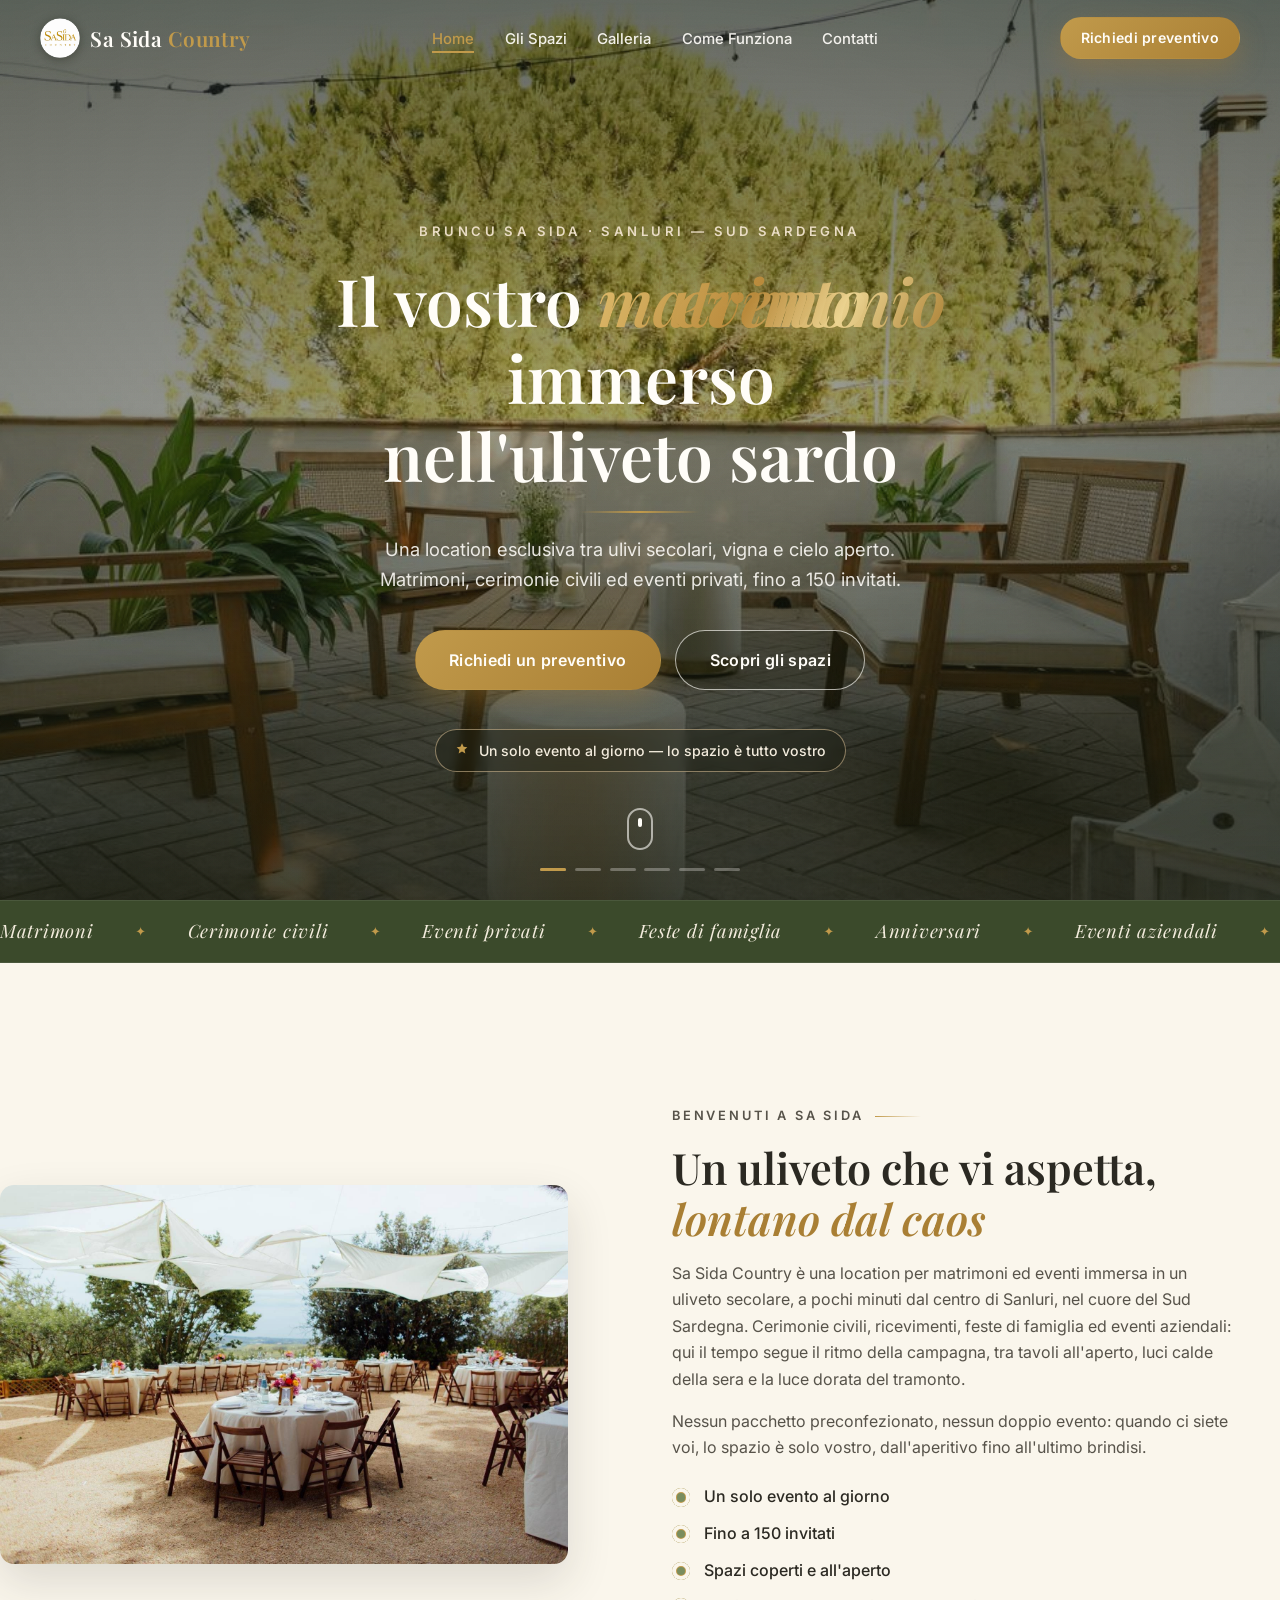
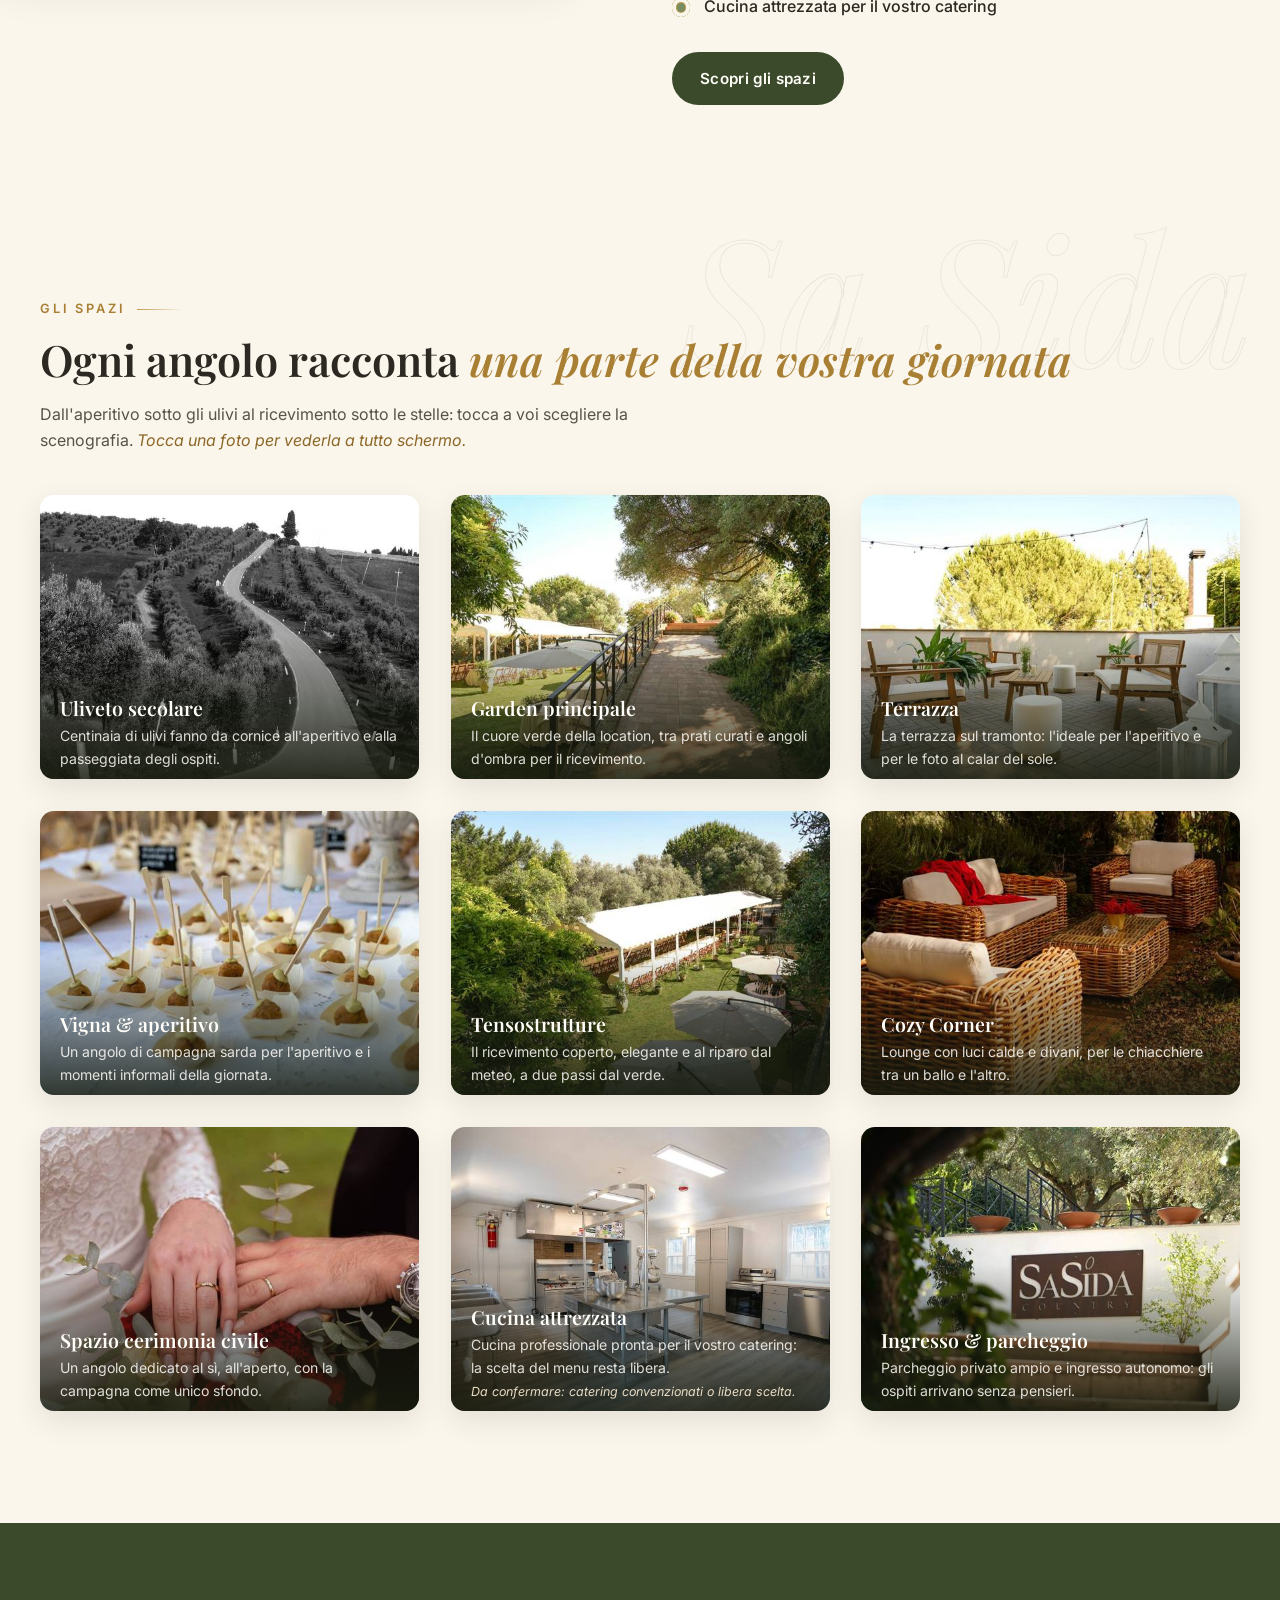
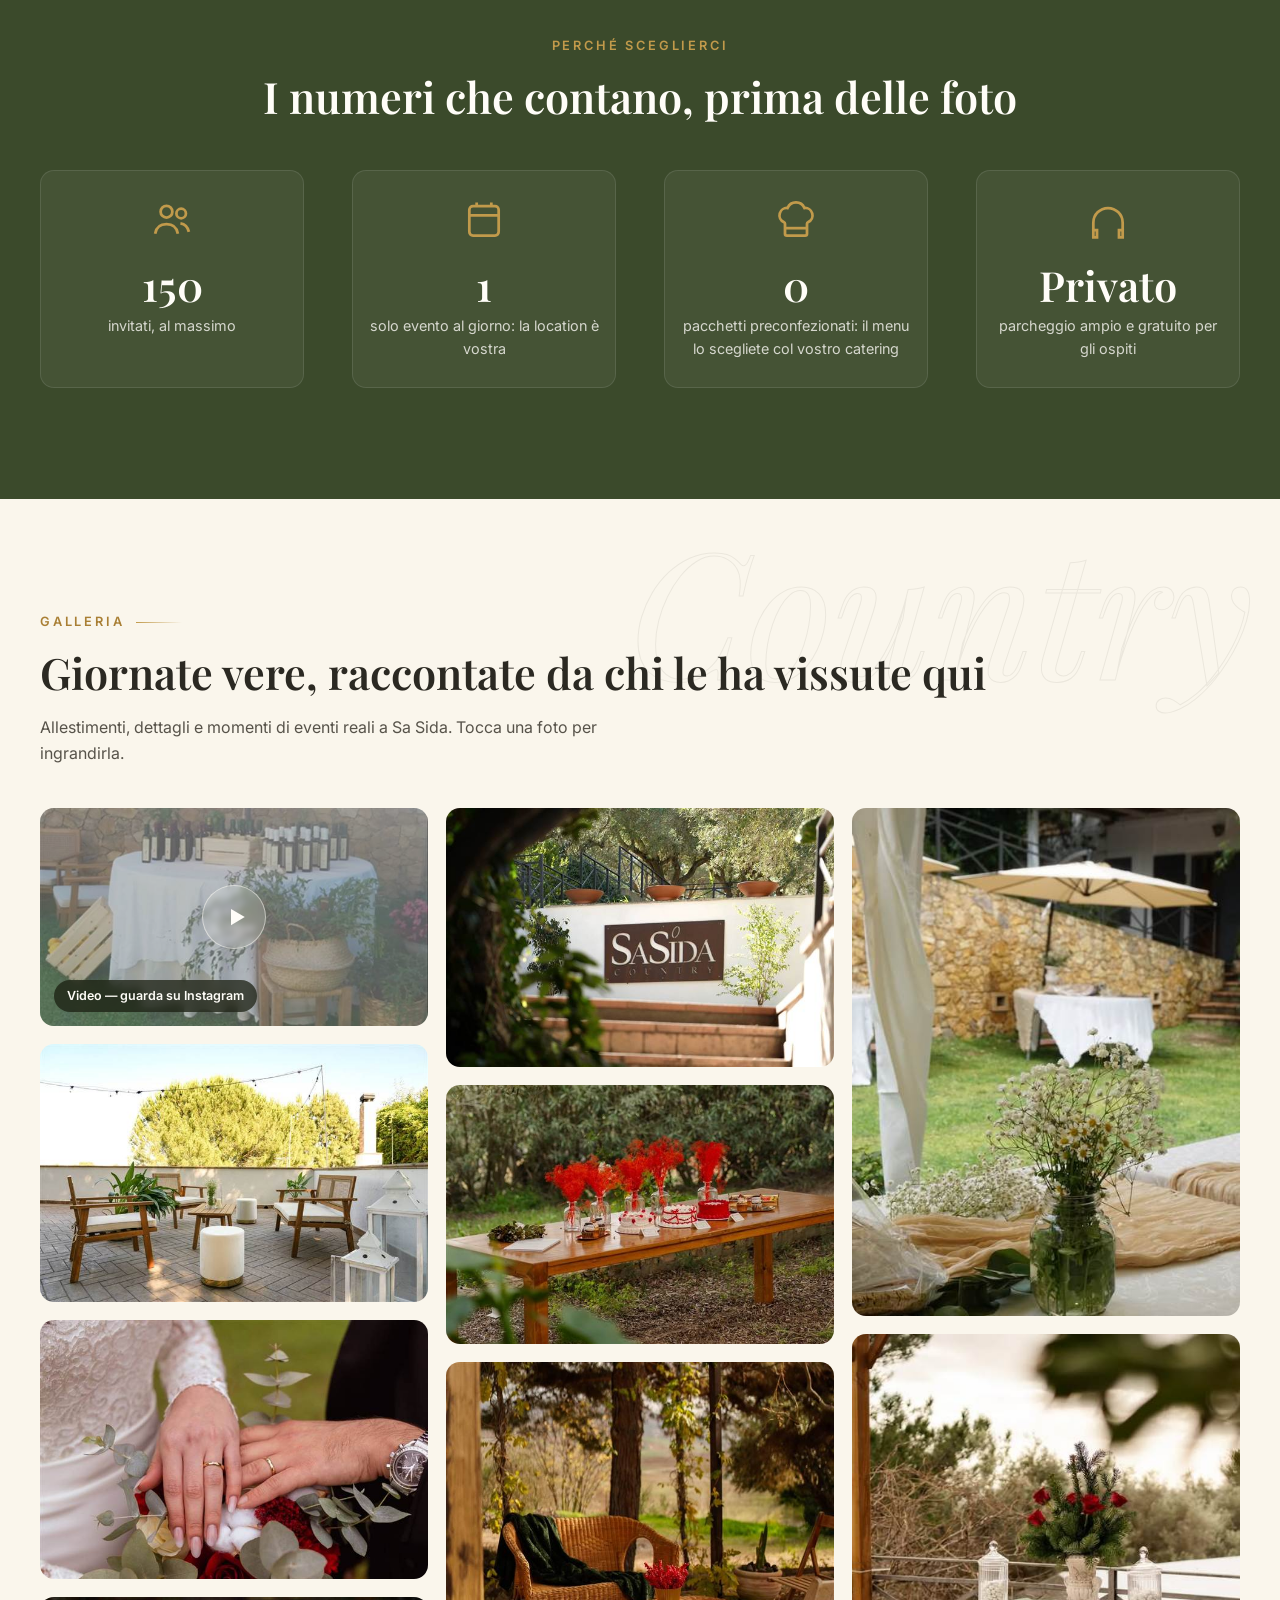
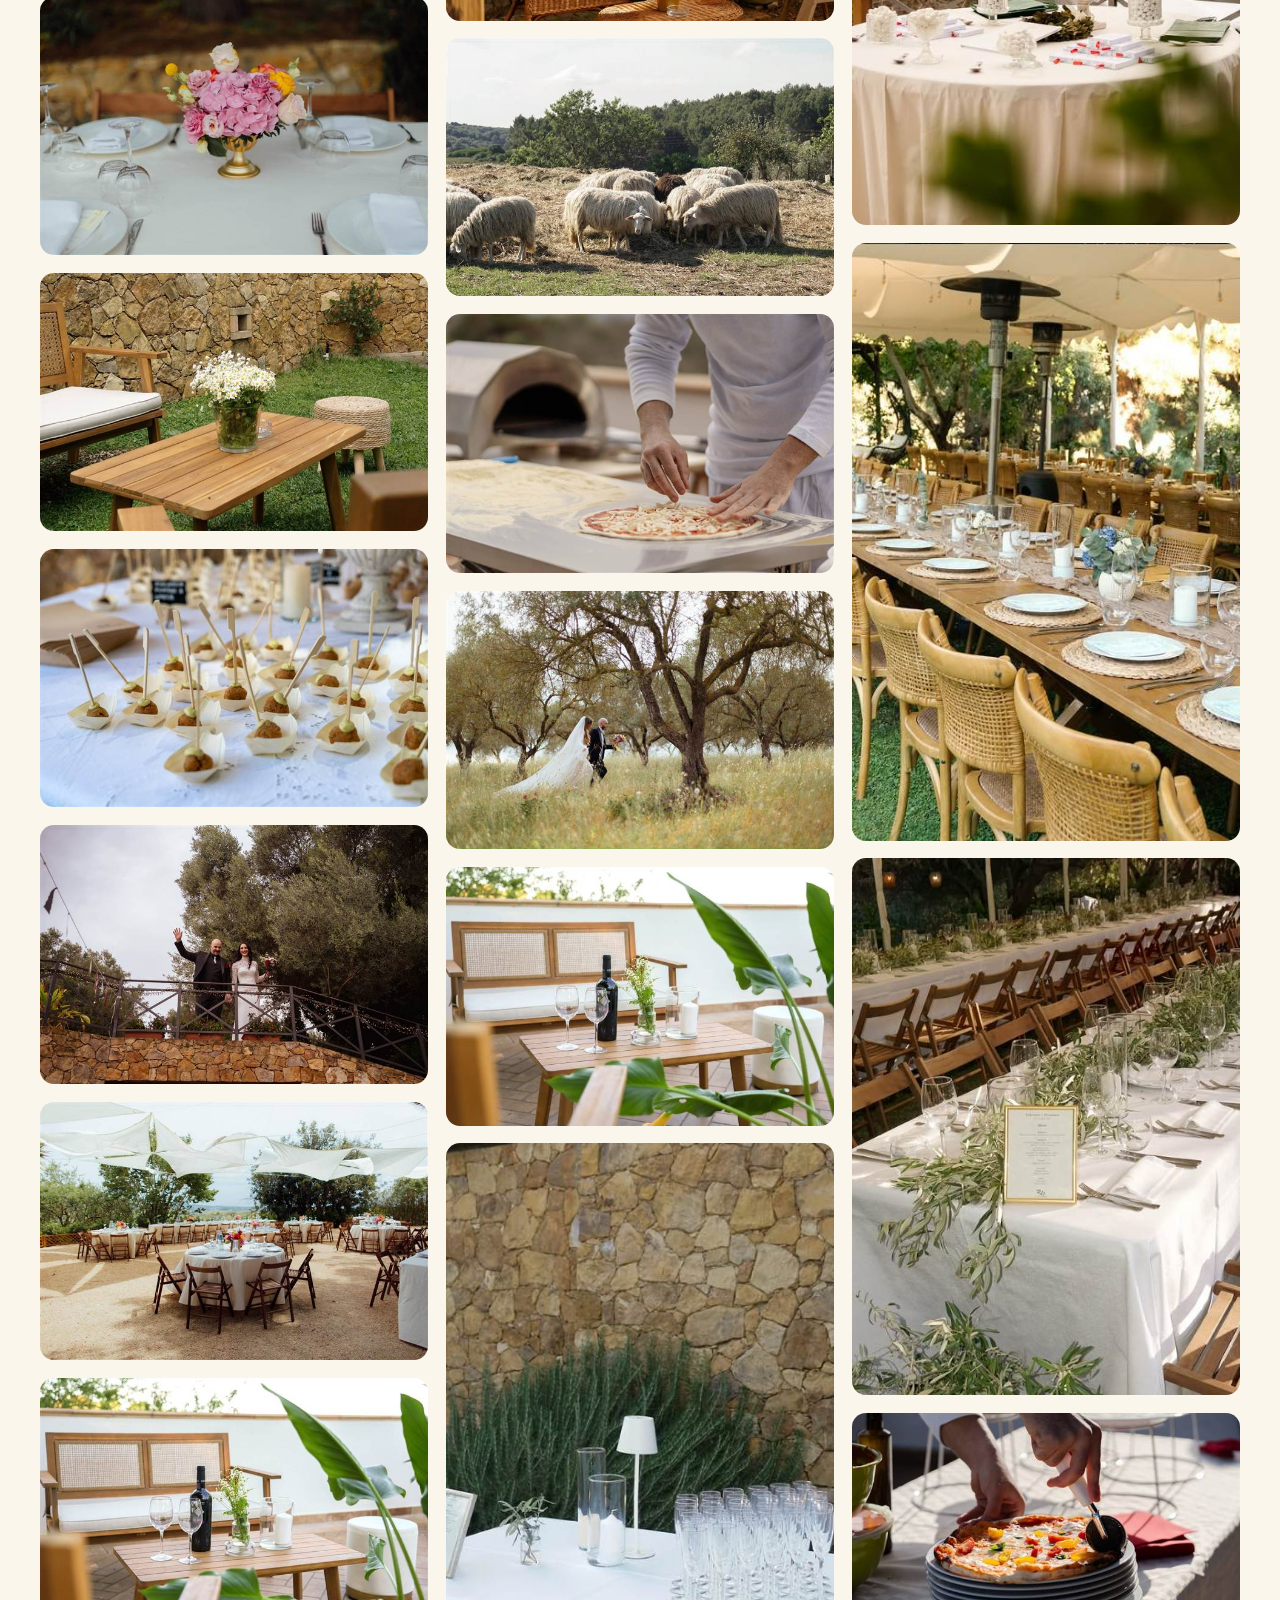
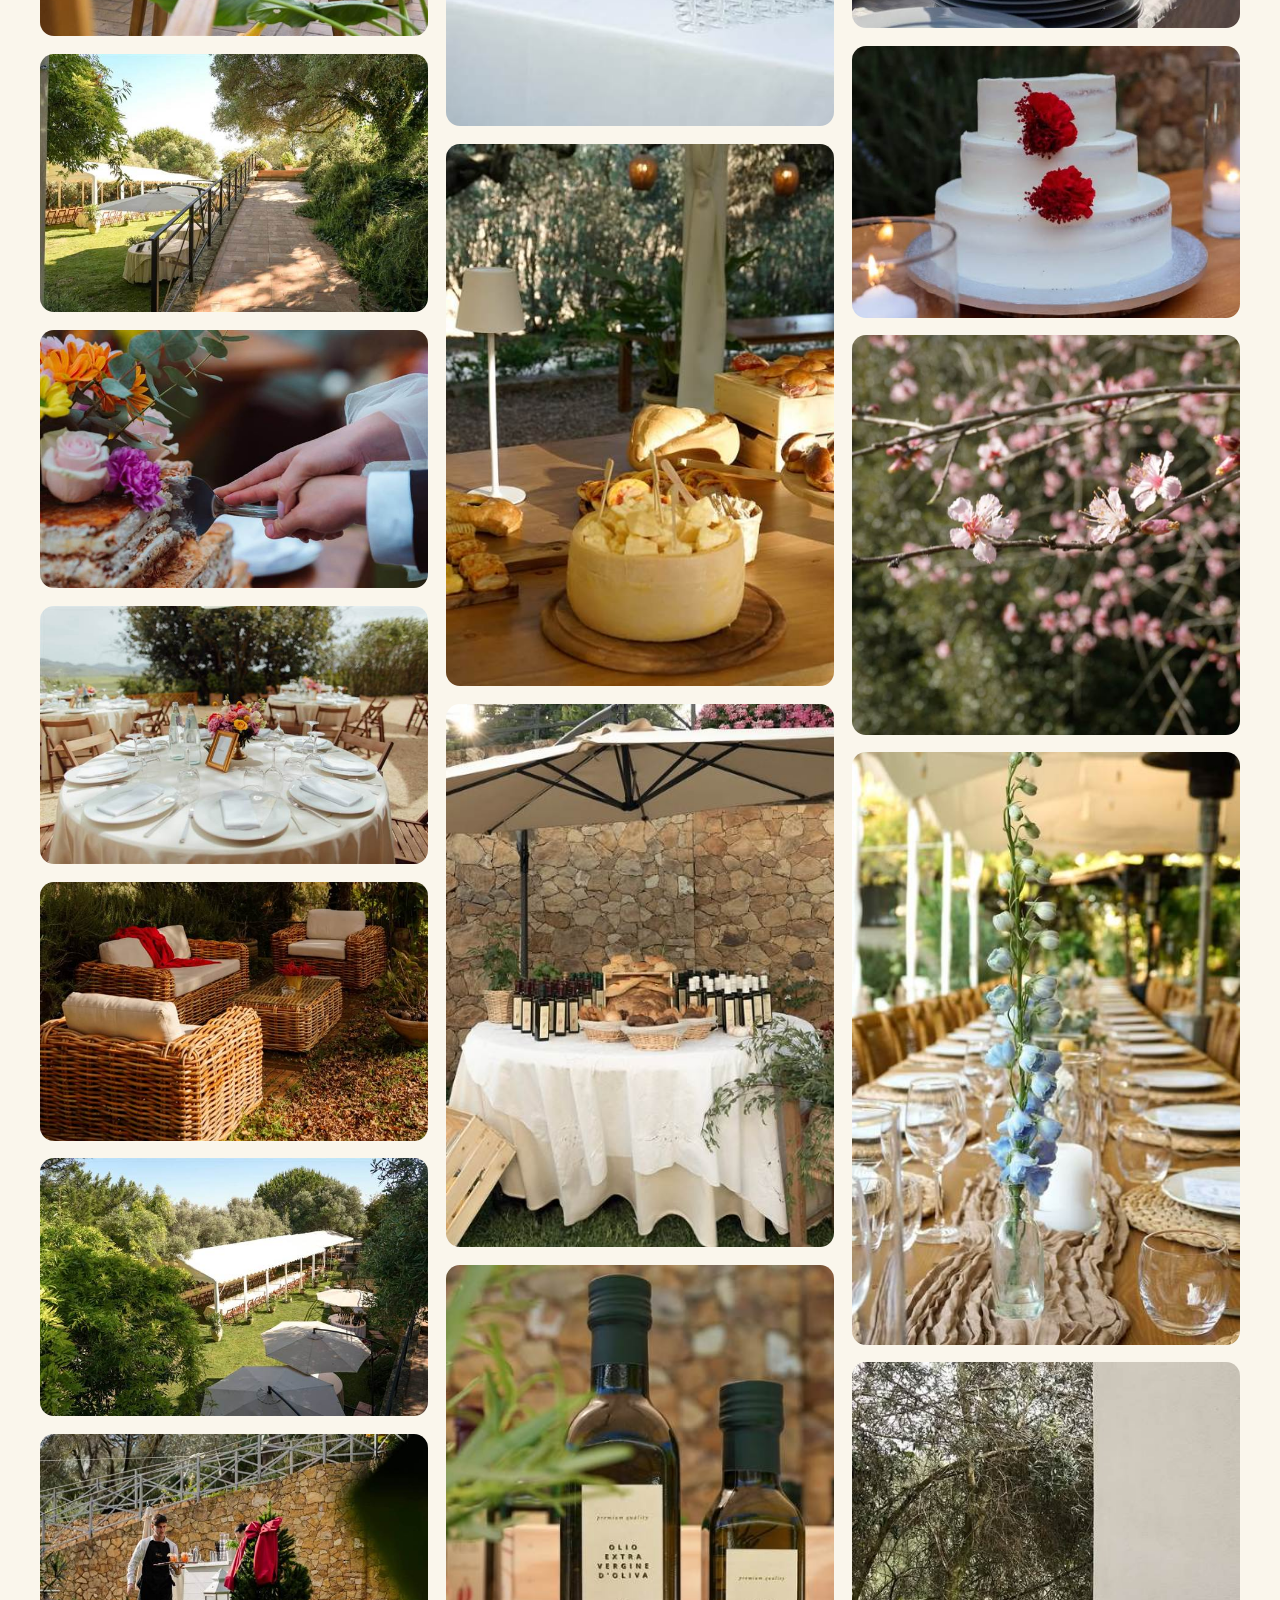
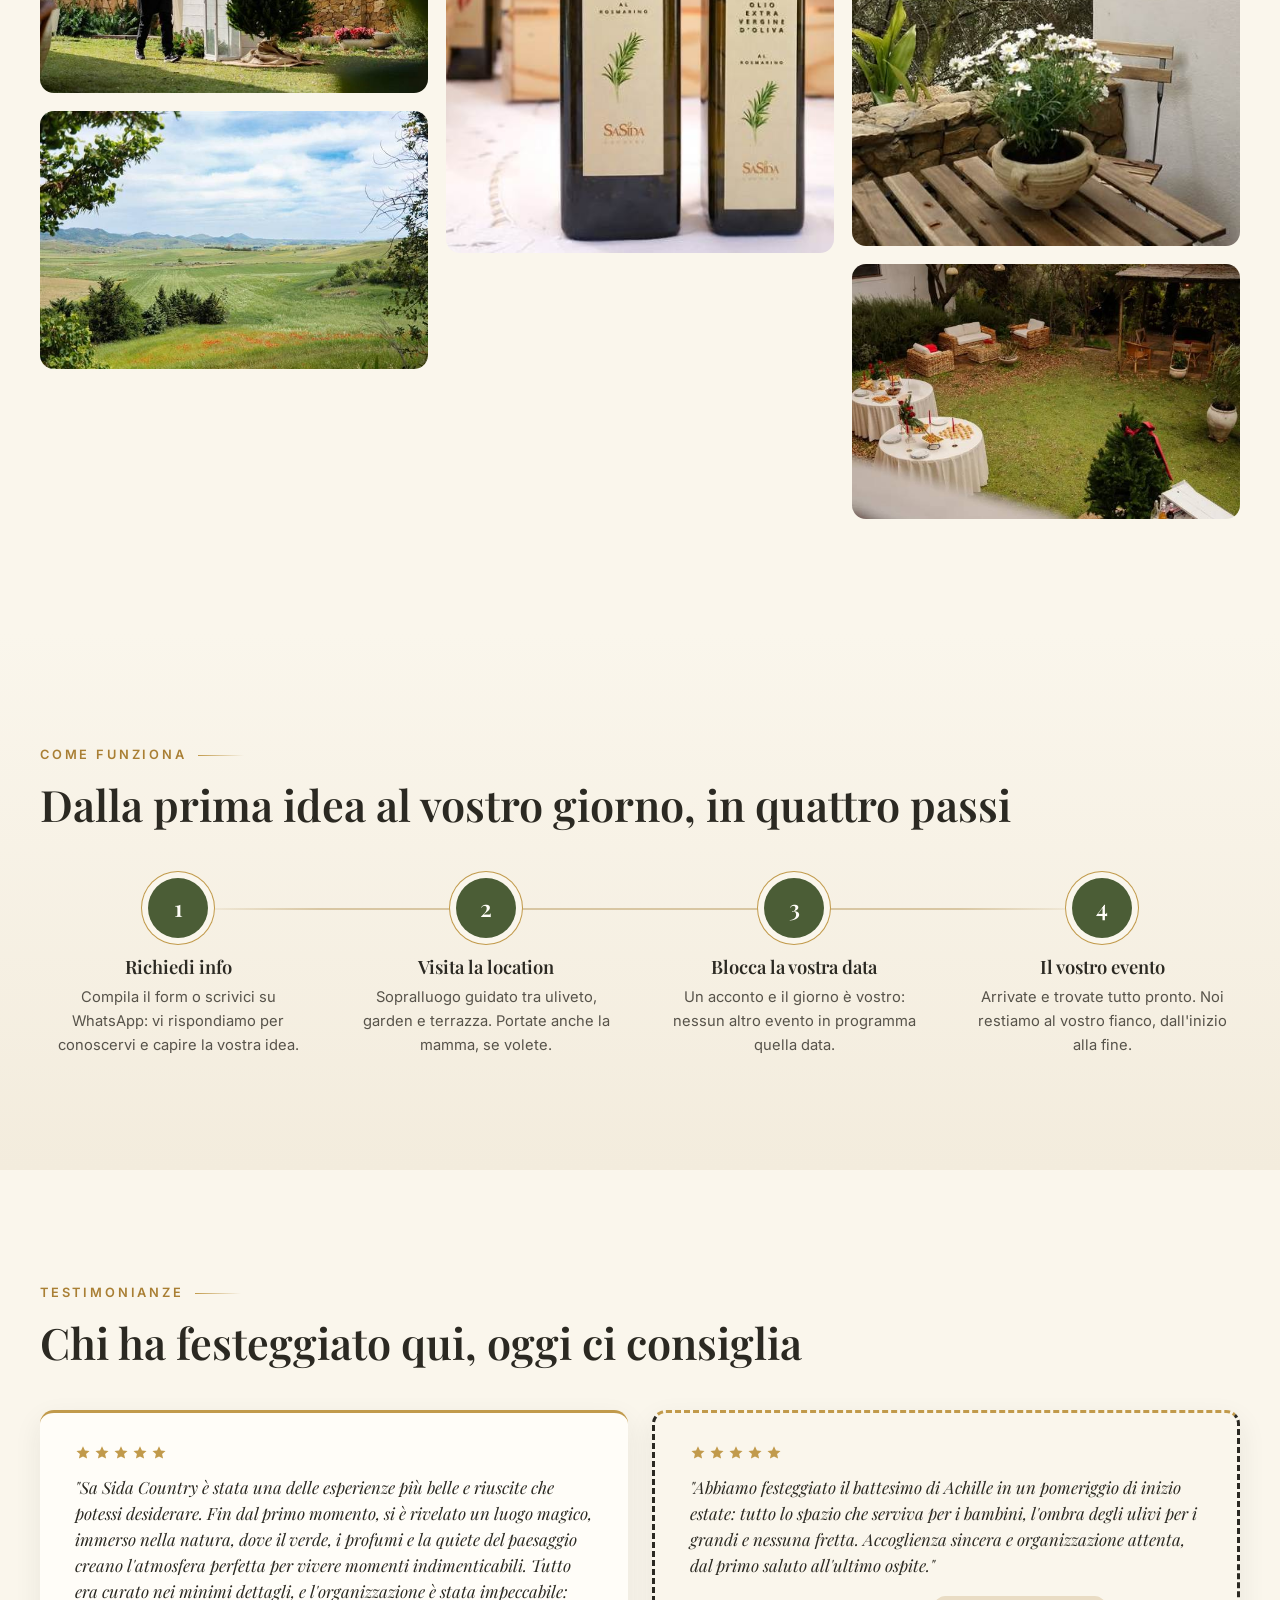
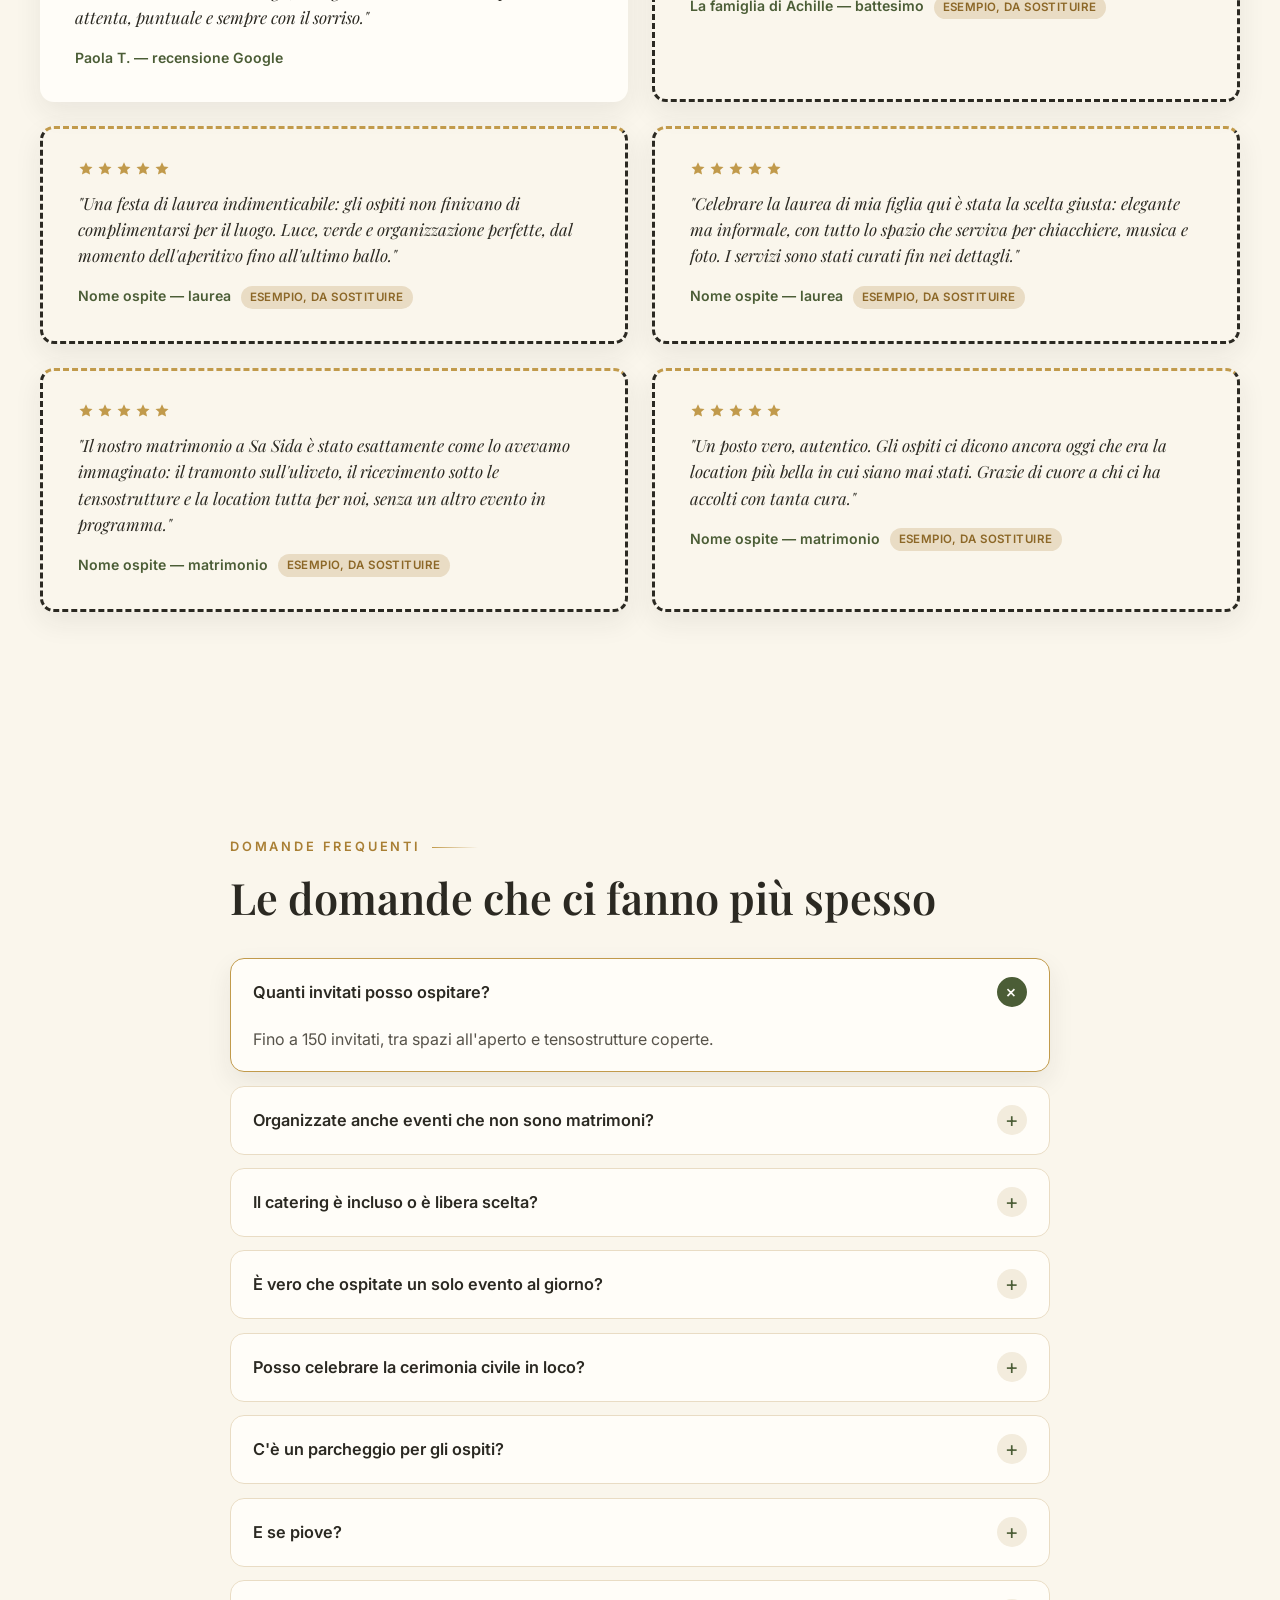
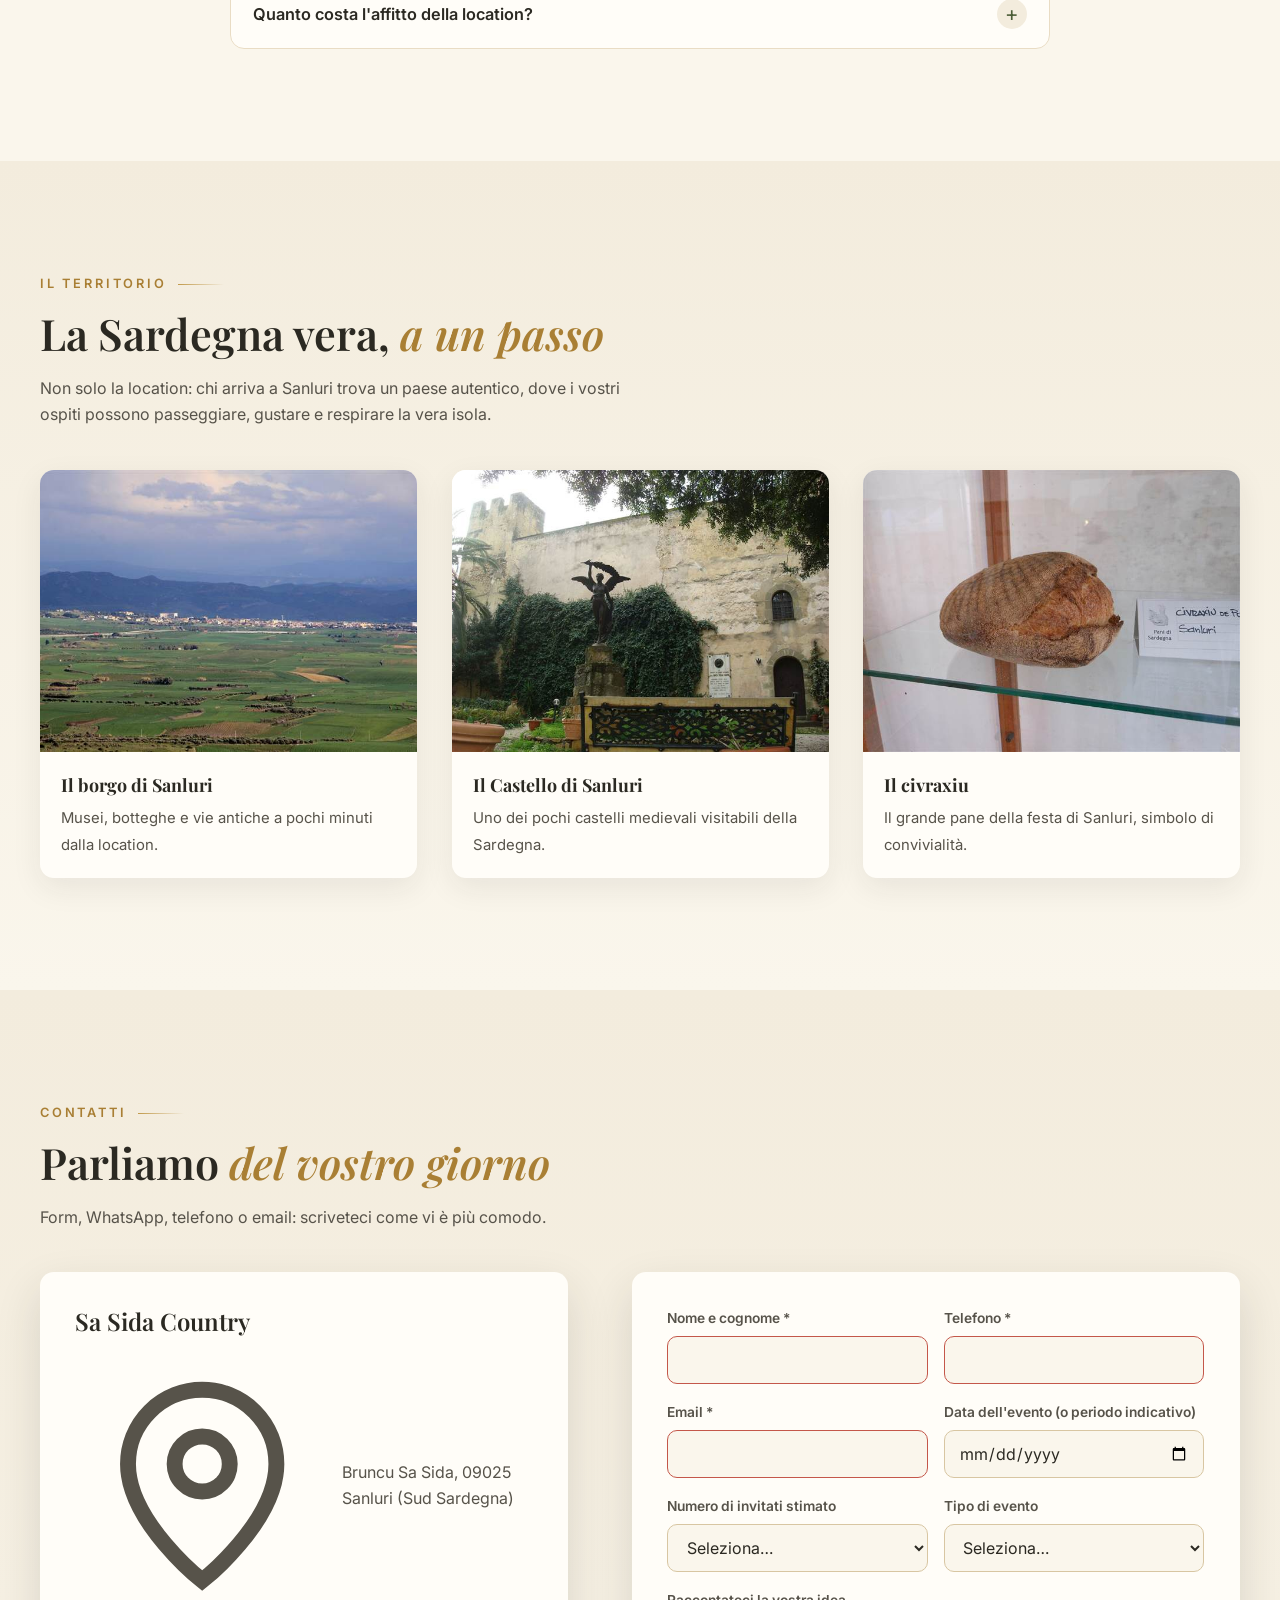
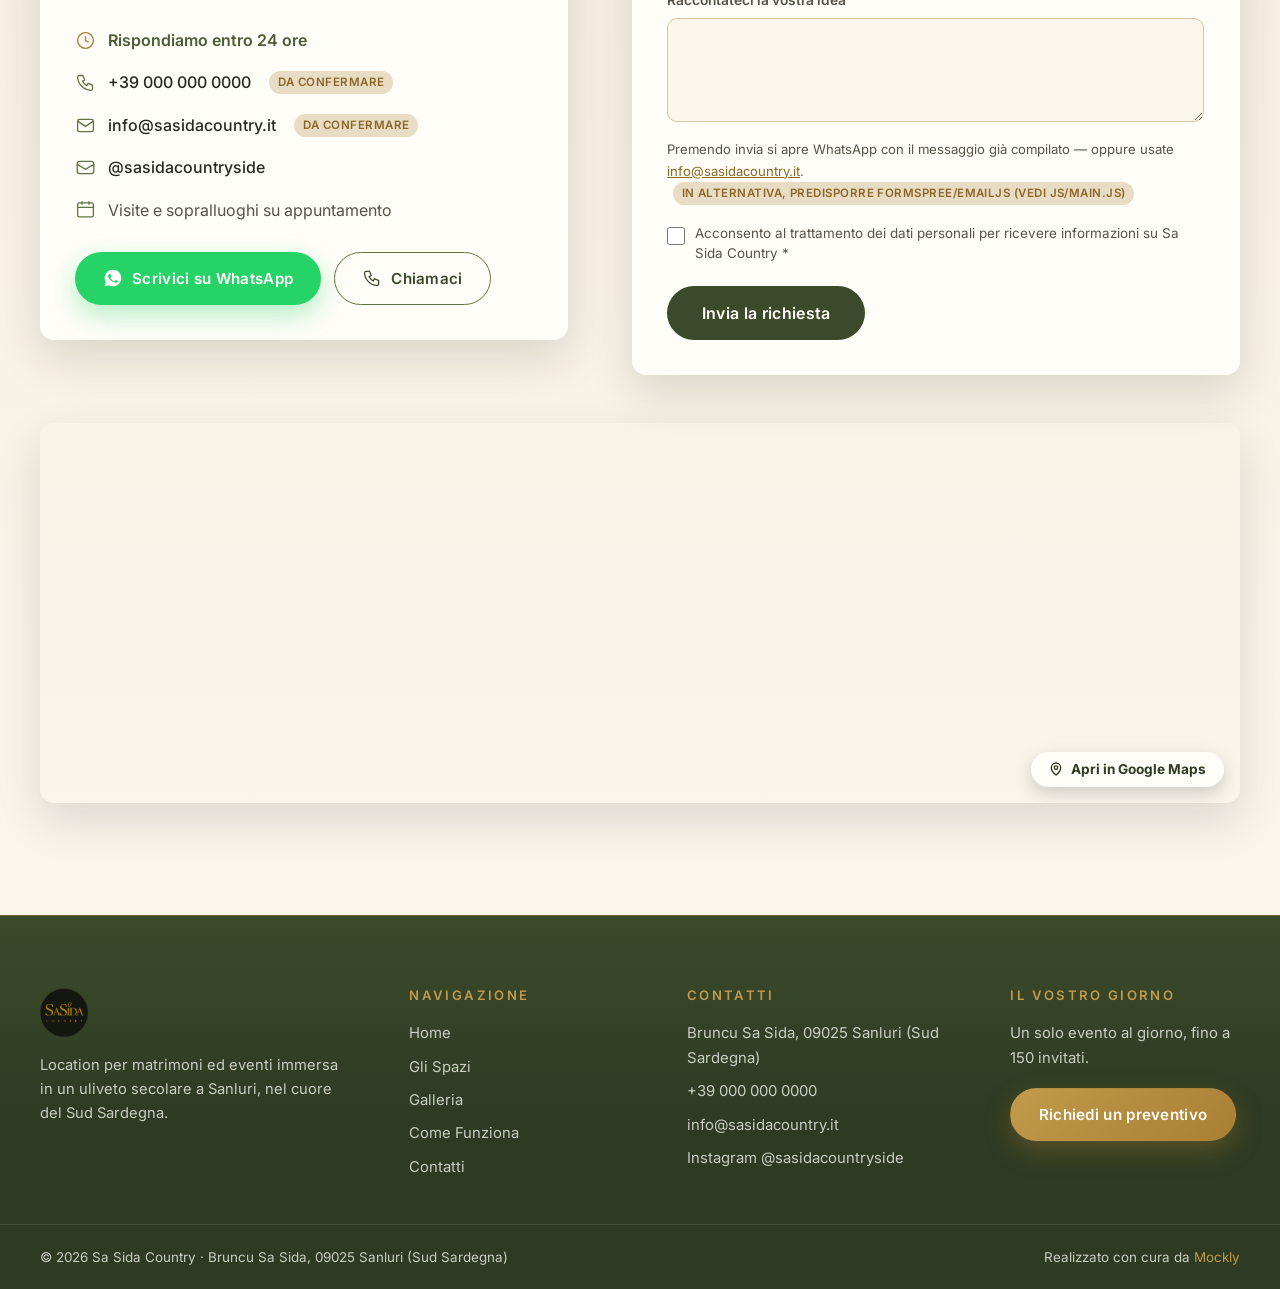
==== index.html @ 9a8702fd "Mobile: recensioni in riga scorrevole con frecce, header scuro fisso, menu rifatto con overlay" ====
<!DOCTYPE html>
<html lang="it">
<head>
  <meta charset="UTF-8">
  <meta name="viewport" content="width=device-width, initial-scale=1.0, viewport-fit=cover">
  <meta name="theme-color" content="#2e3a22">
  <meta name="apple-mobile-web-app-status-bar-style" content="black-translucent">
  <title>Sa Sida Country | Location per matrimoni ed eventi a Sanluri, Sardegna</title>
  <meta name="description" content="Location per matrimoni ed eventi immersa in un uliveto secolare a Sanluri, Sud Sardegna. Cerimonie civili, eventi privati e aziendali: un solo evento al giorno, fino a 150 invitati.">
  <link rel="canonical" href="https://sasidacountry.it/">

  <!-- Open Graph -->
  <meta property="og:type" content="website">
  <meta property="og:url" content="https://sasidacountry.it/">
  <meta property="og:title" content="Sa Sida Country | Location per matrimoni a Sanluri, Sardegna">
  <meta property="og:description" content="Il tuo matrimonio immerso nell'uliveto sardo. Un solo evento al giorno, fino a 150 invitati, nel cuore del Sud Sardegna.">
  <meta property="og:image" content="https://sasidacountry.it/img/hero-terrazza-tramonto.jpg">
  <meta property="og:locale" content="it_IT">
  <meta name="twitter:card" content="summary_large_image">

  <link rel="icon" type="image/png" href="img/logo.png">
  <link rel="apple-touch-icon" href="img/logo.png">

  <link rel="preconnect" href="https://fonts.googleapis.com">
  <link rel="preconnect" href="https://fonts.gstatic.com" crossorigin>
  <link href="https://fonts.googleapis.com/css2?family=Playfair+Display:wght@500;600;700&family=Inter:wght@400;500;600&display=swap" rel="stylesheet">

  <link rel="preload" as="image" href="img/hero-terrazza-tramonto.jpg" imagesrcset="img/hero-terrazza-tramonto-640.jpg 640w, img/hero-terrazza-tramonto.jpg 1280w" imagesizes="100vw">

  <link rel="stylesheet" href="css/style.css?v=7">

  <!-- Schema.org: LocalBusiness / EventVenue -->
  <script type="application/ld+json">
  {
    "@context": "https://schema.org",
    "@type": ["LocalBusiness", "EventVenue"],
    "name": "Sa Sida Country",
    "alternateName": "SaSida Country",
    "description": "Location per matrimoni ed eventi esclusivi immersa in un uliveto secolare a Sanluri, Sud Sardegna. Un solo evento al giorno, fino a 150 invitati.",
    "url": "https://sasidacountry.it",
    "image": "https://sasidacountry.it/img/hero-terrazza-tramonto.jpg",
    "address": {
      "@type": "PostalAddress",
      "streetAddress": "Bruncu Sa Sida",
      "addressLocality": "Sanluri",
      "addressRegion": "Sud Sardegna",
      "postalCode": "09025",
      "addressCountry": "IT"
    },
    "geo": { "@type": "GeoCoordinates", "latitude": 39.567, "longitude": 8.897 },
    "sameAs": ["https://www.instagram.com/sasidacountryside/"],
    "priceRange": "€€",
    "telephone": "+39 000 000 0000"
  }
  </script>
</head>

<body>

  <!-- ============================================================
       DATI DA CONFERMARE COL CLIENTE PRIMA DELLA PUBBLICAZIONE
       1. Telefono reale        -> cerca "000 000 0000" (header, contatti, JSON-LD, js/main.js)
       2. Email reale           -> cerca "info@sasidacountry.it"
       3. Numero WhatsApp       -> WA_NUMBER in js/main.js
       4. Fascia prezzo         -> FAQ 8 (1.500-4.500 €, non pubblicare senza conferma)
       5. Politica catering     -> card Spazi "Cucina" + FAQ 3 (convenzionati o libera scelta)
       6. FAQ maltempo (FAQ 7) e cerimonia civile (FAQ 5)
       7. Testimonianze reali   -> sezione "Testimonianze": 5 esempi creati
                                (battesimo di Achille, 2 lauree, 2 matrimoni) da sostituire
                                con le recensioni reali dei clienti
       8. Foto mancanti: Vigna (card Spazi) — sostituire il placeholder con foto reale
       ============================================================ -->

  <header class="site-header" id="site-header">
    <div class="container header-inner">
      <a href="#home" class="logo" aria-label="Sa Sida Country — Home">
        <img class="logo-img" src="img/logo.png" alt="Sa Sida Country" width="40" height="40" fetchpriority="high">
        <span class="logo-name">Sa Sida <em>Country</em></span>
      </a>

      <nav class="main-nav" id="main-nav" aria-label="Navigazione principale">
        <ul class="nav-list">
          <li><a href="#home" class="nav-link">Home</a></li>
          <li><a href="#spazi" class="nav-link">Gli Spazi</a></li>
          <li><a href="#galleria" class="nav-link">Galleria</a></li>
          <li><a href="#come-funziona" class="nav-link">Come Funziona</a></li>
          <li><a href="#contatti" class="nav-link">Contatti</a></li>
          <li class="nav-cta-mobile"><a href="#contatti" class="btn btn--gold btn--sm">Richiedi preventivo</a></li>
        </ul>
      </nav>

      <a href="#contatti" class="btn btn--gold btn--sm header-cta">Richiedi preventivo</a>

      <button class="nav-toggle" id="nav-toggle" aria-expanded="false" aria-controls="main-nav" aria-label="Apri il menu">
        <span></span><span></span><span></span>
      </button>
    </div>
  </header>

  <main>

    <!-- ============ HERO (slideshow Ken Burns) ============ -->
    <section class="hero" id="home">
      <div class="hero__slides" aria-hidden="true">
        <div class="hero__slide is-active" style="background-image:url('img/hero-terrazza-tramonto.jpg')"></div>
        <div class="hero__slide" style="background-image:url('img/hero/sasida.webp')"></div>
        <div class="hero__slide" style="background-image:url('img/hero/img1.webp')"></div>
        <div class="hero__slide" style="background-image:url('img/hero/sfondo.webp')"></div>
        <div class="hero__slide" style="background-image:url('img/galleria/14-ricevimento.jpg')"></div>
        <div class="hero__slide" style="background-image:url('img/hero/altos.webp')"></div>
      </div>
      <div class="hero__overlay" aria-hidden="true"></div>
      <div class="hero__grain" aria-hidden="true"></div>
      <div class="container hero__content">
        <p class="hero__eyebrow reveal reveal--d1">Bruncu Sa Sida &middot; Sanluri — Sud Sardegna</p>
        <h1 class="hero__title reveal reveal--d2">Il vostro
          <span class="rotator" id="hero-rotator" aria-hidden="true">
            <span class="rotator__word is-on">matrimonio</span>
            <span class="rotator__word">evento</span>
            <span class="rotator__word">ricevimento</span>
            <span class="rotator__word">banchetto</span>
            <span class="rotator__word">giorno</span>
          </span>
          immerso nell'uliveto sardo</h1>
        <div class="hero__flourish" aria-hidden="true"></div>
        <p class="hero__sub reveal reveal--d3">Una location esclusiva tra ulivi secolari, vigna e cielo aperto.
          Matrimoni, cerimonie civili ed eventi privati, fino a 150 invitati.</p>
        <div class="hero__actions reveal reveal--d3">
          <a href="#contatti" class="btn btn--gold btn--lg">Richiedi un preventivo</a>
          <a href="#spazi" class="btn btn--ghost btn--lg">Scopri gli spazi</a>
        </div>
        <p class="hero__badge reveal reveal--d3">
          <svg viewBox="0 0 24 24" width="16" height="16" fill="currentColor" aria-hidden="true"><path d="M12 2l2.4 5.2 5.6.6-4.2 3.8 1.2 5.6L12 14.2l-5 2.9 1.2-5.6L4 7.8l5.6-.6L12 2z"/></svg>
          Un solo evento al giorno — lo spazio è tutto vostro
        </p>
      </div>
      <div class="hero__slides-nav" id="hero-slides-nav" aria-hidden="true"></div>
      <a href="#about" class="hero__scroll" aria-label="Scorri verso il basso"><span></span></a>
    </section>

    <!-- ============ MARQUEE: tipi di evento ============ -->
    <div class="marquee" aria-hidden="true">
      <div class="marquee__track" id="marquee-track">
        <span>Matrimoni</span><i>&#10022;</i>
        <span>Cerimonie civili</span><i>&#10022;</i>
        <span>Eventi privati</span><i>&#10022;</i>
        <span>Feste di famiglia</span><i>&#10022;</i>
        <span>Anniversari</span><i>&#10022;</i>
        <span>Eventi aziendali</span><i>&#10022;</i>
        <span>Proposte</span><i>&#10022;</i>
      </div>
    </div>

    <!-- ============ ABOUT ============ -->
    <section class="section about" id="about">
      <div class="container about__grid">
        <figure class="about__media reveal">
          <img src="img/galleria/14-ricevimento-640.jpg"
               srcset="img/galleria/14-ricevimento-640.jpg 640w, img/galleria/14-ricevimento.jpg 1600w"
               sizes="(max-width: 900px) 100vw, 560px"
               alt="Allestimento del ricevimento a Sa Sida Country" loading="lazy" width="1600" height="1066">
        </figure>
        <div class="about__text">
          <p class="eyebrow reveal">Benvenuti a Sa Sida</p>
          <h2 class="reveal">Un uliveto che vi aspetta, <em>lontano dal caos</em></h2>
          <p class="reveal">Sa Sida Country è una location per matrimoni ed eventi immersa in un uliveto secolare,
            a pochi minuti dal centro di Sanluri, nel cuore del Sud Sardegna. Cerimonie civili, ricevimenti, feste di famiglia
            ed eventi aziendali: qui il tempo segue il ritmo della campagna, tra tavoli all'aperto,
            luci calde della sera e la luce dorata del tramonto.</p>
          <p class="reveal">Nessun pacchetto preconfezionato, nessun doppio evento: quando ci siete voi,
            lo spazio è solo vostro, dall'aperitivo fino all'ultimo brindisi.</p>
          <ul class="about__list reveal">
            <li>Un solo evento al giorno</li>
            <li>Fino a 150 invitati</li>
            <li>Spazi coperti e all'aperto</li>
            <li>Cucina attrezzata per il vostro catering</li>
          </ul>
          <a href="#spazi" class="btn btn--dark reveal">Scopri gli spazi</a>
        </div>
      </div>
    </section>

    <!-- ============ GLI SPAZI ============ -->
    <section class="section spazi" id="spazi">
      <span class="section-mark" aria-hidden="true">Sa Sida</span>
      <div class="container">
        <p class="eyebrow reveal">Gli spazi</p>
        <h2 class="reveal">Ogni angolo racconta <em>una parte della vostra giornata</em></h2>
        <p class="section-intro reveal">Dall'aperitivo sotto gli ulivi al ricevimento sotto le stelle:
          tocca a voi scegliere la scenografia. <em>Tocca una foto per vederla a tutto schermo.</em></p>

        <div class="spazi__grid">
          <figure class="space-card reveal" data-gallery-full="img/spazi/uliveto.jpg">
            <img src="img/spazi/uliveto-640.jpg"
                 srcset="img/spazi/uliveto-640.jpg 640w, img/spazi/uliveto.jpg 1600w"
                 sizes="(max-width: 700px) 100vw, (max-width: 1100px) 50vw, 33vw" alt="Un uliveto secolare immerso nella campagna sarda" loading="lazy" width="1920" height="1574">
            <figcaption class="space-card__caption">
              <h3>Uliveto secolare</h3>
              <p>Centinaia di ulivi fanno da cornice all'aperitivo e alla passeggiata degli ospiti.</p>
            </figcaption>
          <span class="space-card__view" aria-hidden="true"><svg viewBox="0 0 24 24" width="18" height="18" fill="none" stroke="currentColor" stroke-width="2" aria-hidden="true"><circle cx="11" cy="11" r="7"/><path d="m21 21-4.3-4.3"/></svg></span>
          </figure>

          <figure class="space-card reveal" data-gallery="g-02">
            <img src="img/galleria/02-giardini-640.jpg"
                 srcset="img/galleria/02-giardini-640.jpg 640w, img/galleria/02-giardini.jpg 1280w"
                 sizes="(max-width: 700px) 100vw, (max-width: 1100px) 50vw, 33vw" alt="Il garden principale" loading="lazy" width="1280" height="853">
            <figcaption class="space-card__caption">
              <h3>Garden principale</h3>
              <p>Il cuore verde della location, tra prati curati e angoli d'ombra per il ricevimento.</p>
            </figcaption>
          <span class="space-card__view" aria-hidden="true"><svg viewBox="0 0 24 24" width="18" height="18" fill="none" stroke="currentColor" stroke-width="2" aria-hidden="true"><circle cx="11" cy="11" r="7"/><path d="m21 21-4.3-4.3"/></svg></span>
          </figure>

          <figure class="space-card reveal" data-gallery="g-01">
            <img src="img/galleria/01-terrazza-640.jpg"
                 srcset="img/galleria/01-terrazza-640.jpg 640w, img/galleria/01-terrazza.jpg 1280w"
                 sizes="(max-width: 700px) 100vw, (max-width: 1100px) 50vw, 33vw" alt="La terrazza al tramonto" loading="lazy" width="1280" height="853">
            <figcaption class="space-card__caption">
              <h3>Terrazza</h3>
              <p>La terrazza sul tramonto: l'ideale per l'aperitivo e per le foto al calar del sole.</p>
            </figcaption>
          <span class="space-card__view" aria-hidden="true"><svg viewBox="0 0 24 24" width="18" height="18" fill="none" stroke="currentColor" stroke-width="2" aria-hidden="true"><circle cx="11" cy="11" r="7"/><path d="m21 21-4.3-4.3"/></svg></span>
          </figure>

          <figure class="space-card reveal" data-gallery="g-10">
            <img src="img/galleria/10-aperitivo-640.jpg"
                 srcset="img/galleria/10-aperitivo-640.jpg 640w, img/galleria/10-aperitivo.jpg 1280w"
                 sizes="(max-width: 700px) 100vw, (max-width: 1100px) 50vw, 33vw" alt="L'aperitivo all'aperto a Sa Sida Country" loading="lazy" width="1280" height="853">
            <figcaption class="space-card__caption">
              <h3>Vigna &amp; aperitivo</h3>
              <p>Un angolo di campagna sarda per l'aperitivo e i momenti informali della giornata.</p>
            </figcaption>
          <span class="space-card__view" aria-hidden="true"><svg viewBox="0 0 24 24" width="18" height="18" fill="none" stroke="currentColor" stroke-width="2" aria-hidden="true"><circle cx="11" cy="11" r="7"/><path d="m21 21-4.3-4.3"/></svg></span>
          </figure>

          <figure class="space-card reveal" data-gallery="g-03">
            <img src="img/galleria/03-tensostruttura-640.jpg"
                 srcset="img/galleria/03-tensostruttura-640.jpg 640w, img/galleria/03-tensostruttura.jpg 1280w"
                 sizes="(max-width: 700px) 100vw, (max-width: 1100px) 50vw, 33vw" alt="Le tensostrutture per il ricevimento" loading="lazy" width="1280" height="853">
            <figcaption class="space-card__caption">
              <h3>Tensostrutture</h3>
              <p>Il ricevimento coperto, elegante e al riparo dal meteo, a due passi dal verde.</p>
            </figcaption>
          <span class="space-card__view" aria-hidden="true"><svg viewBox="0 0 24 24" width="18" height="18" fill="none" stroke="currentColor" stroke-width="2" aria-hidden="true"><circle cx="11" cy="11" r="7"/><path d="m21 21-4.3-4.3"/></svg></span>
          </figure>

          <figure class="space-card reveal" data-gallery="g-11">
            <img src="img/galleria/11-cozy-corner-640.jpg"
                 srcset="img/galleria/11-cozy-corner-640.jpg 640w, img/galleria/11-cozy-corner.jpg 1206w"
                 sizes="(max-width: 700px) 100vw, (max-width: 1100px) 50vw, 33vw" alt="Il cozy corner" loading="lazy" width="1206" height="804">
            <figcaption class="space-card__caption">
              <h3>Cozy Corner</h3>
              <p>Lounge con luci calde e divani, per le chiacchiere tra un ballo e l'altro.</p>
            </figcaption>
          <span class="space-card__view" aria-hidden="true"><svg viewBox="0 0 24 24" width="18" height="18" fill="none" stroke="currentColor" stroke-width="2" aria-hidden="true"><circle cx="11" cy="11" r="7"/><path d="m21 21-4.3-4.3"/></svg></span>
          </figure>

          <figure class="space-card reveal" data-gallery="g-09">
            <img src="img/galleria/09-cerimonia-640.jpg"
                 srcset="img/galleria/09-cerimonia-640.jpg 640w, img/galleria/09-cerimonia.jpg 1137w"
                 sizes="(max-width: 700px) 100vw, (max-width: 1100px) 50vw, 33vw" alt="Lo spazio dedicato alla cerimonia civile" loading="lazy" width="1137" height="758">
            <figcaption class="space-card__caption">
              <h3>Spazio cerimonia civile</h3>
              <p>Un angolo dedicato al sì, all'aperto, con la campagna come unico sfondo.</p>
            </figcaption>
          <span class="space-card__view" aria-hidden="true"><svg viewBox="0 0 24 24" width="18" height="18" fill="none" stroke="currentColor" stroke-width="2" aria-hidden="true"><circle cx="11" cy="11" r="7"/><path d="m21 21-4.3-4.3"/></svg></span>
          </figure>

          <figure class="space-card reveal" data-gallery-full="img/spazi/cucina.jpg">
            <img src="img/spazi/cucina-640.jpg"
                 srcset="img/spazi/cucina-640.jpg 640w, img/spazi/cucina.jpg 1600w"
                 sizes="(max-width: 700px) 100vw, (max-width: 1100px) 50vw, 33vw" alt="La cucina professionale attrezzata per il catering" loading="lazy" width="1920" height="1280">
            <figcaption class="space-card__caption">
              <h3>Cucina attrezzata</h3>
              <p>Cucina professionale pronta per il vostro catering: la scelta del menu resta libera.<br><small>Da confermare: catering convenzionati o libera scelta.</small></p>
            </figcaption>
          <span class="space-card__view" aria-hidden="true"><svg viewBox="0 0 24 24" width="18" height="18" fill="none" stroke="currentColor" stroke-width="2" aria-hidden="true"><circle cx="11" cy="11" r="7"/><path d="m21 21-4.3-4.3"/></svg></span>
          </figure>

          <figure class="space-card reveal" data-gallery="g-04">
            <img src="img/galleria/04-ingresso-640.jpg"
                 srcset="img/galleria/04-ingresso-640.jpg 640w, img/galleria/04-ingresso.jpg 1920w"
                 sizes="(max-width: 700px) 100vw, (max-width: 1100px) 50vw, 33vw" alt="L'ingresso e il parcheggio privato" loading="lazy" width="1920" height="1280">
            <figcaption class="space-card__caption">
              <h3>Ingresso &amp; parcheggio</h3>
              <p>Parcheggio privato ampio e ingresso autonomo: gli ospiti arrivano senza pensieri.</p>
            </figcaption>
          <span class="space-card__view" aria-hidden="true"><svg viewBox="0 0 24 24" width="18" height="18" fill="none" stroke="currentColor" stroke-width="2" aria-hidden="true"><circle cx="11" cy="11" r="7"/><path d="m21 21-4.3-4.3"/></svg></span>
          </figure>
        </div>
      </div>
    </section>

    <!-- ============ NUMERI E SERVIZI ============ -->
    <section class="section numeri" id="numeri">
      <div class="container">
        <p class="eyebrow reveal">Perché sceglierci</p>
        <h2 class="reveal">I numeri che contano, prima delle foto</h2>
        <div class="numeri__grid">
          <div class="num-card reveal">
            <svg viewBox="0 0 24 24" fill="none" stroke="currentColor" stroke-width="1.5" aria-hidden="true"><circle cx="9" cy="8" r="3.2"/><path d="M2.8 20c.6-3.4 3-5.2 6.2-5.2s5.6 1.8 6.2 5.2"/><circle cx="17" cy="9" r="2.6"/><path d="M16.6 14.4c2.4.4 4 2 4.6 4.6"/></svg>
            <p class="num-card__value" data-count="150">150</p>
            <p class="num-card__label">invitati, al massimo</p>
          </div>
          <div class="num-card reveal">
            <svg viewBox="0 0 24 24" fill="none" stroke="currentColor" stroke-width="1.5" aria-hidden="true"><rect x="4" y="5" width="16" height="16" rx="2"/><path d="M8 5V3m8 2V3M4 10h16"/></svg>
            <p class="num-card__value" data-count="1">1</p>
            <p class="num-card__label">solo evento al giorno: la location è vostra</p>
          </div>
          <div class="num-card reveal">
            <svg viewBox="0 0 24 24" fill="none" stroke="currentColor" stroke-width="1.5" aria-hidden="true"><path d="M17 21a1 1 0 0 0 1-1v-5.35c0-.457.316-.844.727-1.041a4 4 0 0 0-2.134-7.589 5 5 0 0 0-9.186 0 4 4 0 0 0-2.134 7.588c.411.198.727.585.727 1.041V20a1 1 0 0 0 1 1Z"/><path d="M6 17h12"/></svg>
            <p class="num-card__value" data-count="0">0</p>
            <p class="num-card__label">pacchetti preconfezionati: il menu lo scegliete col vostro catering</p>
          </div>
          <div class="num-card reveal">
            <svg viewBox="0 0 24 24" fill="none" stroke="currentColor" stroke-width="1.5" aria-hidden="true"><path d="M4 18v-4a8 8 0 0 1 16 0v4"/><path d="M4 18h2v4H4zM18 18h2v4h-2z"/></svg>
            <p class="num-card__value">Privato</p>
            <p class="num-card__label">parcheggio ampio e gratuito per gli ospiti</p>
          </div>
        </div>
      </div>
    </section>

    <!-- ============ GALLERIA ============ -->
    <section class="section galleria" id="galleria">
      <span class="section-mark" aria-hidden="true">Country</span>
      <div class="container">
        <p class="eyebrow reveal">Galleria</p>
        <h2 class="reveal">Giornate vere, raccontate da chi le ha vissute qui</h2>
        <p class="section-intro reveal">Allestimenti, dettagli e momenti di eventi reali a Sa Sida.
          Tocca una foto per ingrandirla.</p>

        <div class="gallery-grid" id="gallery-grid">

          <figure class="gallery-item reveal" id="g-video" data-gallery-caption="Il filmato completo è sul nostro Instagram @sasidacountryside">
            <a href="https://www.instagram.com/sasidacountryside/" target="_blank" rel="noopener" aria-label="Guarda il video di Sa Sida Country su Instagram">
              <img src="img/video-poster-640.jpg" srcset="img/video-poster-640.jpg 640w, img/video-poster.jpg 853w" sizes="(max-width: 720px) 100vw, 33vw" alt="Video racconto di Sa Sida Country" loading="lazy" width="853" height="480">
              <span class="gallery-item__play">
                <svg viewBox="0 0 24 24" width="28" height="28" fill="currentColor" aria-hidden="true"><path d="M8 5.5v13l11-6.5-11-6.5z"/></svg>
              </span>
              <figcaption class="gallery-item__tag">Video — guarda su Instagram</figcaption>
            </a>
          </figure>

          <figure class="gallery-item reveal" id="g-01" data-gallery-full="img/galleria/01-terrazza.jpg" data-gallery-caption="La terrazza, al tramonto">
            <img src="img/galleria/01-terrazza-640.jpg" srcset="img/galleria/01-terrazza-640.jpg 640w, img/galleria/01-terrazza.jpg 1280w" sizes="(max-width: 720px) 100vw, 33vw" alt="La terrazza di Sa Sida Country al tramonto" loading="lazy" width="1280" height="853">
          </figure>

          <figure class="gallery-item reveal" id="g-09" data-gallery-full="img/galleria/09-cerimonia.jpg" data-gallery-caption="La cerimonia civile immersa nel verde">
            <img src="img/galleria/09-cerimonia-640.jpg" srcset="img/galleria/09-cerimonia-640.jpg 640w, img/galleria/09-cerimonia.jpg 1137w" sizes="(max-width: 720px) 100vw, 33vw" alt="La cerimonia civile a Sa Sida Country" loading="lazy" width="1137" height="758">
          </figure>

          <figure class="gallery-item reveal" id="g-18" data-gallery-full="img/galleria/18-tavolo-sposi.jpg" data-gallery-caption="Il tavolo degli sposi">
            <img src="img/galleria/18-tavolo-sposi-640.jpg" srcset="img/galleria/18-tavolo-sposi-640.jpg 640w, img/galleria/18-tavolo-sposi.jpg 1600w" sizes="(max-width: 720px) 100vw, 33vw" alt="Il tavolo degli sposi a Sa Sida Country" loading="lazy" width="1600" height="1066">
          </figure>

          <figure class="gallery-item reveal" id="g-06" data-gallery-full="img/galleria/06-dettagli.jpg" data-gallery-caption="Dettagli d'allestimento">
            <img src="img/galleria/06-dettagli-640.jpg" srcset="img/galleria/06-dettagli-640.jpg 640w, img/galleria/06-dettagli.jpg 1138w" sizes="(max-width: 720px) 100vw, 33vw" alt="Dettagli d'allestimento" loading="lazy" width="1138" height="758">
          </figure>

          <figure class="gallery-item reveal" id="g-10" data-gallery-full="img/galleria/10-aperitivo.jpg" data-gallery-caption="L'aperitivo sotto gli alberi">
            <img src="img/galleria/10-aperitivo-640.jpg" srcset="img/galleria/10-aperitivo-640.jpg 640w, img/galleria/10-aperitivo.jpg 1280w" sizes="(max-width: 720px) 100vw, 33vw" alt="L'aperitivo a Sa Sida Country" loading="lazy" width="1280" height="853">
          </figure>

          <figure class="gallery-item reveal" id="g-20" data-gallery-full="img/galleria/20-sposi.jpg" data-gallery-caption="Gli sposi, nella luce della sera">
            <img src="img/galleria/20-sposi-640.jpg" srcset="img/galleria/20-sposi-640.jpg 640w, img/galleria/20-sposi.jpg 1920w" sizes="(max-width: 720px) 100vw, 33vw" alt="Gli sposi a Sa Sida Country" loading="lazy" width="1920" height="1280">
          </figure>

          <figure class="gallery-item reveal" id="g-14" data-gallery-full="img/galleria/14-ricevimento.jpg" data-gallery-caption="Il ricevimento">
            <img src="img/galleria/14-ricevimento-640.jpg" srcset="img/galleria/14-ricevimento-640.jpg 640w, img/galleria/14-ricevimento.jpg 1600w" sizes="(max-width: 720px) 100vw, 33vw" alt="Il ricevimento a Sa Sida Country" loading="lazy" width="1600" height="1066">
          </figure>

          <figure class="gallery-item reveal" id="g-05" data-gallery-full="img/galleria/05-tavolo.jpg" data-gallery-caption="Allestimento del tavolo">
            <img src="img/galleria/05-tavolo-640.jpg" srcset="img/galleria/05-tavolo-640.jpg 640w, img/galleria/05-tavolo.jpg 1280w" sizes="(max-width: 720px) 100vw, 33vw" alt="Allestimento del tavolo" loading="lazy" width="1280" height="853">
          </figure>

          <figure class="gallery-item reveal" id="g-02" data-gallery-full="img/galleria/02-giardini.jpg" data-gallery-caption="I giardini">
            <img src="img/galleria/02-giardini-640.jpg" srcset="img/galleria/02-giardini-640.jpg 640w, img/galleria/02-giardini.jpg 1280w" sizes="(max-width: 720px) 100vw, 33vw" alt="I giardini di Sa Sida Country" loading="lazy" width="1280" height="853">
          </figure>

          <figure class="gallery-item reveal" id="g-19" data-gallery-full="img/galleria/19-taglio-torta.jpg" data-gallery-caption="Il taglio della torta">
            <img src="img/galleria/19-taglio-torta-640.jpg" srcset="img/galleria/19-taglio-torta-640.jpg 640w, img/galleria/19-taglio-torta.jpg 1600w" sizes="(max-width: 720px) 100vw, 33vw" alt="Il taglio della torta" loading="lazy" width="1600" height="1066">
          </figure>

          <figure class="gallery-item reveal" id="g-16" data-gallery-full="img/galleria/16-banchetti.jpg" data-gallery-caption="I banchetti sotto le tensostrutture">
            <img src="img/galleria/16-banchetti-640.jpg" srcset="img/galleria/16-banchetti-640.jpg 640w, img/galleria/16-banchetti.jpg 1600w" sizes="(max-width: 720px) 100vw, 33vw" alt="I banchetti a Sa Sida Country" loading="lazy" width="1600" height="1066">
          </figure>

          <figure class="gallery-item reveal" id="g-11" data-gallery-full="img/galleria/11-cozy-corner.jpg" data-gallery-caption="Il cozy corner di sera">
            <img src="img/galleria/11-cozy-corner-640.jpg" srcset="img/galleria/11-cozy-corner-640.jpg 640w, img/galleria/11-cozy-corner.jpg 1206w" sizes="(max-width: 720px) 100vw, 33vw" alt="Il cozy corner" loading="lazy" width="1206" height="804">
          </figure>

          <figure class="gallery-item reveal" id="g-03" data-gallery-full="img/galleria/03-tensostruttura.jpg" data-gallery-caption="La tensostruttura allestita">
            <img src="img/galleria/03-tensostruttura-640.jpg" srcset="img/galleria/03-tensostruttura-640.jpg 640w, img/galleria/03-tensostruttura.jpg 1280w" sizes="(max-width: 720px) 100vw, 33vw" alt="La tensostruttura allestita" loading="lazy" width="1280" height="853">
          </figure>

          <figure class="gallery-item reveal" id="g-12" data-gallery-full="img/galleria/12-servizio.jpg" data-gallery-caption="Il servizio a tavola">
            <img src="img/galleria/12-servizio-640.jpg" srcset="img/galleria/12-servizio-640.jpg 640w, img/galleria/12-servizio.jpg 1195w" sizes="(max-width: 720px) 100vw, 33vw" alt="Il servizio a tavola" loading="lazy" width="1195" height="797">
          </figure>

          <figure class="gallery-item reveal" id="g-17" data-gallery-full="img/galleria/17-paesaggio.jpg" data-gallery-caption="Il paesaggio attorno a Sa Sida">
            <img src="img/galleria/17-paesaggio-640.jpg" srcset="img/galleria/17-paesaggio-640.jpg 640w, img/galleria/17-paesaggio.jpg 1600w" sizes="(max-width: 720px) 100vw, 33vw" alt="Il paesaggio attorno a Sa Sida" loading="lazy" width="1600" height="1066">
          </figure>

          <figure class="gallery-item reveal" id="g-04" data-gallery-full="img/galleria/04-ingresso.jpg" data-gallery-caption="L'ingresso della location">
            <img src="img/galleria/04-ingresso-640.jpg" srcset="img/galleria/04-ingresso-640.jpg 640w, img/galleria/04-ingresso.jpg 1920w" sizes="(max-width: 720px) 100vw, 33vw" alt="L'ingresso di Sa Sida Country" loading="lazy" width="1920" height="1280">
          </figure>

          <figure class="gallery-item reveal" id="g-13" data-gallery-full="img/galleria/13-dolci.jpg" data-gallery-caption="Dolci e tavolo dei dessert">
            <img src="img/galleria/13-dolci-640.jpg" srcset="img/galleria/13-dolci-640.jpg 640w, img/galleria/13-dolci.jpg 1206w" sizes="(max-width: 720px) 100vw, 33vw" alt="Dolci a Sa Sida Country" loading="lazy" width="1206" height="804">
          </figure>

          <figure class="gallery-item reveal" id="g-08" data-gallery-full="img/galleria/08-angolo-relax.jpg" data-gallery-caption="L'angolo relax">
            <img src="img/galleria/08-angolo-relax-640.jpg" srcset="img/galleria/08-angolo-relax-640.jpg 640w, img/galleria/08-angolo-relax.jpg 1206w" sizes="(max-width: 720px) 100vw, 33vw" alt="L'angolo relax" loading="lazy" width="1206" height="804">
          </figure>

          <figure class="gallery-item reveal" id="g-15" data-gallery-full="img/galleria/15-pecore.jpg" data-gallery-caption="Le pecore nel verde">
            <img src="img/galleria/15-pecore-640.jpg" srcset="img/galleria/15-pecore-640.jpg 640w, img/galleria/15-pecore.jpg 1228w" sizes="(max-width: 720px) 100vw, 33vw" alt="Le pecore nell'uliveto di Sa Sida Country" loading="lazy" width="1228" height="818">
          </figure>

          <figure class="gallery-item reveal" id="g-07" data-gallery-full="img/galleria/07-pizzaiolo.jpg" data-gallery-caption="Il pizzaiolo all'opera">
            <img src="img/galleria/07-pizzaiolo-640.jpg" srcset="img/galleria/07-pizzaiolo-640.jpg 640w, img/galleria/07-pizzaiolo.jpg 1920w" sizes="(max-width: 720px) 100vw, 33vw" alt="Il pizzaiolo a Sa Sida Country" loading="lazy" width="1920" height="1280">
          </figure>

          <figure class="gallery-item reveal" id="g-21" data-gallery-full="img/galleria/21-passeggiata.jpg" data-gallery-caption="La passeggiata nel verde">
            <img src="img/galleria/21-passeggiata-640.jpg" srcset="img/galleria/21-passeggiata-640.jpg 640w, img/galleria/21-passeggiata.jpg 1600w" sizes="(max-width: 720px) 100vw, 33vw" alt="La passeggiata nel verde" loading="lazy" width="1600" height="1066">
          </figure>

          <figure class="gallery-item reveal" id="g-22" data-gallery-full="img/galleria/tavolini.jpg" data-gallery-caption="I tavolini in giardino">
            <img src="img/galleria/tavolini-640.jpg" srcset="img/galleria/tavolini-640.jpg 640w, img/galleria/tavolini.jpg 1280w" sizes="(max-width: 720px) 100vw, 33vw" alt="I tavolini in giardino a Sa Sida Country" loading="lazy" width="1280" height="853">
          </figure>

          <figure class="gallery-item reveal" id="g-23" data-gallery-full="img/galleria/bicchieri-brindisi.png" data-gallery-caption="Il brindisi">
            <img src="img/galleria/bicchieri-brindisi-640.jpg" srcset="img/galleria/bicchieri-brindisi-640.jpg 640w, img/galleria/bicchieri-brindisi.png 1600w" sizes="(max-width: 720px) 100vw, 33vw" alt="Il brindisi a Sa Sida Country" loading="lazy" width="426" height="640">
          </figure>

          <figure class="gallery-item reveal" id="g-24" data-gallery-full="img/galleria/stuzzichini.png" data-gallery-caption="Gli stuzzichini dell'aperitivo">
            <img src="img/galleria/stuzzichini-640.jpg" srcset="img/galleria/stuzzichini-640.jpg 640w, img/galleria/stuzzichini.png 1600w" sizes="(max-width: 720px) 100vw, 33vw" alt="Gli stuzzichini dell'aperitivo" loading="lazy" width="440" height="614">
          </figure>

          <figure class="gallery-item reveal" id="g-25" data-gallery-full="img/galleria/tavolo-pane-e-olio.png" data-gallery-caption="Pane e olio sulla tavola">
            <img src="img/galleria/tavolo-pane-e-olio-640.jpg" srcset="img/galleria/tavolo-pane-e-olio-640.jpg 640w, img/galleria/tavolo-pane-e-olio.png 1600w" sizes="(max-width: 720px) 100vw, 33vw" alt="Pane e olio sulla tavola" loading="lazy" width="438" height="613">
          </figure>

          <figure class="gallery-item reveal" id="g-26" data-gallery-full="img/galleria/olio.png" data-gallery-caption="L'olio dei nostri ulivi">
            <img src="img/galleria/olio-640.jpg" srcset="img/galleria/olio-640.jpg 640w, img/galleria/olio.png 1600w" sizes="(max-width: 720px) 100vw, 33vw" alt="L'olio extravergine dei nostri ulivi" loading="lazy" width="419" height="635">
          </figure>

          <figure class="gallery-item reveal" id="g-27" data-gallery-full="img/galleria/fiori.png" data-gallery-caption="Fiori freschi">
            <img src="img/galleria/fiori-640.jpg" srcset="img/galleria/fiori-640.jpg 640w, img/galleria/fiori.png 1600w" sizes="(max-width: 720px) 100vw, 33vw" alt="Fiori freschi sulla tavola" loading="lazy" width="477" height="624">
          </figure>

          <figure class="gallery-item reveal" id="g-28" data-gallery-full="img/galleria/tavolo-confetti.png" data-gallery-caption="Confetti e segnaposto">
            <img src="img/galleria/tavolo-confetti-640.jpg" srcset="img/galleria/tavolo-confetti-640.jpg 640w, img/galleria/tavolo-confetti.png 1600w" sizes="(max-width: 720px) 100vw, 33vw" alt="Confetti e segnaposto" loading="lazy" width="490" height="620">
          </figure>

          <figure class="gallery-item reveal" id="g-29" data-gallery-full="img/galleria/tavolo.png" data-gallery-caption="La tavola apparecchiata">
            <img src="img/galleria/tavolo-640.jpg" srcset="img/galleria/tavolo-640.jpg 640w, img/galleria/tavolo.png 1600w" sizes="(max-width: 720px) 100vw, 33vw" alt="La tavola apparecchiata" loading="lazy" width="424" height="653">
          </figure>

          <figure class="gallery-item reveal" id="g-30" data-gallery-full="img/galleria/tavolo-1.png" data-gallery-caption="I dettagli della tavola">
            <img src="img/galleria/tavolo-1-640.jpg" srcset="img/galleria/tavolo-1-640.jpg 640w, img/galleria/tavolo-1.png 1600w" sizes="(max-width: 720px) 100vw, 33vw" alt="I dettagli della tavola" loading="lazy" width="466" height="645">
          </figure>

          <figure class="gallery-item reveal" id="g-31" data-gallery-full="img/galleria/pizza1.jpg" data-gallery-caption="La pizza di Sa Sida">
            <img src="img/galleria/pizza1-640.jpg" srcset="img/galleria/pizza1-640.jpg 640w, img/galleria/pizza1.jpg 959w" sizes="(max-width: 720px) 100vw, 33vw" alt="La pizza sfornata a Sa Sida" loading="lazy" width="959" height="530">
          </figure>

          <figure class="gallery-item reveal" id="g-32" data-gallery-full="img/galleria/torta.png" data-gallery-caption="La torta della festa">
            <img src="img/galleria/torta-640.jpg" srcset="img/galleria/torta-640.jpg 640w, img/galleria/torta.png 1600w" sizes="(max-width: 720px) 100vw, 33vw" alt="La torta della festa" loading="lazy" width="602" height="421">
          </figure>

          <figure class="gallery-item reveal" id="g-33" data-gallery-full="img/galleria/pianta-colorata.png" data-gallery-caption="Un tocco di colore">
            <img src="img/galleria/pianta-colorata-640.jpg" srcset="img/galleria/pianta-colorata-640.jpg 640w, img/galleria/pianta-colorata.png 1600w" sizes="(max-width: 720px) 100vw, 33vw" alt="Un tocco di colore nel giardino" loading="lazy" width="598" height="616">
          </figure>

          <figure class="gallery-item reveal" id="g-34" data-gallery-full="img/galleria/dettagli.png" data-gallery-caption="Dettagli d'allestimento">
            <img src="img/galleria/dettagli-640.jpg" srcset="img/galleria/dettagli-640.jpg 640w, img/galleria/dettagli.png 1600w" sizes="(max-width: 720px) 100vw, 33vw" alt="Dettagli d'allestimento" loading="lazy" width="420" height="641">
          </figure>

          <figure class="gallery-item reveal" id="g-35" data-gallery-full="img/galleria/entrata-tavolo-bagno.png" data-gallery-caption="L'ingresso di Sa Sida">
            <img src="img/galleria/entrata-tavolo-bagno-640.jpg" srcset="img/galleria/entrata-tavolo-bagno-640.jpg 640w, img/galleria/entrata-tavolo-bagno.png 1600w" sizes="(max-width: 720px) 100vw, 33vw" alt="L'ingresso di Sa Sida Country" loading="lazy" width="493" height="615">
          </figure>

          <figure class="gallery-item reveal" id="g-36" data-gallery-full="img/galleria/vista-prato.jpg" data-gallery-caption="La vista sul prato">
            <img src="img/galleria/vista-prato-640.jpg" srcset="img/galleria/vista-prato-640.jpg 640w, img/galleria/vista-prato.jpg 1127w" sizes="(max-width: 720px) 100vw, 33vw" alt="La vista sul prato a Sa Sida Country" loading="lazy" width="1127" height="741">
          </figure>

        </div>
      </div>
    </section>

    <!-- ============ COME FUNZIONA ============ -->
    <section class="section come-funziona" id="come-funziona">
      <div class="container">
        <p class="eyebrow reveal">Come funziona</p>
        <h2 class="reveal">Dalla prima idea al vostro giorno, in quattro passi</h2>
        <div class="steps">
          <div class="step reveal">
            <span class="step__num">1</span>
            <h3>Richiedi info</h3>
            <p>Compila il form o scrivici su WhatsApp: vi rispondiamo per conoscervi e capire la vostra idea.</p>
          </div>
          <div class="step reveal">
            <span class="step__num">2</span>
            <h3>Visita la location</h3>
            <p>Sopralluogo guidato tra uliveto, garden e terrazza. Portate anche la mamma, se volete.</p>
          </div>
          <div class="step reveal">
            <span class="step__num">3</span>
            <h3>Blocca la vostra data</h3>
            <p>Un acconto e il giorno è vostro: nessun altro evento in programma quella data.</p>
          </div>
          <div class="step reveal">
            <span class="step__num">4</span>
            <h3>Il vostro evento</h3>
            <p>Arrivate e trovate tutto pronto. Noi restiamo al vostro fianco, dall'inizio alla fine.</p>
          </div>
        </div>
      </div>
    </section>

    <!-- ============ TESTIMONIANZE ============ -->
    <!--
      La prima testimonianza è REALE (recensione Google pubblica, autrice Paola Tocchetti).
      Le altre sono TESTI DI ESEMPIO creati per dare forma alla sezione:
      - battesimo di Achille
      - 2 lauree
      - 2 matrimoni
      Sostituirle con le recensioni reali dei clienti (autorizzate) prima del lancio.
    -->
    <section class="section testimonianze" id="testimonianze">
      <div class="container">
        <p class="eyebrow reveal">Testimonianze</p>
        <h2 class="reveal">Chi ha festeggiato qui, oggi ci consiglia</h2>
        <div class="testimonials__slider" id="testimonials-slider">
          <button class="testimonials__nav testimonials__nav--prev" id="testimonials-prev" type="button" aria-label="Recensione precedente">
            <svg viewBox="0 0 24 24" width="20" height="20" fill="none" stroke="currentColor" stroke-width="2" aria-hidden="true"><path d="M15 5l-7 7 7 7"/></svg>
          </button>
          <button class="testimonials__nav testimonials__nav--next" id="testimonials-next" type="button" aria-label="Recensione successiva">
            <svg viewBox="0 0 24 24" width="20" height="20" fill="none" stroke="currentColor" stroke-width="2" aria-hidden="true"><path d="M9 5l7 7-7 7"/></svg>
          </button>
          <div class="testimonials__grid" id="testimonials-grid">
          <blockquote class="testimonial">
            <p class="testimonial__stars" aria-label="5 stelle su 5">
              <svg viewBox="0 0 24 24" width="16" height="16" fill="currentColor" aria-hidden="true"><path d="M12 2l2.9 6.3 6.9.7-5.2 4.6 1.5 6.8L12 17.2l-6.1 3.2 1.5-6.8L2.2 9l6.9-.7L12 2z"/></svg><svg viewBox="0 0 24 24" width="16" height="16" fill="currentColor" aria-hidden="true"><path d="M12 2l2.9 6.3 6.9.7-5.2 4.6 1.5 6.8L12 17.2l-6.1 3.2 1.5-6.8L2.2 9l6.9-.7L12 2z"/></svg><svg viewBox="0 0 24 24" width="16" height="16" fill="currentColor" aria-hidden="true"><path d="M12 2l2.9 6.3 6.9.7-5.2 4.6 1.5 6.8L12 17.2l-6.1 3.2 1.5-6.8L2.2 9l6.9-.7L12 2z"/></svg><svg viewBox="0 0 24 24" width="16" height="16" fill="currentColor" aria-hidden="true"><path d="M12 2l2.9 6.3 6.9.7-5.2 4.6 1.5 6.8L12 17.2l-6.1 3.2 1.5-6.8L2.2 9l6.9-.7L12 2z"/></svg><svg viewBox="0 0 24 24" width="16" height="16" fill="currentColor" aria-hidden="true"><path d="M12 2l2.9 6.3 6.9.7-5.2 4.6 1.5 6.8L12 17.2l-6.1 3.2 1.5-6.8L2.2 9l6.9-.7L12 2z"/></svg>
            </p>
            <p class="testimonial__text">"Sa Sida Country è stata una delle esperienze più belle e riuscite che potessi desiderare. Fin dal primo momento, si è rivelato un luogo magico, immerso nella natura, dove il verde, i profumi e la quiete del paesaggio creano l'atmosfera perfetta per vivere momenti indimenticabili. Tutto era curato nei minimi dettagli, e l'organizzazione è stata impeccabile: attenta, puntuale e sempre con il sorriso."</p>
            <footer class="testimonial__author">Paola T. — recensione Google</footer>
          </blockquote>
          <blockquote class="testimonial placeholder">
            <p class="testimonial__stars" aria-label="5 stelle su 5">
              <svg viewBox="0 0 24 24" width="16" height="16" fill="currentColor" aria-hidden="true"><path d="M12 2l2.9 6.3 6.9.7-5.2 4.6 1.5 6.8L12 17.2l-6.1 3.2 1.5-6.8L2.2 9l6.9-.7L12 2z"/></svg><svg viewBox="0 0 24 24" width="16" height="16" fill="currentColor" aria-hidden="true"><path d="M12 2l2.9 6.3 6.9.7-5.2 4.6 1.5 6.8L12 17.2l-6.1 3.2 1.5-6.8L2.2 9l6.9-.7L12 2z"/></svg><svg viewBox="0 0 24 24" width="16" height="16" fill="currentColor" aria-hidden="true"><path d="M12 2l2.9 6.3 6.9.7-5.2 4.6 1.5 6.8L12 17.2l-6.1 3.2 1.5-6.8L2.2 9l6.9-.7L12 2z"/></svg><svg viewBox="0 0 24 24" width="16" height="16" fill="currentColor" aria-hidden="true"><path d="M12 2l2.9 6.3 6.9.7-5.2 4.6 1.5 6.8L12 17.2l-6.1 3.2 1.5-6.8L2.2 9l6.9-.7L12 2z"/></svg><svg viewBox="0 0 24 24" width="16" height="16" fill="currentColor" aria-hidden="true"><path d="M12 2l2.9 6.3 6.9.7-5.2 4.6 1.5 6.8L12 17.2l-6.1 3.2 1.5-6.8L2.2 9l6.9-.7L12 2z"/></svg>
            </p>
            <p class="testimonial__text">"Abbiamo festeggiato il battesimo di Achille in un pomeriggio di inizio estate: tutto lo spazio che serviva per i bambini, l'ombra degli ulivi per i grandi e nessuna fretta. Accoglienza sincera e organizzazione attenta, dal primo saluto all'ultimo ospite."</p>
            <footer class="testimonial__author">La famiglia di Achille — battesimo <span class="tag-placeholder">esempio, da sostituire</span></footer>
          </blockquote>
          <blockquote class="testimonial placeholder">
            <p class="testimonial__stars" aria-label="5 stelle su 5">
              <svg viewBox="0 0 24 24" width="16" height="16" fill="currentColor" aria-hidden="true"><path d="M12 2l2.9 6.3 6.9.7-5.2 4.6 1.5 6.8L12 17.2l-6.1 3.2 1.5-6.8L2.2 9l6.9-.7L12 2z"/></svg><svg viewBox="0 0 24 24" width="16" height="16" fill="currentColor" aria-hidden="true"><path d="M12 2l2.9 6.3 6.9.7-5.2 4.6 1.5 6.8L12 17.2l-6.1 3.2 1.5-6.8L2.2 9l6.9-.7L12 2z"/></svg><svg viewBox="0 0 24 24" width="16" height="16" fill="currentColor" aria-hidden="true"><path d="M12 2l2.9 6.3 6.9.7-5.2 4.6 1.5 6.8L12 17.2l-6.1 3.2 1.5-6.8L2.2 9l6.9-.7L12 2z"/></svg><svg viewBox="0 0 24 24" width="16" height="16" fill="currentColor" aria-hidden="true"><path d="M12 2l2.9 6.3 6.9.7-5.2 4.6 1.5 6.8L12 17.2l-6.1 3.2 1.5-6.8L2.2 9l6.9-.7L12 2z"/></svg><svg viewBox="0 0 24 24" width="16" height="16" fill="currentColor" aria-hidden="true"><path d="M12 2l2.9 6.3 6.9.7-5.2 4.6 1.5 6.8L12 17.2l-6.1 3.2 1.5-6.8L2.2 9l6.9-.7L12 2z"/></svg>
            </p>
            <p class="testimonial__text">"Una festa di laurea indimenticabile: gli ospiti non finivano di complimentarsi per il luogo. Luce, verde e organizzazione perfette, dal momento dell'aperitivo fino all'ultimo ballo."</p>
            <footer class="testimonial__author">Nome ospite — laurea <span class="tag-placeholder">esempio, da sostituire</span></footer>
          </blockquote>
          <blockquote class="testimonial placeholder">
            <p class="testimonial__stars" aria-label="5 stelle su 5">
              <svg viewBox="0 0 24 24" width="16" height="16" fill="currentColor" aria-hidden="true"><path d="M12 2l2.9 6.3 6.9.7-5.2 4.6 1.5 6.8L12 17.2l-6.1 3.2 1.5-6.8L2.2 9l6.9-.7L12 2z"/></svg><svg viewBox="0 0 24 24" width="16" height="16" fill="currentColor" aria-hidden="true"><path d="M12 2l2.9 6.3 6.9.7-5.2 4.6 1.5 6.8L12 17.2l-6.1 3.2 1.5-6.8L2.2 9l6.9-.7L12 2z"/></svg><svg viewBox="0 0 24 24" width="16" height="16" fill="currentColor" aria-hidden="true"><path d="M12 2l2.9 6.3 6.9.7-5.2 4.6 1.5 6.8L12 17.2l-6.1 3.2 1.5-6.8L2.2 9l6.9-.7L12 2z"/></svg><svg viewBox="0 0 24 24" width="16" height="16" fill="currentColor" aria-hidden="true"><path d="M12 2l2.9 6.3 6.9.7-5.2 4.6 1.5 6.8L12 17.2l-6.1 3.2 1.5-6.8L2.2 9l6.9-.7L12 2z"/></svg><svg viewBox="0 0 24 24" width="16" height="16" fill="currentColor" aria-hidden="true"><path d="M12 2l2.9 6.3 6.9.7-5.2 4.6 1.5 6.8L12 17.2l-6.1 3.2 1.5-6.8L2.2 9l6.9-.7L12 2z"/></svg>
            </p>
            <p class="testimonial__text">"Celebrare la laurea di mia figlia qui è stata la scelta giusta: elegante ma informale, con tutto lo spazio che serviva per chiacchiere, musica e foto. I servizi sono stati curati fin nei dettagli."</p>
            <footer class="testimonial__author">Nome ospite — laurea <span class="tag-placeholder">esempio, da sostituire</span></footer>
          </blockquote>
          <blockquote class="testimonial placeholder">
            <p class="testimonial__stars" aria-label="5 stelle su 5">
              <svg viewBox="0 0 24 24" width="16" height="16" fill="currentColor" aria-hidden="true"><path d="M12 2l2.9 6.3 6.9.7-5.2 4.6 1.5 6.8L12 17.2l-6.1 3.2 1.5-6.8L2.2 9l6.9-.7L12 2z"/></svg><svg viewBox="0 0 24 24" width="16" height="16" fill="currentColor" aria-hidden="true"><path d="M12 2l2.9 6.3 6.9.7-5.2 4.6 1.5 6.8L12 17.2l-6.1 3.2 1.5-6.8L2.2 9l6.9-.7L12 2z"/></svg><svg viewBox="0 0 24 24" width="16" height="16" fill="currentColor" aria-hidden="true"><path d="M12 2l2.9 6.3 6.9.7-5.2 4.6 1.5 6.8L12 17.2l-6.1 3.2 1.5-6.8L2.2 9l6.9-.7L12 2z"/></svg><svg viewBox="0 0 24 24" width="16" height="16" fill="currentColor" aria-hidden="true"><path d="M12 2l2.9 6.3 6.9.7-5.2 4.6 1.5 6.8L12 17.2l-6.1 3.2 1.5-6.8L2.2 9l6.9-.7L12 2z"/></svg><svg viewBox="0 0 24 24" width="16" height="16" fill="currentColor" aria-hidden="true"><path d="M12 2l2.9 6.3 6.9.7-5.2 4.6 1.5 6.8L12 17.2l-6.1 3.2 1.5-6.8L2.2 9l6.9-.7L12 2z"/></svg>
            </p>
            <p class="testimonial__text">"Il nostro matrimonio a Sa Sida è stato esattamente come lo avevamo immaginato: il tramonto sull'uliveto, il ricevimento sotto le tensostrutture e la location tutta per noi, senza un altro evento in programma."</p>
            <footer class="testimonial__author">Nome ospite — matrimonio <span class="tag-placeholder">esempio, da sostituire</span></footer>
          </blockquote>
          <blockquote class="testimonial placeholder">
            <p class="testimonial__stars" aria-label="5 stelle su 5">
              <svg viewBox="0 0 24 24" width="16" height="16" fill="currentColor" aria-hidden="true"><path d="M12 2l2.9 6.3 6.9.7-5.2 4.6 1.5 6.8L12 17.2l-6.1 3.2 1.5-6.8L2.2 9l6.9-.7L12 2z"/></svg><svg viewBox="0 0 24 24" width="16" height="16" fill="currentColor" aria-hidden="true"><path d="M12 2l2.9 6.3 6.9.7-5.2 4.6 1.5 6.8L12 17.2l-6.1 3.2 1.5-6.8L2.2 9l6.9-.7L12 2z"/></svg><svg viewBox="0 0 24 24" width="16" height="16" fill="currentColor" aria-hidden="true"><path d="M12 2l2.9 6.3 6.9.7-5.2 4.6 1.5 6.8L12 17.2l-6.1 3.2 1.5-6.8L2.2 9l6.9-.7L12 2z"/></svg><svg viewBox="0 0 24 24" width="16" height="16" fill="currentColor" aria-hidden="true"><path d="M12 2l2.9 6.3 6.9.7-5.2 4.6 1.5 6.8L12 17.2l-6.1 3.2 1.5-6.8L2.2 9l6.9-.7L12 2z"/></svg><svg viewBox="0 0 24 24" width="16" height="16" fill="currentColor" aria-hidden="true"><path d="M12 2l2.9 6.3 6.9.7-5.2 4.6 1.5 6.8L12 17.2l-6.1 3.2 1.5-6.8L2.2 9l6.9-.7L12 2z"/></svg>
            </p>
            <p class="testimonial__text">"Un posto vero, autentico. Gli ospiti ci dicono ancora oggi che era la location più bella in cui siano mai stati. Grazie di cuore a chi ci ha accolti con tanta cura."</p>
            <footer class="testimonial__author">Nome ospite — matrimonio <span class="tag-placeholder">esempio, da sostituire</span></footer>
          </blockquote>
          </div>
        </div>
      </div>
    </section>

    <!-- ============ FAQ ============ -->
    <section class="section faq" id="faq">
      <div class="container container--narrow">
        <p class="eyebrow reveal">Domande frequenti</p>
        <h2 class="reveal">Le domande che ci fanno più spesso</h2>

        <div class="faq__list">
          <details class="faq-item reveal" open>
            <summary>Quanti invitati posso ospitare?</summary>
            <div class="faq-item__body"><p>Fino a 150 invitati, tra spazi all'aperto e tensostrutture coperte.</p></div>
          </details>
          <details class="faq-item reveal">
            <summary>Organizzate anche eventi che non sono matrimoni?</summary>
            <div class="faq-item__body"><p>Sì: cerimonie civili, eventi privati, feste di famiglia, anniversari, proposte ed eventi aziendali.
              La location si adatta all'occasione, sempre con un solo evento al giorno.</p></div>
          </details>
          <details class="faq-item reveal">
            <summary>Il catering è incluso o è libera scelta?</summary>
            <div class="faq-item__body"><p>La location non fa catering interno: ospitate il catering che preferite, in una cucina attrezzata professionale.
              <em class="tag-placeholder">Da confermare: eventuali catering convenzionati o consigliati.</em></p></div>
          </details>
          <details class="faq-item reveal">
            <summary>È vero che ospitate un solo evento al giorno?</summary>
            <div class="faq-item__body"><p>Sì: un solo evento per data. La location è interamente vostra, senza sovrapposizioni né tempi di servizio condivisi.</p></div>
          </details>
          <details class="faq-item reveal">
            <summary>Posso celebrare la cerimonia civile in loco?</summary>
            <div class="faq-item__body"><p>Sì, c'è uno spazio dedicato alla cerimonia civile, immerso nel verde.
              <em class="tag-placeholder">Da confermare: pratiche e documentazione con il comune di Sanluri.</em></p></div>
          </details>
          <details class="faq-item reveal">
            <summary>C'è un parcheggio per gli ospiti?</summary>
            <div class="faq-item__body"><p>Sì, un ampio parcheggio privato e gratuito a pochi passi dagli spazi della festa.</p></div>
          </details>
          <details class="faq-item reveal">
            <summary>E se piove?</summary>
            <div class="faq-item__body"><p>Le tensostrutture e gli spazi coperti permettono di spostare il ricevimento al riparo senza perdere l'atmosfera della campagna.
              <em class="tag-placeholder">Da confermare: piano B definitivo e allestimenti coperti.</em></p></div>
          </details>
          <details class="faq-item reveal">
            <summary>Quanto costa l'affitto della location?</summary>
            <div class="faq-item__body"><p>L'affitto varia indicativamente da 1.500 € a 4.500 €, secondo stagione e allestimento.
              <em class="tag-placeholder">Da confermare con il cliente prima della pubblicazione.</em></p></div>
          </details>
        </div>
      </div>
    </section>

    <!-- ============ TERRITORIO ============ -->
    <section class="section territorio" id="territorio">
      <div class="container">
        <p class="eyebrow reveal">Il territorio</p>
        <h2 class="reveal">La Sardegna vera, <em>a un passo</em></h2>
        <p class="section-intro reveal">Non solo la location: chi arriva a Sanluri trova un paese autentico,
          dove i vostri ospiti possono passeggiare, gustare e respirare la vera isola.</p>
        <div class="territorio__grid">
          <figure class="territorio__card reveal">
            <img src="img/territorio/borgo-640.jpg"
                 srcset="img/territorio/borgo-640.jpg 640w, img/territorio/borgo.jpg 1920w"
                 sizes="(max-width: 900px) 100vw, 400px" alt="Il borgo di Sanluri" loading="lazy" width="1920" height="1280">
            <figcaption><strong>Il borgo di Sanluri</strong><span>Musei, botteghe e vie antiche a pochi minuti dalla location.</span></figcaption>
          </figure>
          <figure class="territorio__card reveal">
            <img src="img/territorio/castello-640.jpg"
                 srcset="img/territorio/castello-640.jpg 640w, img/territorio/castello.jpg 1920w"
                 sizes="(max-width: 900px) 100vw, 400px" alt="Il Castello di Sanluri" loading="lazy" width="1920" height="1440">
            <figcaption><strong>Il Castello di Sanluri</strong><span>Uno dei pochi castelli medievali visitabili della Sardegna.</span></figcaption>
          </figure>
          <figure class="territorio__card reveal">
            <img src="img/territorio/civraxiu-640.jpg"
                 srcset="img/territorio/civraxiu-640.jpg 640w, img/territorio/civraxiu.jpg 1920w"
                 sizes="(max-width: 900px) 100vw, 400px" alt="Il civraxiu, il pane tradizionale di Sanluri" loading="lazy" width="1920" height="1440">
            <figcaption><strong>Il civraxiu</strong><span>Il grande pane della festa di Sanluri, simbolo di convivialità.</span></figcaption>
          </figure>
        </div>
      </div>
    </section>

    <!-- ============ CONTATTI ============ -->
    <section class="section contatti" id="contatti">
      <div class="container">
        <p class="eyebrow reveal">Contatti</p>
        <h2 class="reveal">Parliamo <em>del vostro giorno</em></h2>
        <p class="section-intro reveal">Form, WhatsApp, telefono o email: scriveteci come vi è più comodo.</p>

        <div class="contatti__grid">
          <div class="contatti__info reveal">
            <h3>Sa Sida Country</h3>
            <address class="contatti__address">
              <svg viewBox="0 0 24 24" fill="none" stroke="currentColor" stroke-width="1.5" aria-hidden="true"><path d="M12 21s7-5.5 7-11a7 7 0 1 0-14 0c0 5.5 7 11 7 11z"/><circle cx="12" cy="10" r="2.6"/></svg>
              Bruncu Sa Sida, 09025 Sanluri (Sud Sardegna)
            </address>
            <p class="contatti__line contatti__line--trust">
              <svg viewBox="0 0 24 24" fill="none" stroke="currentColor" stroke-width="1.5" aria-hidden="true"><circle cx="12" cy="12" r="9"/><path d="M12 7v5l3.5 2"/></svg>
              Rispondiamo entro 24 ore
            </p>
            <p class="contatti__line">
              <svg viewBox="0 0 24 24" fill="none" stroke="currentColor" stroke-width="1.5" aria-hidden="true"><path d="M5 4h4l2 5-2.5 1.5a12 12 0 0 0 5 5L15 13l5 2v4a2 2 0 0 1-2 2A16 16 0 0 1 3 6a2 2 0 0 1 2-2z"/></svg>
              <a href="tel:+390000000000">+39 000 000 0000</a> <span class="tag-placeholder">da confermare</span>
            </p>
            <p class="contatti__line">
              <svg viewBox="0 0 24 24" fill="none" stroke="currentColor" stroke-width="1.5" aria-hidden="true"><rect x="3" y="5" width="18" height="14" rx="2"/><path d="m3 7 9 6 9-6"/></svg>
              <a href="mailto:info@sasidacountry.it">info@sasidacountry.it</a> <span class="tag-placeholder">da confermare</span>
            </p>
            <p class="contatti__line">
              <svg viewBox="0 0 24 24" fill="none" stroke="currentColor" stroke-width="1.5" aria-hidden="true"><rect x="2.5" y="5" width="19" height="14" rx="3"/><path d="M2.5 8.5 12 14l9.5-5.5"/></svg>
              <a href="https://www.instagram.com/sasidacountryside/" target="_blank" rel="noopener">@sasidacountryside</a>
            </p>
            <p class="contatti__line">
              <svg viewBox="0 0 24 24" fill="none" stroke="currentColor" stroke-width="1.5" aria-hidden="true"><rect x="3" y="4.5" width="18" height="16" rx="2"/><path d="M8 2.5v4M16 2.5v4M3 9.5h18"/></svg>
              Visite e sopralluoghi su appuntamento
            </p>
            <div class="contatti__cta">
              <a href="https://wa.me/390000000000?text=Buongiorno%2C%20vorrei%20informazioni%20su%20Sa%20Sida%20Country" target="_blank" rel="noopener" class="btn btn--wa">
                <svg viewBox="0 0 24 24" width="20" height="20" fill="currentColor" aria-hidden="true"><path d="M12 2a10 10 0 0 0-8.6 15.1L2 22l5-1.3A10 10 0 1 0 12 2zm5.4 14.2c-.2.7-1.3 1.3-1.8 1.4-.5 0-1 .2-3.4-.7-2.9-1.1-4.7-4-4.9-4.2-.1-.2-1.1-1.5-1.1-2.9s.7-2 1-2.3c.2-.3.5-.3.7-.3h.5c.2 0 .4 0 .6.4l.9 2.1c.1.2.1.4 0 .6l-.4.6-.4.5c-.2.2-.3.4-.1.7.2.3.8 1.4 1.8 2.2 1.3 1.1 2.3 1.5 2.6 1.6.3.1.5.1.7-.1l1-1.2c.2-.3.4-.2.7-.1l2 1c.3.1.5.2.6.4.1.1.1.6-.1 1.1z"/></svg>
                Scrivici su WhatsApp
              </a>
              <a href="tel:+390000000000" class="btn btn--ghost">
                <svg viewBox="0 0 24 24" width="20" height="20" fill="none" stroke="currentColor" stroke-width="1.5" aria-hidden="true"><path d="M5 4h4l2 5-2.5 1.5a12 12 0 0 0 5 5L15 13l5 2v4a2 2 0 0 1-2 2A16 16 0 0 1 3 6a2 2 0 0 1 2-2z"/></svg>
                Chiamaci
              </a>
            </div>
            <!-- TODO: se il cliente lo conferma, sostituire il numero in tutti i punti
                 (vedi commento in testa al file) -->
          </div>

          <form class="contact-form reveal" id="contact-form" novalidate>
            <div class="form-row">
              <div class="form-field">
                <label for="f-nome">Nome e cognome *</label>
                <input type="text" id="f-nome" name="nome" autocomplete="name" required>
              </div>
              <div class="form-field">
                <label for="f-telefono">Telefono *</label>
                <input type="tel" id="f-telefono" name="telefono" autocomplete="tel" required>
              </div>
            </div>
            <div class="form-row">
              <div class="form-field">
                <label for="f-email">Email *</label>
                <input type="email" id="f-email" name="email" autocomplete="email" required>
              </div>
              <div class="form-field">
                <label for="f-data">Data dell'evento (o periodo indicativo)</label>
                <input type="date" id="f-data" name="data">
              </div>
            </div>
            <div class="form-row">
              <div class="form-field">
                <label for="f-invitati">Numero di invitati stimato</label>
                <select id="f-invitati" name="invitati">
                  <option value="">Seleziona…</option>
                  <option>Meno di 50</option>
                  <option>50 – 100</option>
                  <option>100 – 150</option>
                  <option>Oltre 150</option>
                </select>
              </div>
              <div class="form-field">
                <label for="f-tipo">Tipo di evento</label>
                <select id="f-tipo" name="tipo">
                  <option value="">Seleziona…</option>
                  <option>Matrimonio</option>
                  <option>Cerimonia civile</option>
                  <option>Evento privato</option>
                  <option>Evento aziendale</option>
                  <option>Altro</option>
                </select>
              </div>
            </div>
            <div class="form-field">
              <label for="f-messaggio">Raccontateci la vostra idea</label>
              <textarea id="f-messaggio" name="messaggio" rows="4"></textarea>
            </div>
            <p class="form-note">Premendo invia si apre WhatsApp con il messaggio già compilato —
              oppure usate <a href="mailto:info@sasidacountry.it">info@sasidacountry.it</a>.
              <span class="tag-placeholder">In alternativa, predisporre Formspree/EmailJS (vedi js/main.js)</span></p>
            <p class="form-hp" aria-hidden="true">
              <label for="f-website">Non compilare questo campo</label>
              <input type="text" id="f-website" name="website" tabindex="-1" autocomplete="off">
            </p>
            <label class="form-consent">
              <input type="checkbox" name="consenso" required>
              <span>Acconsento al trattamento dei dati personali per ricevere informazioni su Sa Sida Country *</span>
            </label>
            <button type="submit" class="btn btn--dark btn--lg">Invia la richiesta</button>
          </form>
        </div>

        <div class="map-wrap reveal">
          <iframe title="Mappa di Sa Sida Country, Bruncu Sa Sida, Sanluri"
                  data-src="https://www.google.com/maps?q=Bruncu%20Sa%20Sida%2C%20Sanluri%20(Sud%20Sardegna)&output=embed"
                  width="100%" height="380" style="border:0" loading="lazy" allowfullscreen referrerpolicy="no-referrer-when-downgrade"></iframe>
          <a class="map-wrap__btn" href="https://www.google.com/maps?q=Bruncu%20Sa%20Sida%2C%20Sanluri" target="_blank" rel="noopener">
            <svg viewBox="0 0 24 24" width="16" height="16" fill="none" stroke="currentColor" stroke-width="2" aria-hidden="true"><path d="M12 21s7-5.5 7-11a7 7 0 1 0-14 0c0 5.5 7 11 7 11z"/><circle cx="12" cy="10" r="2.6"/></svg>
            Apri in Google Maps
          </a>
        </div>
      </div>
    </section>

  </main>

  <!-- ============ FOOTER ============ -->
  <footer class="site-footer">
    <div class="container footer__grid">
      <div class="footer__brand">
        <img src="img/logo-dark.png" alt="Sa Sida Country" width="48" height="48" loading="lazy">
        <p>Location per matrimoni ed eventi immersa in un uliveto secolare a Sanluri, nel cuore del Sud Sardegna.</p>
      </div>
      <nav class="footer__col" aria-label="Link rapidi">
        <h4>Navigazione</h4>
        <ul>
          <li><a href="#home">Home</a></li>
          <li><a href="#spazi">Gli Spazi</a></li>
          <li><a href="#galleria">Galleria</a></li>
          <li><a href="#come-funziona">Come Funziona</a></li>
          <li><a href="#contatti">Contatti</a></li>
        </ul>
      </nav>
      <div class="footer__col">
        <h4>Contatti</h4>
        <ul>
          <li>Bruncu Sa Sida, 09025 Sanluri (Sud Sardegna)</li>
          <li><a href="tel:+390000000000">+39 000 000 0000</a></li>
          <li><a href="mailto:info@sasidacountry.it">info@sasidacountry.it</a></li>
          <li><a href="https://www.instagram.com/sasidacountryside/" target="_blank" rel="noopener">Instagram @sasidacountryside</a></li>
        </ul>
      </div>
      <div class="footer__col footer__cta">
        <h4>Il vostro giorno</h4>
        <p>Un solo evento al giorno, fino a 150 invitati.</p>
        <a href="#contatti" class="btn btn--gold">Richiedi un preventivo</a>
      </div>
    </div>
    <div class="footer__bottom">
      <div class="container footer__bottom-inner">
        <p>&copy; <span id="year"></span> Sa Sida Country · Bruncu Sa Sida, 09025 Sanluri (Sud Sardegna)</p>
        <p class="footer-credit">Realizzato con cura da <a href="https://mockly.it" target="_blank" rel="noopener">Mockly</a></p>
      </div>
    </div>
  </footer>

  <!-- ============ BACK TO TOP ============ -->
  <button class="back-top" id="back-top" aria-label="Torna all'inizio">
    <svg viewBox="0 0 24 24" width="22" height="22" fill="none" stroke="currentColor" stroke-width="2" aria-hidden="true"><path d="M12 19V5m-6 6 6-6 6 6"/></svg>
  </button>

  <!-- ============ LIGHTBOX ============ -->
  <div class="lightbox" id="lightbox" role="dialog" aria-modal="true" aria-label="Anteprima fotografica" hidden>
    <button class="lightbox__close" id="lightbox-close" aria-label="Chiudi">&times;</button>
    <button class="lightbox__nav lightbox__nav--prev" id="lightbox-prev" aria-label="Foto precedente">&#8249;</button>
    <figure class="lightbox__figure">
      <img src="" alt="" id="lightbox-img">
      <figcaption id="lightbox-caption"></figcaption>
    </figure>
    <span class="lightbox__counter" id="lightbox-counter" aria-live="polite"></span>
    <button class="lightbox__nav lightbox__nav--next" id="lightbox-next" aria-label="Foto successiva">&#8250;</button>
  </div>

  <script src="js/main.js?v=3" defer></script>
</body>
</html>
---- css/style.css ----
/* ============================================================
   Sa Sida Country — Location per matrimoni ed eventi, Sanluri
   Stack: vanilla HTML/CSS/JS · design Mockly
   ============================================================ */

:root {
  /* Palette: uliveto, terra, oro caldo */
  --olive-900: #2e3a22;
  --olive-800: #3b4a2b;
  --olive-700: #4b5d36;
  --olive-600: #5f7444;
  --olive-500: #7a8d5e;

  --sand-100: #faf6ec;
  --sand-200: #f3ecdd;
  --sand-300: #e9dcc4;
  --sand-400: #d8c6a2;

  --gold-500: #c19a4b;
  --gold-600: #a97f34;
  --gold-700: #8c6727;

  --ink: #2b2922;
  --ink-soft: #57534a;
  --white: #fffdf8;

  --font-serif: 'Playfair Display', Georgia, serif;
  --font-sans: 'Inter', system-ui, -apple-system, sans-serif;

  --header-h: 76px;
  --radius: 14px;
  --shadow: 0 18px 45px rgba(43, 41, 34, .14);
  --ease: cubic-bezier(.22, .61, .36, 1);
}

/* ---------- Reset / base ---------- */
*, *::before, *::after { box-sizing: border-box; margin: 0; padding: 0; }

html { scroll-behavior: smooth; scroll-padding-top: calc(var(--header-h) + 12px); }

/* Evita scroll laterale accidentale su mobile/iOS */
html, body { overflow-x: hidden; }

body {
  font-family: var(--font-sans);
  font-size: 16px;
  line-height: 1.65;
  color: var(--ink);
  background:
    var(--sand-100) url("data:image/svg+xml,%3Csvg xmlns='http://www.w3.org/2000/svg' width='140' height='140'%3E%3Cfilter id='p'%3E%3CfeTurbulence type='fractalNoise' baseFrequency='0.9' numOctaves='2'/%3E%3C/filter%3E%3Crect width='140' height='140' filter='url(%23p)' opacity='0.5'/%3E%3C/svg%3E") repeat;
  -webkit-font-smoothing: antialiased;
  -webkit-tap-highlight-color: transparent;
}

::selection { background: var(--gold-500); color: var(--white); }

:focus-visible {
  outline: 3px solid rgba(193, 154, 75, .65);
  outline-offset: 2px;
  border-radius: 4px;
}

::-webkit-scrollbar { width: 10px; }
::-webkit-scrollbar-track { background: var(--sand-200); }
::-webkit-scrollbar-thumb { background: var(--olive-700); border-radius: 6px; border: 2px solid var(--sand-200); }
::-webkit-scrollbar-thumb:hover { background: var(--olive-800); }
* { scrollbar-width: thin; scrollbar-color: var(--olive-700) var(--sand-200); }

body.nav-open, body.lightbox-open { overflow: hidden; }

img { display: block; max-width: 100%; height: auto; }

a { color: inherit; text-decoration: none; }
ul { list-style: none; }

.container { width: min(1200px, 100% - 2.5rem); margin-inline: auto; }
.container--narrow { width: min(820px, 100% - 2.5rem); }

h1, h2, h3, h4 { font-family: var(--font-serif); font-weight: 600; line-height: 1.18; }

.eyebrow {
  font-family: var(--font-sans);
  font-size: .8rem;
  font-weight: 600;
  letter-spacing: .22em;
  text-transform: uppercase;
  color: var(--gold-600);
  margin-bottom: .9rem;
}
.eyebrow::after {
  content: '';
  display: inline-block;
  width: 46px; height: 1px;
  margin-left: .7rem;
  vertical-align: middle;
  background: linear-gradient(90deg, var(--gold-500), transparent);
  transform: scaleX(0);
  transform-origin: left;
  transition: transform .8s var(--ease) .25s;
}
.eyebrow.in::after { transform: scaleX(1); }
.hero__eyebrow::after, .numeri .eyebrow::after { display: none; }

h2 { font-size: clamp(1.85rem, 3.6vw, 2.7rem); margin-bottom: 1rem; }
h2 em { font-style: italic; color: var(--gold-600); }

.section { padding: clamp(4rem, 9vw, 7rem) 0; }

.section-intro { max-width: 620px; color: var(--ink-soft); margin-bottom: 2.6rem; }

.section-intro em, .space-card small { color: var(--gold-700); font-style: italic; }

/* ---------- Buttons ---------- */
.btn {
  display: inline-flex;
  align-items: center;
  justify-content: center;
  gap: .55rem;
  min-height: 48px;
  padding: .8rem 1.7rem;
  border-radius: 999px;
  border: 1px solid transparent;
  font-family: var(--font-sans);
  font-size: .95rem;
  font-weight: 600;
  letter-spacing: .02em;
  cursor: pointer;
  position: relative;
  overflow: hidden;
  transition: transform .25s var(--ease), background .25s, color .25s, border-color .25s, box-shadow .25s;
  white-space: nowrap;
}

.btn::after {
  content: '';
  position: absolute;
  top: 0; left: -85%;
  width: 45%; height: 100%;
  background: linear-gradient(105deg, transparent, rgba(255, 253, 248, .38), transparent);
  transform: skewX(-20deg);
  transition: left .65s var(--ease);
  pointer-events: none;
}
.btn:hover::after { left: 135%; }
.btn--ghost::after { display: none; }

.btn:active { transform: scale(.97); }

.btn--sm { min-height: 42px; padding: .55rem 1.25rem; font-size: .88rem; }
.btn--lg { min-height: 54px; padding: 1rem 2.1rem; font-size: 1rem; }

.btn--gold { background: linear-gradient(135deg, var(--gold-500), var(--gold-600)); color: var(--white); box-shadow: 0 10px 26px rgba(169, 127, 52, .35); }
.btn--gold:hover { background: linear-gradient(135deg, var(--gold-600), var(--gold-700)); transform: translateY(-2px); }

.btn--dark { background: var(--olive-800); color: var(--white); }
.btn--dark:hover { background: var(--olive-900); transform: translateY(-2px); }

.btn--ghost { border-color: rgba(255, 253, 248, .65); color: var(--white); background: rgba(20, 25, 12, .25); -webkit-backdrop-filter: blur(4px); backdrop-filter: blur(4px); }
.btn--ghost:hover { background: rgba(255, 253, 248, .14); transform: translateY(-2px); }

.btn--wa { background: #25d366; color: #fff; box-shadow: 0 10px 26px rgba(37, 211, 102, .35); }
.btn--wa:hover { background: #1fb857; transform: translateY(-2px); }

/* ---------- Header ---------- */
.site-header {
  position: fixed;
  inset: 0 0 auto 0;
  z-index: 60;
  height: var(--header-h);
  transition: background .35s var(--ease), box-shadow .35s, height .3s;
}

.header-inner { display: flex; align-items: center; justify-content: space-between; height: 100%; }

.logo { display: flex; align-items: center; gap: .65rem; color: var(--white); }
.logo-img { width: 40px; height: 40px; border-radius: 50%; object-fit: cover; box-shadow: 0 2px 10px rgba(20, 24, 12, .35); }
.logo-name { font-family: var(--font-serif); font-size: 1.3rem; font-weight: 600; letter-spacing: .02em; }
.logo-name em { font-style: normal; color: var(--gold-500); }

.nav-list { display: flex; align-items: center; gap: 1.9rem; }
.nav-link { font-size: .93rem; font-weight: 500; color: rgba(255, 253, 248, .92); position: relative; padding: .35rem 0; transition: color .25s; }
.nav-link::after {
  content: ''; position: absolute; left: 0; bottom: 0; height: 2px; width: 100%;
  background: var(--gold-500); transform: scaleX(0); transform-origin: left; transition: transform .3s var(--ease);
}
.nav-link:hover::after, .nav-link:focus-visible::after, .nav-link.is-active::after { transform: scaleX(1); }
.nav-link.is-active { color: var(--gold-500); }
.site-header.is-scrolled .nav-link.is-active { color: var(--gold-600); }

.header-cta { display: inline-flex; }
.nav-cta-mobile { display: none; }

.nav-toggle {
  display: none;
  flex-direction: column;
  justify-content: center;
  gap: 5px;
  width: 48px; height: 48px;
  background: none; border: 0;
  cursor: pointer;
  padding: 10px;
}
.nav-toggle span {
  display: block; height: 2px; width: 100%;
  background: var(--white);
  border-radius: 2px;
  transition: transform .3s var(--ease), opacity .3s;
}
.nav-toggle[aria-expanded="true"] span:nth-child(1) { transform: translateY(7px) rotate(45deg); }
.nav-toggle[aria-expanded="true"] span:nth-child(2) { opacity: 0; }
.nav-toggle[aria-expanded="true"] span:nth-child(3) { transform: translateY(-7px) rotate(-45deg); }

/* header "scrolled" sopra sezioni chiare */
.site-header.is-scrolled {
  background: var(--sand-100);
  box-shadow: 0 4px 24px rgba(43, 41, 34, .09);
}
.site-header.is-scrolled .logo { color: var(--ink); }
.site-header.is-scrolled .nav-link { color: var(--ink-soft); }
.site-header.is-scrolled .nav-link:hover { color: var(--ink); }
.site-header.is-scrolled .nav-toggle span { background: var(--ink); }

/* ---------- Hero ---------- */
.hero {
  position: relative;
  min-height: 100vh;
  min-height: 100svh;
  display: flex;
  align-items: center;
  justify-content: center;
  text-align: center;
  color: var(--white);
  overflow: hidden;
  background: var(--olive-900);
}

.hero__slides {
  position: absolute;
  inset: -14% 0;
  will-change: transform;
}

.hero__slide {
  position: absolute;
  inset: 0;
  background: center/cover no-repeat;
  opacity: 0;
  transition: opacity 2.4s var(--ease);
  animation: kenIn 18s ease-out infinite alternate;
}

.hero__slide:nth-child(even) { animation-name: kenOut; }

.hero__slide.is-active { opacity: 1; }

@keyframes kenIn { from { transform: scale(1.12) translateX(1.2%); } to { transform: scale(1.02) translateX(-1.2%); } }
@keyframes kenOut { from { transform: scale(1.02) translateX(-1.2%); } to { transform: scale(1.12) translateX(1.2%); } }

.hero__overlay {
  position: absolute; inset: 0;
  background:
    radial-gradient(120% 90% at 50% 42%, rgba(20, 24, 12, .14) 0%, rgba(20, 24, 12, .52) 100%),
    linear-gradient(180deg, rgba(20, 24, 12, .5) 0%, rgba(20, 24, 12, .3) 45%, rgba(20, 24, 12, .68) 100%);
}

.hero__grain {
  position: absolute; inset: 0;
  background-image: url("data:image/svg+xml,%3Csvg xmlns='http://www.w3.org/2000/svg' width='140' height='140'%3E%3Cfilter id='n'%3E%3CfeTurbulence type='fractalNoise' baseFrequency='0.85' numOctaves='2'/%3E%3C/filter%3E%3Crect width='140' height='140' filter='url(%23n)' opacity='0.55'/%3E%3C/svg%3E");
  opacity: .06;
  mix-blend-mode: overlay;
  pointer-events: none;
}

.hero__content { position: relative; z-index: 2; padding-top: calc(var(--header-h) + 1rem); }

.hero__eyebrow {
  font-size: .82rem; font-weight: 600; letter-spacing: .26em; text-transform: uppercase;
  color: var(--sand-300);
  margin-bottom: 1.2rem;
}

.hero__title {
  font-size: clamp(2.2rem, 6vw, 4.1rem);
  max-width: 15ch;
  margin: 0 auto 1.1rem;
  text-wrap: balance;
}

.hero__sub {
  font-size: clamp(1rem, 2vw, 1.15rem);
  color: rgba(255, 253, 248, .88);
  max-width: 46ch;
  margin: 0 auto 2.2rem;
}

.hero__actions { display: flex; gap: .9rem; justify-content: center; flex-wrap: wrap; }

.hero__badge {
  display: inline-flex; align-items: center; gap: .55rem;
  margin-top: 2.4rem;
  padding: .55rem 1.15rem;
  border: 1px solid rgba(222, 196, 153, .55);
  border-radius: 999px;
  background: rgba(20, 24, 12, .35);
  -webkit-backdrop-filter: blur(5px);
  backdrop-filter: blur(5px);
  font-size: .88rem; font-weight: 500;
  color: var(--sand-200);
}
.hero__badge svg { color: var(--gold-500); }

.hero__slides-nav {
  position: absolute;
  left: 50%; bottom: 1.8rem;
  transform: translateX(-50%);
  z-index: 3;
  display: flex; gap: .55rem;
}
.hero__slides-nav span {
  width: 26px; height: 3px;
  border-radius: 3px;
  background: rgba(255, 253, 248, .3);
  overflow: hidden;
  position: relative;
}
.hero__slides-nav span::after {
  content: '';
  position: absolute; inset: 0;
  background: var(--gold-500);
  transform: scaleX(0);
  transform-origin: left;
}
.hero__slides-nav span.is-active::after { animation: slideProgress 6s linear forwards; }
@keyframes slideProgress { from { transform: scaleX(0); } to { transform: scaleX(1); } }

.hero__scroll {
  position: absolute; left: 50%; bottom: 3.1rem; transform: translateX(-50%);
  z-index: 2;
  width: 26px; height: 42px;
  border: 2px solid rgba(255, 253, 248, .6);
  border-radius: 14px;
}
.hero__scroll span {
  position: absolute; left: 50%; top: 8px;
  width: 4px; height: 9px; margin-left: -2px;
  border-radius: 3px;
  background: var(--white);
  animation: scrollDot 1.8s infinite;
}
@keyframes scrollDot { 0% { opacity: 0; transform: translateY(0); } 30% { opacity: 1; } 100% { opacity: 0; transform: translateY(14px); } }
.hero__scroll { transition: opacity .5s var(--ease); }
.hero.is-scrolled .hero__scroll { opacity: 0; }

/* Sottolineatura dorata animata sotto il titolo */
.hero__flourish {
  width: 120px; height: 2px;
  margin: 0 auto 1.3rem;
  background: linear-gradient(90deg, transparent, var(--gold-500), transparent);
  border-radius: 2px;
  transform: scaleX(0);
  animation: flourishIn .9s var(--ease) 1.15s forwards;
}
@keyframes flourishIn { to { transform: scaleX(1); } }

/* Parola rotante nel titolo (matrimonio / evento / festa / ...) */
.rotator {
  position: relative;
  display: inline-grid;
  vertical-align: bottom;
  font-family: var(--font-serif);
  font-style: italic;
}
.rotator__word {
  grid-area: 1 / 1;
  opacity: 0;
  transform: translateY(55%) rotate(2.5deg);
  transition: opacity .55s var(--ease), transform .55s var(--ease);
  white-space: nowrap;
  color: var(--gold-500);
  background: linear-gradient(120deg, #e0bd6e 0%, #b98a3c 45%, #ecd491 70%, #a97f34 100%);
  -webkit-background-clip: text;
  background-clip: text;
  -webkit-text-fill-color: transparent;
  filter: drop-shadow(0 2px 14px rgba(193, 154, 75, .28));
}
.rotator__word.is-on { opacity: 1; transform: none; }

/* ---------- Marquee: tipi di evento ---------- */
.marquee {
  background: var(--olive-800);
  color: var(--sand-200);
  border-top: 1px solid rgba(255, 253, 248, .08);
  border-bottom: 1px solid rgba(255, 253, 248, .08);
  overflow: hidden;
  padding: .95rem 0;
}
.marquee__track {
  display: flex;
  align-items: center;
  gap: 2.6rem;
  width: max-content;
  will-change: transform;
  animation: marquee 30s linear infinite;
}
.marquee__track span {
  font-family: var(--font-serif);
  font-size: 1.15rem;
  font-style: italic;
  letter-spacing: .04em;
  white-space: nowrap;
}
.marquee__track i {
  color: var(--gold-500);
  font-style: normal;
  font-size: .8rem;
}
@keyframes marquee { from { transform: translateX(0); } to { transform: translateX(-50%); } }

/* ---------- Watermark decorativo ---------- */
.section-mark {
  position: absolute;
  top: 1.2rem;
  right: 1.6rem;
  font-family: var(--font-serif);
  font-style: italic;
  font-size: clamp(4.5rem, 14vw, 11rem);
  line-height: 1;
  color: transparent;
  -webkit-text-stroke: 1px rgba(43, 41, 34, .07);
  pointer-events: none;
  user-select: none;
  z-index: 0;
}
.spazi, .galleria, .territorio, .contatti { position: relative; }
.spazi .container, .galleria .container, .territorio .container, .contatti .container { position: relative; z-index: 1; }

/* ---------- About ---------- */
.about { background: var(--sand-100); }

.about__grid {
  display: grid;
  grid-template-columns: 1fr 1fr;
  gap: clamp(2rem, 5vw, 4.5rem);
  align-items: center;
}

.about__media img {
  width: 100%;
  border-radius: var(--radius);
  box-shadow: var(--shadow);
  aspect-ratio: 3 / 2;
  object-fit: cover;
}

.about__text p { color: var(--ink-soft); margin-bottom: 1rem; }

.about__list { margin: 1.4rem 0 2rem; display: grid; gap: .65rem; }
.about__list li {
  position: relative;
  padding-left: 2rem;
  font-weight: 500;
}
.about__list li::before {
  content: '';
  position: absolute; left: 0; top: .32em;
  width: 1.15rem; height: 1.15rem;
  border-radius: 50%;
  background: var(--olive-500);
  box-shadow: inset 0 0 0 4px var(--sand-100), inset 0 0 0 5px var(--gold-500);
}

/* ---------- Territorio ---------- */
.territorio { background: linear-gradient(180deg, var(--sand-200), var(--sand-100)); }

.territorio__grid {
  display: grid;
  grid-template-columns: repeat(3, 1fr);
  gap: clamp(1.2rem, 3vw, 2.2rem);
}

.territorio__card {
  border-radius: var(--radius);
  overflow: hidden;
  background: var(--white);
  box-shadow: 0 10px 30px rgba(43, 41, 34, .08);
  transition: transform .35s var(--ease), box-shadow .35s;
}
.territorio__card:hover { transform: translateY(-6px); box-shadow: var(--shadow); }
.territorio__card img { width: 100%; aspect-ratio: 4 / 3; object-fit: cover; }
.territorio__card figcaption { padding: 1.1rem 1.3rem 1.3rem; }
.territorio__card strong { display: block; font-family: var(--font-serif); font-size: 1.12rem; margin-bottom: .3rem; }
.territorio__card span { color: var(--ink-soft); font-size: .93rem; }

/* ---------- Spazi ---------- */
.spazi { background: var(--sand-100); }

.spazi__grid {
  display: grid;
  grid-template-columns: repeat(3, 1fr);
  gap: clamp(1.2rem, 3vw, 2rem);
}

.space-card {
  position: relative;
  border-radius: var(--radius);
  overflow: hidden;
  cursor: zoom-in;
  box-shadow: 0 10px 28px rgba(43, 41, 34, .1);
  transition: transform .45s var(--ease), box-shadow .45s var(--ease), outline-color .3s;
  outline: 1px solid transparent;
  outline-offset: 4px;
}
.space-card:hover { transform: translateY(-8px); box-shadow: 0 24px 55px rgba(43, 41, 34, .22); outline-color: rgba(193, 154, 75, .55); }

.space-card img {
  width: 100%;
  aspect-ratio: 4 / 3;
  object-fit: cover;
  transition: transform 1.1s var(--ease);
}
.space-card:hover img { transform: scale(1.09); }

.space-card__caption {
  position: absolute; inset: auto 0 0 0;
  padding: 4rem 1.25rem 1.15rem;
  color: var(--white);
  background: linear-gradient(180deg, transparent, rgba(24, 28, 15, .92));
  transform: translateY(10px);
  transition: transform .5s var(--ease);
}
.space-card:hover .space-card__caption { transform: none; }

.space-card__caption h3 { font-size: 1.22rem; margin-bottom: .25rem; }
.space-card__caption p { font-size: .88rem; color: rgba(255, 253, 248, .85); }
.space-card__caption small { color: var(--sand-300); font-size: .78rem; }

.space-card__view {
  position: absolute;
  top: .95rem; right: .95rem;
  z-index: 2;
  width: 40px; height: 40px;
  display: flex; align-items: center; justify-content: center;
  border-radius: 50%;
  background: rgba(255, 253, 248, .93);
  color: var(--olive-800);
  box-shadow: 0 8px 20px rgba(20, 24, 12, .3);
  opacity: 0;
  transform: scale(.6) rotate(-14deg);
  transition: opacity .35s var(--ease), transform .45s var(--ease);
}
.space-card:hover .space-card__view, .space-card:focus-within .space-card__view { opacity: 1; transform: none; }

/* ---------- Numeri ---------- */
.numeri { background: var(--olive-800); color: var(--sand-100); text-align: center; }
.numeri .eyebrow { color: var(--gold-500); }
.numeri h2 { color: var(--white); }

.numeri__grid {
  display: grid;
  grid-template-columns: repeat(4, 1fr);
  gap: clamp(1.5rem, 4vw, 3rem);
  margin-top: 3rem;
}

.num-card { padding: 1.6rem 1rem; border-radius: var(--radius); background: rgba(255, 253, 248, .05); border: 1px solid rgba(255, 253, 248, .1); transition: transform .3s var(--ease), background .3s; }
.num-card:hover { transform: translateY(-4px); background: rgba(255, 253, 248, .09); }

.num-card svg { width: 44px; height: 44px; color: var(--gold-500); margin-bottom: .9rem; }

.num-card__value {
  font-family: var(--font-serif);
  font-size: clamp(1.9rem, 3.5vw, 2.6rem);
  font-weight: 600;
  color: var(--white);
  line-height: 1.1;
}

.num-card__label { margin-top: .35rem; font-size: .9rem; color: rgba(255, 253, 248, .78); }

.num-card__value.is-done { animation: countPop .55s var(--ease); }
@keyframes countPop { 0% { transform: scale(1); } 45% { transform: scale(1.14); } 100% { transform: scale(1); } }

/* ---------- Galleria ---------- */
.galleria { background: var(--sand-100); }

.gallery-grid {
  columns: 3;
  column-gap: 1.1rem;
}

.gallery-item {
  position: relative;
  break-inside: avoid;
  margin-bottom: 1.1rem;
  border-radius: var(--radius);
  overflow: hidden;
  cursor: zoom-in;
}
.gallery-item a { display: block; cursor: pointer; }

.gallery-item img { width: 100%; transition: transform .7s var(--ease); }
.gallery-item:hover img { transform: scale(1.045); }

.gallery-item__play {
  position: absolute; inset: 0;
  display: flex; align-items: center; justify-content: center;
  background: rgba(20, 24, 12, .25);
  color: var(--white);
  transition: background .3s;
}
.gallery-item:hover .gallery-item__play { background: rgba(20, 24, 12, .4); }
.gallery-item__play svg {
  width: 64px; height: 64px;
  padding: 14px; padding-left: 18px;
  border-radius: 50%;
  background: rgba(255, 253, 248, .18);
  -webkit-backdrop-filter: blur(3px);
  backdrop-filter: blur(3px);
  border: 1px solid rgba(255, 253, 248, .5);
}

.gallery-item__tag {
  position: absolute; left: .9rem; bottom: .9rem;
  padding: .35rem .8rem;
  border-radius: 999px;
  font-size: .78rem; font-weight: 600;
  color: var(--white);
  background: rgba(24, 28, 15, .72);
  -webkit-backdrop-filter: blur(4px);
  backdrop-filter: blur(4px);
}

/* ---------- Come funziona ---------- */
.come-funziona { background: linear-gradient(180deg, var(--sand-100), var(--sand-200)); }

.steps {
  display: grid;
  grid-template-columns: repeat(4, 1fr);
  gap: clamp(1.2rem, 3vw, 2rem);
  margin-top: 3rem;
  position: relative;
}
.steps::before {
  content: '';
  position: absolute;
  top: 30px; left: 12%; right: 12%;
  height: 2px;
  background: linear-gradient(90deg, transparent, var(--sand-400) 15%, var(--sand-400) 85%, transparent);
}

.step { position: relative; text-align: center; padding: 0 0.6rem; transition: transform .4s var(--ease); }
.step:hover { transform: translateY(-6px); }

.step__num {
  display: flex; align-items: center; justify-content: center;
  width: 60px; height: 60px;
  margin: 0 auto 1.1rem;
  border-radius: 50%;
  background: var(--olive-700);
  color: var(--white);
  font-family: var(--font-serif);
  font-size: 1.45rem; font-weight: 600;
  box-shadow: 0 0 0 6px var(--sand-100), 0 0 0 7px var(--gold-500);
  position: relative;
  transition: transform .4s var(--ease), background .4s;
}
.step:hover .step__num { transform: scale(1.1) rotate(-4deg); background: var(--olive-800); }

.step h3 { font-size: 1.15rem; margin-bottom: .45rem; }
.step p { font-size: .92rem; color: var(--ink-soft); }

/* ---------- Testimonianze ---------- */
.testimonianze { background: var(--sand-100); }

.testimonials__slider { position: relative; }

.testimonials__nav {
  display: none;
  position: absolute;
  top: 50%;
  transform: translateY(-50%);
  z-index: 2;
  width: 44px; height: 44px;
  align-items: center;
  justify-content: center;
  border: 1px solid var(--sand-400);
  border-radius: 50%;
  background: var(--white);
  color: var(--olive-800);
  box-shadow: 0 8px 20px rgba(43, 41, 34, .18);
  cursor: pointer;
  transition: background .25s, color .25s;
}
.testimonials__nav:hover { background: var(--olive-800); color: var(--white); }
.testimonials__nav--prev { left: .35rem; }
.testimonials__nav--next { right: .35rem; }

.testimonials__grid {
  display: grid;
  grid-template-columns: repeat(2, 1fr);
  gap: 1.5rem;
  margin-top: 2.6rem;
}

.testimonial {
  margin: 0;
  height: 100%;
  padding: 2rem 2.2rem;
  border-radius: var(--radius);
  background: var(--white);
  box-shadow: 0 10px 28px rgba(43, 41, 34, .08);
  border-top: 3px solid var(--gold-500);
}
.testimonial.placeholder { border-style: dashed; border-top: 3px dashed var(--gold-500); background: transparent; }

.testimonial__text { flex-grow: 1; font-family: var(--font-serif); font-size: 1.05rem; font-style: italic; line-height: 1.55; margin-bottom: 1rem; }

.testimonial__stars { display: flex; gap: 3px; color: var(--gold-500); margin-bottom: .85rem; }
.testimonial.placeholder .testimonial__stars { color: var(--gold-500); }

.testimonial__author { font-size: .88rem; font-weight: 600; color: var(--olive-700); }

.tag-placeholder {
  display: inline-block;
  margin-left: .35rem;
  padding: .12rem .55rem;
  border-radius: 999px;
  background: var(--sand-300);
  color: var(--gold-700);
  font-size: .72rem;
  font-weight: 600;
  font-style: normal;
  letter-spacing: .04em;
  text-transform: uppercase;
  vertical-align: middle;
}

/* ---------- FAQ ---------- */
.faq { background: var(--sand-100); }

.faq__list { margin-top: 2.2rem; display: grid; gap: .85rem; }

.faq-item {
  background: var(--white);
  border: 1px solid var(--sand-300);
  border-radius: var(--radius);
  overflow: hidden;
  transition: border-color .3s, box-shadow .3s;
}
.faq-item[open] { border-color: var(--gold-500); box-shadow: 0 10px 26px rgba(43, 41, 34, .08); }

.faq-item summary {
  display: flex;
  align-items: center;
  justify-content: space-between;
  gap: 1rem;
  padding: 1.15rem 1.4rem;
  cursor: pointer;
  font-weight: 600;
  font-size: 1.02rem;
  list-style: none;
  min-height: 48px;
}
.faq-item summary::-webkit-details-marker { display: none; }

.faq-item summary::after {
  content: '+';
  flex: none;
  width: 30px; height: 30px;
  display: flex; align-items: center; justify-content: center;
  border-radius: 50%;
  background: var(--sand-200);
  color: var(--olive-700);
  font-size: 1.3rem; font-weight: 400;
  transition: transform .3s var(--ease), background .3s, color .3s;
}
.faq-item[open] summary::after { transform: rotate(45deg); background: var(--olive-700); color: var(--white); }

.faq-item__body { padding: 0 1.4rem 1.2rem; color: var(--ink-soft); }

.faq-item[open] .faq-item__body { animation: faqIn .45s var(--ease); }
@keyframes faqIn { from { opacity: 0; transform: translateY(-10px); } to { opacity: 1; transform: none; } }

/* ---------- Contatti ---------- */
.contatti { background: linear-gradient(180deg, var(--sand-200), var(--sand-100)); }

.contatti__grid {
  display: grid;
  grid-template-columns: 1fr 1.15fr;
  gap: clamp(2rem, 5vw, 4rem);
  align-items: start;
}

.contatti__info {
  background: var(--white);
  border-radius: var(--radius);
  padding: clamp(1.5rem, 3vw, 2.2rem);
  box-shadow: var(--shadow);
}

.contatti__info h3 { font-size: 1.5rem; margin-bottom: 1.4rem; }

.contatti__address, .contatti__line {
  display: flex;
  align-items: center;
  gap: .75rem;
  margin-bottom: .95rem;
  color: var(--ink-soft);
  font-style: normal;
}
.contatti__line a { font-weight: 500; color: var(--ink); border-bottom: 1px solid transparent; transition: border-color .25s, color .25s; }
.contatti__line a:hover { color: var(--gold-700); border-color: var(--gold-500); }
.contatti__line svg { width: 21px; height: 21px; flex: none; color: var(--olive-600); }
.contatti__line--trust { color: var(--olive-700); font-weight: 600; }
.contatti__line--trust svg { color: var(--gold-600); }

.contatti__cta { display: flex; flex-wrap: wrap; gap: .8rem; margin-top: 1.8rem; }
.contatti__cta .btn--ghost { border-color: var(--olive-600); color: var(--olive-800); background: transparent; }
.contatti__cta .btn--ghost:hover { background: rgba(75, 93, 54, .08); }

.contact-form {
  background: var(--white);
  border-radius: var(--radius);
  padding: clamp(1.5rem, 3vw, 2.2rem);
  box-shadow: var(--shadow);
}

.form-row { display: grid; grid-template-columns: 1fr 1fr; gap: 1rem; }

.form-field { margin-bottom: 1.05rem; display: grid; gap: .4rem; }

.form-field label { font-size: .86rem; font-weight: 600; color: var(--ink-soft); }

.form-field input, .form-field select, .form-field textarea {
  width: 100%;
  min-height: 48px;
  padding: .7rem .9rem;
  border: 1px solid var(--sand-400);
  border-radius: 10px;
  background: var(--sand-100);
  font-family: var(--font-sans);
  font-size: 1rem;
  color: var(--ink);
  transition: border-color .25s, box-shadow .25s, background .25s;
}

.form-field textarea { resize: vertical; }

.form-field input:focus, .form-field select:focus, .form-field textarea:focus {
  outline: none;
  border-color: var(--gold-500);
  background: var(--white);
  box-shadow: 0 0 0 3px rgba(193, 154, 75, .18);
}

.form-field input:invalid:not(:placeholder-shown) { border-color: #c4574a; }

.form-note { font-size: .82rem; color: var(--ink-soft); margin-bottom: 1.2rem; }
.form-note a { color: var(--gold-700); text-decoration: underline; }

.form-consent {
  display: flex;
  align-items: flex-start;
  gap: .6rem;
  margin: 1.1rem 0 1.4rem;
  font-size: .84rem;
  line-height: 1.45;
  color: var(--ink-soft);
  cursor: pointer;
}
.form-consent input {
  width: 18px;
  height: 18px;
  flex: none;
  margin-top: .15rem;
  accent-color: var(--olive-700);
}
.form-consent a { color: var(--gold-700); text-decoration: underline; }

.form-hp { position: absolute; left: -9999px; opacity: 0; pointer-events: none; }

.map-wrap { margin-top: 3rem; position: relative; border-radius: var(--radius); overflow: hidden; box-shadow: var(--shadow); line-height: 0; }
.map-wrap iframe { width: 100%; height: 380px; border: 0; }
.map-wrap__btn {
  position: absolute;
  right: 1rem;
  bottom: 1rem;
  z-index: 2;
  display: inline-flex;
  align-items: center;
  gap: .45rem;
  padding: .6rem 1.1rem;
  border-radius: 999px;
  background: var(--white);
  color: var(--olive-900);
  font-size: .85rem;
  font-weight: 700;
  box-shadow: 0 6px 18px rgba(0, 0, 0, .18);
  transition: transform .25s, background .25s, color .25s;
}
.map-wrap__btn:hover { transform: translateY(-2px); background: var(--gold-500); color: var(--white); }

/* ---------- Footer ---------- */
.site-footer {
  background: linear-gradient(180deg, var(--olive-800), var(--olive-900) 55%);
  color: rgba(255, 253, 248, .75);
  border-top: 1px solid rgba(193, 154, 75, .4);
}

.footer__grid {
  display: grid;
  grid-template-columns: 1.4fr 1fr 1.2fr 1fr;
  gap: clamp(1.8rem, 4vw, 3rem);
  padding: clamp(3rem, 6vw, 4.5rem) 0 2.8rem;
}

.footer__brand img { margin-bottom: 1rem; }
.footer__brand p { font-size: .92rem; max-width: 34ch; }

.footer__col h4 {
  font-family: var(--font-sans);
  font-size: .82rem;
  font-weight: 600;
  letter-spacing: .18em;
  text-transform: uppercase;
  color: var(--gold-500);
  margin-bottom: 1.1rem;
}

.footer__col ul { display: grid; gap: .55rem; font-size: .93rem; }
.footer__col a { transition: color .25s; }
.footer__col a:hover { color: var(--gold-500); }

.footer__cta p { margin-bottom: 1.1rem; font-size: .93rem; }

.footer__bottom { border-top: 1px solid rgba(255, 253, 248, .12); }

.footer__bottom-inner {
  display: flex; align-items: center; justify-content: space-between; gap: 1rem;
  flex-wrap: wrap;
  padding: 1.3rem 0;
  font-size: .84rem;
}

.footer-credit a { color: var(--gold-500); }

/* ---------- Lightbox ---------- */
.lightbox {
  position: fixed;
  inset: 0;
  z-index: 100;
  display: flex;
  align-items: center;
  justify-content: center;
  background: rgba(16, 18, 10, .94);
  padding: 1rem;
  opacity: 0;
  visibility: hidden;
  transition: opacity .35s var(--ease), visibility .35s;
}
.lightbox--open { opacity: 1; visibility: visible; }

.lightbox[hidden] { display: none; }

.lightbox__figure { display: grid; gap: .9rem; justify-items: center; max-width: min(1100px, 94vw); }

.lightbox__figure img {
  max-width: 100%;
  max-height: 80vh;
  border-radius: 8px;
  box-shadow: 0 24px 70px rgba(0, 0, 0, .5);
  animation: lightboxIn .35s var(--ease);
}

@keyframes lightboxIn { from { opacity: 0; transform: scale(.96); } to { opacity: 1; transform: scale(1); } }

.lightbox__figure figcaption { color: rgba(255, 253, 248, .82); font-size: .92rem; }

.lightbox__counter {
  position: absolute;
  top: 1.35rem; left: 1.4rem;
  font-family: var(--font-serif);
  font-size: 1rem;
  font-style: italic;
  color: rgba(255, 253, 248, .6);
  letter-spacing: .08em;
}

.lightbox__close, .lightbox__nav {
  position: absolute;
  display: flex; align-items: center; justify-content: center;
  border: 0;
  border-radius: 50%;
  background: rgba(255, 253, 248, .12);
  color: var(--white);
  cursor: pointer;
  transition: background .25s, transform .25s;
  min-width: 48px; min-height: 48px;
}

.lightbox__close { top: 1.1rem; right: 1.1rem; width: 52px; height: 52px; font-size: 1.9rem; line-height: 1; }
.lightbox__nav { top: 50%; transform: translateY(-50%); width: 54px; height: 54px; font-size: 2.4rem; line-height: 1; }
.lightbox__nav--prev { left: 1.1rem; }
.lightbox__nav--next { right: 1.1rem; }
.lightbox__nav:active { transform: translateY(-50%) scale(.94); }
.lightbox__close:hover, .lightbox__nav:hover { background: rgba(255, 253, 248, .24); }

/* ---------- Reveal on scroll ---------- */
.reveal {
  opacity: 0;
  transform: translateY(30px);
  transition: opacity .9s cubic-bezier(.16, 1, .3, 1), transform .9s cubic-bezier(.16, 1, .3, 1);
  will-change: opacity, transform;
}
.reveal.in { opacity: 1; transform: none; }

.reveal--d1 { transition-delay: .12s; }
.reveal--d2 { transition-delay: .26s; }
.reveal--d3 { transition-delay: .42s; }

/* Varianti di ingresso */
.reveal--left { transform: translateX(-40px); }
.reveal--right { transform: translateX(40px); }
.reveal--zoom { transform: scale(.93) translateY(8px); }

.about__media.reveal, .about__media .reveal { transform: translateX(-40px); }
.about__text .reveal { transform: translateY(30px); }
.gallery-grid .reveal, .territorio__card.reveal, .space-card.reveal { transform: scale(.93) translateY(8px); }
.gallery-grid .reveal.in, .territorio__card.reveal.in, .space-card.reveal.in { transform: none; }

/* Linea dei passi che si disegna */
.steps::before { transition: transform 1.2s var(--ease) .3s; transform: scaleX(0); }
.steps.is-in::before { transform: scaleX(1); }

/* ---------- Back to top ---------- */
.back-top {
  position: fixed;
  right: 1.4rem;
  bottom: 1.4rem;
  z-index: 54;
  width: 52px; height: 52px;
  display: flex; align-items: center; justify-content: center;
  border: 0;
  border-radius: 50%;
  background: var(--olive-800);
  color: var(--white);
  box-shadow: 0 12px 30px rgba(43, 41, 34, .3);
  cursor: pointer;
  opacity: 0;
  transform: translateY(16px) scale(.9);
  pointer-events: none;
  transition: opacity .4s var(--ease), transform .4s var(--ease), background .3s;
}
.back-top.is-visible { opacity: 1; transform: none; pointer-events: auto; }
.back-top:hover { background: var(--olive-900); transform: translateY(-3px); }
.back-top:active { transform: scale(.94); }

@media (max-width: 900px) {
  .back-top { right: 1rem; bottom: calc(1rem + env(safe-area-inset-bottom)); width: 48px; height: 48px; }
}

/* ---------- Responsive ---------- */
@media (max-width: 1100px) {
  .spazi__grid { grid-template-columns: repeat(2, 1fr); }
}

@media (max-width: 900px) {
  .gallery-grid { columns: 2; }
  .numeri__grid { grid-template-columns: repeat(2, 1fr); }
  .steps { grid-template-columns: repeat(2, 1fr); row-gap: 2.4rem; }
  .steps::before { display: none; }
  .footer__grid { grid-template-columns: 1fr 1fr; }
  .hero__scroll { display: none; }

  /* menu mobile */
  .nav-toggle { display: flex; }
  .header-cta { display: none; }

  /* Header sempre scuro su mobile: niente banner bianco in alto */
  .site-header, .site-header.is-scrolled {
    background: var(--olive-900);
    box-shadow: 0 4px 24px rgba(20, 24, 12, .25);
  }
  .site-header .logo, .site-header.is-scrolled .logo { color: var(--white); }
  .site-header .nav-toggle span, .site-header.is-scrolled .nav-toggle span { background: var(--white); }

  /* Overlay scuro dietro il menu aperto */
  body::after {
    content: '';
    position: fixed;
    inset: var(--header-h) 0 0 0;
    z-index: 58;
    background: rgba(20, 24, 12, .45);
    opacity: 0;
    pointer-events: none;
    transition: opacity .3s;
  }
  body.nav-open::after { opacity: 1; pointer-events: auto; }

  .main-nav {
    position: fixed;
    inset: var(--header-h) 0 auto 0;
    background: var(--olive-900);
    border-bottom: 1px solid rgba(255, 253, 248, .1);
    box-shadow: 0 18px 40px rgba(20, 24, 12, .35);
    padding: 1rem 1.6rem calc(1.6rem + env(safe-area-inset-bottom));
    max-height: calc(100vh - var(--header-h));
    max-height: calc(100svh - var(--header-h));
    overflow-y: auto;
    transform: translateY(-115%);
    transition: transform .4s var(--ease);
    border-radius: 0 0 var(--radius) var(--radius);
  }
  .main-nav.open { transform: none; }

  .nav-list { flex-direction: column; align-items: stretch; gap: .15rem; }
  .nav-link, .site-header.is-scrolled .nav-link { color: var(--sand-200); font-size: 1.12rem; padding: 1rem 0; text-align: center; border-bottom: 1px solid rgba(255, 253, 248, .08); opacity: 0; transform: translateY(-10px); }
  .nav-link.is-active, .site-header.is-scrolled .nav-link.is-active { color: var(--gold-500); }
  .main-nav.open .nav-link { animation: navIn .45s var(--ease) forwards; }
  .main-nav.open .nav-list li:nth-child(1) .nav-link { animation-delay: .06s; }
  .main-nav.open .nav-list li:nth-child(2) .nav-link { animation-delay: .12s; }
  .main-nav.open .nav-list li:nth-child(3) .nav-link { animation-delay: .18s; }
  .main-nav.open .nav-list li:nth-child(4) .nav-link { animation-delay: .24s; }
  .main-nav.open .nav-list li:nth-child(5) .nav-link { animation-delay: .3s; }
  .nav-cta-mobile { display: block; margin-top: 1.2rem; opacity: 0; }
  .main-nav.open .nav-cta-mobile { animation: navIn .45s var(--ease) .38s forwards; }
  .nav-cta-mobile .btn { width: 100%; }
  @keyframes navIn { to { opacity: 1; transform: none; } }

  .contatti__grid { grid-template-columns: 1fr; }
  .territorio__grid { grid-template-columns: repeat(2, 1fr); }
  .testimonials__grid { grid-template-columns: 1fr; }
}

@media (max-width: 640px) {
  .territorio__grid { grid-template-columns: 1fr; }
}

@media (max-width: 700px) {
  .about__grid { grid-template-columns: 1fr; }
  .spazi__grid { grid-template-columns: 1fr; }
  .gallery-grid { columns: 2; }

  /* Testimonianze: riga orizzontale scorrevole con frecce */
  .testimonials__slider { margin-top: 2.6rem; }
  .testimonials__grid {
    display: flex;
    flex-wrap: nowrap;
    gap: 1rem;
    margin: 0 -1.25rem;
    padding: .25rem 1.25rem 1rem;
    overflow-x: auto;
    scroll-snap-type: x mandatory;
    -webkit-overflow-scrolling: touch;
    scrollbar-width: none;
  }
  .testimonials__grid::-webkit-scrollbar { display: none; }
  .testimonials__grid .testimonial {
    flex: 0 0 82%;
    scroll-snap-align: center;
    height: auto;
  }
  .testimonials__nav { display: flex; }

  /* Centratura di testi e contenuti su mobile */
  .section h2, .section-intro, .eyebrow,
  .about__text, .territorio__card figcaption, .space-card__caption,
  .testimonial, .faq-item__body, .contatti__info { text-align: center; }

  .about__list { justify-items: center; }
  .about__list li {
    padding-left: 0;
    display: inline-flex;
    align-items: center;
    justify-content: center;
    gap: .65rem;
    text-align: center;
  }
  .about__list li::before { position: static; flex: none; }

  .contatti__cta { justify-content: center; }
  .contatti__cta .btn { flex: 1 1 100%; }

  /* Contatti: righe con icona centrate */
  .contatti__address, .contatti__line { justify-content: center; text-align: center; }

  /* Form centrato, campi sempre a tutta larghezza */
  .contact-form { text-align: center; }
  .contact-form .form-field label { text-align: center; }
  .form-consent { justify-content: center; }
}

@media (max-width: 560px) {
  .gallery-grid { columns: 2; }
  .form-row { grid-template-columns: 1fr; }
  .footer__grid { grid-template-columns: 1fr; justify-items: center; text-align: center; }
  .steps { grid-template-columns: 1fr; }
  .hero__actions .btn { width: 100%; }
  .contact-form .btn { width: 100%; }
  .footer__bottom-inner { justify-content: center; text-align: center; }
  .marquee__track { gap: 1.7rem; }
  .marquee__track span { font-size: 1rem; }
  .map-wrap iframe { height: 260px; }
}

@media (max-width: 400px) {
  .gallery-grid { columns: 1; }
  .logo-name { font-size: 1.12rem; }
  .hero__title { font-size: 2rem; }
  .hero__eyebrow { font-size: .7rem; letter-spacing: .16em; }
  .hero__slides-nav span { width: 20px; }
  .testimonial { padding: 1.5rem 1.4rem; }
}

/* Touch: niente Ken Burns pesante, slideshow con sola dissolvenza */
@media (hover: none) {
  .hero__slide { animation: none; }
  .hero__scroll span { animation-duration: 2.6s; }
}

/* Schermi poco alti (landscape mobile / netbook): hero compatto */
@media (max-height: 620px) and (min-width: 560px) {
  .hero { min-height: 560px; }
  .hero__content { padding-top: calc(var(--header-h) + .5rem); }
  .hero__badge { margin-top: 1.4rem; }
  .hero__scroll { display: none; }
  .hero__slides-nav { bottom: 1rem; }
}

@media (min-width: 1920px) {
  .container { width: min(1360px, 100% - 3rem); }
  .hero__title { font-size: 4.6rem; }
}

/* ---------- Preferisce meno movimento ---------- */
@media (prefers-reduced-motion: reduce) {
  html { scroll-behavior: auto; }
  .reveal, .about__media.reveal, .about__text .reveal, .gallery-grid .reveal, .territorio__card.reveal, .space-card.reveal { opacity: 1; transform: none; transition: none; }
  .hero__slide { animation: none; opacity: 0; }
  .hero__slide.is-active { opacity: 1; }
  .hero__slides-nav span::after { animation: none; }
  .rotator__word { transition: none; }
  .rotator__word.is-on { opacity: 1; transform: none; }
  .marquee__track { animation: none; }
  .hero__scroll span, .space-card img, .gallery-item img, .territorio__card, .space-card, .step, .step__num { transition: none; }
  .hero__scroll { display: none; }
  .eyebrow::after { transform: scaleX(1); }
  .hero__flourish { animation: none; transform: scaleX(1); }
  .steps::before { transform: scaleX(1); }
  .faq-item[open] .faq-item__body, .num-card__value.is-done { animation: none; }
  .btn::after { display: none; }
  .nav-link { opacity: 1; transform: none; }
  .main-nav.open .nav-link, .main-nav.open .nav-cta-mobile { animation: none; }
  .lightbox, .lightbox--open { transition: none; }
  .lightbox__figure img { animation: none; }
}
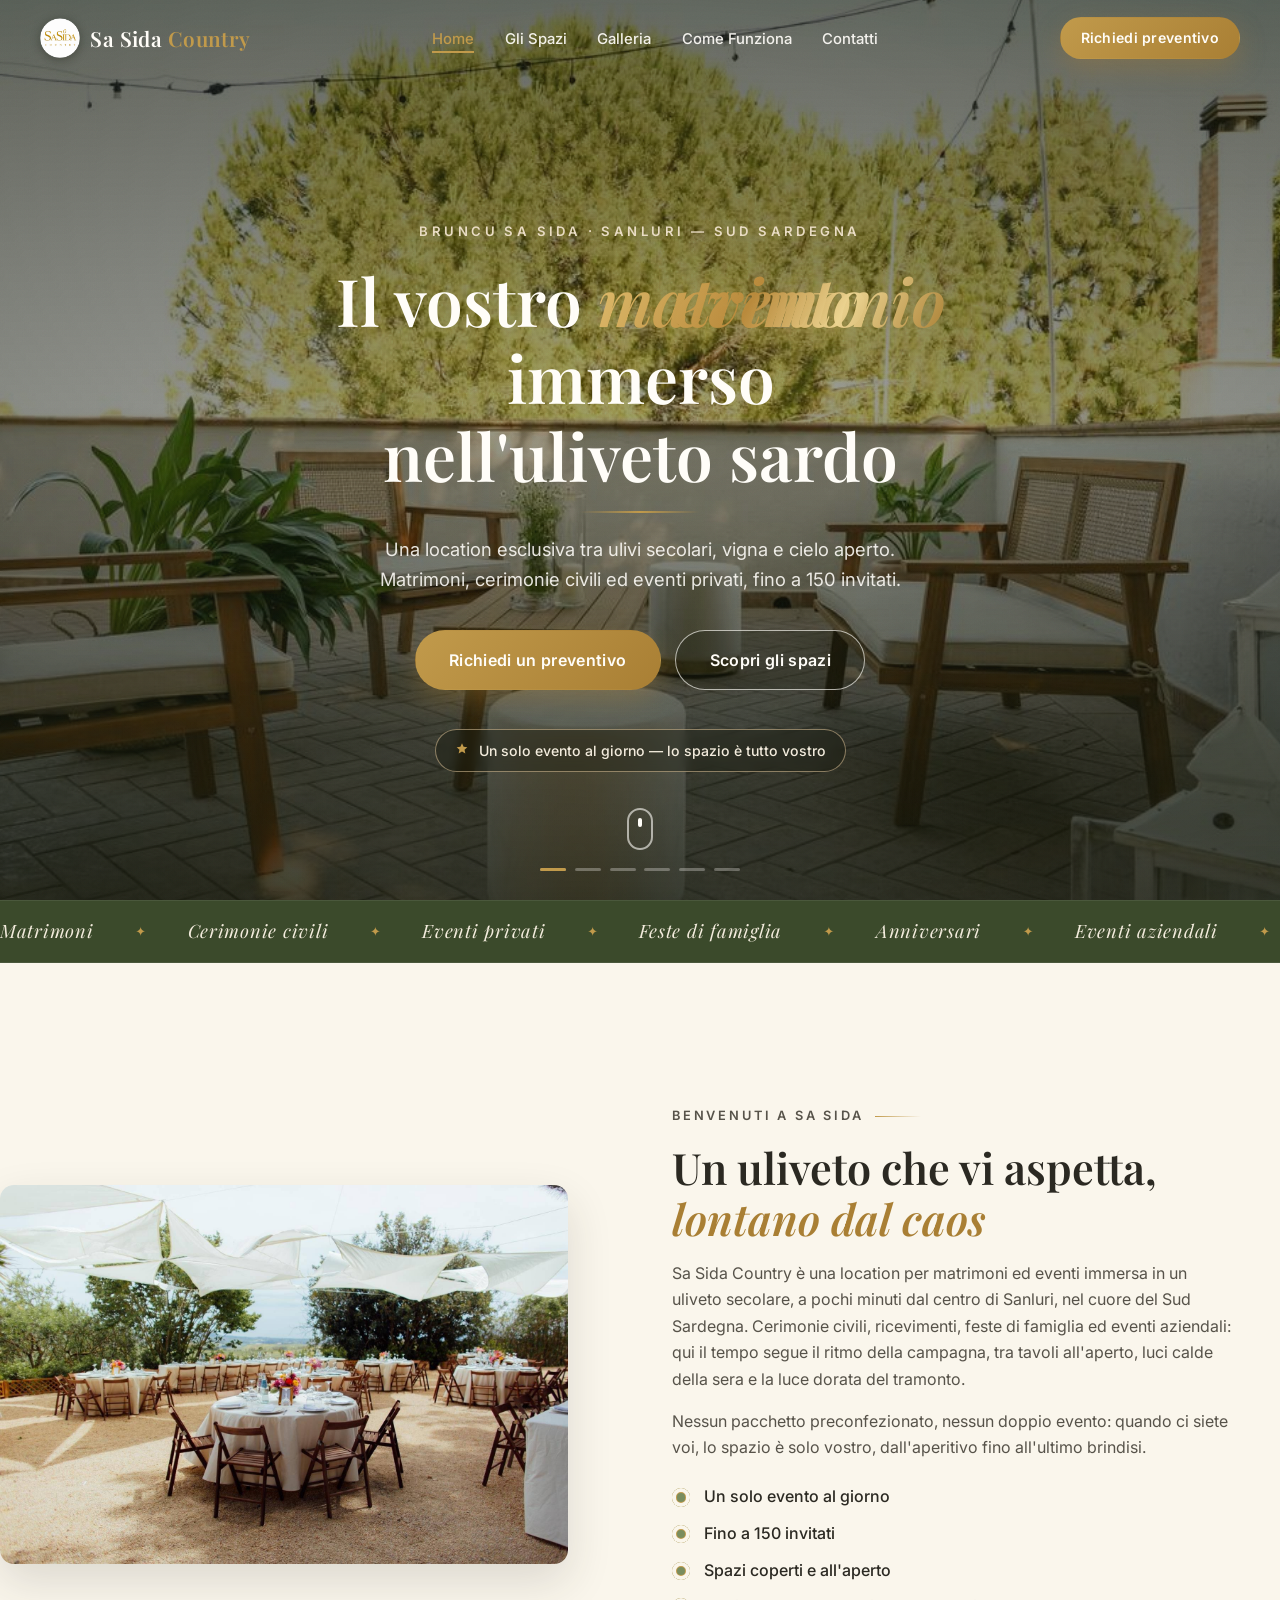
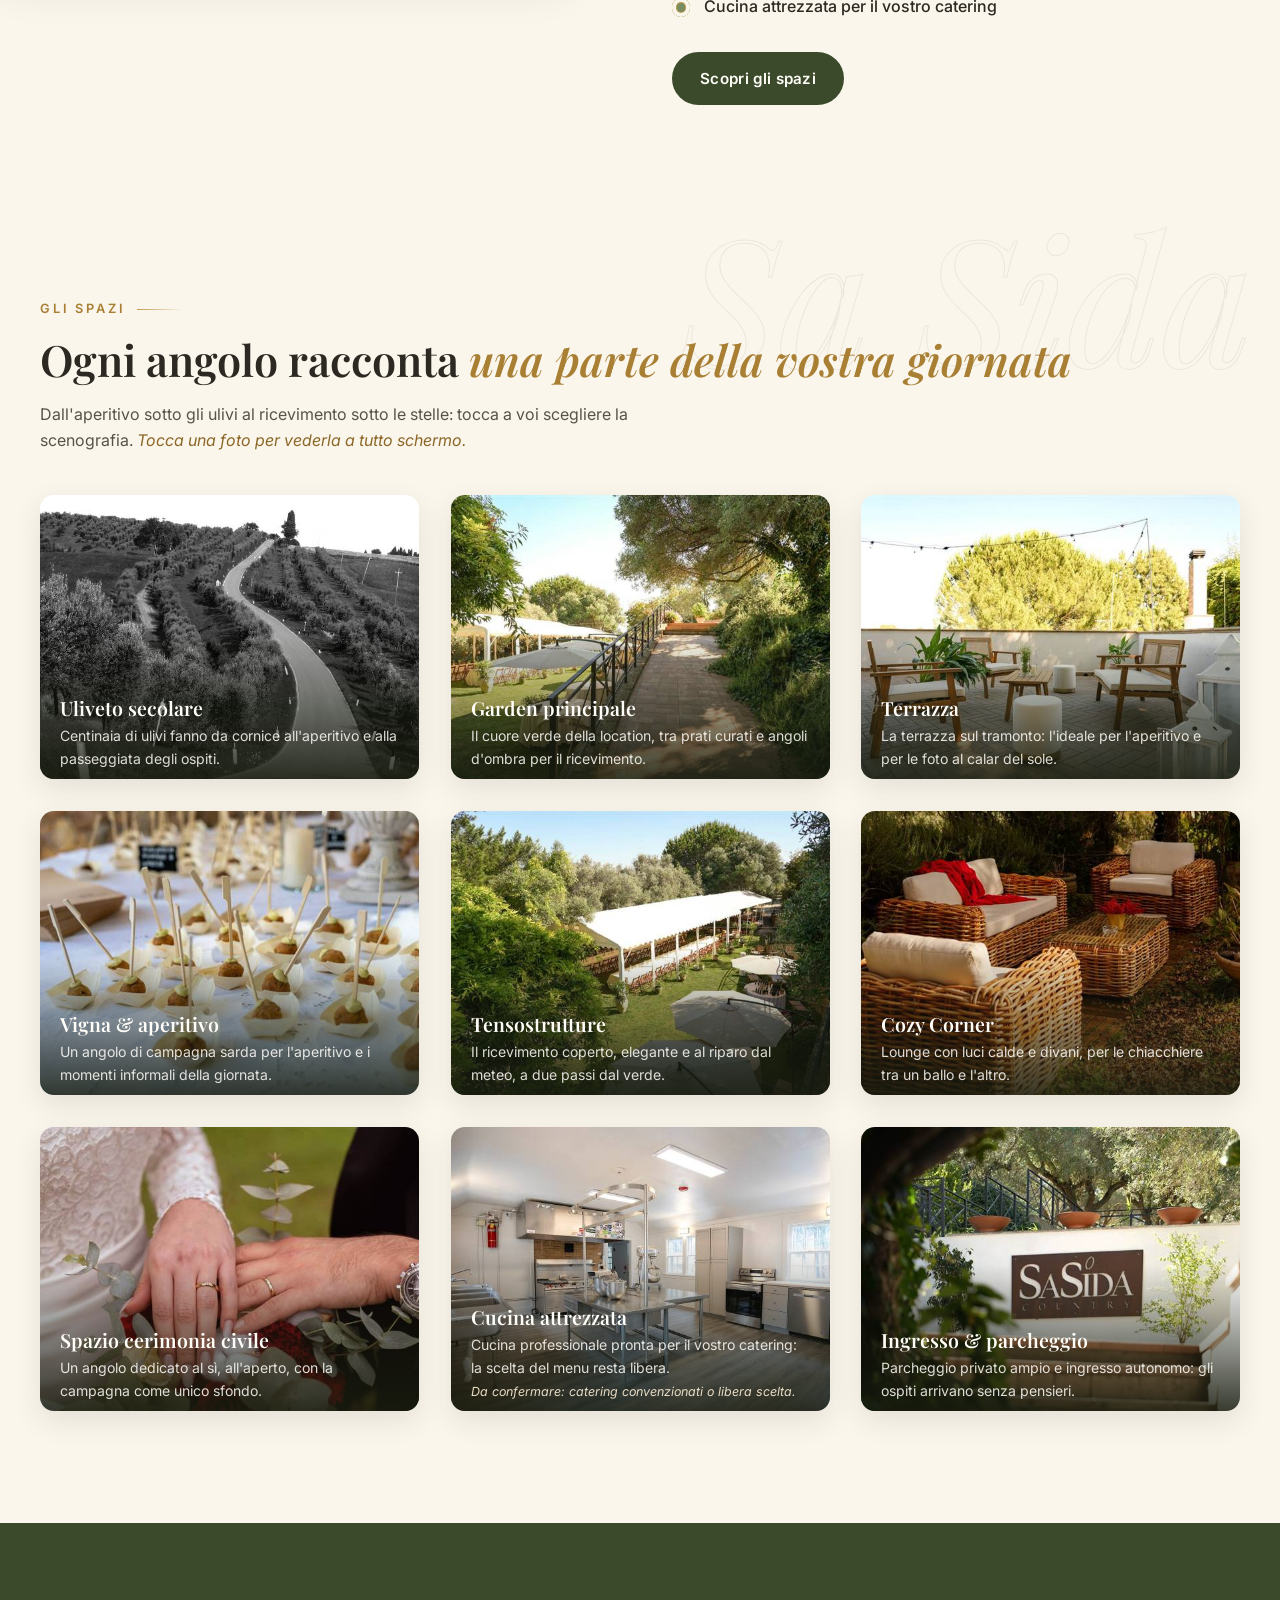
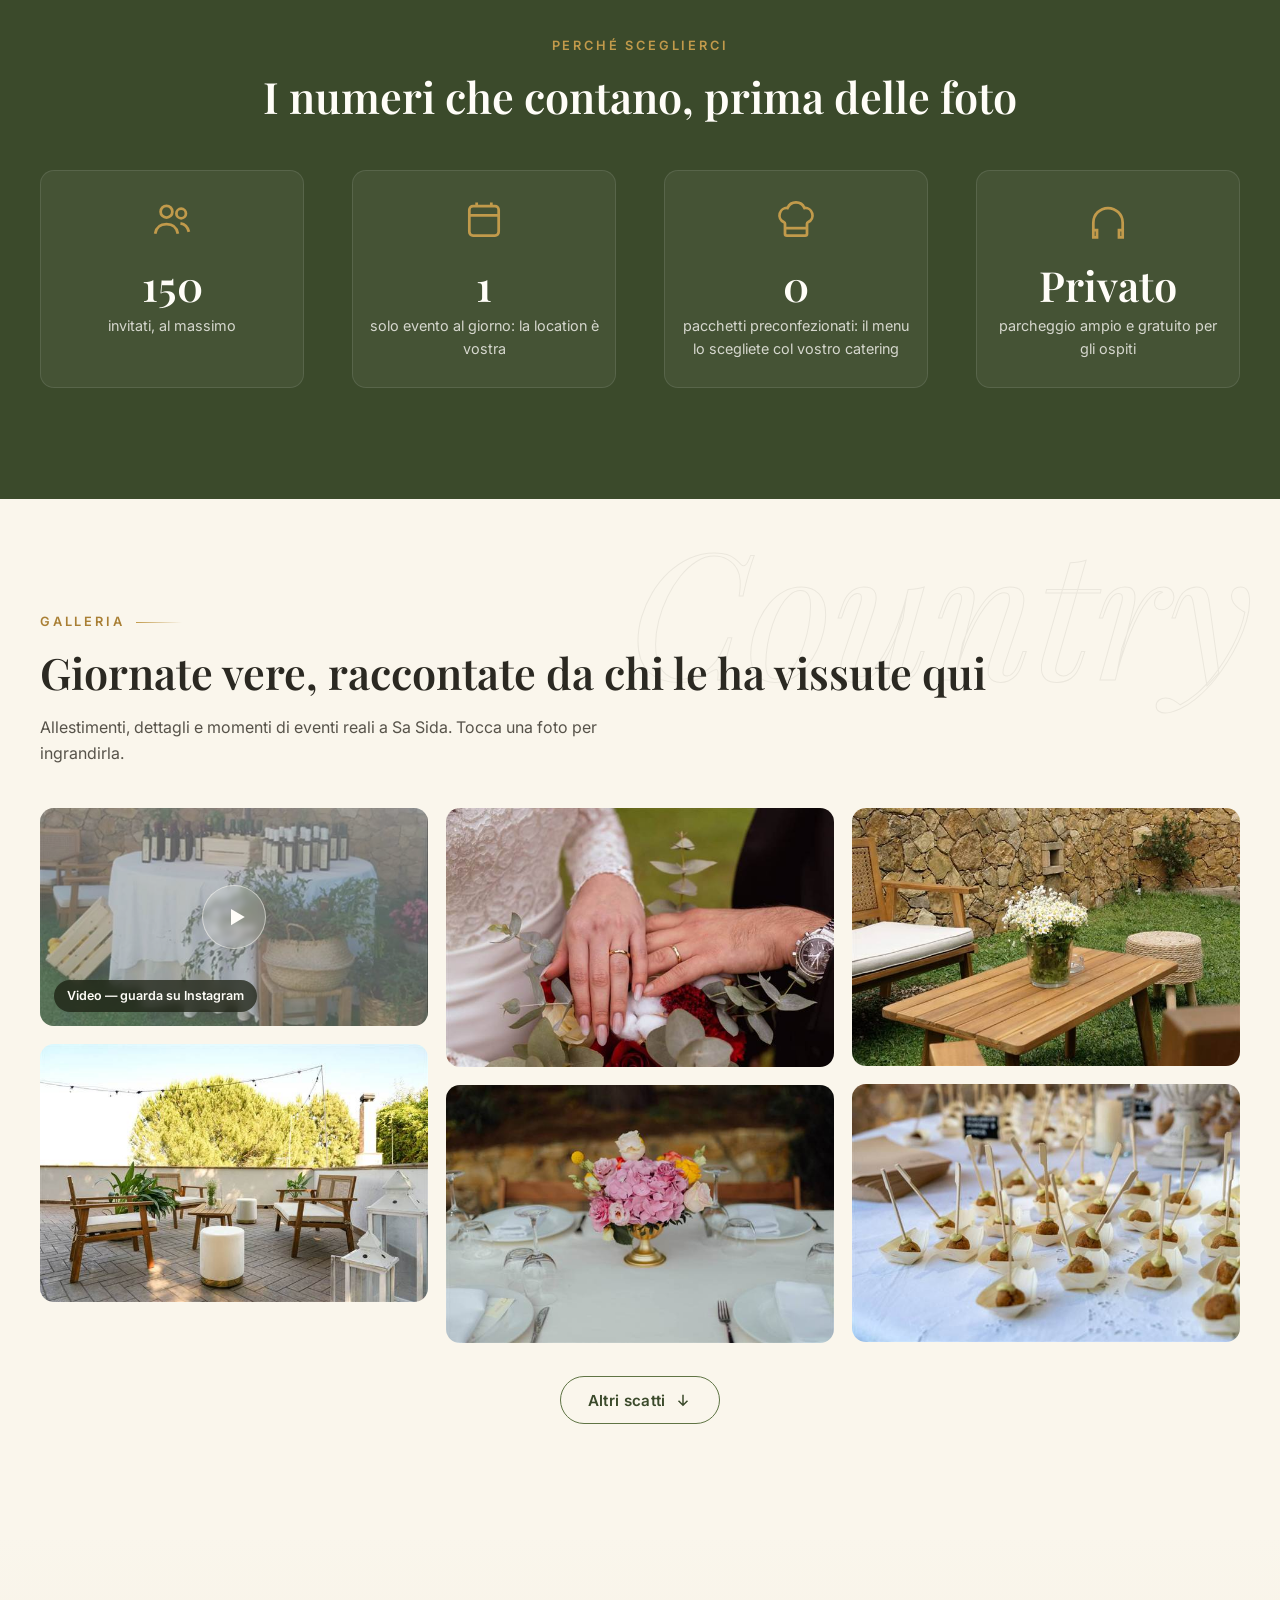
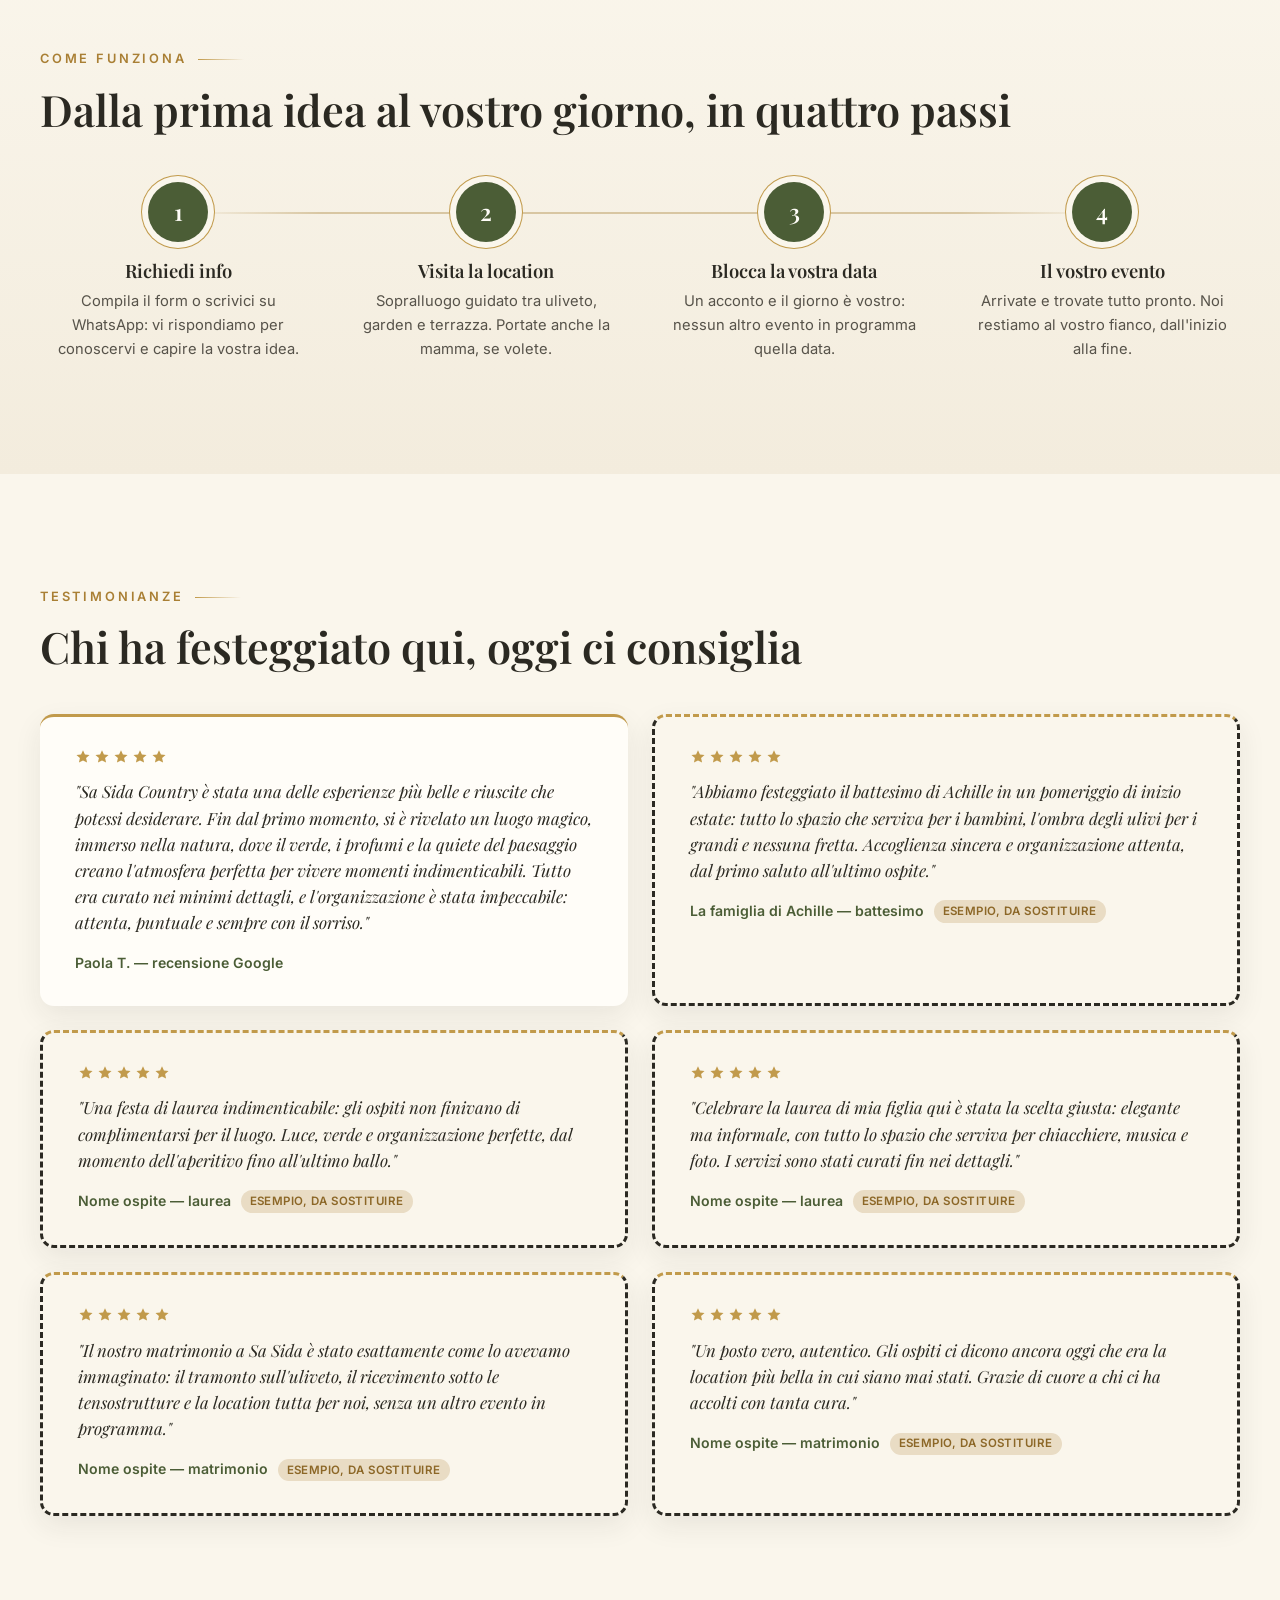
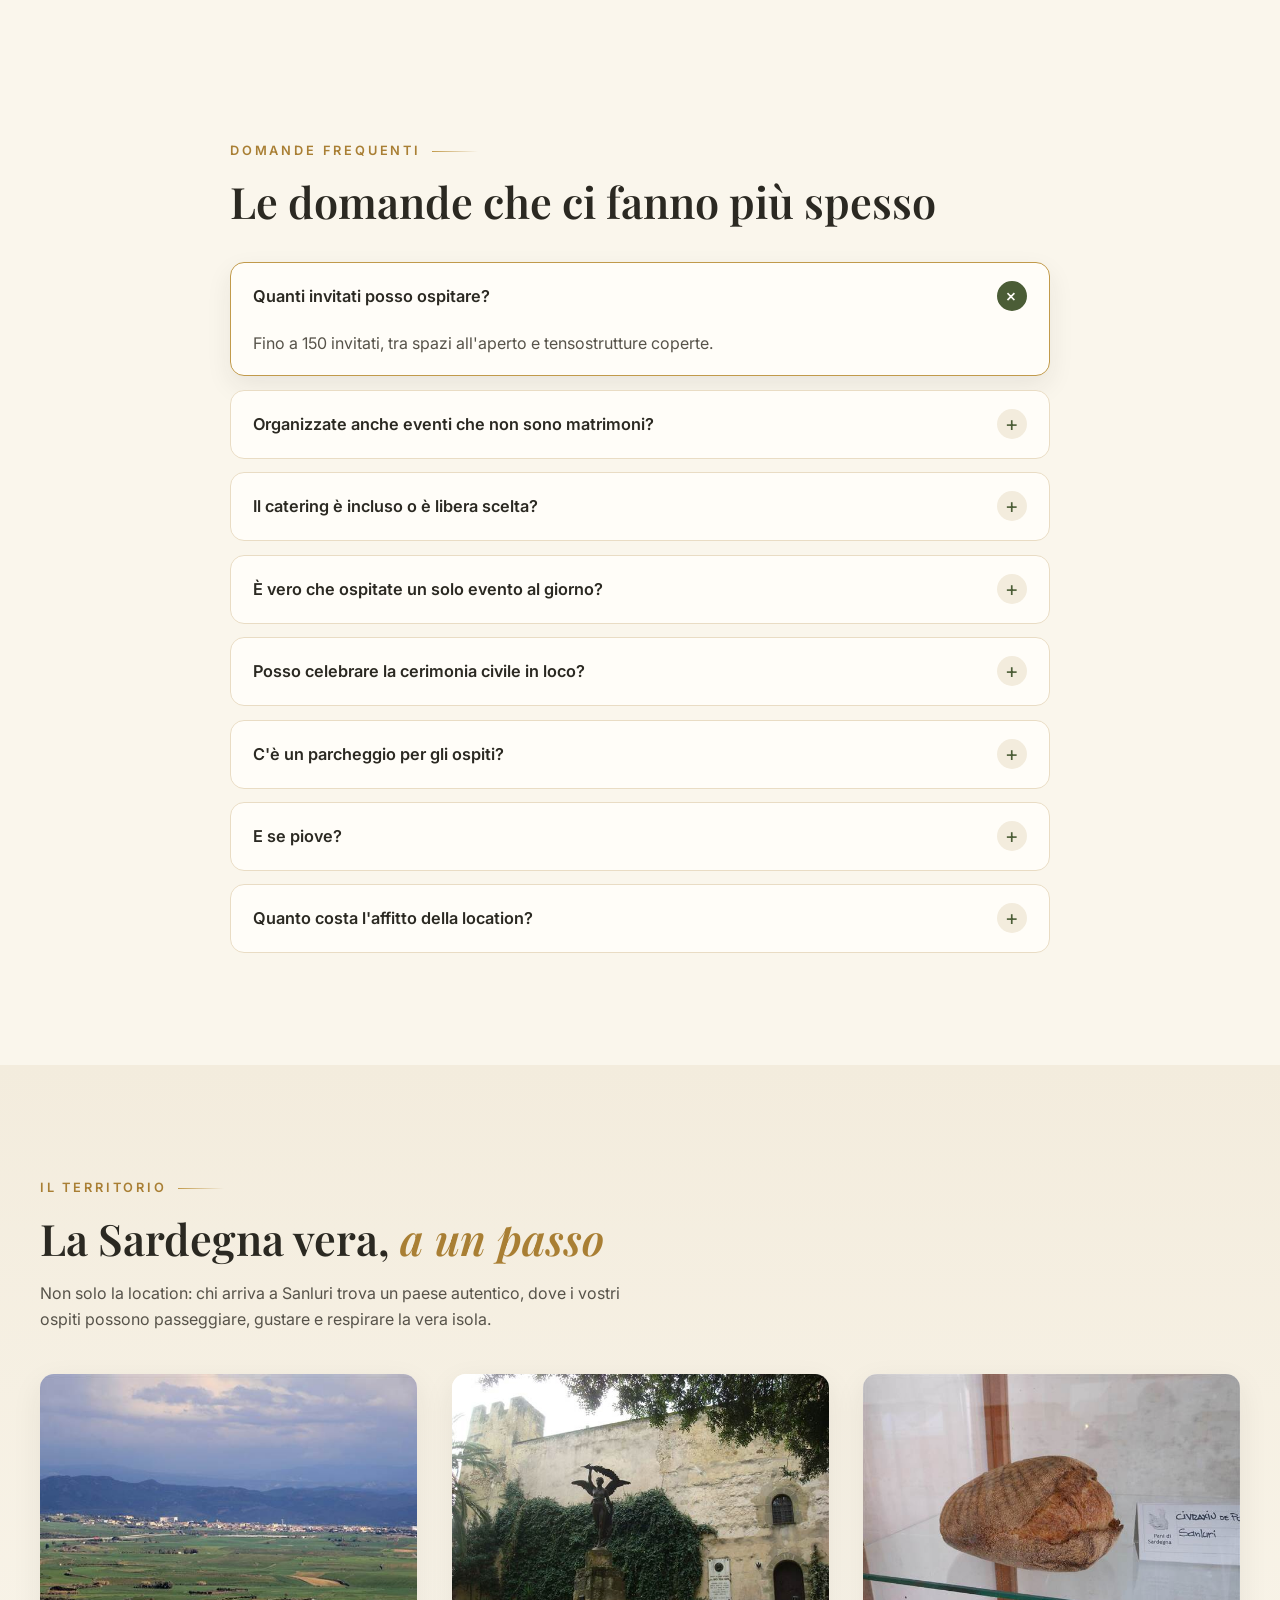
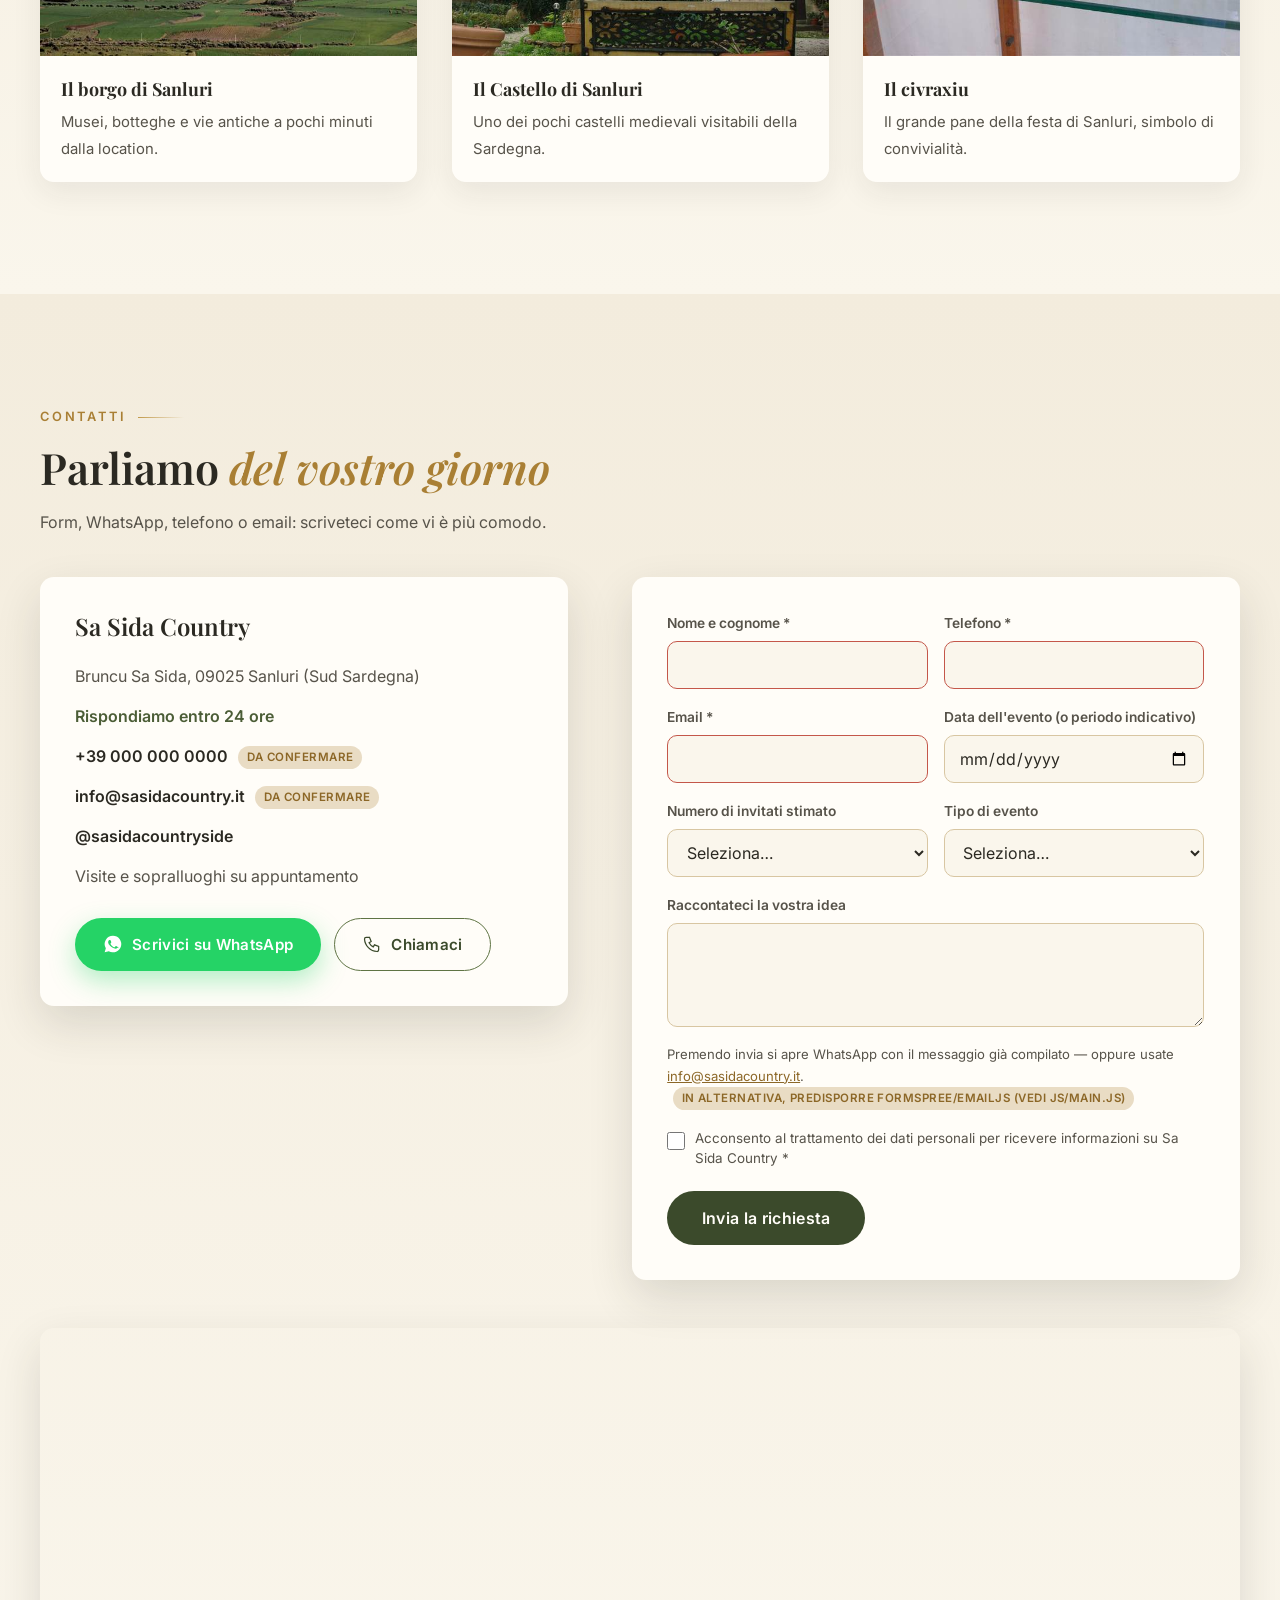
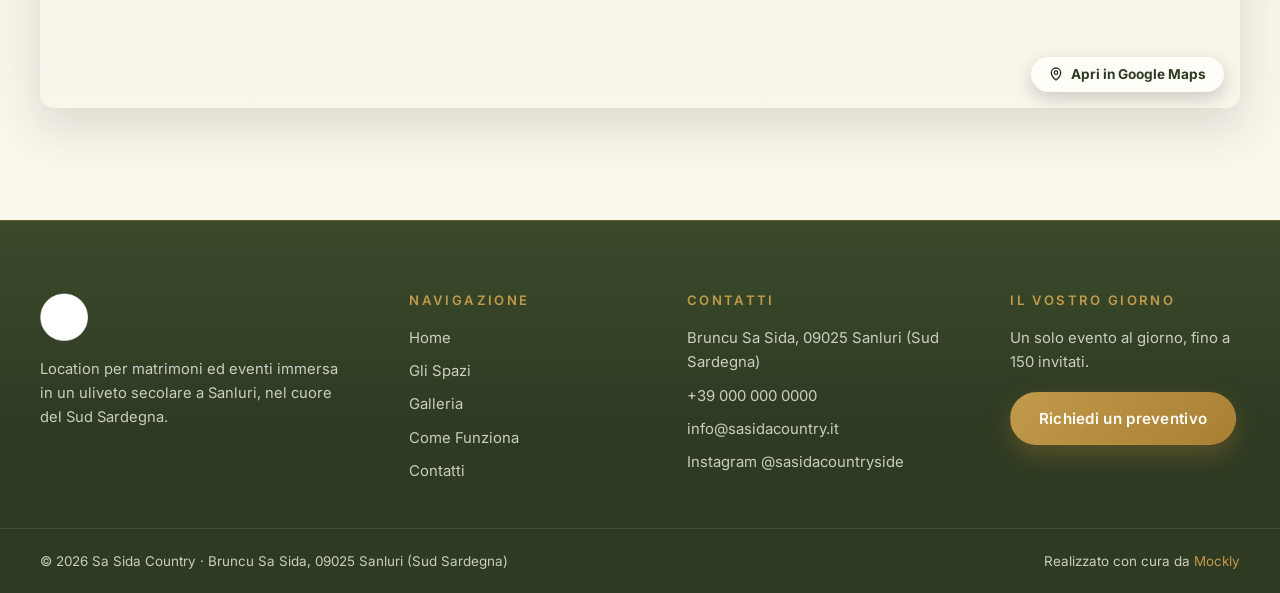
==== commit 32cc4f56: "Fix mobile: galleria 6 scatti + Altri scatti, contatti senza icone, logo footer bianco" ====
--- a/index.html
+++ b/index.html
@@ -27,7 +27,7 @@
 
   <link rel="preload" as="image" href="img/hero-terrazza-tramonto.jpg" imagesrcset="img/hero-terrazza-tramonto-640.jpg 640w, img/hero-terrazza-tramonto.jpg 1280w" imagesizes="100vw">
 
-  <link rel="stylesheet" href="css/style.css?v=7">
+  <link rel="stylesheet" href="css/style.css?v=8">
 
   <!-- Schema.org: LocalBusiness / EventVenue -->
   <script type="application/ld+json">
@@ -488,6 +488,11 @@
           </figure>
 
         </div>
+
+        <button class="btn gallery-more" id="gallery-more" type="button">
+          Altri scatti
+          <svg viewBox="0 0 24 24" width="18" height="18" fill="none" stroke="currentColor" stroke-width="2" aria-hidden="true"><path d="M12 5v14m-6-6 6 6 6-6"/></svg>
+        </button>
       </div>
     </section>
 
@@ -678,27 +683,21 @@
           <div class="contatti__info reveal">
             <h3>Sa Sida Country</h3>
             <address class="contatti__address">
-              <svg viewBox="0 0 24 24" fill="none" stroke="currentColor" stroke-width="1.5" aria-hidden="true"><path d="M12 21s7-5.5 7-11a7 7 0 1 0-14 0c0 5.5 7 11 7 11z"/><circle cx="12" cy="10" r="2.6"/></svg>
               Bruncu Sa Sida, 09025 Sanluri (Sud Sardegna)
             </address>
             <p class="contatti__line contatti__line--trust">
-              <svg viewBox="0 0 24 24" fill="none" stroke="currentColor" stroke-width="1.5" aria-hidden="true"><circle cx="12" cy="12" r="9"/><path d="M12 7v5l3.5 2"/></svg>
               Rispondiamo entro 24 ore
             </p>
             <p class="contatti__line">
-              <svg viewBox="0 0 24 24" fill="none" stroke="currentColor" stroke-width="1.5" aria-hidden="true"><path d="M5 4h4l2 5-2.5 1.5a12 12 0 0 0 5 5L15 13l5 2v4a2 2 0 0 1-2 2A16 16 0 0 1 3 6a2 2 0 0 1 2-2z"/></svg>
               <a href="tel:+390000000000">+39 000 000 0000</a> <span class="tag-placeholder">da confermare</span>
             </p>
             <p class="contatti__line">
-              <svg viewBox="0 0 24 24" fill="none" stroke="currentColor" stroke-width="1.5" aria-hidden="true"><rect x="3" y="5" width="18" height="14" rx="2"/><path d="m3 7 9 6 9-6"/></svg>
               <a href="mailto:info@sasidacountry.it">info@sasidacountry.it</a> <span class="tag-placeholder">da confermare</span>
             </p>
             <p class="contatti__line">
-              <svg viewBox="0 0 24 24" fill="none" stroke="currentColor" stroke-width="1.5" aria-hidden="true"><rect x="2.5" y="5" width="19" height="14" rx="3"/><path d="M2.5 8.5 12 14l9.5-5.5"/></svg>
               <a href="https://www.instagram.com/sasidacountryside/" target="_blank" rel="noopener">@sasidacountryside</a>
             </p>
             <p class="contatti__line">
-              <svg viewBox="0 0 24 24" fill="none" stroke="currentColor" stroke-width="1.5" aria-hidden="true"><rect x="3" y="4.5" width="18" height="16" rx="2"/><path d="M8 2.5v4M16 2.5v4M3 9.5h18"/></svg>
               Visite e sopralluoghi su appuntamento
             </p>
             <div class="contatti__cta">
--- a/css/style.css
+++ b/css/style.css
@@ -630,6 +630,20 @@
   backdrop-filter: blur(4px);
 }
 
+/* Galleria: con JS si mostrano 6 scatti, il resto dietro "Altri scatti" */
+.gallery-grid.is-collapsed .gallery-item { display: none; }
+.gallery-grid.is-collapsed .gallery-item:nth-child(-n+6) { display: block; }
+
+.gallery-more {
+  display: flex;
+  margin: 1.8rem auto 0;
+  border-color: var(--olive-600);
+  color: var(--olive-800);
+  background: transparent;
+}
+.gallery-more:hover { background: var(--olive-800); color: var(--white); border-color: var(--olive-800); }
+.gallery-more::after { display: none; }
+
 /* ---------- Come funziona ---------- */
 .come-funziona { background: linear-gradient(180deg, var(--sand-100), var(--sand-200)); }
 
@@ -801,18 +815,14 @@
 .contatti__info h3 { font-size: 1.5rem; margin-bottom: 1.4rem; }
 
 .contatti__address, .contatti__line {
-  display: flex;
-  align-items: center;
-  gap: .75rem;
-  margin-bottom: .95rem;
+  display: block;
+  margin-bottom: .85rem;
   color: var(--ink-soft);
   font-style: normal;
 }
-.contatti__line a { font-weight: 500; color: var(--ink); border-bottom: 1px solid transparent; transition: border-color .25s, color .25s; }
+.contatti__line a { font-weight: 600; color: var(--ink); border-bottom: 1px solid transparent; transition: border-color .25s, color .25s; }
 .contatti__line a:hover { color: var(--gold-700); border-color: var(--gold-500); }
-.contatti__line svg { width: 21px; height: 21px; flex: none; color: var(--olive-600); }
 .contatti__line--trust { color: var(--olive-700); font-weight: 600; }
-.contatti__line--trust svg { color: var(--gold-600); }
 
 .contatti__cta { display: flex; flex-wrap: wrap; gap: .8rem; margin-top: 1.8rem; }
 .contatti__cta .btn--ghost { border-color: var(--olive-600); color: var(--olive-800); background: transparent; }
@@ -914,7 +924,7 @@
   padding: clamp(3rem, 6vw, 4.5rem) 0 2.8rem;
 }
 
-.footer__brand img { margin-bottom: 1rem; }
+.footer__brand img { margin-bottom: 1rem; filter: brightness(0) invert(1); }
 .footer__brand p { font-size: .92rem; max-width: 34ch; }
 
 .footer__col h4 {
@@ -1076,13 +1086,13 @@
   .nav-toggle { display: flex; }
   .header-cta { display: none; }
 
-  /* Header sempre scuro su mobile: niente banner bianco in alto */
+  /* Header bianco solido su mobile, sempre visibile e ordinato */
   .site-header, .site-header.is-scrolled {
-    background: var(--olive-900);
-    box-shadow: 0 4px 24px rgba(20, 24, 12, .25);
+    background: var(--sand-100);
+    box-shadow: 0 4px 24px rgba(43, 41, 34, .09);
   }
-  .site-header .logo, .site-header.is-scrolled .logo { color: var(--white); }
-  .site-header .nav-toggle span, .site-header.is-scrolled .nav-toggle span { background: var(--white); }
+  .site-header .logo, .site-header.is-scrolled .logo { color: var(--ink); }
+  .site-header .nav-toggle span, .site-header.is-scrolled .nav-toggle span { background: var(--ink); }
 
   /* Overlay scuro dietro il menu aperto */
   body::after {
@@ -1100,32 +1110,34 @@
   .main-nav {
     position: fixed;
     inset: var(--header-h) 0 auto 0;
-    background: var(--olive-900);
-    border-bottom: 1px solid rgba(255, 253, 248, .1);
-    box-shadow: 0 18px 40px rgba(20, 24, 12, .35);
-    padding: 1rem 1.6rem calc(1.6rem + env(safe-area-inset-bottom));
+    z-index: 59;
+    background: var(--sand-100);
+    border-bottom: 1px solid var(--sand-300);
+    box-shadow: 0 18px 40px rgba(43, 41, 34, .16);
+    padding: .8rem 1.5rem calc(1.2rem + env(safe-area-inset-bottom));
     max-height: calc(100vh - var(--header-h));
     max-height: calc(100svh - var(--header-h));
     overflow-y: auto;
     transform: translateY(-115%);
-    transition: transform .4s var(--ease);
+    transition: transform .35s var(--ease);
     border-radius: 0 0 var(--radius) var(--radius);
   }
   .main-nav.open { transform: none; }
 
-  .nav-list { flex-direction: column; align-items: stretch; gap: .15rem; }
-  .nav-link, .site-header.is-scrolled .nav-link { color: var(--sand-200); font-size: 1.12rem; padding: 1rem 0; text-align: center; border-bottom: 1px solid rgba(255, 253, 248, .08); opacity: 0; transform: translateY(-10px); }
-  .nav-link.is-active, .site-header.is-scrolled .nav-link.is-active { color: var(--gold-500); }
-  .main-nav.open .nav-link { animation: navIn .45s var(--ease) forwards; }
-  .main-nav.open .nav-list li:nth-child(1) .nav-link { animation-delay: .06s; }
-  .main-nav.open .nav-list li:nth-child(2) .nav-link { animation-delay: .12s; }
-  .main-nav.open .nav-list li:nth-child(3) .nav-link { animation-delay: .18s; }
-  .main-nav.open .nav-list li:nth-child(4) .nav-link { animation-delay: .24s; }
-  .main-nav.open .nav-list li:nth-child(5) .nav-link { animation-delay: .3s; }
-  .nav-cta-mobile { display: block; margin-top: 1.2rem; opacity: 0; }
-  .main-nav.open .nav-cta-mobile { animation: navIn .45s var(--ease) .38s forwards; }
+  .nav-list { flex-direction: column; align-items: stretch; gap: 0; }
+  .nav-link, .site-header.is-scrolled .nav-link {
+    color: var(--ink);
+    font-size: 1.08rem;
+    font-weight: 600;
+    padding: .95rem 0;
+    text-align: center;
+    border-bottom: 1px solid var(--sand-300);
+    opacity: 1;
+    transform: none;
+  }
+  .nav-link.is-active, .site-header.is-scrolled .nav-link.is-active { color: var(--gold-600); }
+  .nav-cta-mobile { display: block; margin-top: 1.1rem; }
   .nav-cta-mobile .btn { width: 100%; }
-  @keyframes navIn { to { opacity: 1; transform: none; } }
 
   .contatti__grid { grid-template-columns: 1fr; }
   .territorio__grid { grid-template-columns: repeat(2, 1fr); }
@@ -1180,9 +1192,6 @@
 
   .contatti__cta { justify-content: center; }
   .contatti__cta .btn { flex: 1 1 100%; }
-
-  /* Contatti: righe con icona centrate */
-  .contatti__address, .contatti__line { justify-content: center; text-align: center; }
 
   /* Form centrato, campi sempre a tutta larghezza */
   .contact-form { text-align: center; }
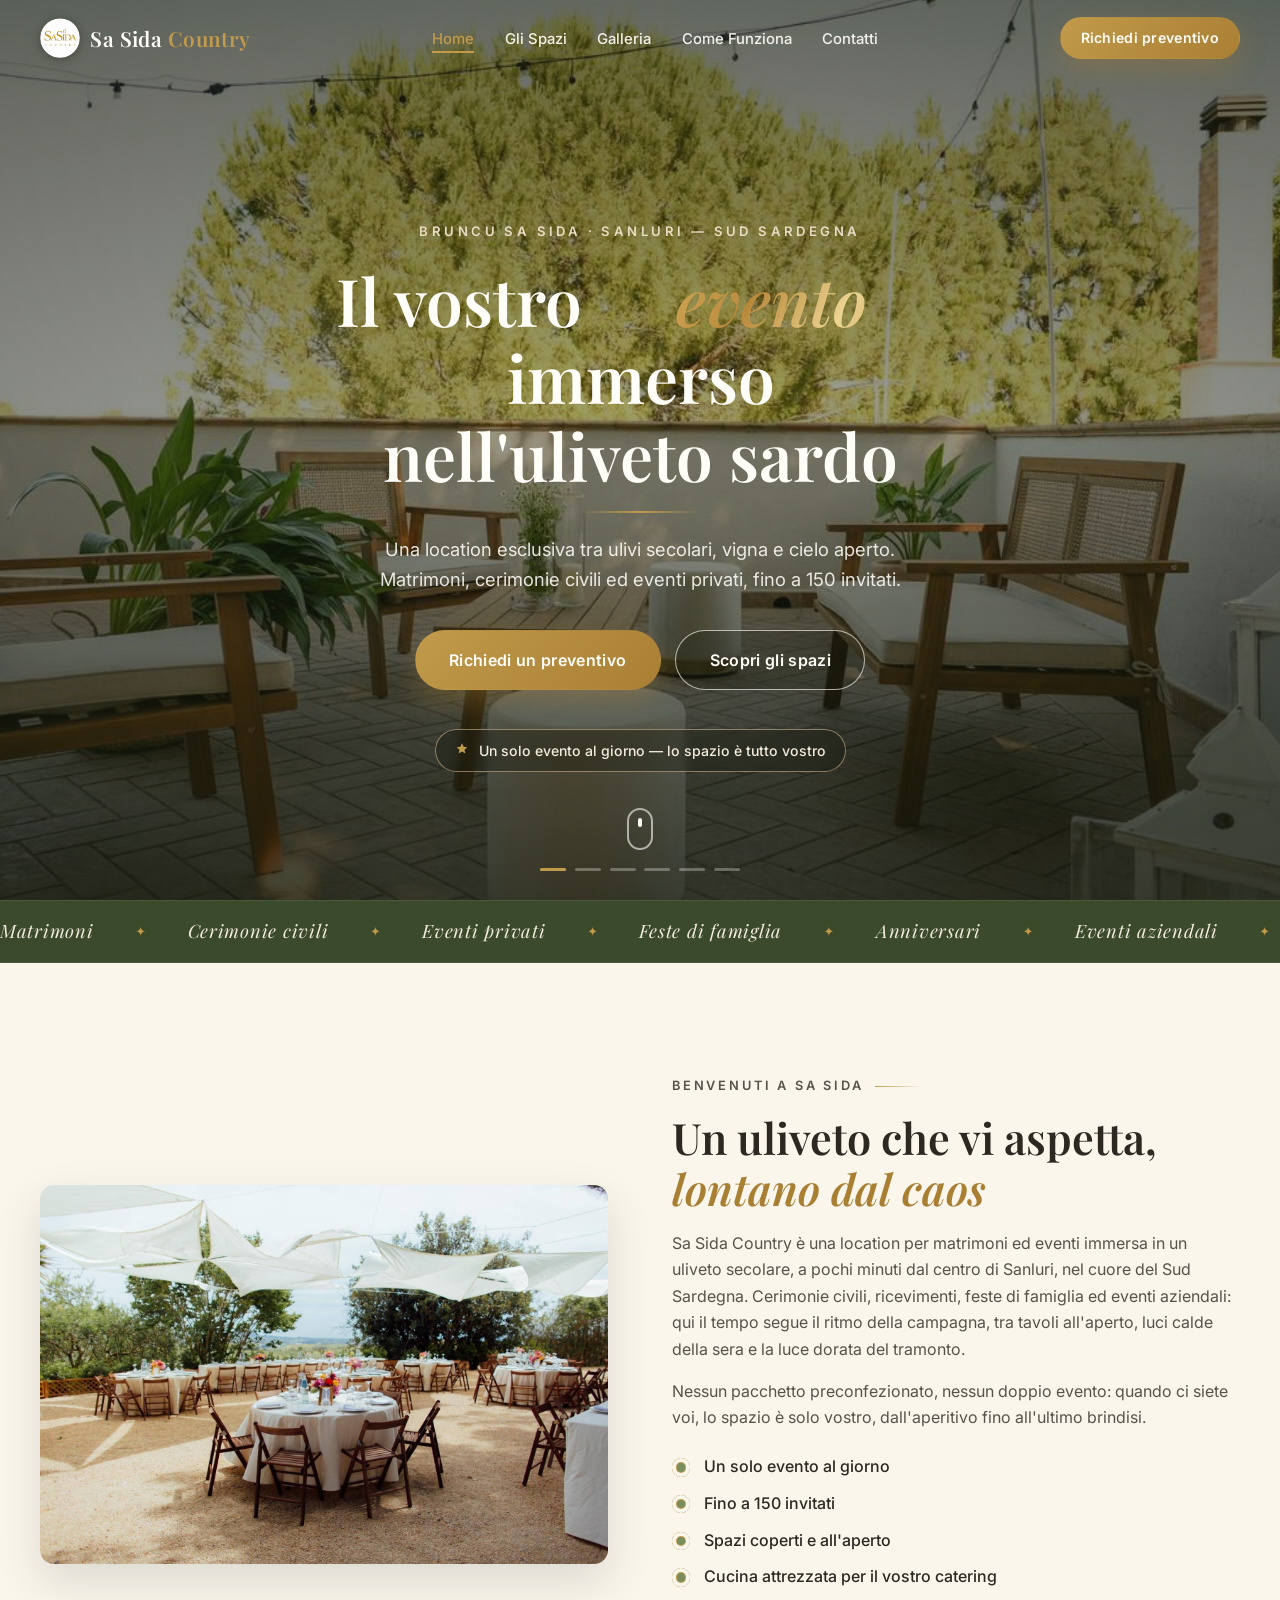
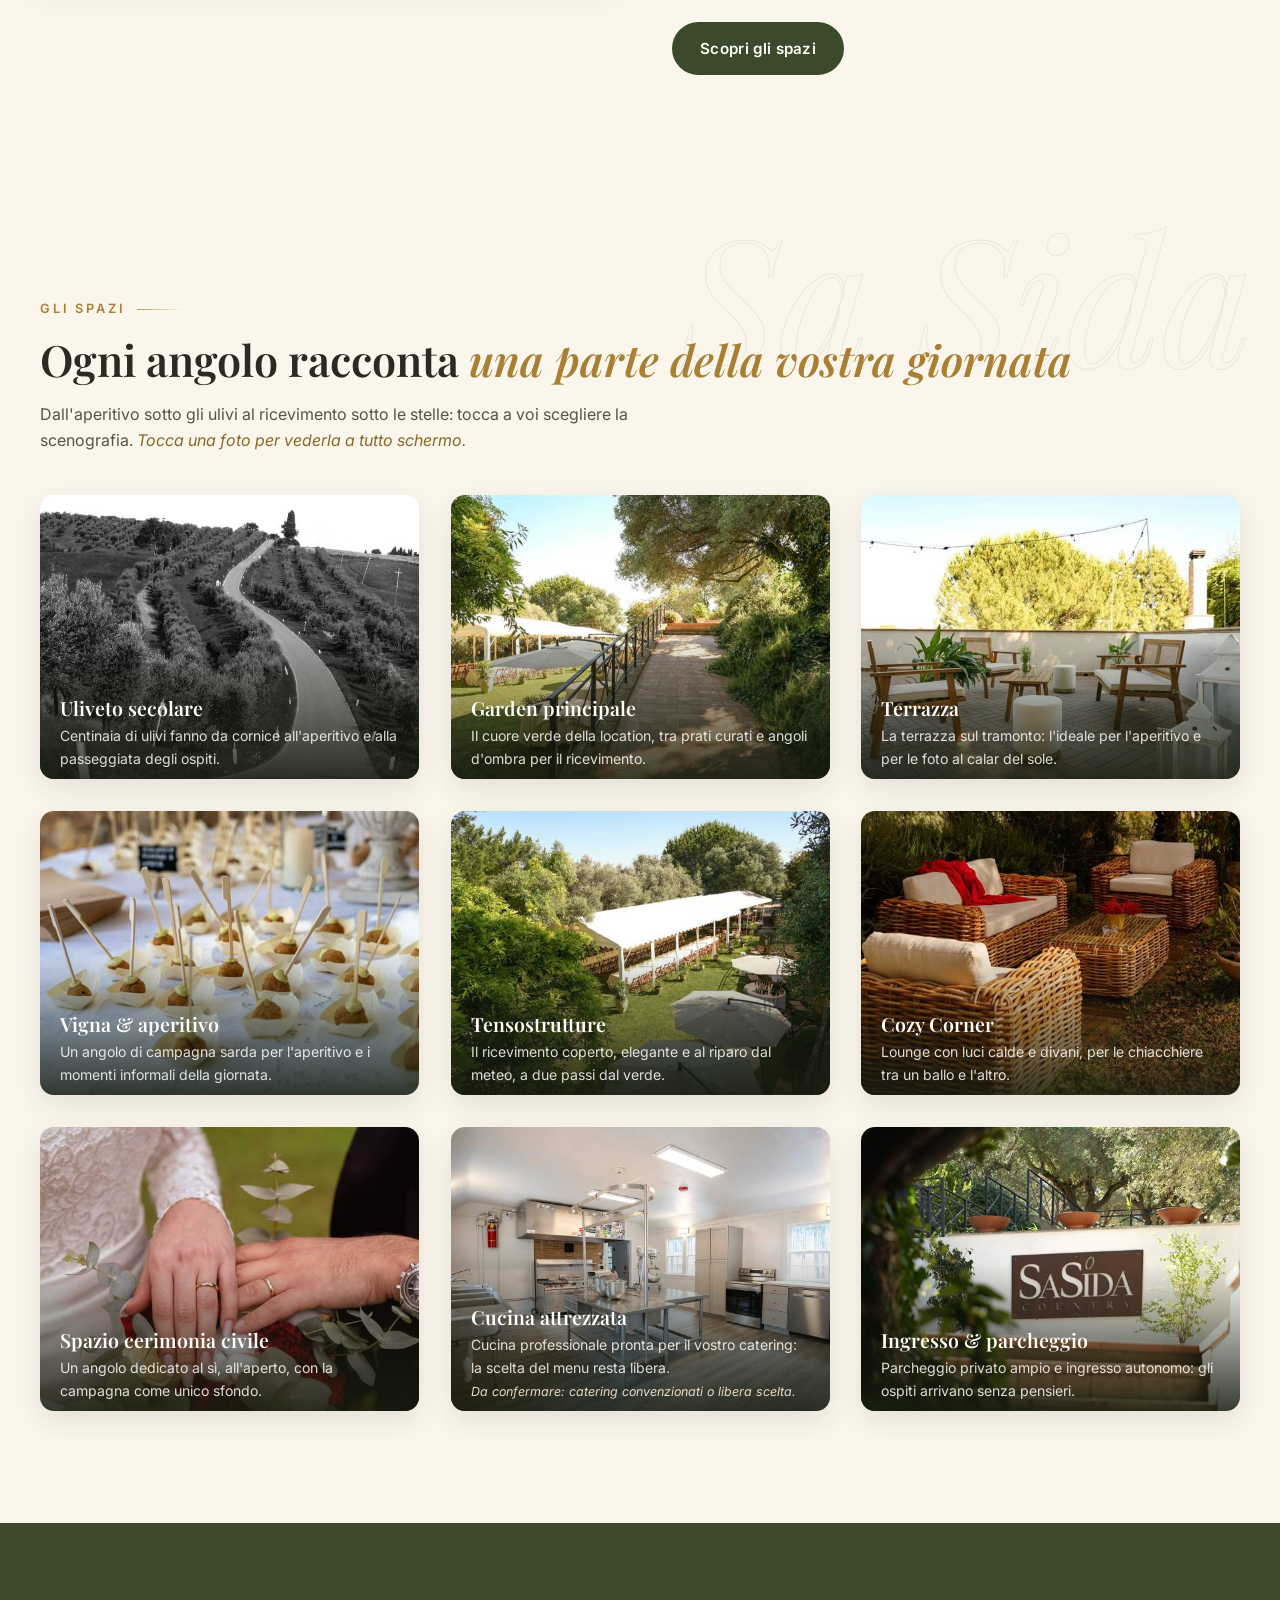
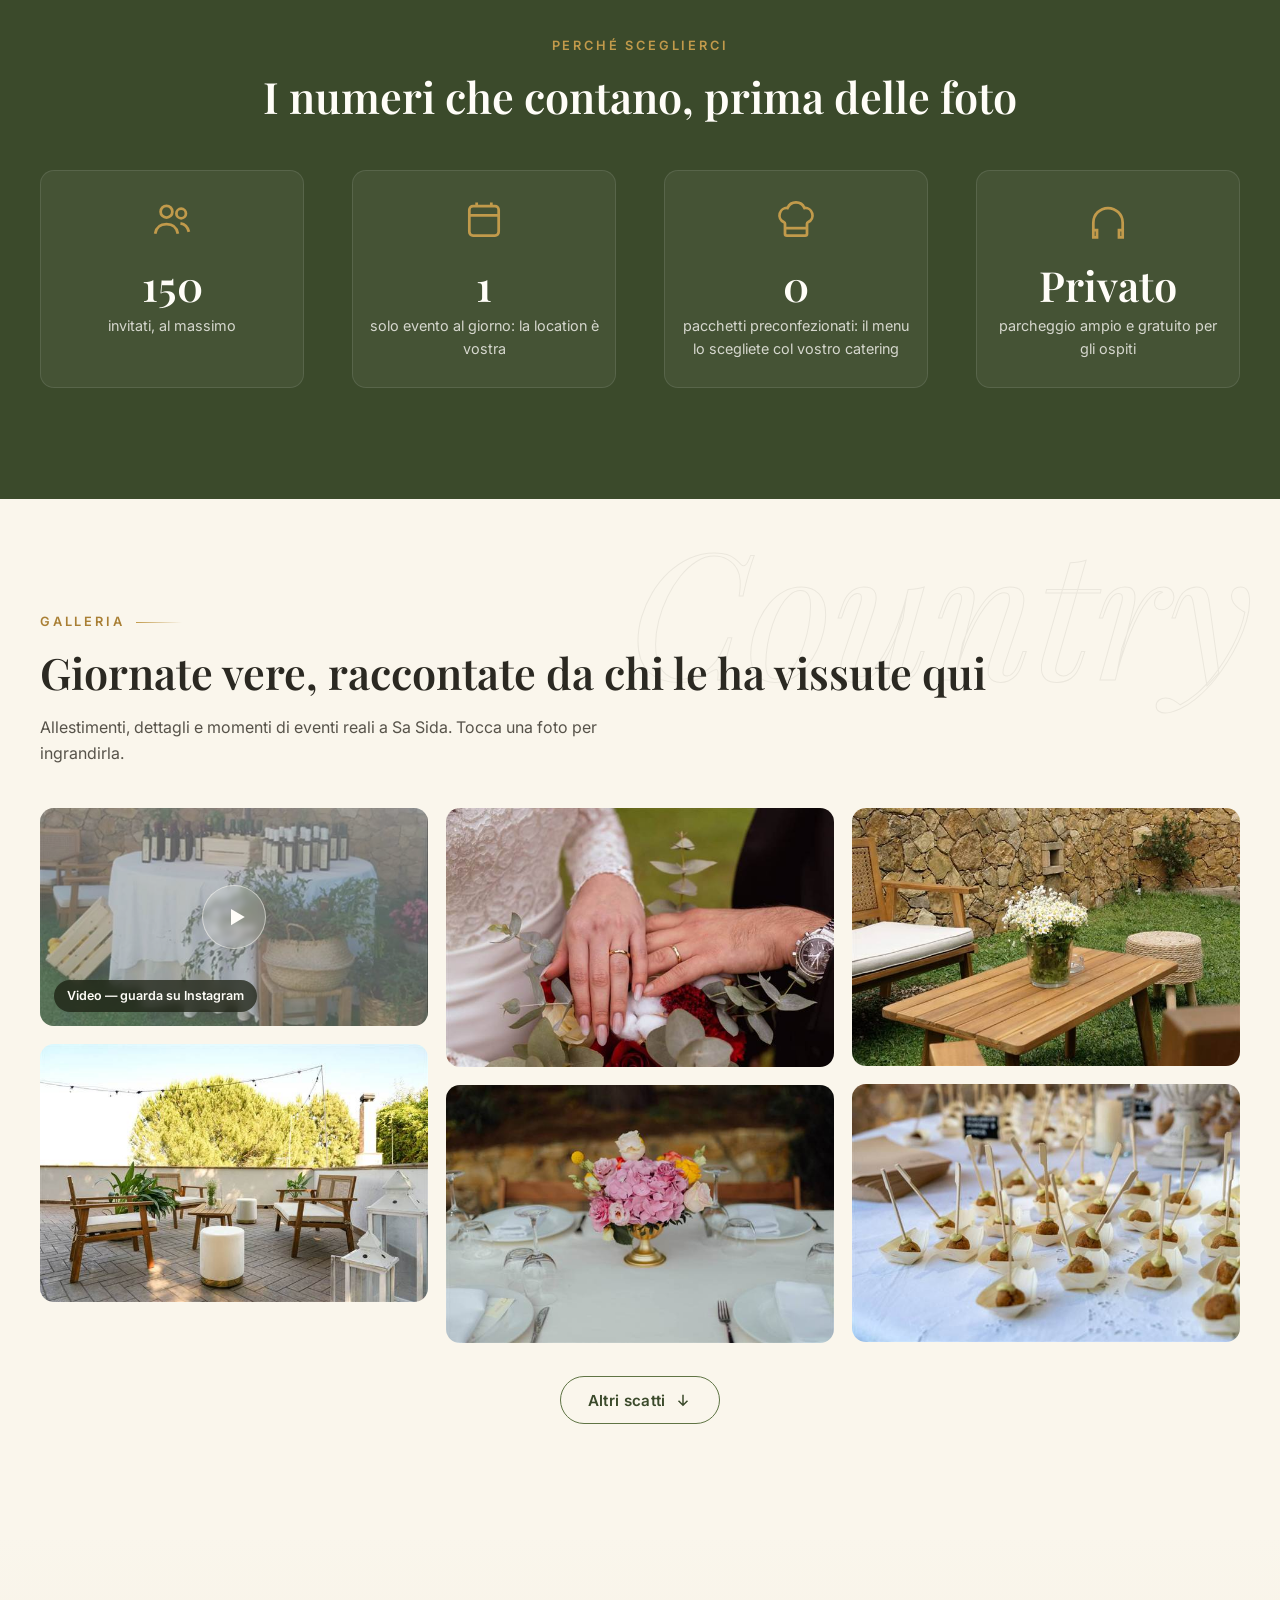
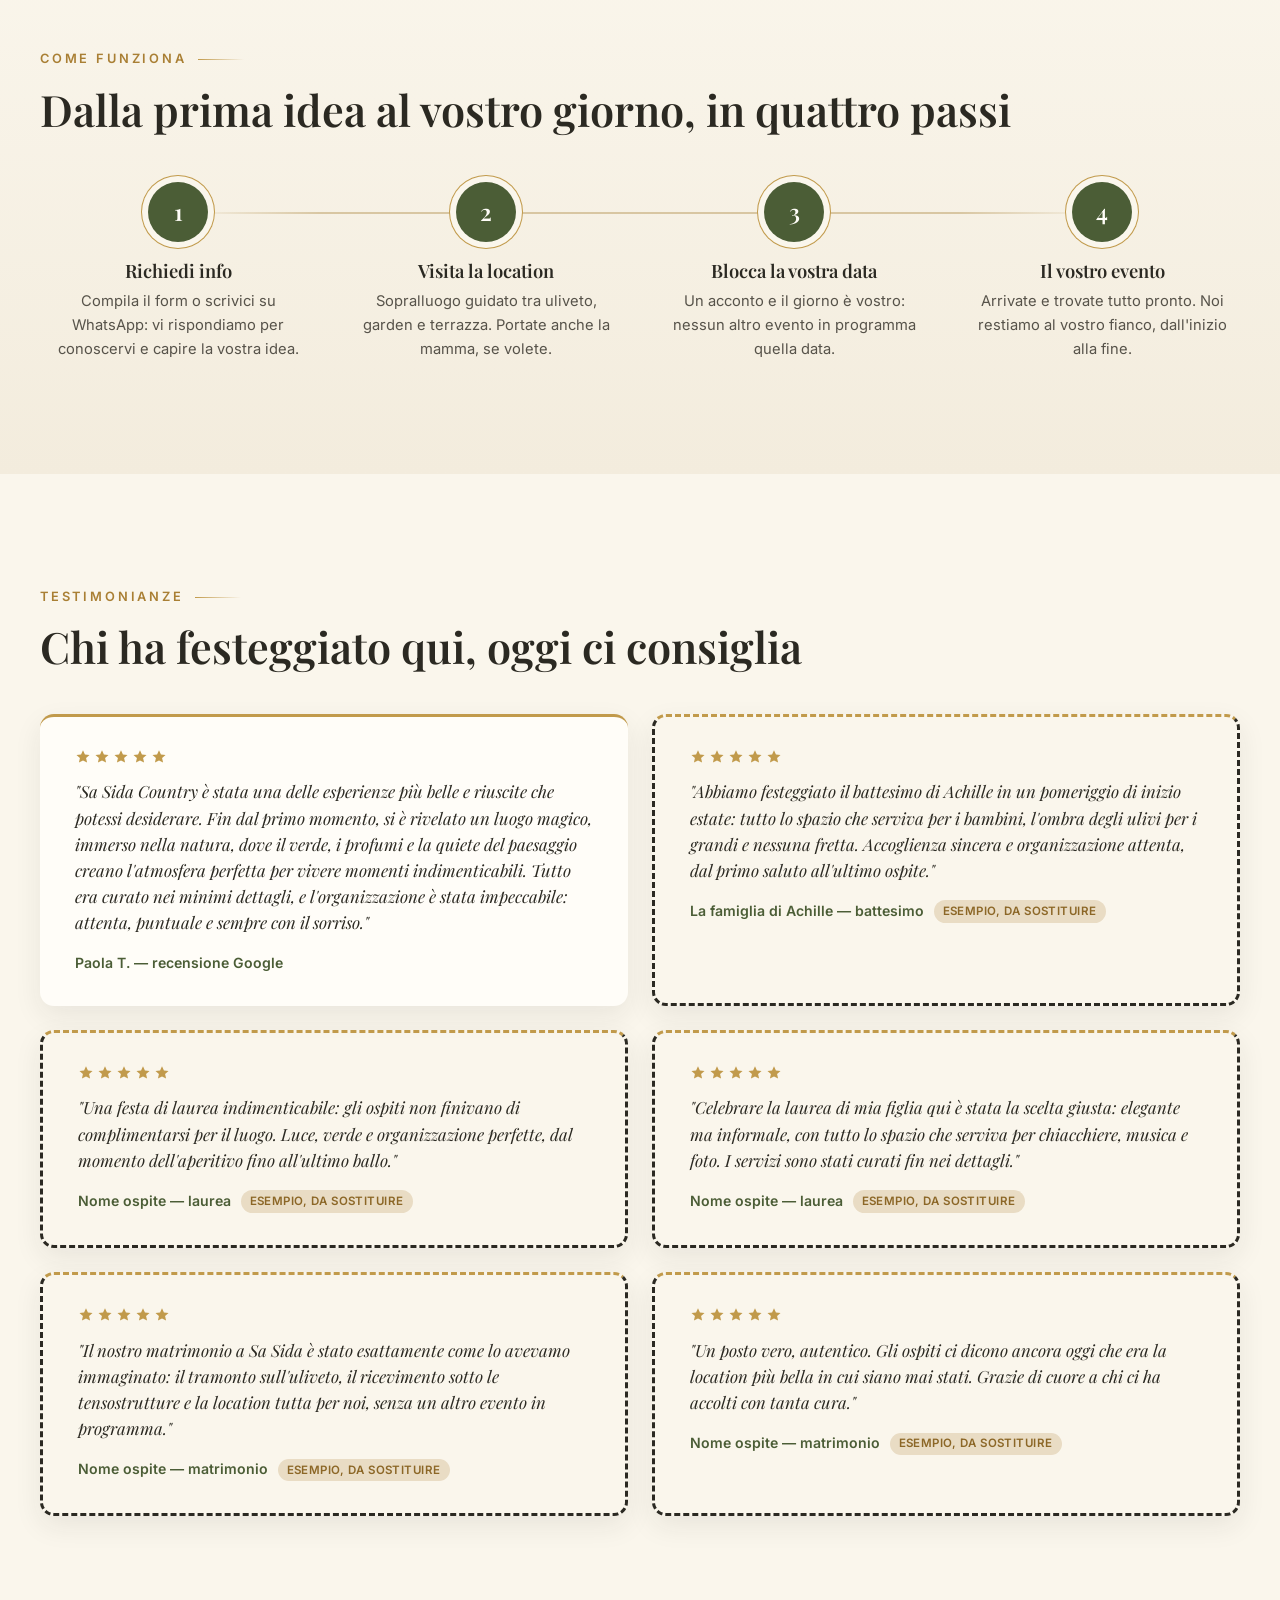
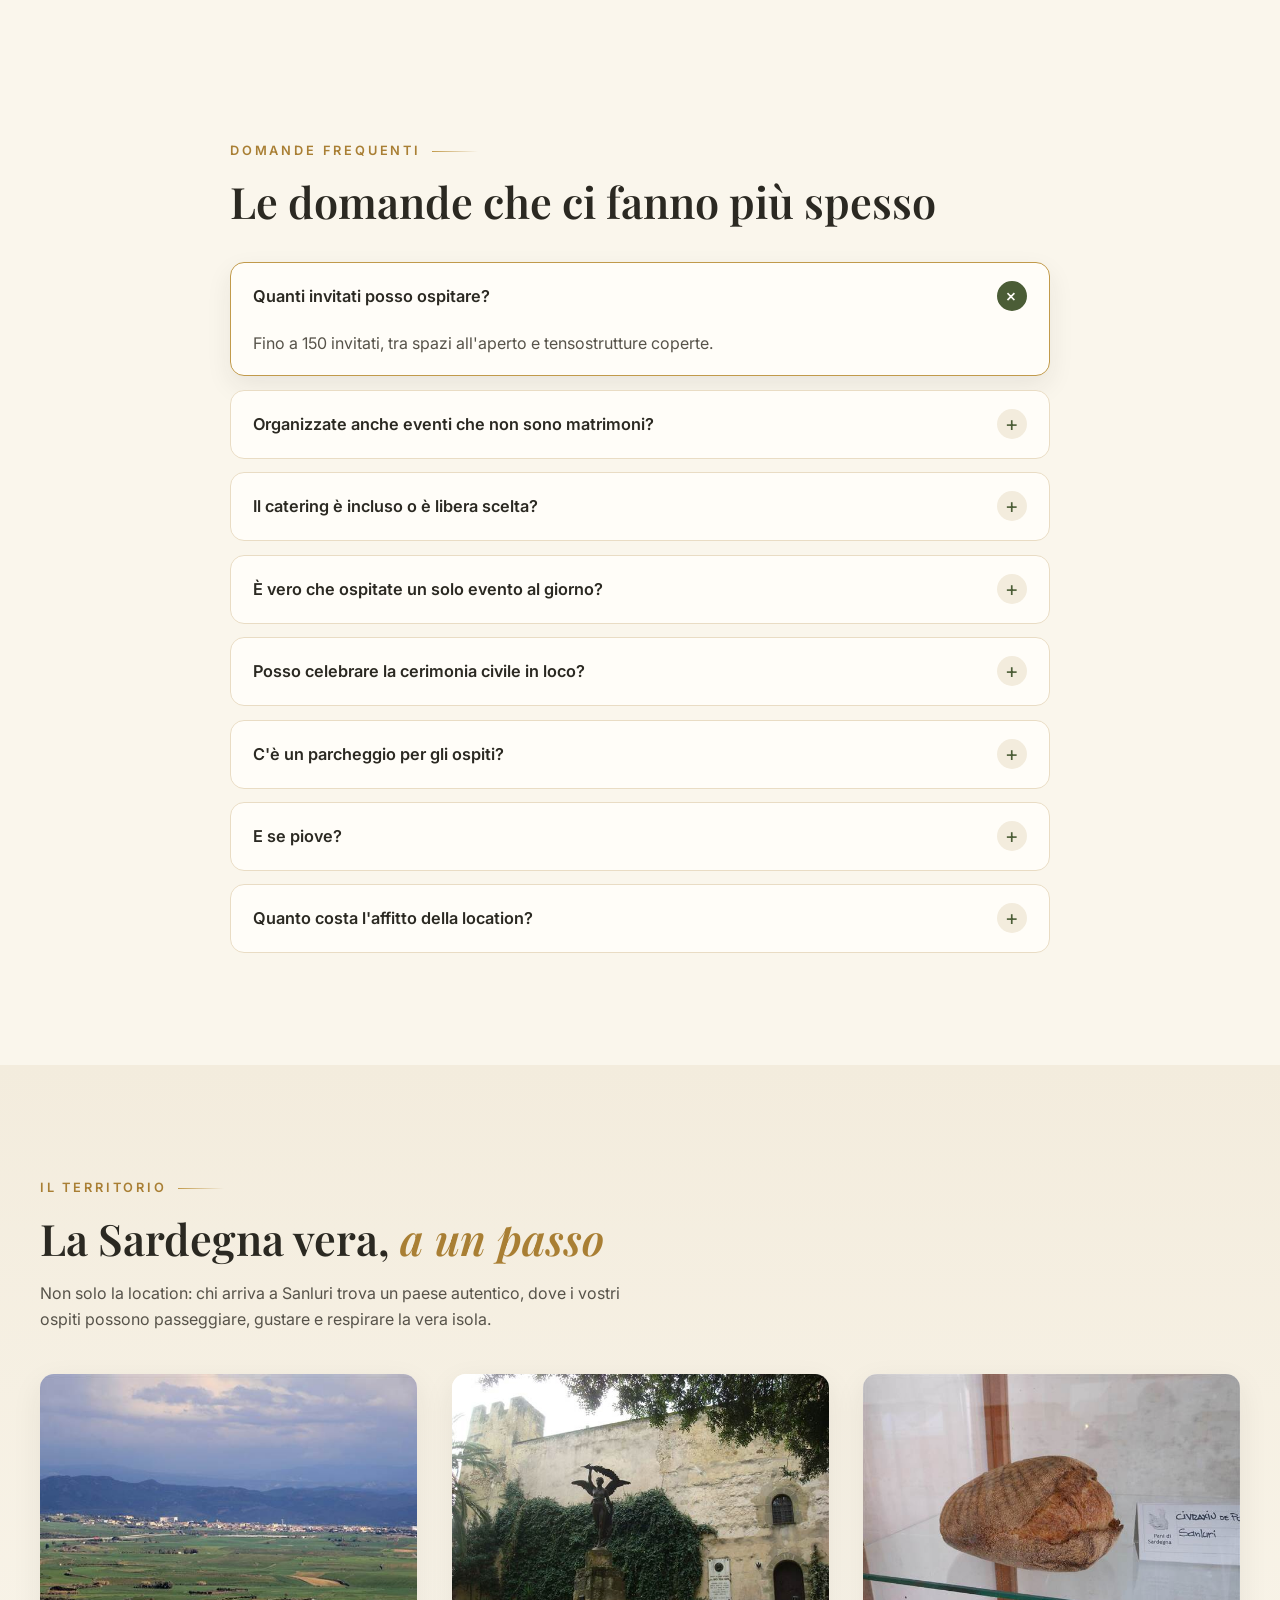
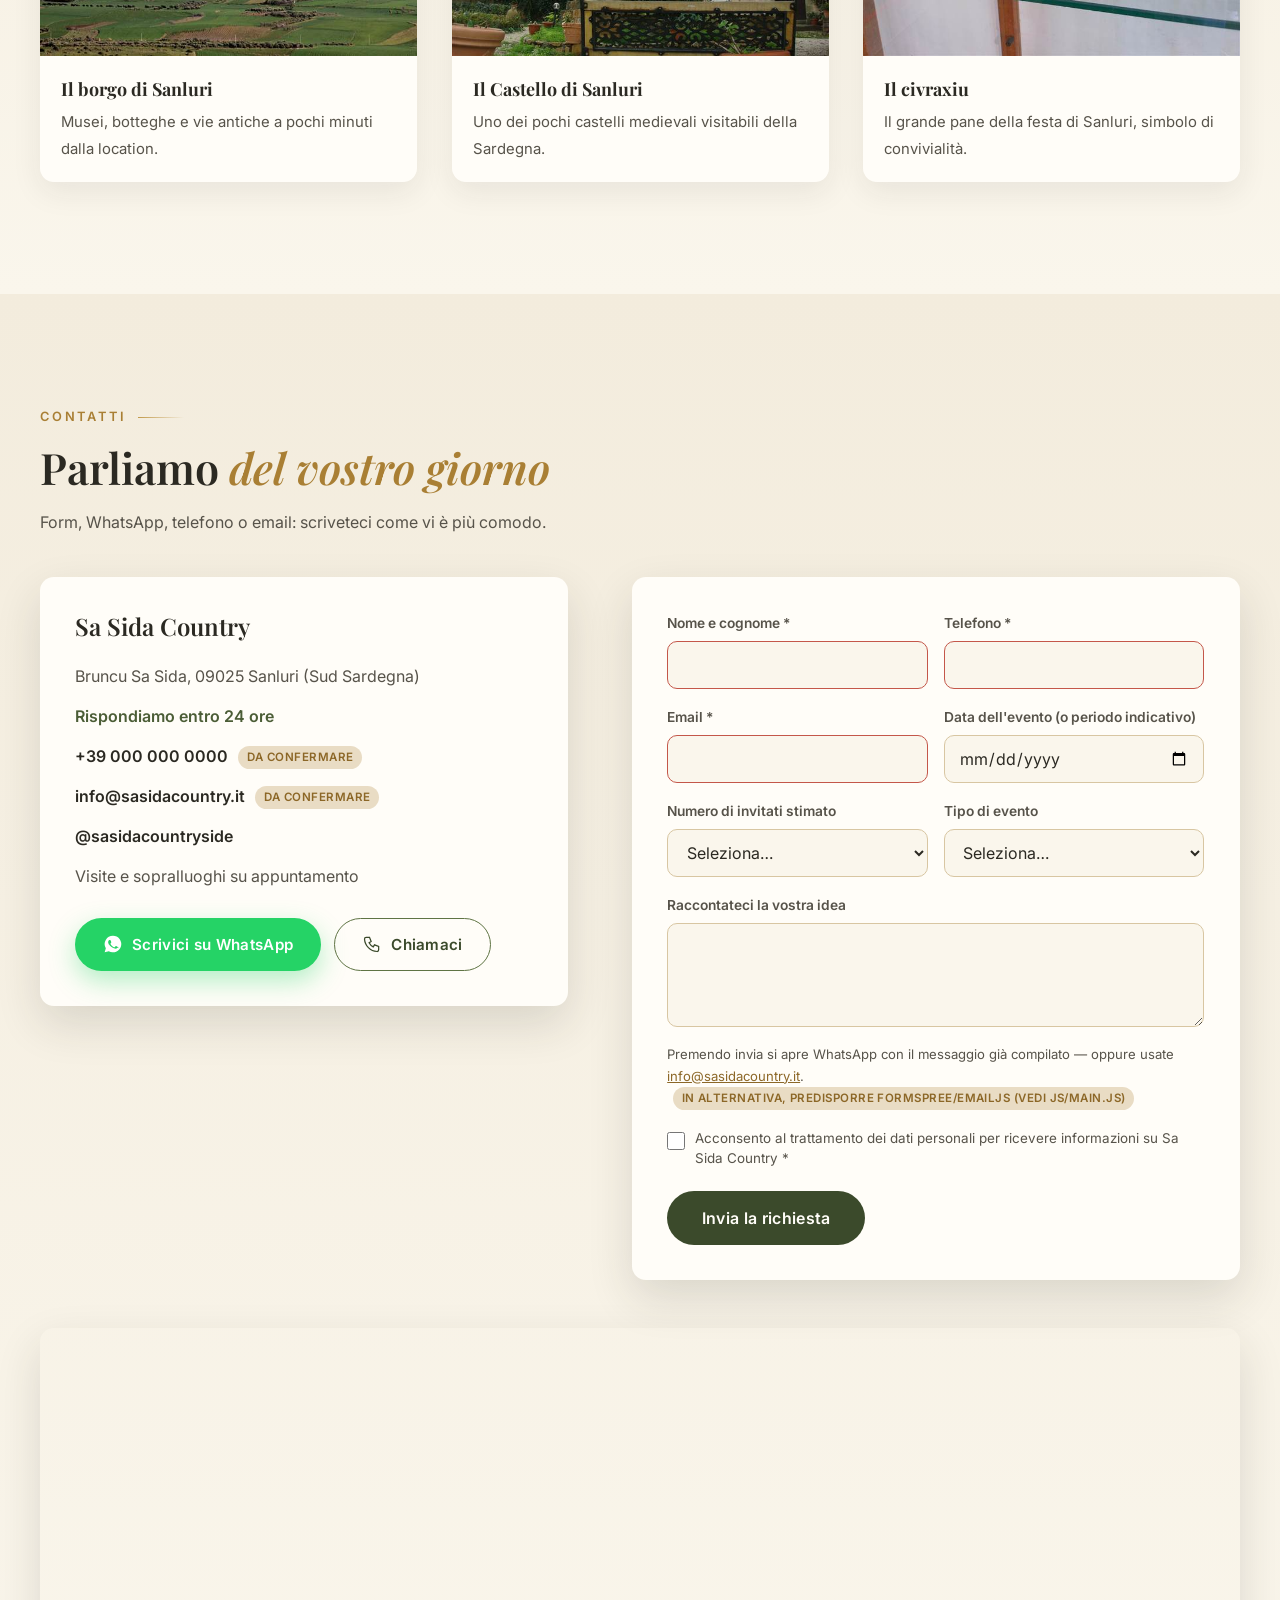
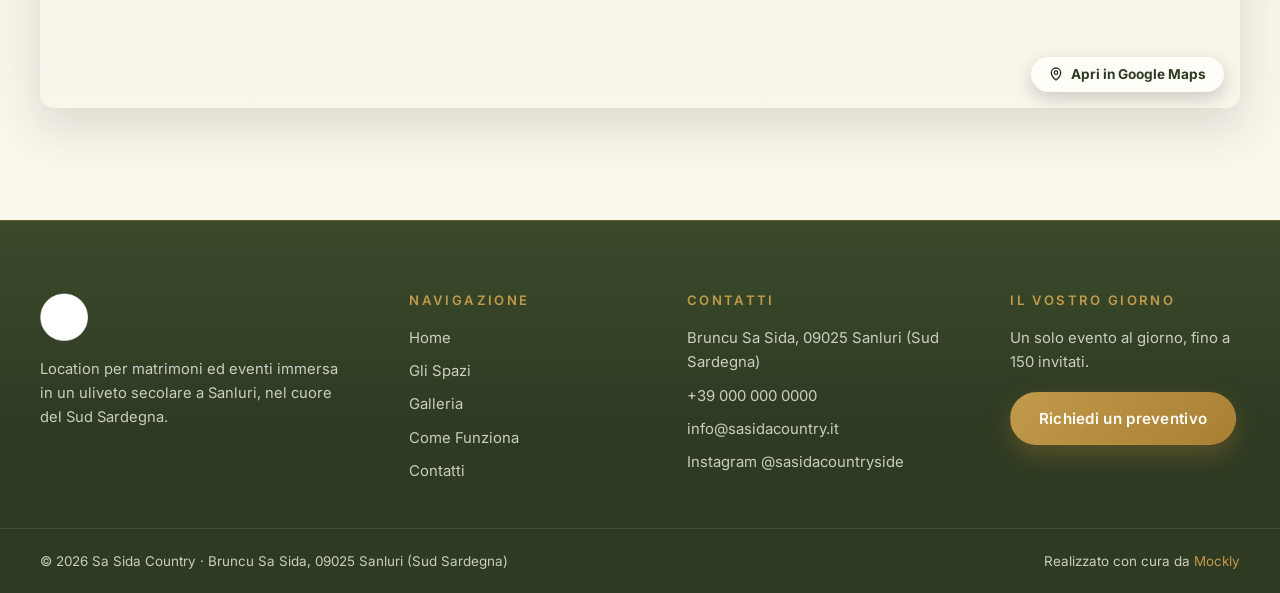
==== commit e09090df: "Fix immagine about spostata a sinistra: le varianti reveal restavano applicate anche dopo il reveal" ====
--- a/index.html
+++ b/index.html
@@ -27,7 +27,7 @@
 
   <link rel="preload" as="image" href="img/hero-terrazza-tramonto.jpg" imagesrcset="img/hero-terrazza-tramonto-640.jpg 640w, img/hero-terrazza-tramonto.jpg 1280w" imagesizes="100vw">
 
-  <link rel="stylesheet" href="css/style.css?v=8">
+  <link rel="stylesheet" href="css/style.css?v=10">
 
   <!-- Schema.org: LocalBusiness / EventVenue -->
   <script type="application/ld+json">
--- a/css/style.css
+++ b/css/style.css
@@ -1036,6 +1036,11 @@
 .about__media.reveal, .about__media .reveal { transform: translateX(-40px); }
 .about__text .reveal { transform: translateY(30px); }
 .gallery-grid .reveal, .territorio__card.reveal, .space-card.reveal { transform: scale(.93) translateY(8px); }
+
+/* Quando un elemento è rivelato ogni variante torna a riposo */
+.reveal--left.in, .reveal--right.in, .reveal--zoom.in,
+.about__media.reveal.in, .about__media .reveal.in,
+.about__text .reveal.in,
 .gallery-grid .reveal.in, .territorio__card.reveal.in, .space-card.reveal.in { transform: none; }
 
 /* Linea dei passi che si disegna */
@@ -1082,7 +1087,7 @@
   .footer__grid { grid-template-columns: 1fr 1fr; }
   .hero__scroll { display: none; }
 
-  /* menu mobile */
+  /* menu mobile: pulsante hamburger, niente CTA in header */
   .nav-toggle { display: flex; }
   .header-cta { display: none; }
 
@@ -1107,36 +1112,50 @@
   }
   body.nav-open::after { opacity: 1; pointer-events: auto; }
 
+  /* Pannello menu: perde sotto l'header, da chiuso è del tutto invisibile */
   .main-nav {
     position: fixed;
-    inset: var(--header-h) 0 auto 0;
+    top: var(--header-h);
+    left: 0;
+    right: 0;
     z-index: 59;
     background: var(--sand-100);
     border-bottom: 1px solid var(--sand-300);
     box-shadow: 0 18px 40px rgba(43, 41, 34, .16);
-    padding: .8rem 1.5rem calc(1.2rem + env(safe-area-inset-bottom));
-    max-height: calc(100vh - var(--header-h));
+    border-radius: 0 0 var(--radius) var(--radius);
+    padding: .4rem 1.5rem calc(1.4rem + env(safe-area-inset-bottom));
     max-height: calc(100svh - var(--header-h));
     overflow-y: auto;
-    transform: translateY(-115%);
-    transition: transform .35s var(--ease);
-    border-radius: 0 0 var(--radius) var(--radius);
+    -webkit-overflow-scrolling: touch;
+    overscroll-behavior: contain;
+    visibility: hidden;
+    opacity: 0;
+    transform: translateY(-14px);
+    transition: opacity .3s var(--ease), transform .3s var(--ease), visibility 0s linear .3s;
   }
-  .main-nav.open { transform: none; }
+  .main-nav.open {
+    visibility: visible;
+    opacity: 1;
+    transform: none;
+    transition: opacity .3s var(--ease), transform .3s var(--ease);
+  }
 
   .nav-list { flex-direction: column; align-items: stretch; gap: 0; }
   .nav-link, .site-header.is-scrolled .nav-link {
+    display: block;
     color: var(--ink);
-    font-size: 1.08rem;
+    font-size: 1.05rem;
     font-weight: 600;
-    padding: .95rem 0;
+    padding: 1rem .2rem;
     text-align: center;
     border-bottom: 1px solid var(--sand-300);
     opacity: 1;
     transform: none;
   }
+  .nav-link::after { display: none; }
+  .nav-link:hover, .nav-link:active { color: var(--gold-700); }
   .nav-link.is-active, .site-header.is-scrolled .nav-link.is-active { color: var(--gold-600); }
-  .nav-cta-mobile { display: block; margin-top: 1.1rem; }
+  .nav-cta-mobile { display: block; margin-top: 1.2rem; }
   .nav-cta-mobile .btn { width: 100%; }
 
   .contatti__grid { grid-template-columns: 1fr; }
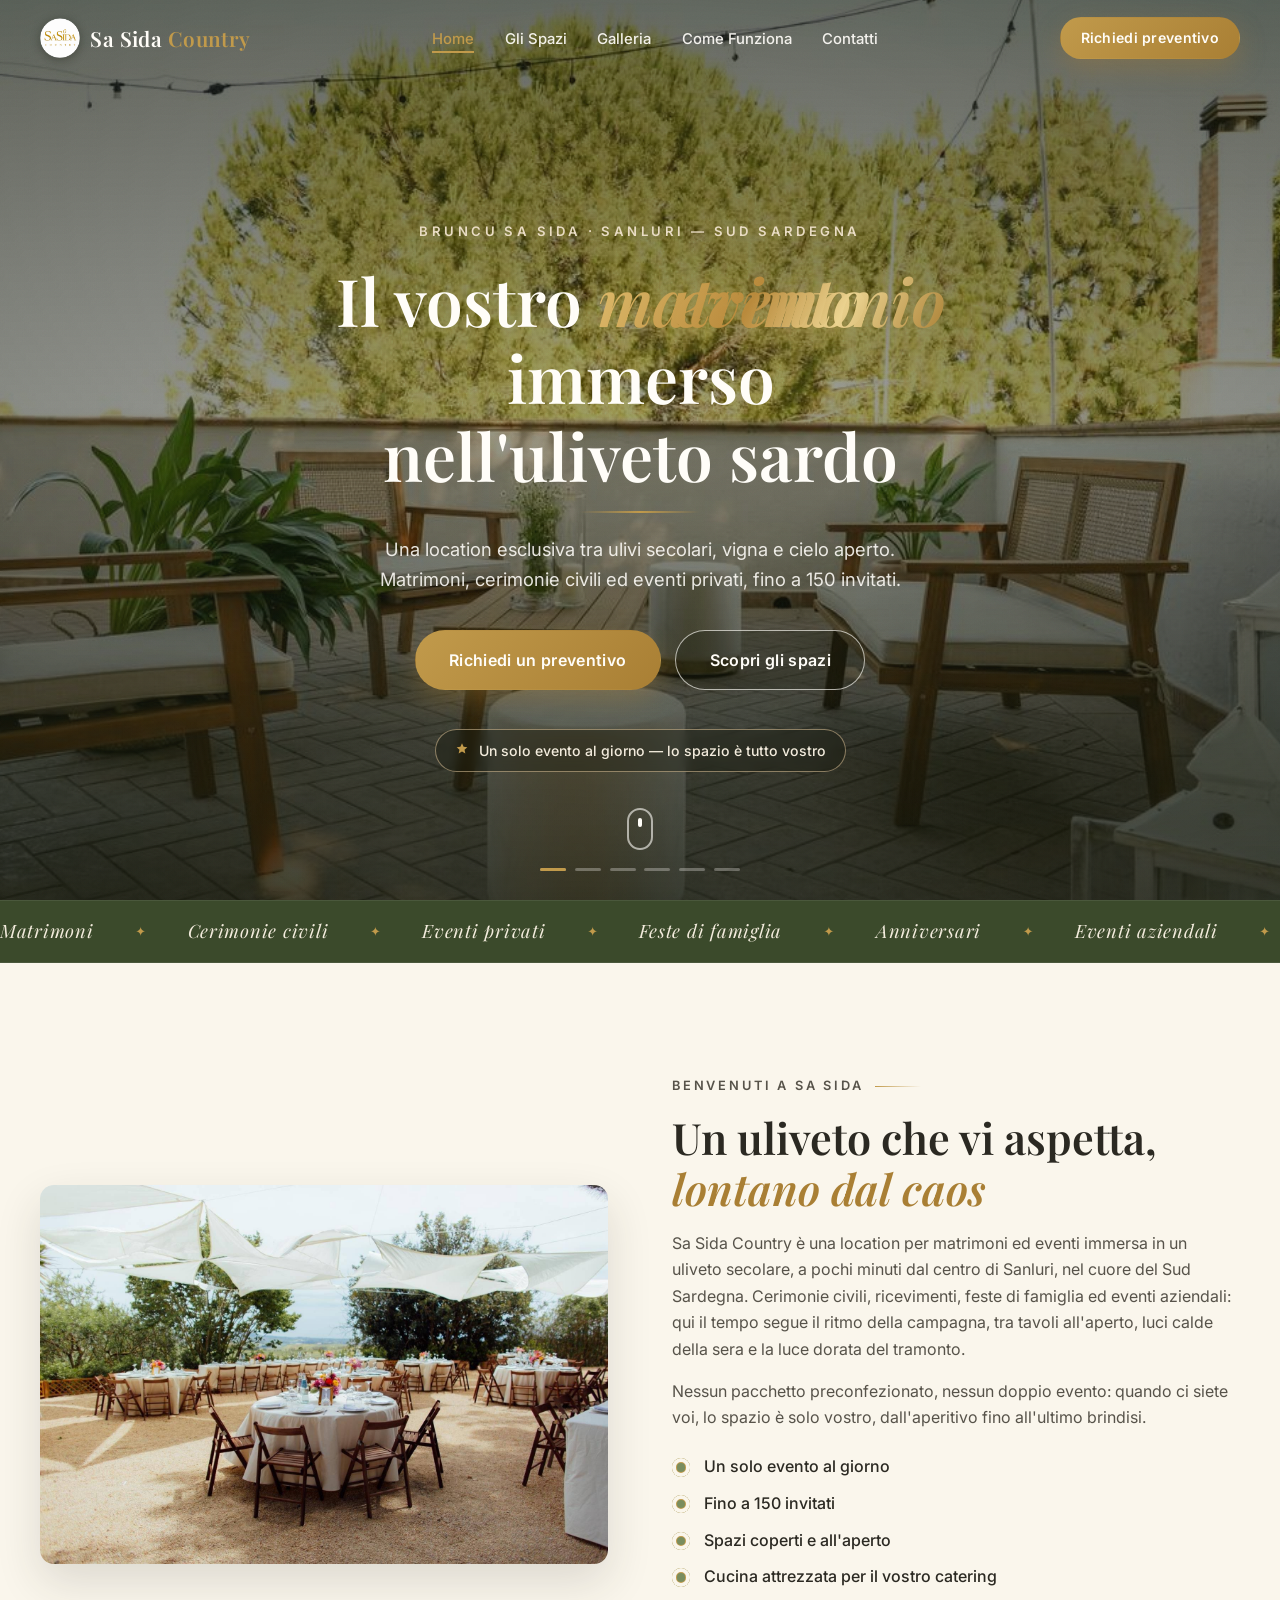
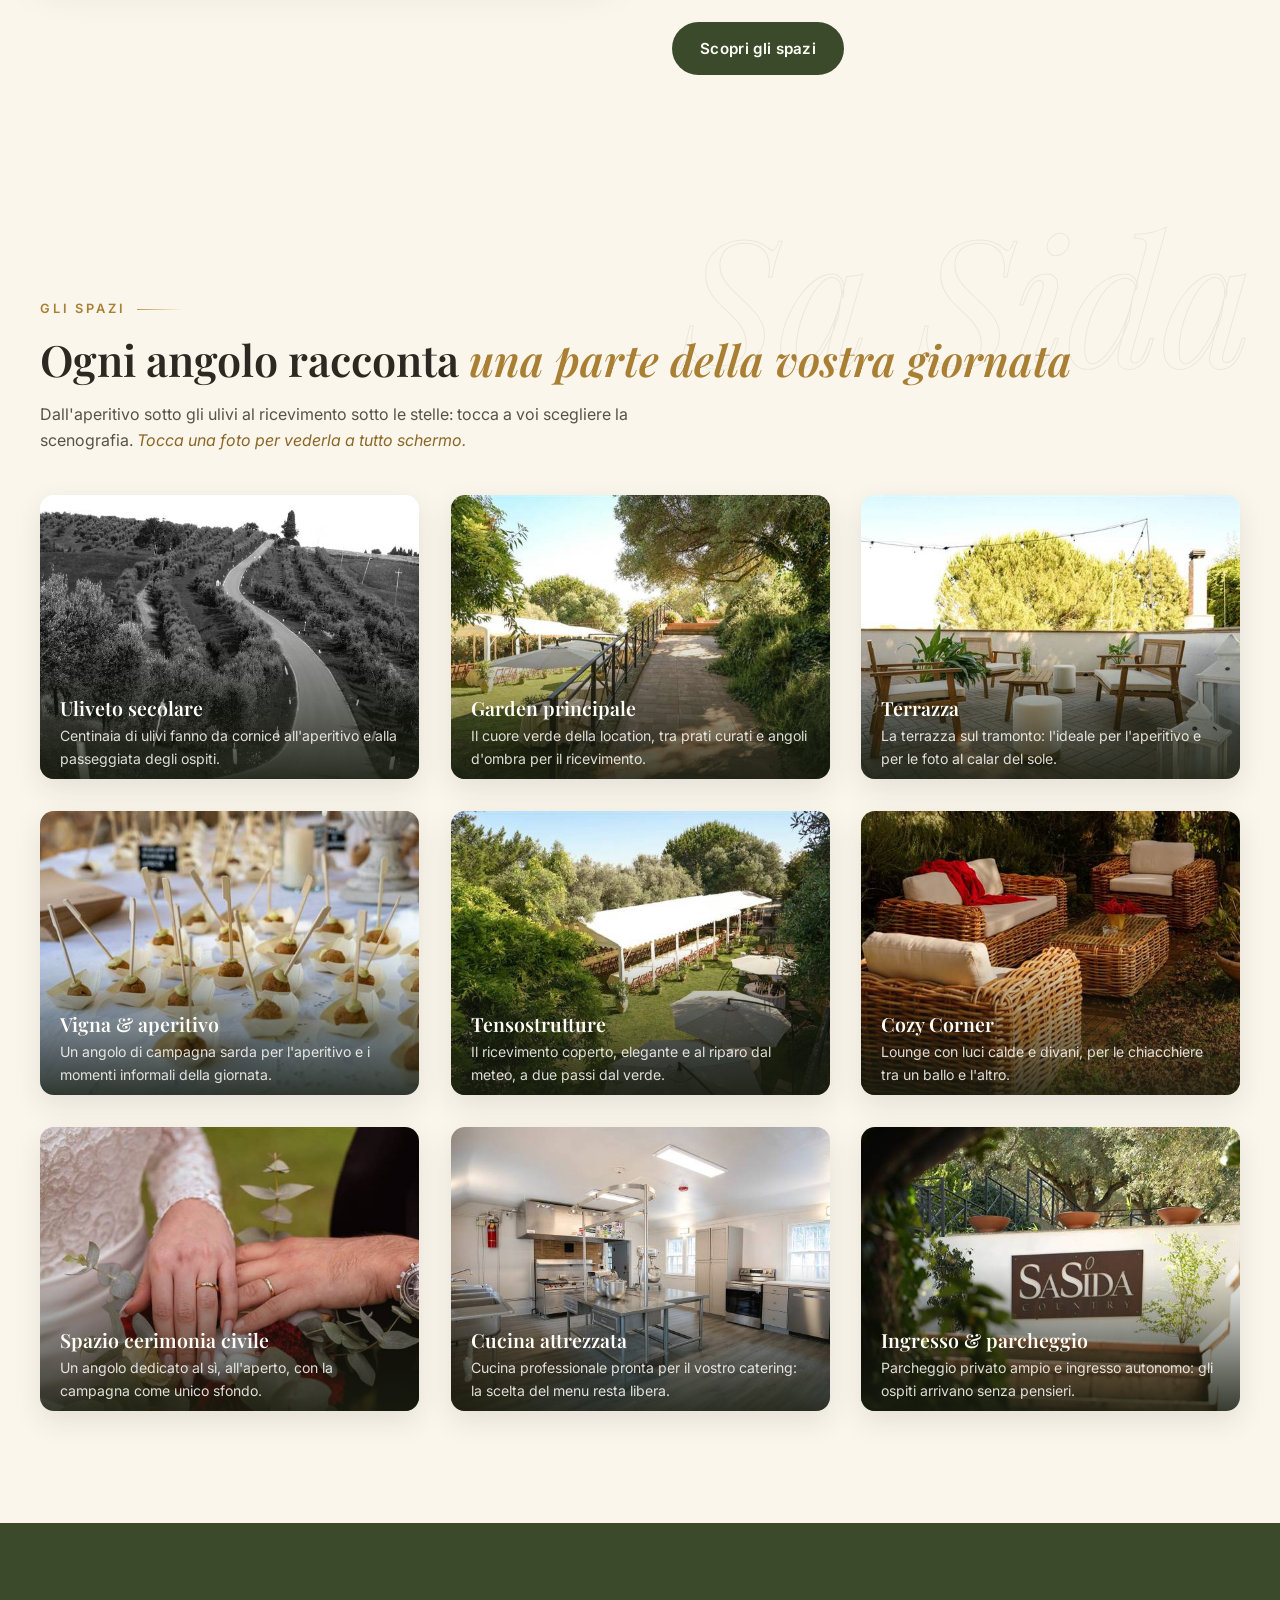
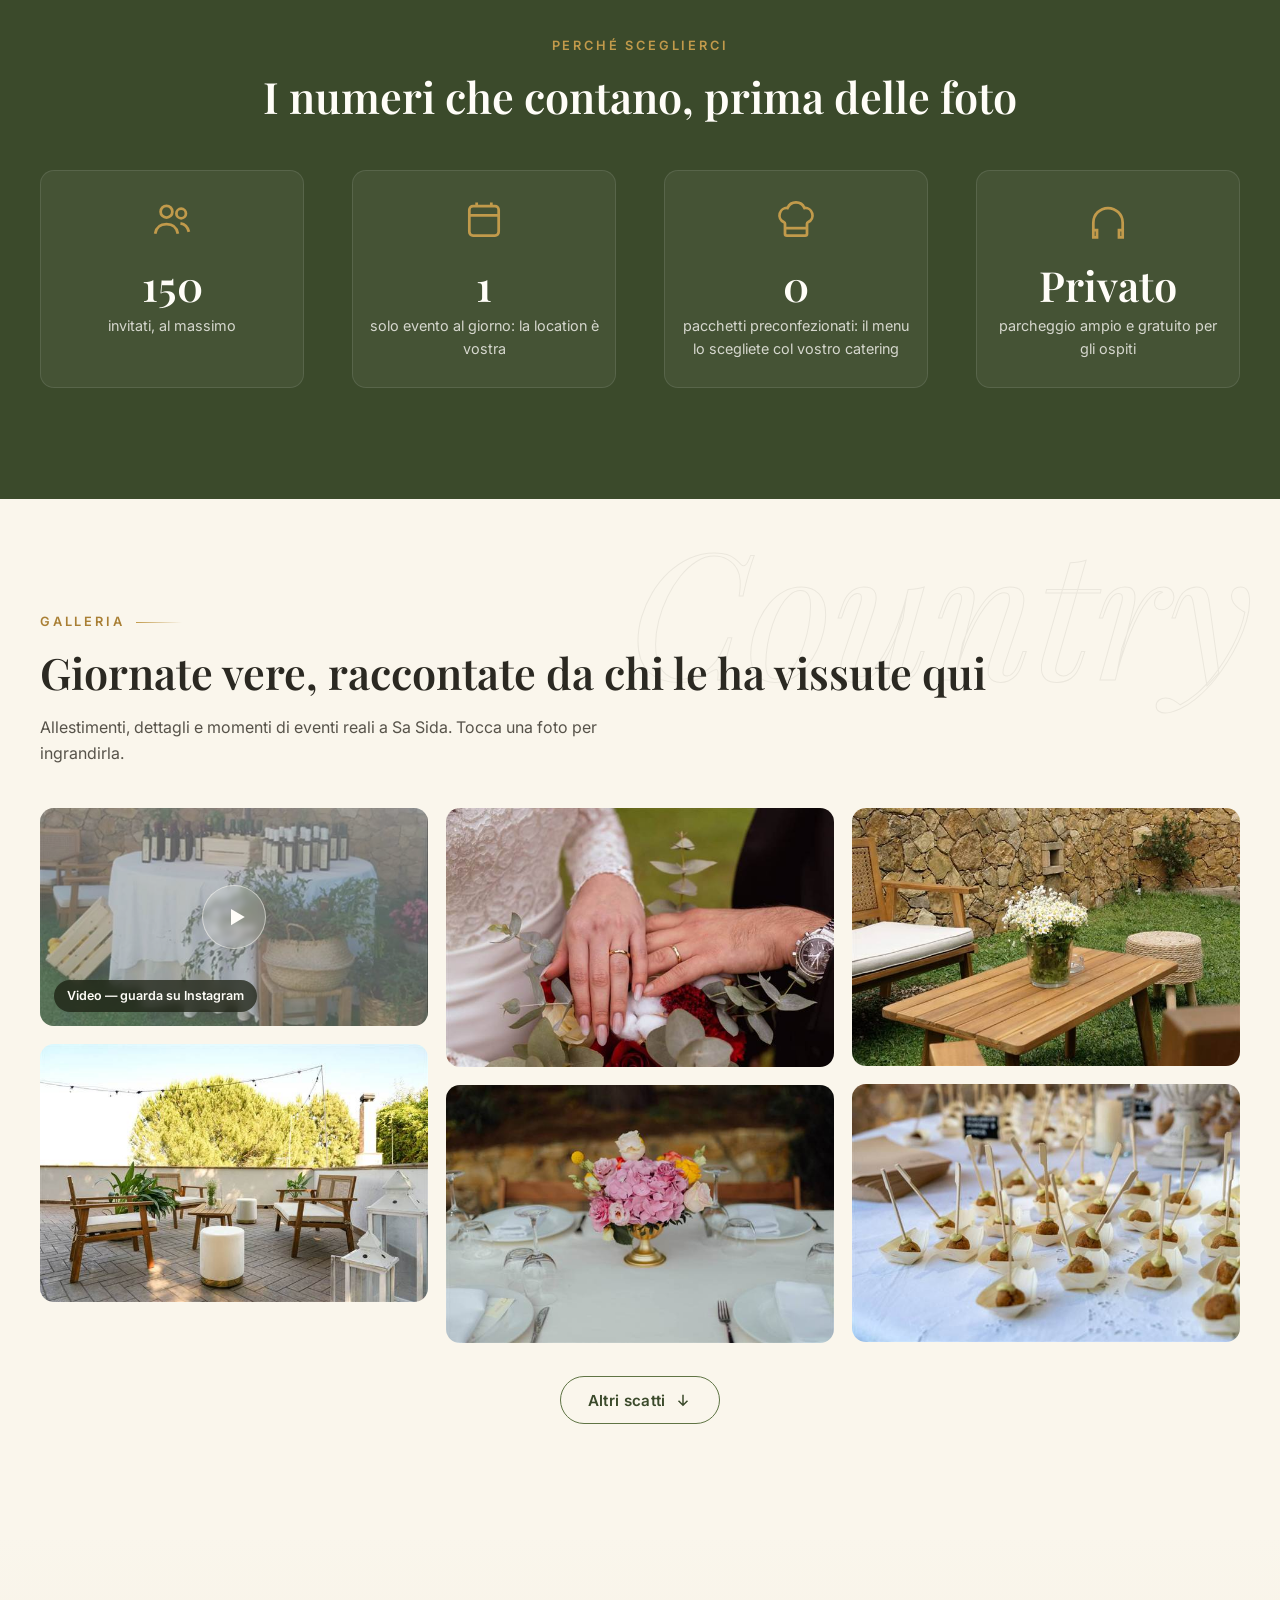
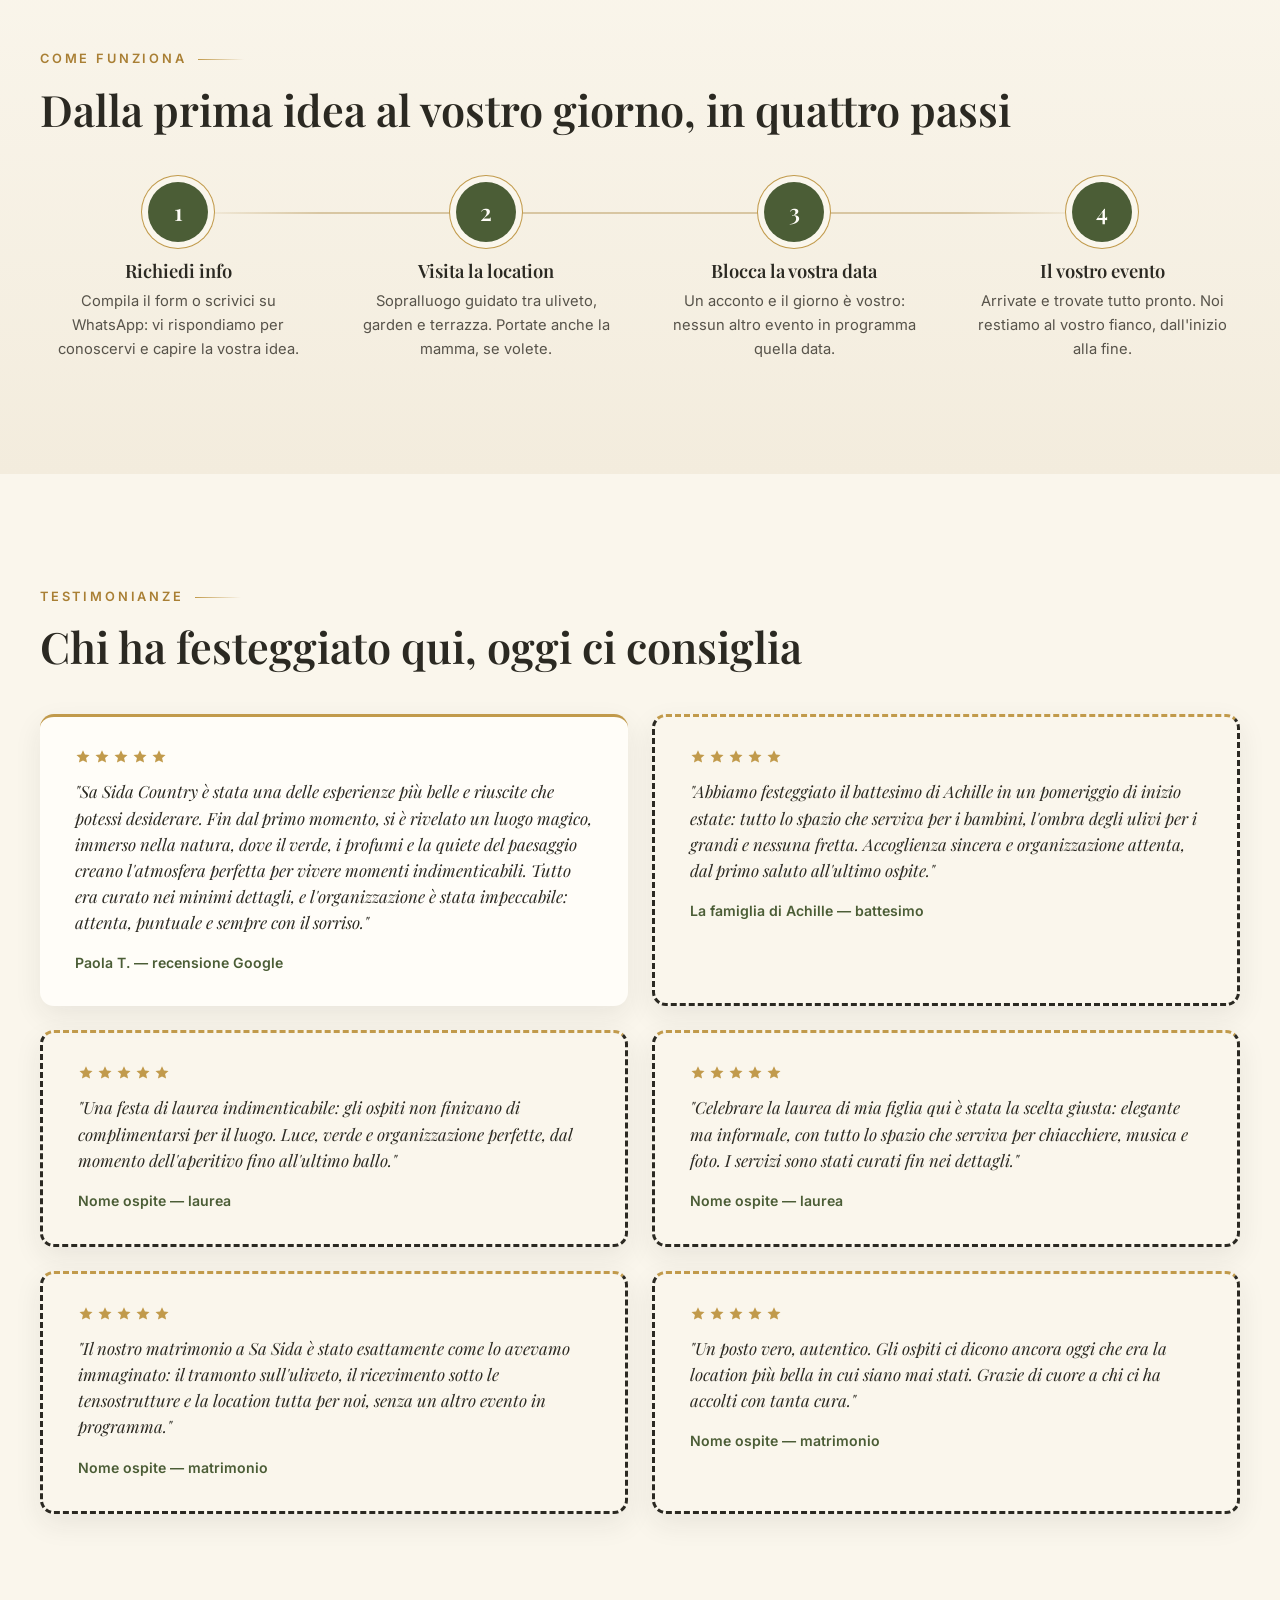
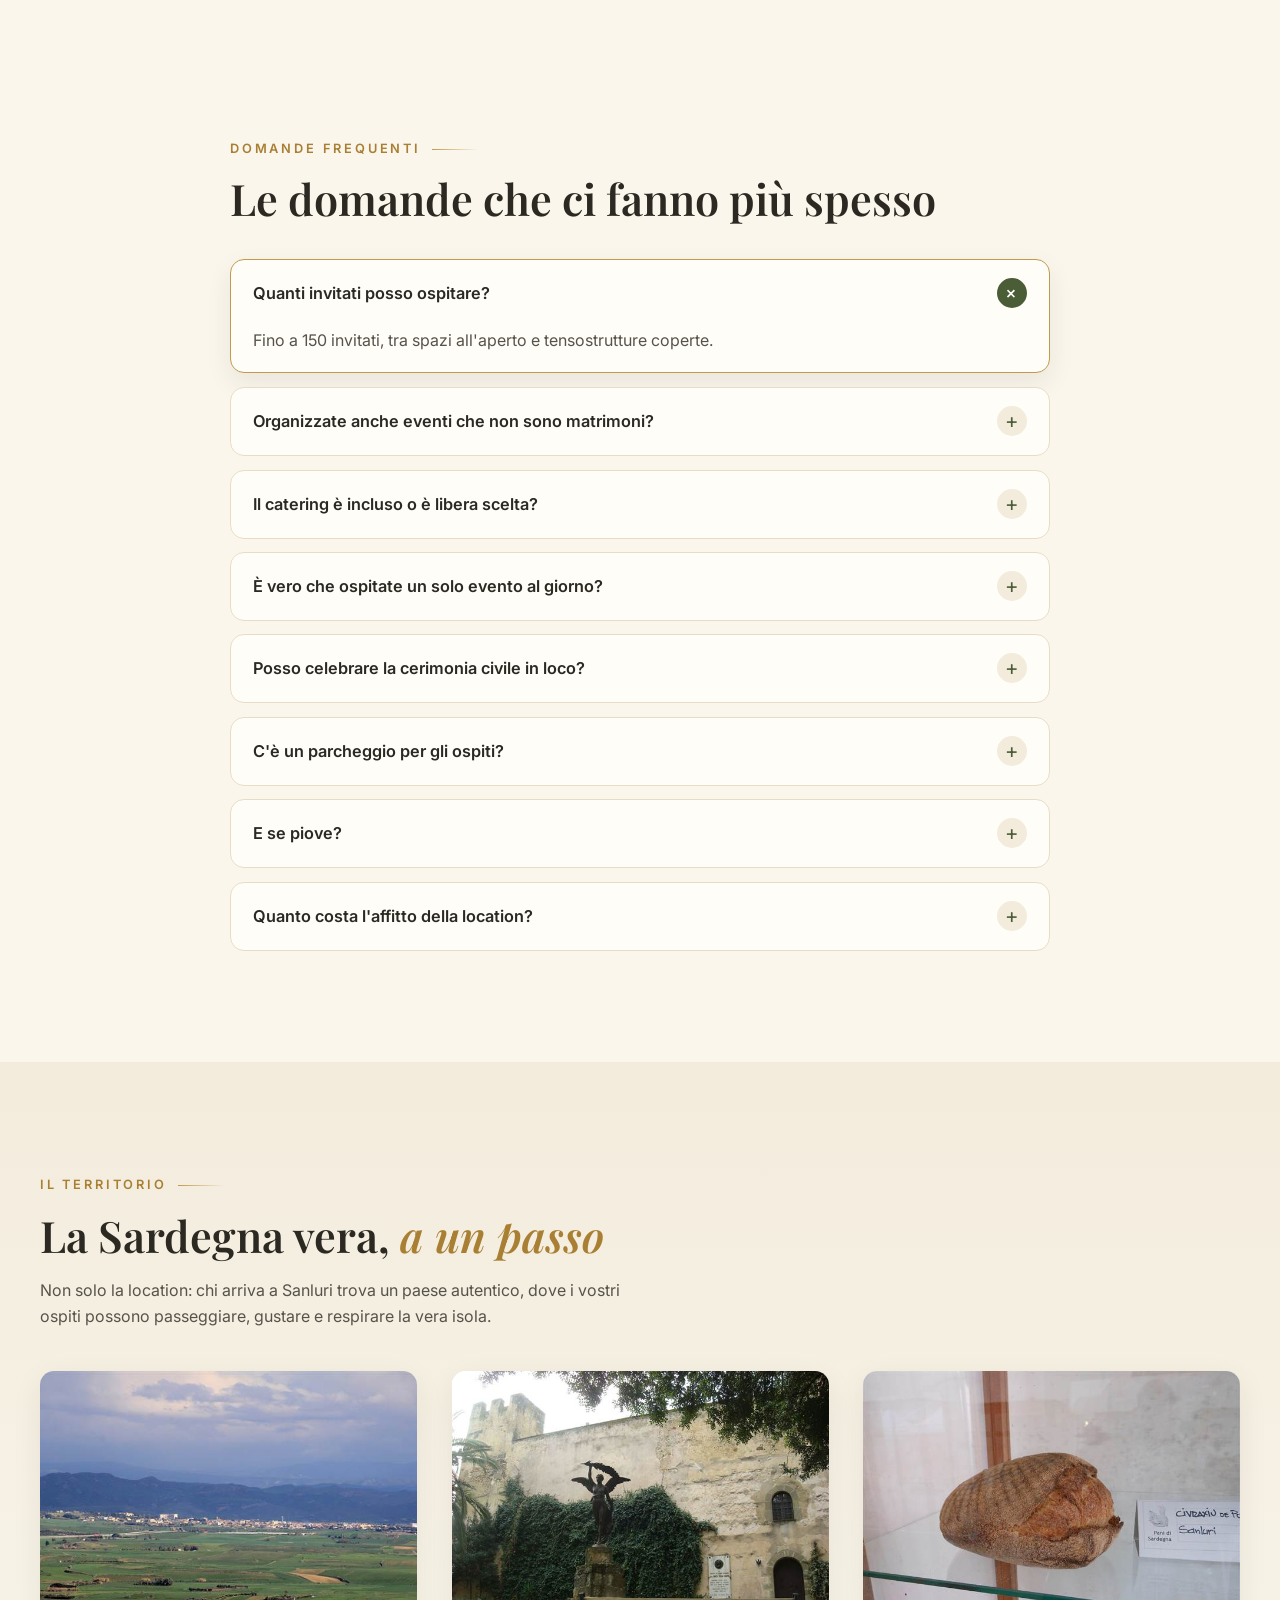
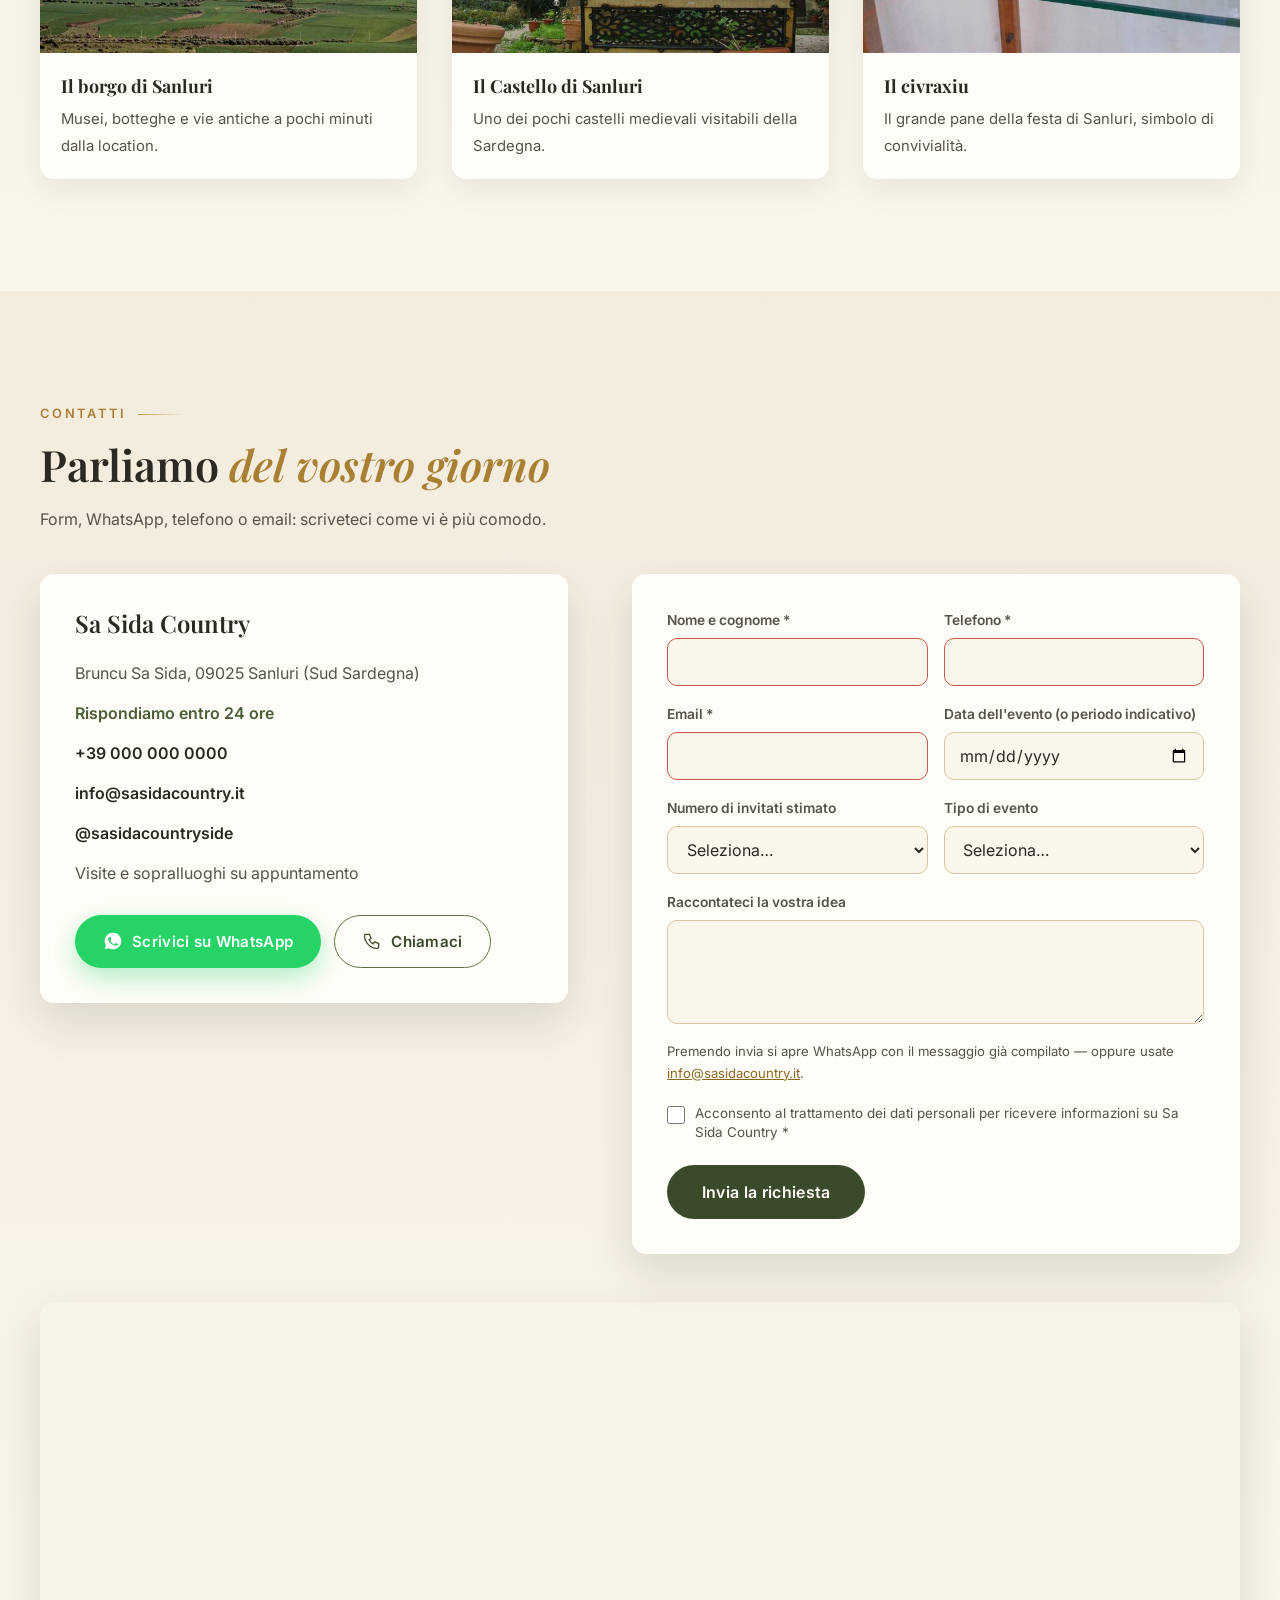
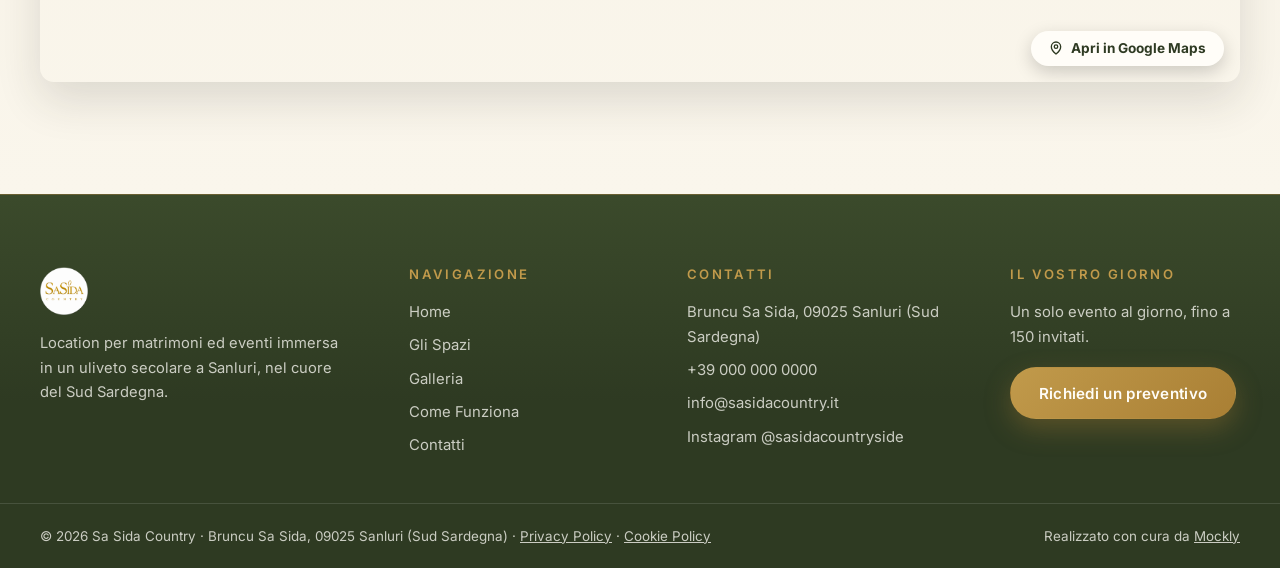
==== commit 7bd3072e: "Rimosso tutti i box 'da confermare', aggiunte pagine privacy e cookie policy, logo footer = logo pri" ====
--- a/index.html
+++ b/index.html
@@ -27,7 +27,7 @@
 
   <link rel="preload" as="image" href="img/hero-terrazza-tramonto.jpg" imagesrcset="img/hero-terrazza-tramonto-640.jpg 640w, img/hero-terrazza-tramonto.jpg 1280w" imagesizes="100vw">
 
-  <link rel="stylesheet" href="css/style.css?v=10">
+  <link rel="stylesheet" href="css/style.css?v=11">
 
   <!-- Schema.org: LocalBusiness / EventVenue -->
   <script type="application/ld+json">
@@ -273,7 +273,7 @@
                  sizes="(max-width: 700px) 100vw, (max-width: 1100px) 50vw, 33vw" alt="La cucina professionale attrezzata per il catering" loading="lazy" width="1920" height="1280">
             <figcaption class="space-card__caption">
               <h3>Cucina attrezzata</h3>
-              <p>Cucina professionale pronta per il vostro catering: la scelta del menu resta libera.<br><small>Da confermare: catering convenzionati o libera scelta.</small></p>
+              <p>Cucina professionale pronta per il vostro catering: la scelta del menu resta libera.</p>
             </figcaption>
           <span class="space-card__view" aria-hidden="true"><svg viewBox="0 0 24 24" width="18" height="18" fill="none" stroke="currentColor" stroke-width="2" aria-hidden="true"><circle cx="11" cy="11" r="7"/><path d="m21 21-4.3-4.3"/></svg></span>
           </figure>
@@ -559,35 +559,35 @@
               <svg viewBox="0 0 24 24" width="16" height="16" fill="currentColor" aria-hidden="true"><path d="M12 2l2.9 6.3 6.9.7-5.2 4.6 1.5 6.8L12 17.2l-6.1 3.2 1.5-6.8L2.2 9l6.9-.7L12 2z"/></svg><svg viewBox="0 0 24 24" width="16" height="16" fill="currentColor" aria-hidden="true"><path d="M12 2l2.9 6.3 6.9.7-5.2 4.6 1.5 6.8L12 17.2l-6.1 3.2 1.5-6.8L2.2 9l6.9-.7L12 2z"/></svg><svg viewBox="0 0 24 24" width="16" height="16" fill="currentColor" aria-hidden="true"><path d="M12 2l2.9 6.3 6.9.7-5.2 4.6 1.5 6.8L12 17.2l-6.1 3.2 1.5-6.8L2.2 9l6.9-.7L12 2z"/></svg><svg viewBox="0 0 24 24" width="16" height="16" fill="currentColor" aria-hidden="true"><path d="M12 2l2.9 6.3 6.9.7-5.2 4.6 1.5 6.8L12 17.2l-6.1 3.2 1.5-6.8L2.2 9l6.9-.7L12 2z"/></svg><svg viewBox="0 0 24 24" width="16" height="16" fill="currentColor" aria-hidden="true"><path d="M12 2l2.9 6.3 6.9.7-5.2 4.6 1.5 6.8L12 17.2l-6.1 3.2 1.5-6.8L2.2 9l6.9-.7L12 2z"/></svg>
             </p>
             <p class="testimonial__text">"Abbiamo festeggiato il battesimo di Achille in un pomeriggio di inizio estate: tutto lo spazio che serviva per i bambini, l'ombra degli ulivi per i grandi e nessuna fretta. Accoglienza sincera e organizzazione attenta, dal primo saluto all'ultimo ospite."</p>
-            <footer class="testimonial__author">La famiglia di Achille — battesimo <span class="tag-placeholder">esempio, da sostituire</span></footer>
+            <footer class="testimonial__author">La famiglia di Achille — battesimo</footer>
           </blockquote>
           <blockquote class="testimonial placeholder">
             <p class="testimonial__stars" aria-label="5 stelle su 5">
               <svg viewBox="0 0 24 24" width="16" height="16" fill="currentColor" aria-hidden="true"><path d="M12 2l2.9 6.3 6.9.7-5.2 4.6 1.5 6.8L12 17.2l-6.1 3.2 1.5-6.8L2.2 9l6.9-.7L12 2z"/></svg><svg viewBox="0 0 24 24" width="16" height="16" fill="currentColor" aria-hidden="true"><path d="M12 2l2.9 6.3 6.9.7-5.2 4.6 1.5 6.8L12 17.2l-6.1 3.2 1.5-6.8L2.2 9l6.9-.7L12 2z"/></svg><svg viewBox="0 0 24 24" width="16" height="16" fill="currentColor" aria-hidden="true"><path d="M12 2l2.9 6.3 6.9.7-5.2 4.6 1.5 6.8L12 17.2l-6.1 3.2 1.5-6.8L2.2 9l6.9-.7L12 2z"/></svg><svg viewBox="0 0 24 24" width="16" height="16" fill="currentColor" aria-hidden="true"><path d="M12 2l2.9 6.3 6.9.7-5.2 4.6 1.5 6.8L12 17.2l-6.1 3.2 1.5-6.8L2.2 9l6.9-.7L12 2z"/></svg><svg viewBox="0 0 24 24" width="16" height="16" fill="currentColor" aria-hidden="true"><path d="M12 2l2.9 6.3 6.9.7-5.2 4.6 1.5 6.8L12 17.2l-6.1 3.2 1.5-6.8L2.2 9l6.9-.7L12 2z"/></svg>
             </p>
             <p class="testimonial__text">"Una festa di laurea indimenticabile: gli ospiti non finivano di complimentarsi per il luogo. Luce, verde e organizzazione perfette, dal momento dell'aperitivo fino all'ultimo ballo."</p>
-            <footer class="testimonial__author">Nome ospite — laurea <span class="tag-placeholder">esempio, da sostituire</span></footer>
+            <footer class="testimonial__author">Nome ospite — laurea</footer>
           </blockquote>
           <blockquote class="testimonial placeholder">
             <p class="testimonial__stars" aria-label="5 stelle su 5">
               <svg viewBox="0 0 24 24" width="16" height="16" fill="currentColor" aria-hidden="true"><path d="M12 2l2.9 6.3 6.9.7-5.2 4.6 1.5 6.8L12 17.2l-6.1 3.2 1.5-6.8L2.2 9l6.9-.7L12 2z"/></svg><svg viewBox="0 0 24 24" width="16" height="16" fill="currentColor" aria-hidden="true"><path d="M12 2l2.9 6.3 6.9.7-5.2 4.6 1.5 6.8L12 17.2l-6.1 3.2 1.5-6.8L2.2 9l6.9-.7L12 2z"/></svg><svg viewBox="0 0 24 24" width="16" height="16" fill="currentColor" aria-hidden="true"><path d="M12 2l2.9 6.3 6.9.7-5.2 4.6 1.5 6.8L12 17.2l-6.1 3.2 1.5-6.8L2.2 9l6.9-.7L12 2z"/></svg><svg viewBox="0 0 24 24" width="16" height="16" fill="currentColor" aria-hidden="true"><path d="M12 2l2.9 6.3 6.9.7-5.2 4.6 1.5 6.8L12 17.2l-6.1 3.2 1.5-6.8L2.2 9l6.9-.7L12 2z"/></svg><svg viewBox="0 0 24 24" width="16" height="16" fill="currentColor" aria-hidden="true"><path d="M12 2l2.9 6.3 6.9.7-5.2 4.6 1.5 6.8L12 17.2l-6.1 3.2 1.5-6.8L2.2 9l6.9-.7L12 2z"/></svg>
             </p>
             <p class="testimonial__text">"Celebrare la laurea di mia figlia qui è stata la scelta giusta: elegante ma informale, con tutto lo spazio che serviva per chiacchiere, musica e foto. I servizi sono stati curati fin nei dettagli."</p>
-            <footer class="testimonial__author">Nome ospite — laurea <span class="tag-placeholder">esempio, da sostituire</span></footer>
+            <footer class="testimonial__author">Nome ospite — laurea</footer>
           </blockquote>
           <blockquote class="testimonial placeholder">
             <p class="testimonial__stars" aria-label="5 stelle su 5">
               <svg viewBox="0 0 24 24" width="16" height="16" fill="currentColor" aria-hidden="true"><path d="M12 2l2.9 6.3 6.9.7-5.2 4.6 1.5 6.8L12 17.2l-6.1 3.2 1.5-6.8L2.2 9l6.9-.7L12 2z"/></svg><svg viewBox="0 0 24 24" width="16" height="16" fill="currentColor" aria-hidden="true"><path d="M12 2l2.9 6.3 6.9.7-5.2 4.6 1.5 6.8L12 17.2l-6.1 3.2 1.5-6.8L2.2 9l6.9-.7L12 2z"/></svg><svg viewBox="0 0 24 24" width="16" height="16" fill="currentColor" aria-hidden="true"><path d="M12 2l2.9 6.3 6.9.7-5.2 4.6 1.5 6.8L12 17.2l-6.1 3.2 1.5-6.8L2.2 9l6.9-.7L12 2z"/></svg><svg viewBox="0 0 24 24" width="16" height="16" fill="currentColor" aria-hidden="true"><path d="M12 2l2.9 6.3 6.9.7-5.2 4.6 1.5 6.8L12 17.2l-6.1 3.2 1.5-6.8L2.2 9l6.9-.7L12 2z"/></svg><svg viewBox="0 0 24 24" width="16" height="16" fill="currentColor" aria-hidden="true"><path d="M12 2l2.9 6.3 6.9.7-5.2 4.6 1.5 6.8L12 17.2l-6.1 3.2 1.5-6.8L2.2 9l6.9-.7L12 2z"/></svg>
             </p>
             <p class="testimonial__text">"Il nostro matrimonio a Sa Sida è stato esattamente come lo avevamo immaginato: il tramonto sull'uliveto, il ricevimento sotto le tensostrutture e la location tutta per noi, senza un altro evento in programma."</p>
-            <footer class="testimonial__author">Nome ospite — matrimonio <span class="tag-placeholder">esempio, da sostituire</span></footer>
+            <footer class="testimonial__author">Nome ospite — matrimonio</footer>
           </blockquote>
           <blockquote class="testimonial placeholder">
             <p class="testimonial__stars" aria-label="5 stelle su 5">
               <svg viewBox="0 0 24 24" width="16" height="16" fill="currentColor" aria-hidden="true"><path d="M12 2l2.9 6.3 6.9.7-5.2 4.6 1.5 6.8L12 17.2l-6.1 3.2 1.5-6.8L2.2 9l6.9-.7L12 2z"/></svg><svg viewBox="0 0 24 24" width="16" height="16" fill="currentColor" aria-hidden="true"><path d="M12 2l2.9 6.3 6.9.7-5.2 4.6 1.5 6.8L12 17.2l-6.1 3.2 1.5-6.8L2.2 9l6.9-.7L12 2z"/></svg><svg viewBox="0 0 24 24" width="16" height="16" fill="currentColor" aria-hidden="true"><path d="M12 2l2.9 6.3 6.9.7-5.2 4.6 1.5 6.8L12 17.2l-6.1 3.2 1.5-6.8L2.2 9l6.9-.7L12 2z"/></svg><svg viewBox="0 0 24 24" width="16" height="16" fill="currentColor" aria-hidden="true"><path d="M12 2l2.9 6.3 6.9.7-5.2 4.6 1.5 6.8L12 17.2l-6.1 3.2 1.5-6.8L2.2 9l6.9-.7L12 2z"/></svg><svg viewBox="0 0 24 24" width="16" height="16" fill="currentColor" aria-hidden="true"><path d="M12 2l2.9 6.3 6.9.7-5.2 4.6 1.5 6.8L12 17.2l-6.1 3.2 1.5-6.8L2.2 9l6.9-.7L12 2z"/></svg>
             </p>
             <p class="testimonial__text">"Un posto vero, autentico. Gli ospiti ci dicono ancora oggi che era la location più bella in cui siano mai stati. Grazie di cuore a chi ci ha accolti con tanta cura."</p>
-            <footer class="testimonial__author">Nome ospite — matrimonio <span class="tag-placeholder">esempio, da sostituire</span></footer>
+            <footer class="testimonial__author">Nome ospite — matrimonio</footer>
           </blockquote>
           </div>
         </div>
@@ -612,8 +612,7 @@
           </details>
           <details class="faq-item reveal">
             <summary>Il catering è incluso o è libera scelta?</summary>
-            <div class="faq-item__body"><p>La location non fa catering interno: ospitate il catering che preferite, in una cucina attrezzata professionale.
-              <em class="tag-placeholder">Da confermare: eventuali catering convenzionati o consigliati.</em></p></div>
+            <div class="faq-item__body"><p>La location non fa catering interno: ospitate il catering che preferite, in una cucina attrezzata professionale.</p></div>
           </details>
           <details class="faq-item reveal">
             <summary>È vero che ospitate un solo evento al giorno?</summary>
@@ -621,8 +620,7 @@
           </details>
           <details class="faq-item reveal">
             <summary>Posso celebrare la cerimonia civile in loco?</summary>
-            <div class="faq-item__body"><p>Sì, c'è uno spazio dedicato alla cerimonia civile, immerso nel verde.
-              <em class="tag-placeholder">Da confermare: pratiche e documentazione con il comune di Sanluri.</em></p></div>
+            <div class="faq-item__body"><p>Sì, c'è uno spazio dedicato alla cerimonia civile, immerso nel verde.</p></div>
           </details>
           <details class="faq-item reveal">
             <summary>C'è un parcheggio per gli ospiti?</summary>
@@ -630,13 +628,11 @@
           </details>
           <details class="faq-item reveal">
             <summary>E se piove?</summary>
-            <div class="faq-item__body"><p>Le tensostrutture e gli spazi coperti permettono di spostare il ricevimento al riparo senza perdere l'atmosfera della campagna.
-              <em class="tag-placeholder">Da confermare: piano B definitivo e allestimenti coperti.</em></p></div>
+            <div class="faq-item__body"><p>Le tensostrutture e gli spazi coperti permettono di spostare il ricevimento al riparo senza perdere l'atmosfera della campagna.</p></div>
           </details>
           <details class="faq-item reveal">
             <summary>Quanto costa l'affitto della location?</summary>
-            <div class="faq-item__body"><p>L'affitto varia indicativamente da 1.500 € a 4.500 €, secondo stagione e allestimento.
-              <em class="tag-placeholder">Da confermare con il cliente prima della pubblicazione.</em></p></div>
+            <div class="faq-item__body"><p>L'affitto varia indicativamente da 1.500 € a 4.500 €, secondo stagione e allestimento.</p></div>
           </details>
         </div>
       </div>
@@ -689,10 +685,10 @@
               Rispondiamo entro 24 ore
             </p>
             <p class="contatti__line">
-              <a href="tel:+390000000000">+39 000 000 0000</a> <span class="tag-placeholder">da confermare</span>
+              <a href="tel:+390000000000">+39 000 000 0000</a>
             </p>
             <p class="contatti__line">
-              <a href="mailto:info@sasidacountry.it">info@sasidacountry.it</a> <span class="tag-placeholder">da confermare</span>
+              <a href="mailto:info@sasidacountry.it">info@sasidacountry.it</a>
             </p>
             <p class="contatti__line">
               <a href="https://www.instagram.com/sasidacountryside/" target="_blank" rel="noopener">@sasidacountryside</a>
@@ -710,8 +706,6 @@
                 Chiamaci
               </a>
             </div>
-            <!-- TODO: se il cliente lo conferma, sostituire il numero in tutti i punti
-                 (vedi commento in testa al file) -->
           </div>
 
           <form class="contact-form reveal" id="contact-form" novalidate>
@@ -763,8 +757,7 @@
               <textarea id="f-messaggio" name="messaggio" rows="4"></textarea>
             </div>
             <p class="form-note">Premendo invia si apre WhatsApp con il messaggio già compilato —
-              oppure usate <a href="mailto:info@sasidacountry.it">info@sasidacountry.it</a>.
-              <span class="tag-placeholder">In alternativa, predisporre Formspree/EmailJS (vedi js/main.js)</span></p>
+              oppure usate <a href="mailto:info@sasidacountry.it">info@sasidacountry.it</a>.</p>
             <p class="form-hp" aria-hidden="true">
               <label for="f-website">Non compilare questo campo</label>
               <input type="text" id="f-website" name="website" tabindex="-1" autocomplete="off">
@@ -795,7 +788,7 @@
   <footer class="site-footer">
     <div class="container footer__grid">
       <div class="footer__brand">
-        <img src="img/logo-dark.png" alt="Sa Sida Country" width="48" height="48" loading="lazy">
+        <img src="img/logo.png" alt="Sa Sida Country" width="48" height="48" loading="lazy">
         <p>Location per matrimoni ed eventi immersa in un uliveto secolare a Sanluri, nel cuore del Sud Sardegna.</p>
       </div>
       <nav class="footer__col" aria-label="Link rapidi">
@@ -825,7 +818,7 @@
     </div>
     <div class="footer__bottom">
       <div class="container footer__bottom-inner">
-        <p>&copy; <span id="year"></span> Sa Sida Country · Bruncu Sa Sida, 09025 Sanluri (Sud Sardegna)</p>
+        <p>&copy; <span id="year"></span> Sa Sida Country · Bruncu Sa Sida, 09025 Sanluri (Sud Sardegna) · <a href="privacy.html">Privacy Policy</a> · <a href="cookie-policy.html">Cookie Policy</a></p>
         <p class="footer-credit">Realizzato con cura da <a href="https://mockly.it" target="_blank" rel="noopener">Mockly</a></p>
       </div>
     </div>
--- a/css/style.css
+++ b/css/style.css
@@ -924,7 +924,7 @@
   padding: clamp(3rem, 6vw, 4.5rem) 0 2.8rem;
 }
 
-.footer__brand img { margin-bottom: 1rem; filter: brightness(0) invert(1); }
+.footer__brand img { margin-bottom: 1rem; }
 .footer__brand p { font-size: .92rem; max-width: 34ch; }
 
 .footer__col h4 {
@@ -953,6 +953,45 @@
 }
 
 .footer-credit a { color: var(--gold-500); }
+.footer__bottom a { color: rgba(255, 253, 248, .75); text-decoration: underline; }
+.footer__bottom a:hover { color: var(--gold-500); }
+
+/* ---------- Pagine legali (privacy, cookie) ---------- */
+body.page-legal .site-header {
+  background: var(--sand-100);
+  box-shadow: 0 4px 24px rgba(43, 41, 34, .09);
+}
+body.page-legal .logo { color: var(--ink); }
+body.page-legal .nav-link { color: var(--ink-soft); }
+body.page-legal .nav-link:hover { color: var(--ink); }
+body.page-legal .nav-toggle span { background: var(--ink); }
+.legal-page { padding-top: calc(var(--header-h) + 3rem); }
+
+.legal { max-width: 820px; margin-inline: auto; }
+.legal .eyebrow { margin-bottom: .8rem; }
+.legal h1 {
+  font-family: var(--font-serif);
+  font-size: clamp(2rem, 5vw, 2.9rem);
+  font-weight: 600;
+  line-height: 1.15;
+  color: var(--ink);
+  margin-bottom: .7rem;
+}
+.legal__updated { color: var(--ink-soft); font-size: .92rem; margin-bottom: 2.2rem; }
+.legal h2 {
+  font-family: var(--font-serif);
+  font-size: 1.35rem;
+  font-weight: 600;
+  color: var(--ink);
+  margin: 2.2rem 0 .8rem;
+}
+.legal h3 { font-size: 1rem; font-weight: 600; color: var(--ink); margin: 1.4rem 0 .5rem; }
+.legal p, .legal li { color: var(--ink-soft); line-height: 1.75; }
+.legal ul, .legal ol { margin: .5rem 0 1rem 1.3rem; display: grid; gap: .45rem; }
+.legal a { color: var(--gold-700); text-decoration: underline; }
+.legal table { width: 100%; border-collapse: collapse; margin: 1rem 0; }
+.legal th, .legal td { border: 1px solid var(--sand-300); padding: .55rem .8rem; font-size: .9rem; text-align: left; vertical-align: top; }
+.legal th { background: var(--sand-200); font-weight: 600; }
 
 /* ---------- Lightbox ---------- */
 .lightbox {
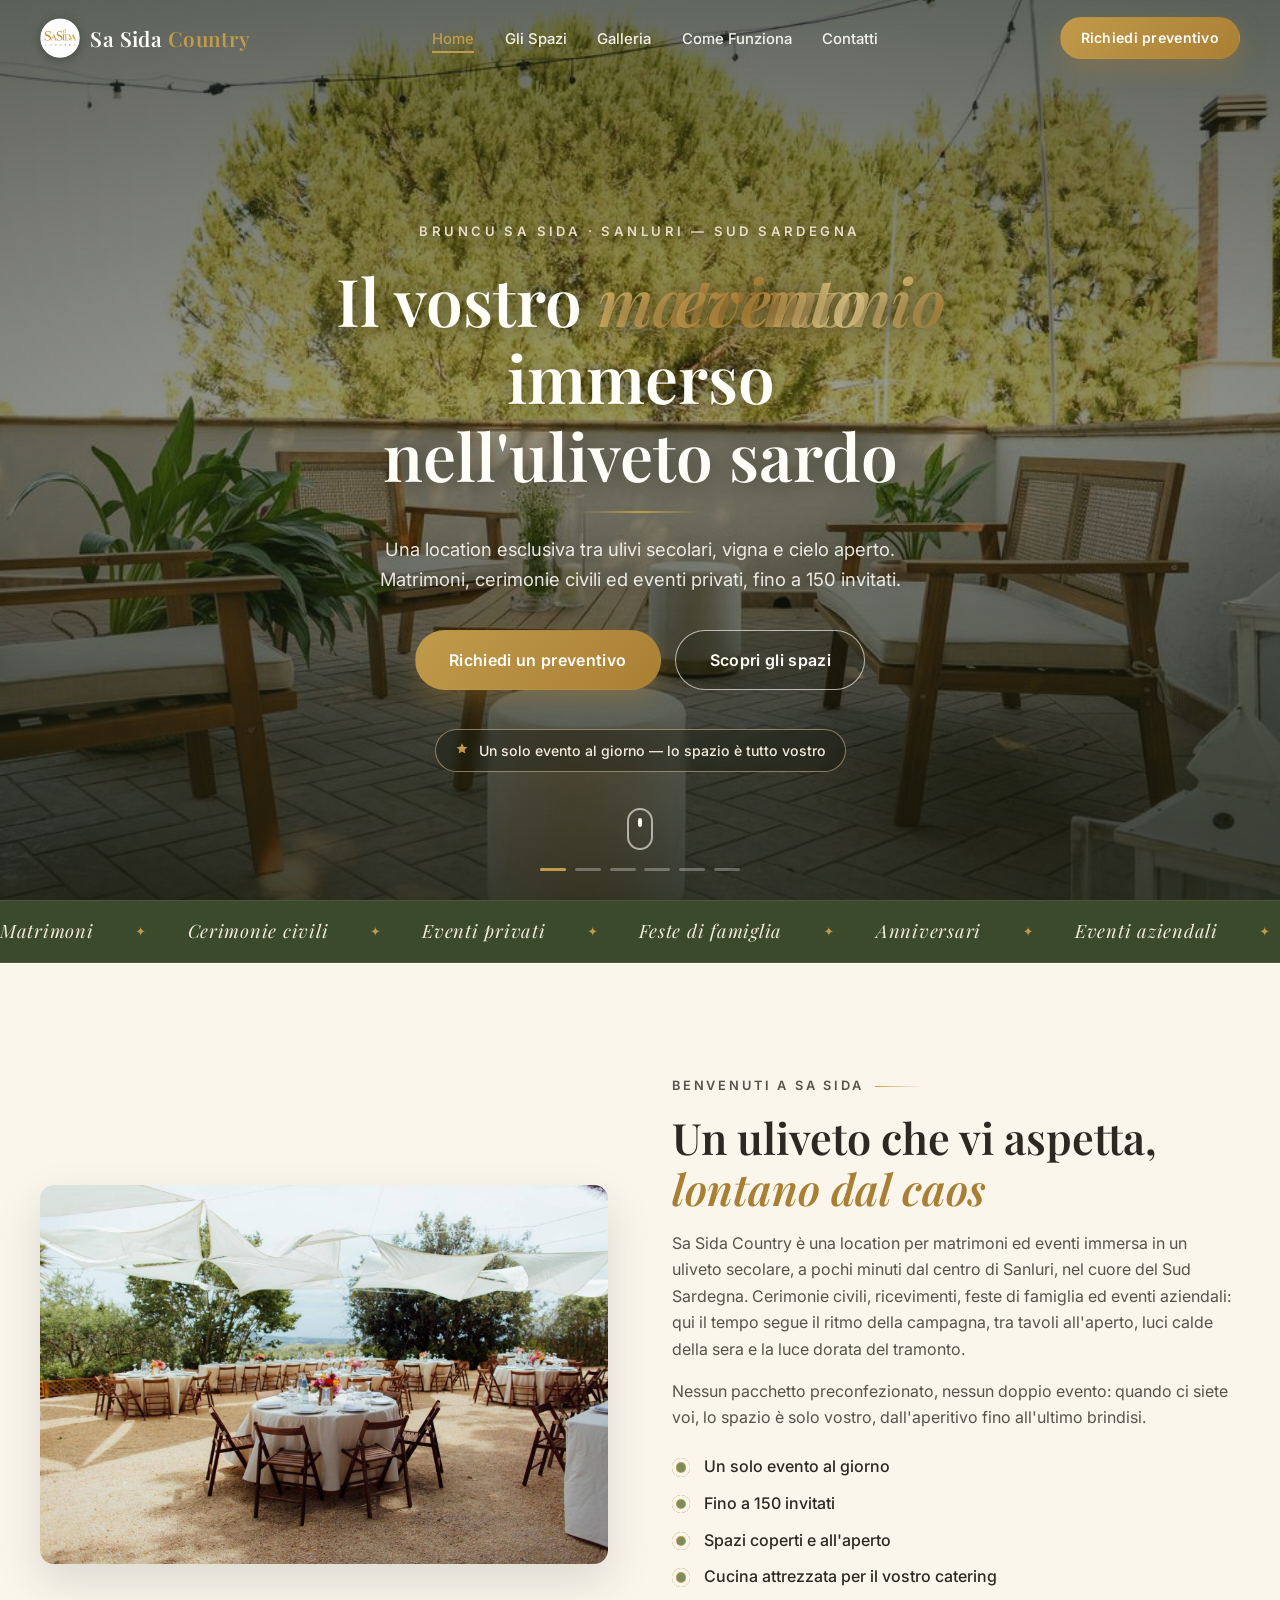
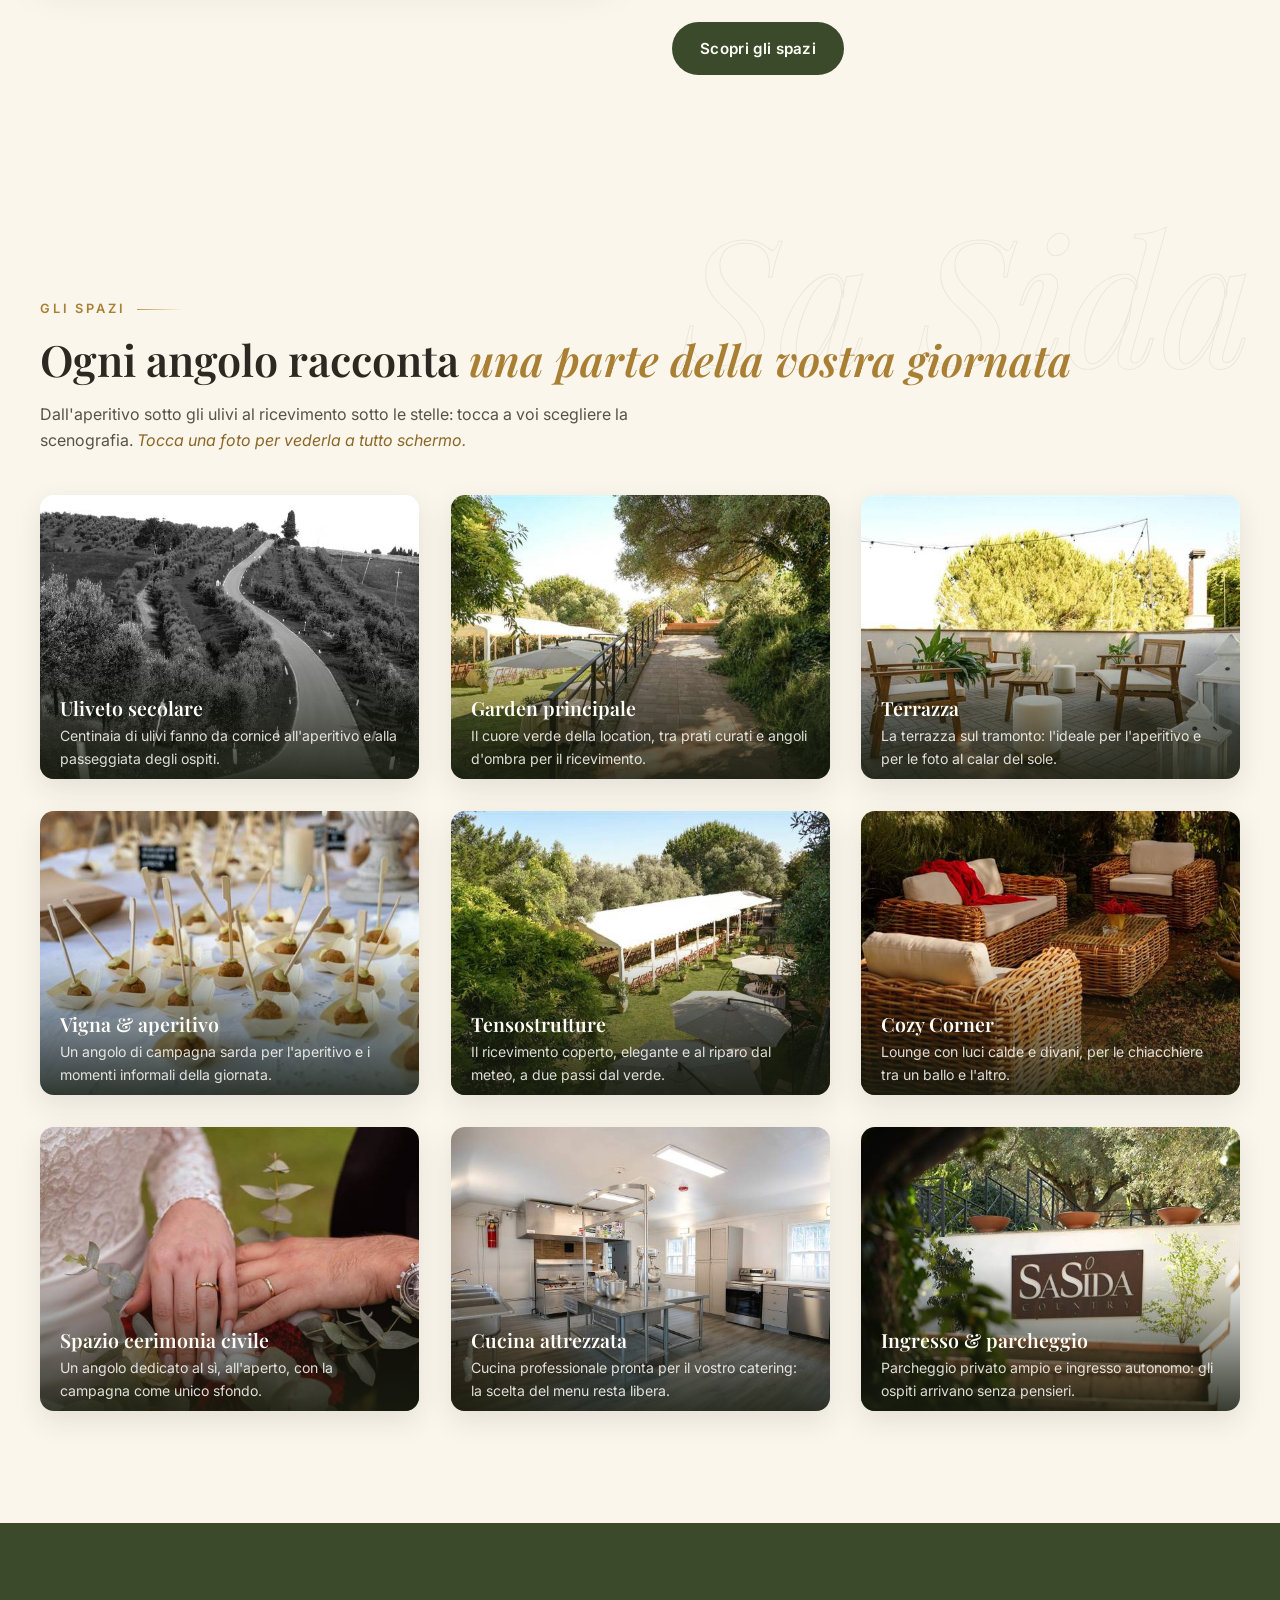
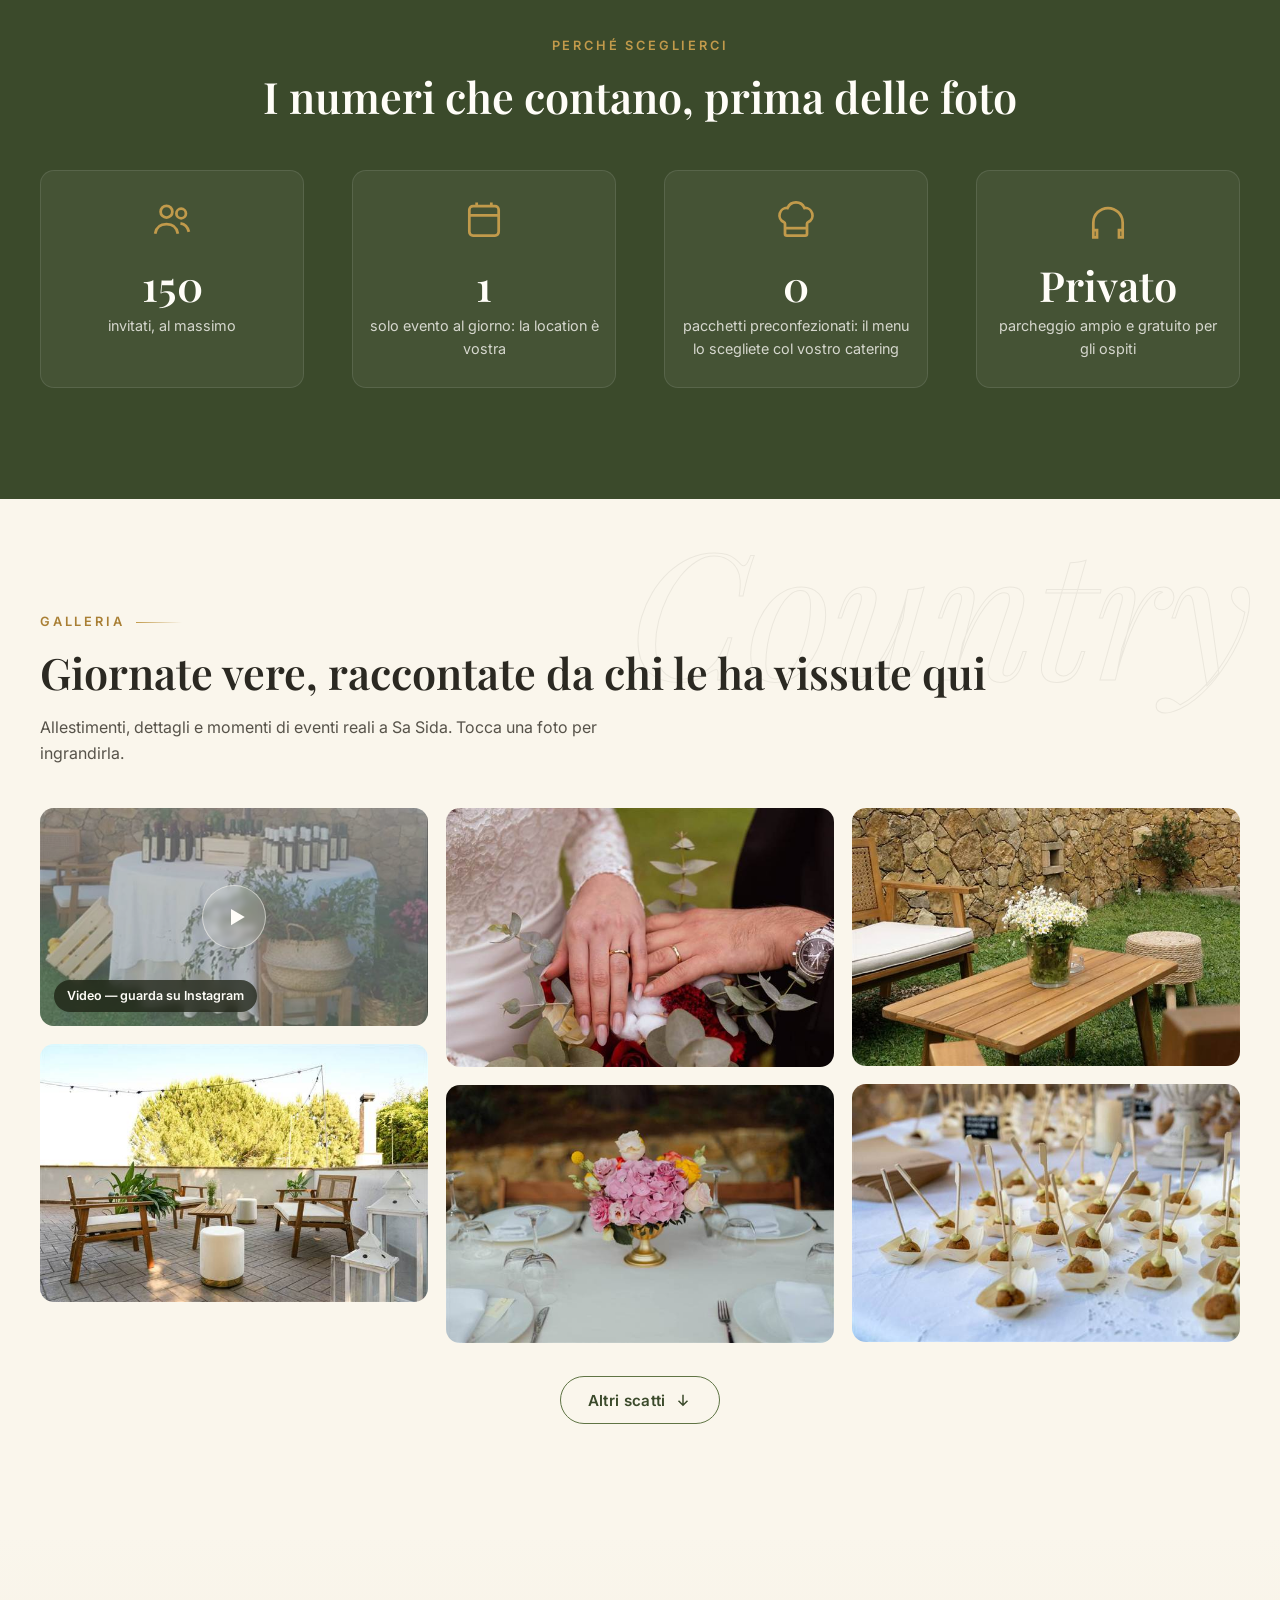
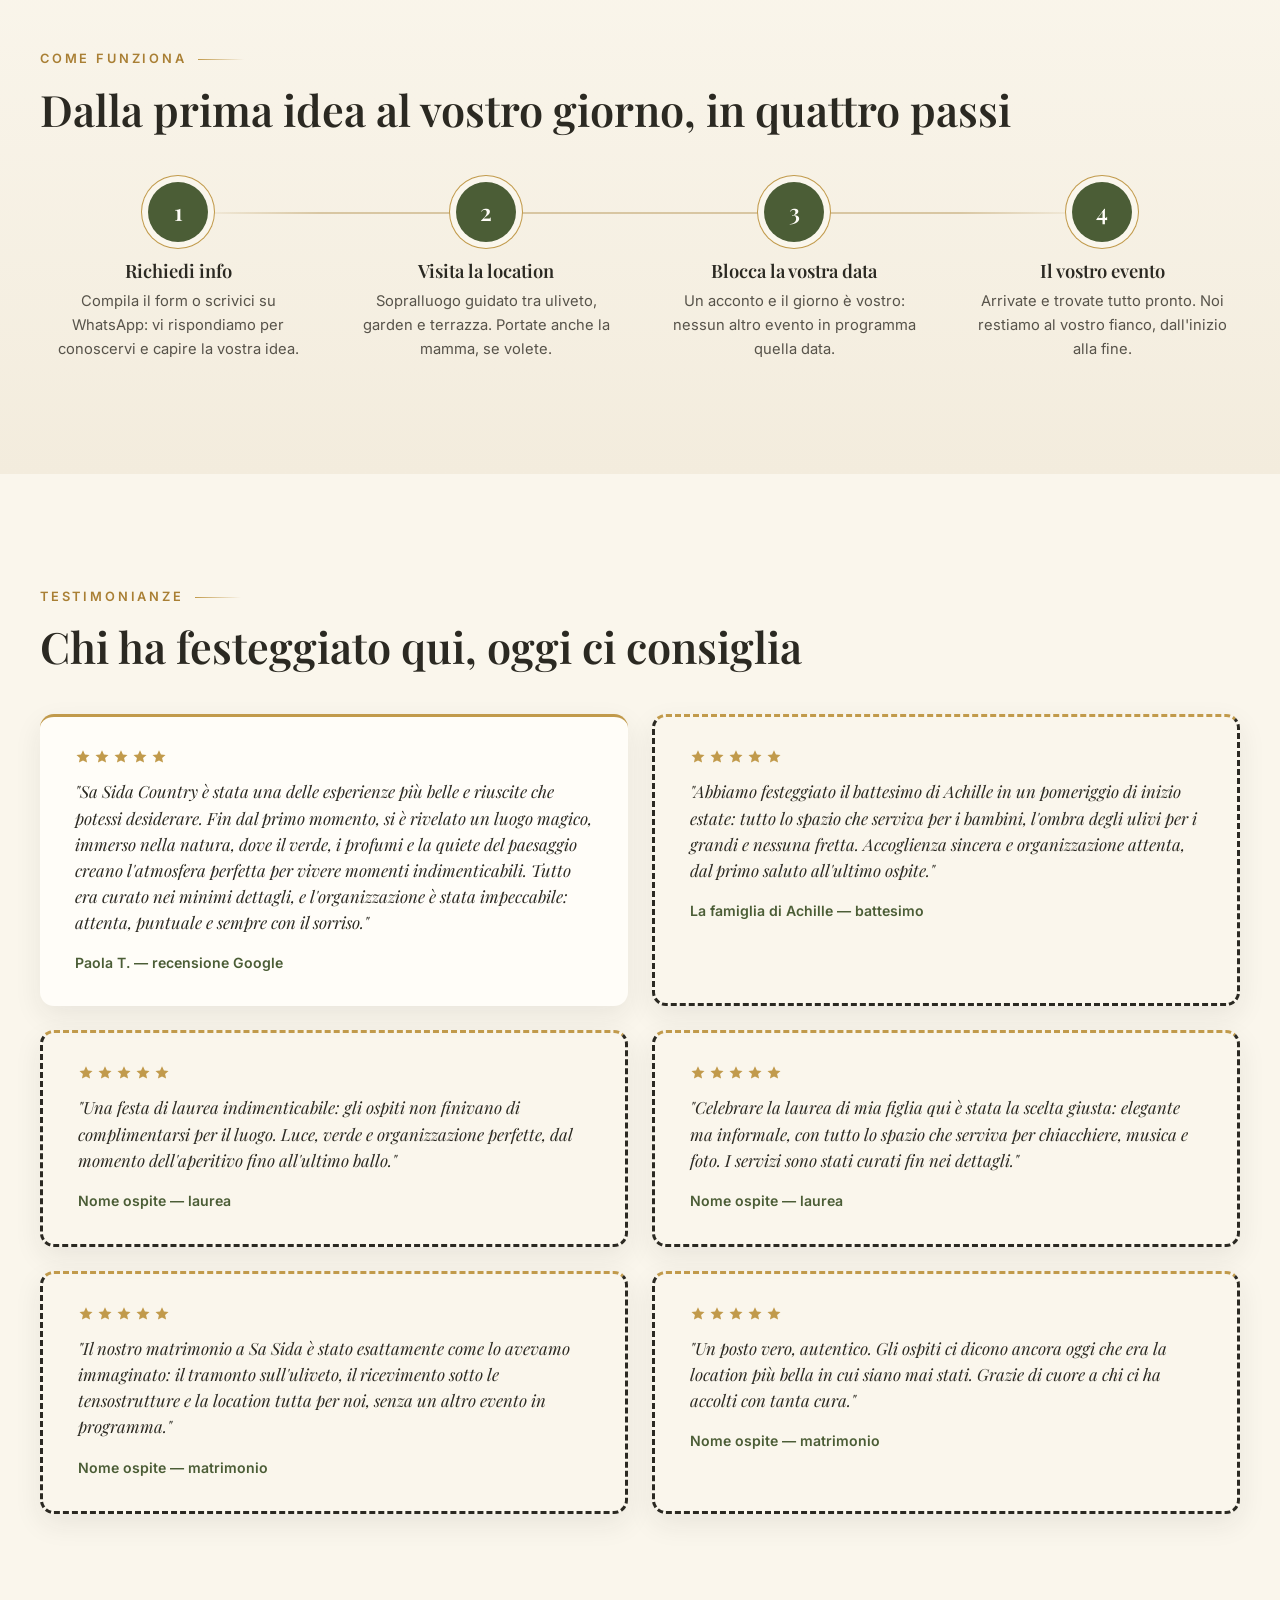
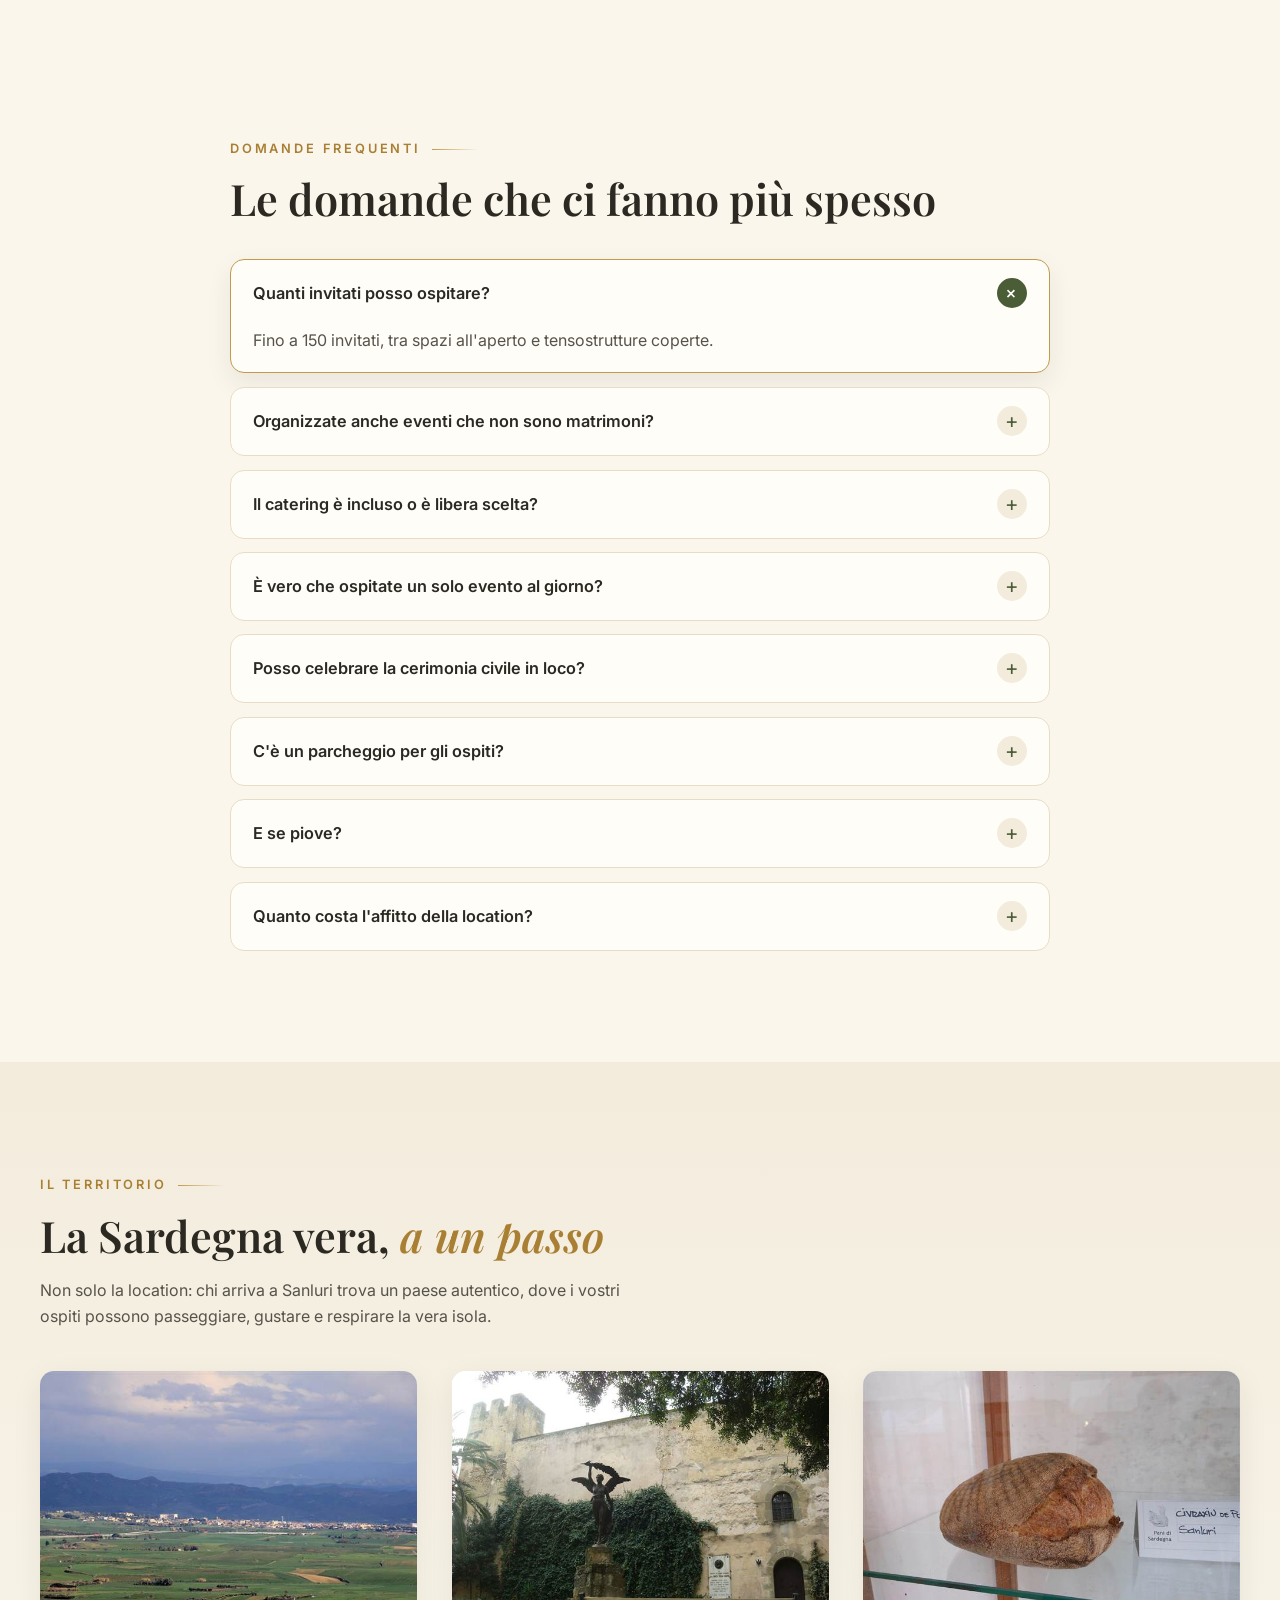
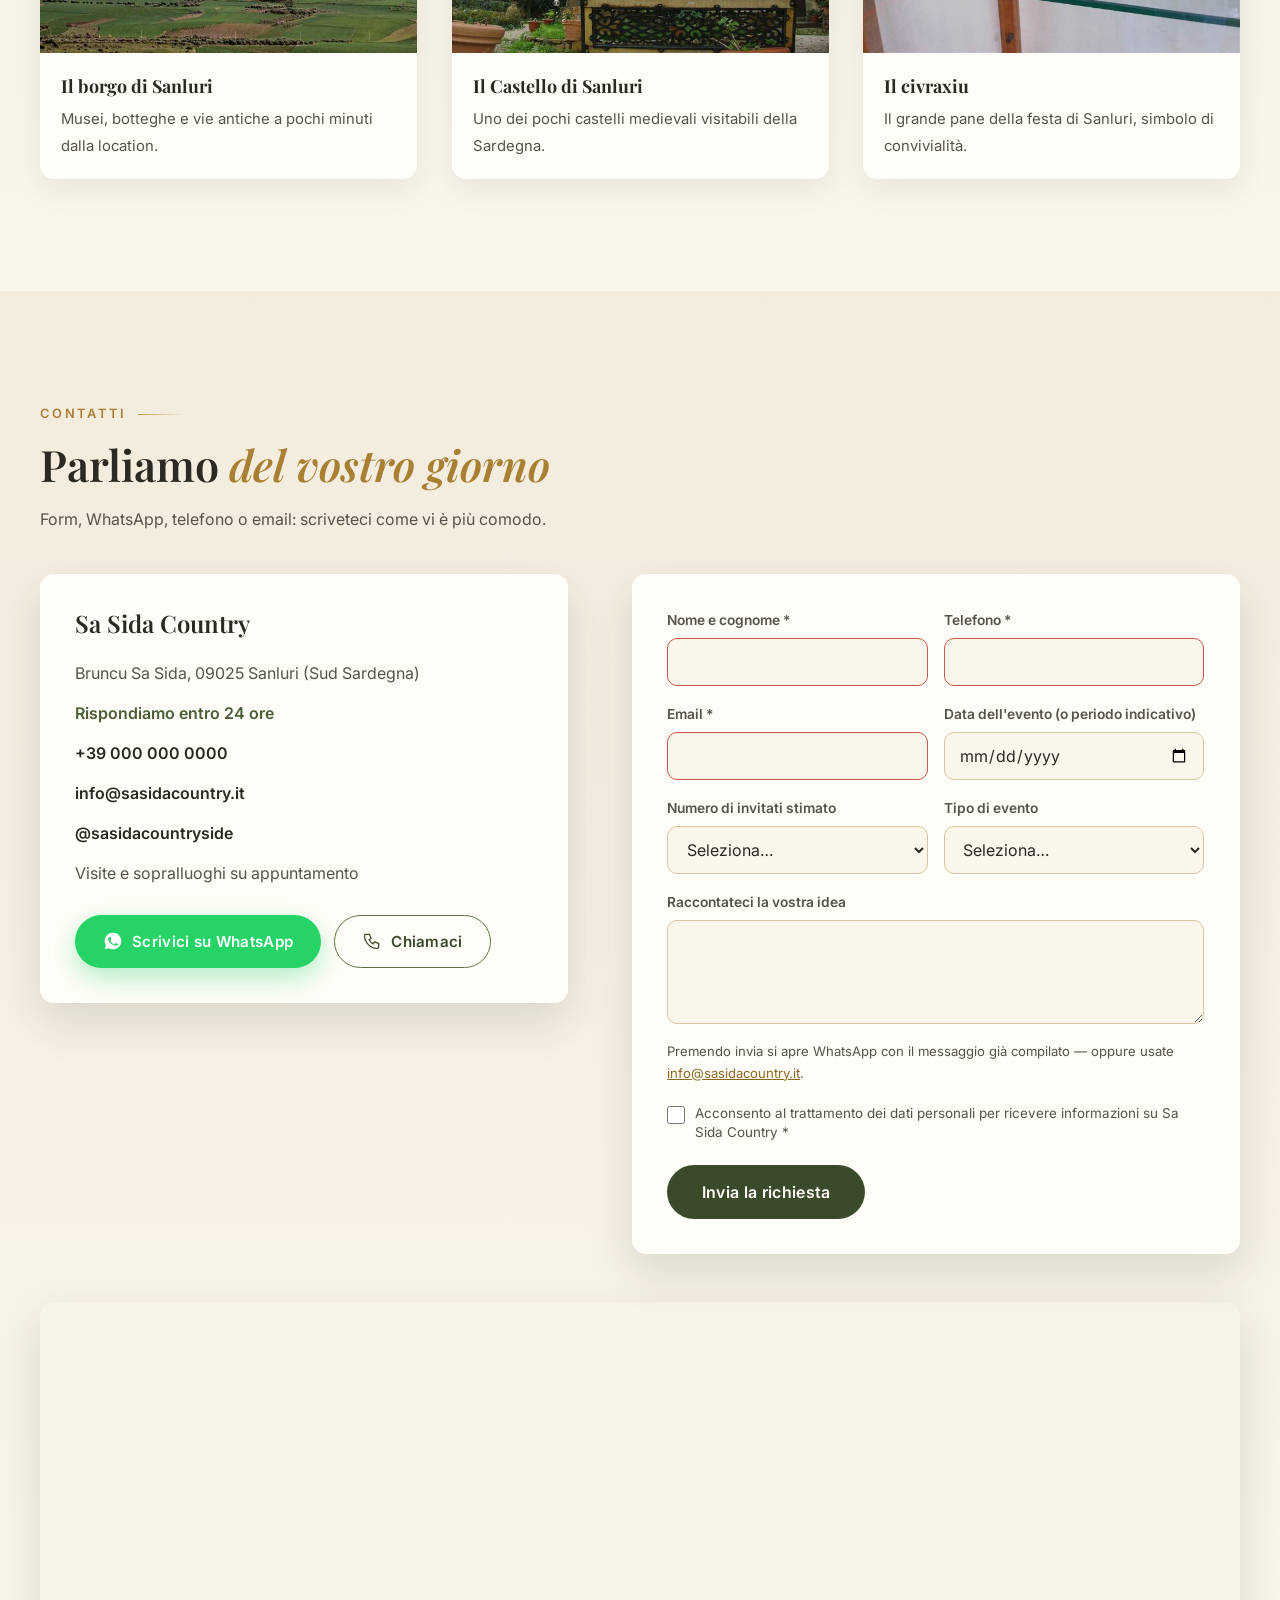
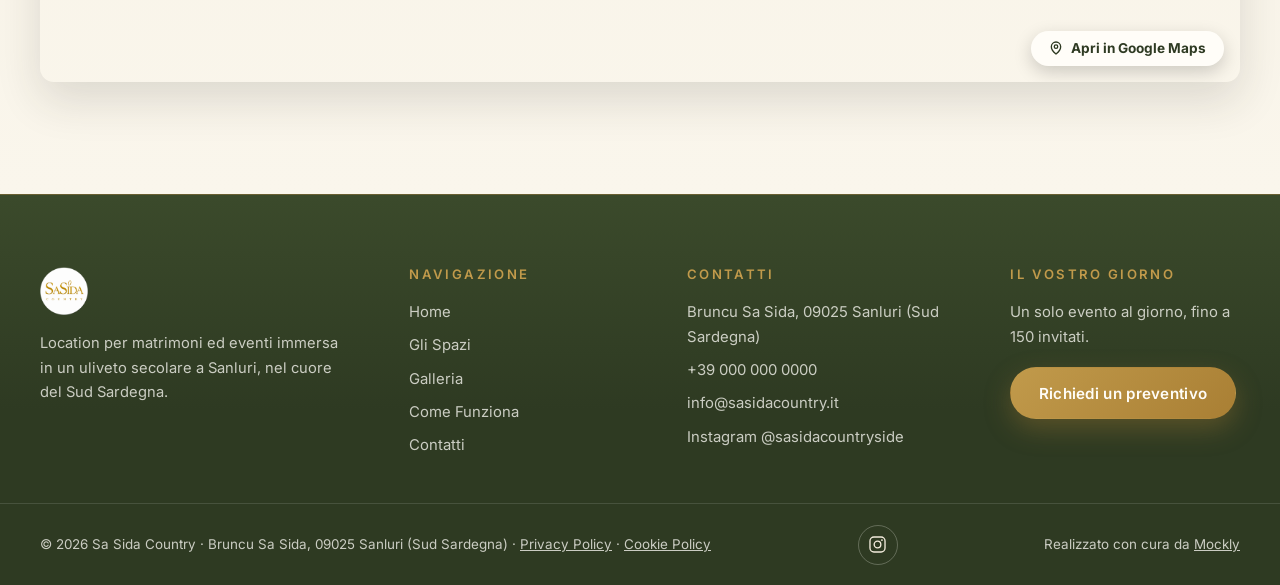
==== commit fcfb80d2: "Social Instagram nel footer (icona link) e hero più leggibile su telefono" ====
--- a/index.html
+++ b/index.html
@@ -27,7 +27,7 @@
 
   <link rel="preload" as="image" href="img/hero-terrazza-tramonto.jpg" imagesrcset="img/hero-terrazza-tramonto-640.jpg 640w, img/hero-terrazza-tramonto.jpg 1280w" imagesizes="100vw">
 
-  <link rel="stylesheet" href="css/style.css?v=11">
+  <link rel="stylesheet" href="css/style.css?v=12">
 
   <!-- Schema.org: LocalBusiness / EventVenue -->
   <script type="application/ld+json">
@@ -819,6 +819,11 @@
     <div class="footer__bottom">
       <div class="container footer__bottom-inner">
         <p>&copy; <span id="year"></span> Sa Sida Country · Bruncu Sa Sida, 09025 Sanluri (Sud Sardegna) · <a href="privacy.html">Privacy Policy</a> · <a href="cookie-policy.html">Cookie Policy</a></p>
+        <p class="footer__socials">
+          <a href="https://www.instagram.com/sasidacountryside/" target="_blank" rel="noopener" aria-label="Instagram di Sa Sida Country">
+            <svg viewBox="0 0 24 24" fill="none" stroke="currentColor" stroke-width="1.7" aria-hidden="true"><rect x="2.5" y="2.5" width="19" height="19" rx="5"/><circle cx="12" cy="12" r="4.2"/><circle cx="17.6" cy="6.4" r="1.15" fill="currentColor" stroke="none"/></svg>
+          </a>
+        </p>
         <p class="footer-credit">Realizzato con cura da <a href="https://mockly.it" target="_blank" rel="noopener">Mockly</a></p>
       </div>
     </div>
--- a/css/style.css
+++ b/css/style.css
@@ -277,6 +277,7 @@
   font-size: .82rem; font-weight: 600; letter-spacing: .26em; text-transform: uppercase;
   color: var(--sand-300);
   margin-bottom: 1.2rem;
+  text-shadow: 0 1px 12px rgba(15, 18, 8, .55);
 }
 
 .hero__title {
@@ -284,6 +285,7 @@
   max-width: 15ch;
   margin: 0 auto 1.1rem;
   text-wrap: balance;
+  text-shadow: 0 2px 24px rgba(15, 18, 8, .5);
 }
 
 .hero__sub {
@@ -291,6 +293,7 @@
   color: rgba(255, 253, 248, .88);
   max-width: 46ch;
   margin: 0 auto 2.2rem;
+  text-shadow: 0 2px 24px rgba(15, 18, 8, .5);
 }
 
 .hero__actions { display: flex; gap: .9rem; justify-content: center; flex-wrap: wrap; }
@@ -955,6 +958,17 @@
 .footer-credit a { color: var(--gold-500); }
 .footer__bottom a { color: rgba(255, 253, 248, .75); text-decoration: underline; }
 .footer__bottom a:hover { color: var(--gold-500); }
+
+.footer__socials a {
+  display: inline-flex; align-items: center; justify-content: center;
+  width: 40px; height: 40px;
+  border: 1px solid rgba(255, 253, 248, .25);
+  border-radius: 50%;
+  color: var(--sand-200);
+  transition: border-color .25s, color .25s, transform .25s;
+}
+.footer__socials a:hover { border-color: var(--gold-500); color: var(--gold-500); transform: translateY(-2px); }
+.footer__socials svg { width: 19px; height: 19px; }
 
 /* ---------- Pagine legali (privacy, cookie) ---------- */
 body.page-legal .site-header {
@@ -1268,6 +1282,12 @@
   .marquee__track { gap: 1.7rem; }
   .marquee__track span { font-size: 1rem; }
   .map-wrap iframe { height: 260px; }
+
+  /* Hero: scritte più leggibili e composte su telefono */
+  .hero__title { font-size: clamp(1.9rem, 8vw, 2.6rem); line-height: 1.12; margin-bottom: .9rem; }
+  .hero__sub { font-size: 1rem; line-height: 1.55; margin-bottom: 1.7rem; }
+  .hero__actions { gap: .65rem; }
+  .hero__badge { font-size: .8rem; padding: .5rem .95rem; gap: .45rem; margin-top: 2rem; }
 }
 
 @media (max-width: 400px) {
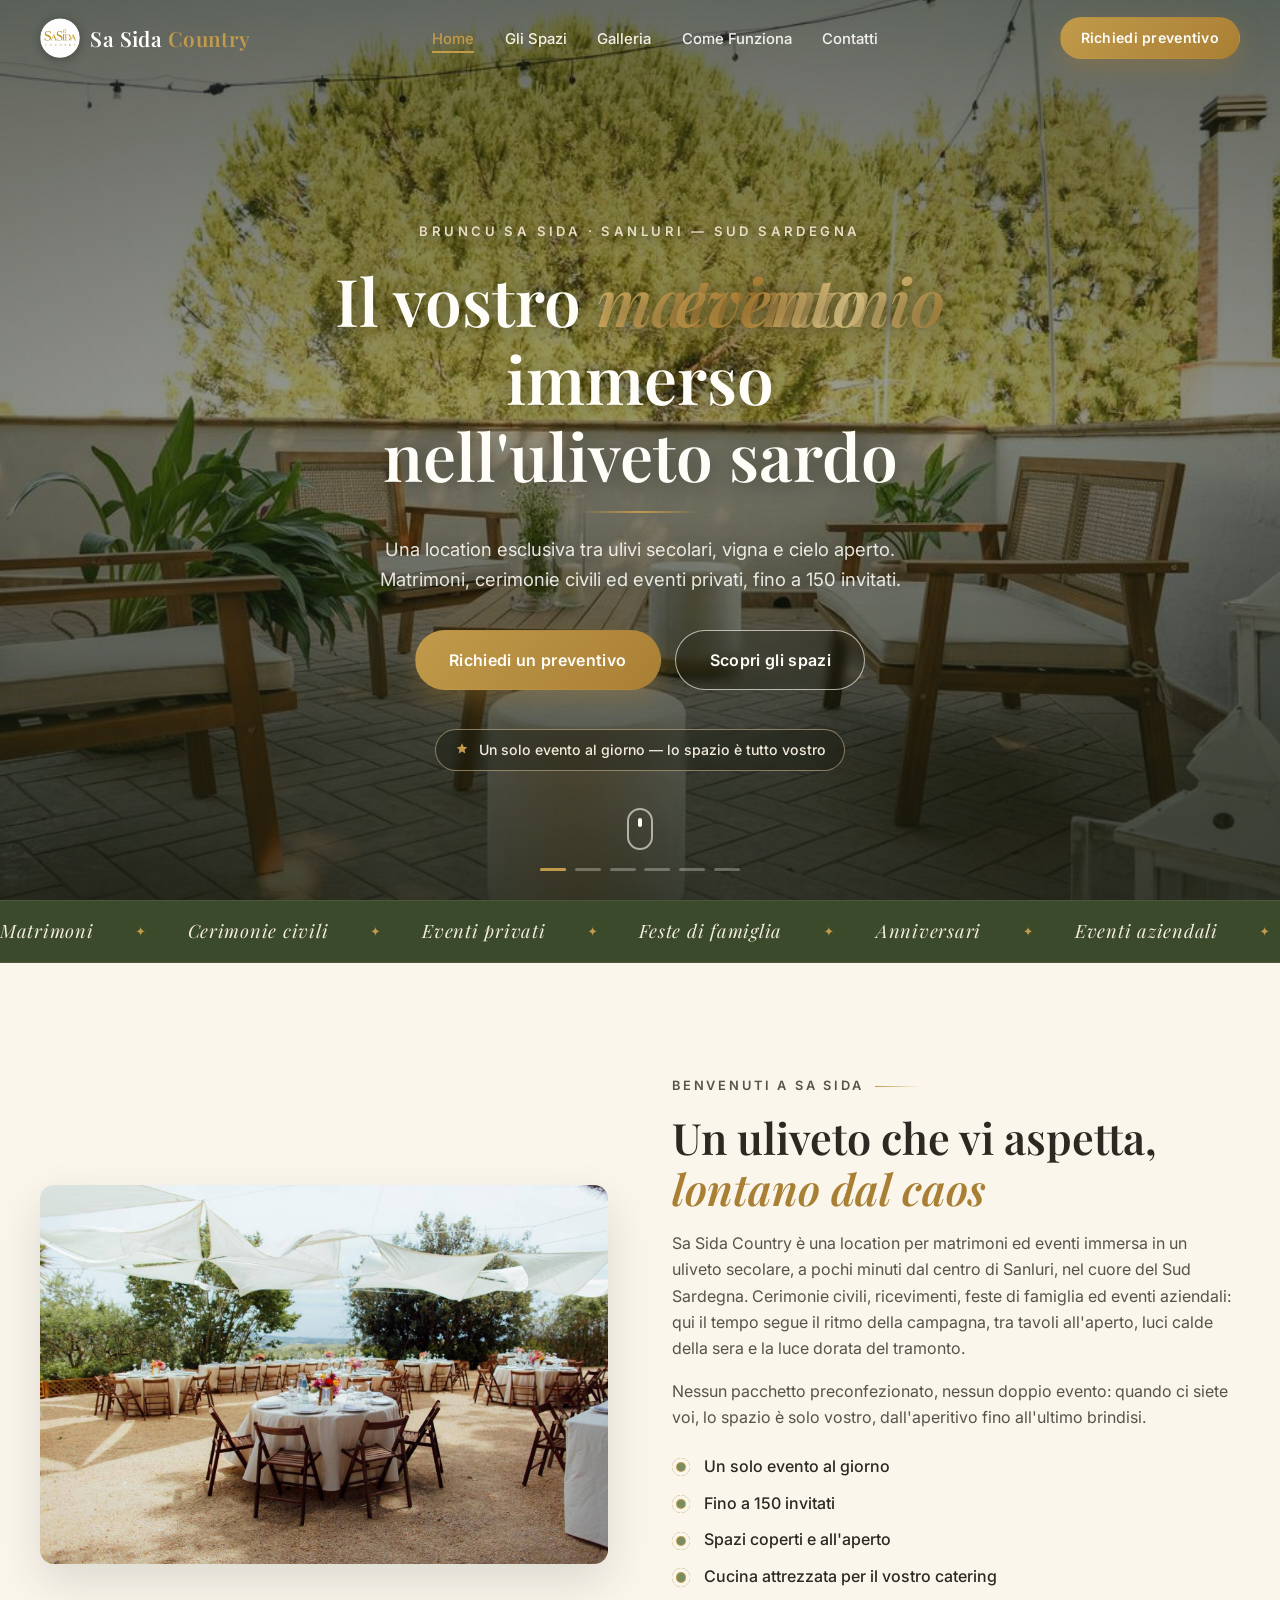
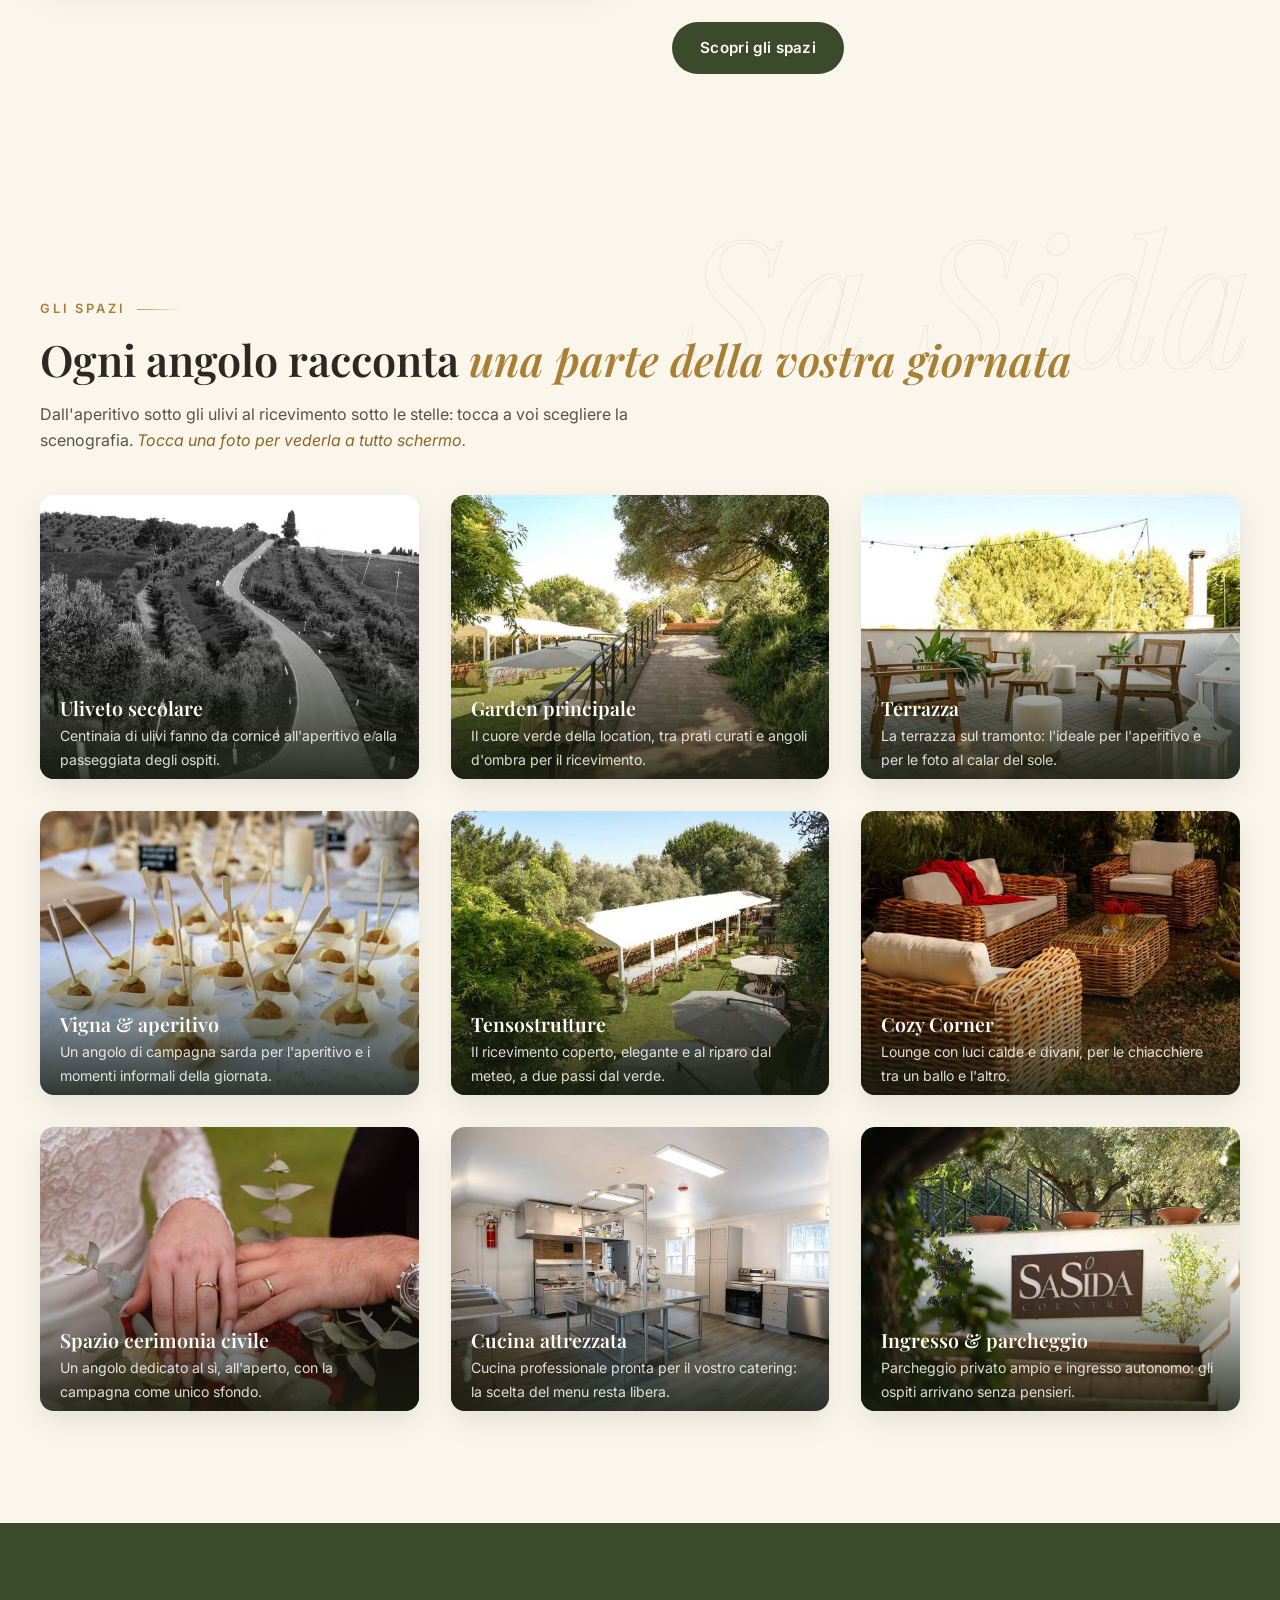
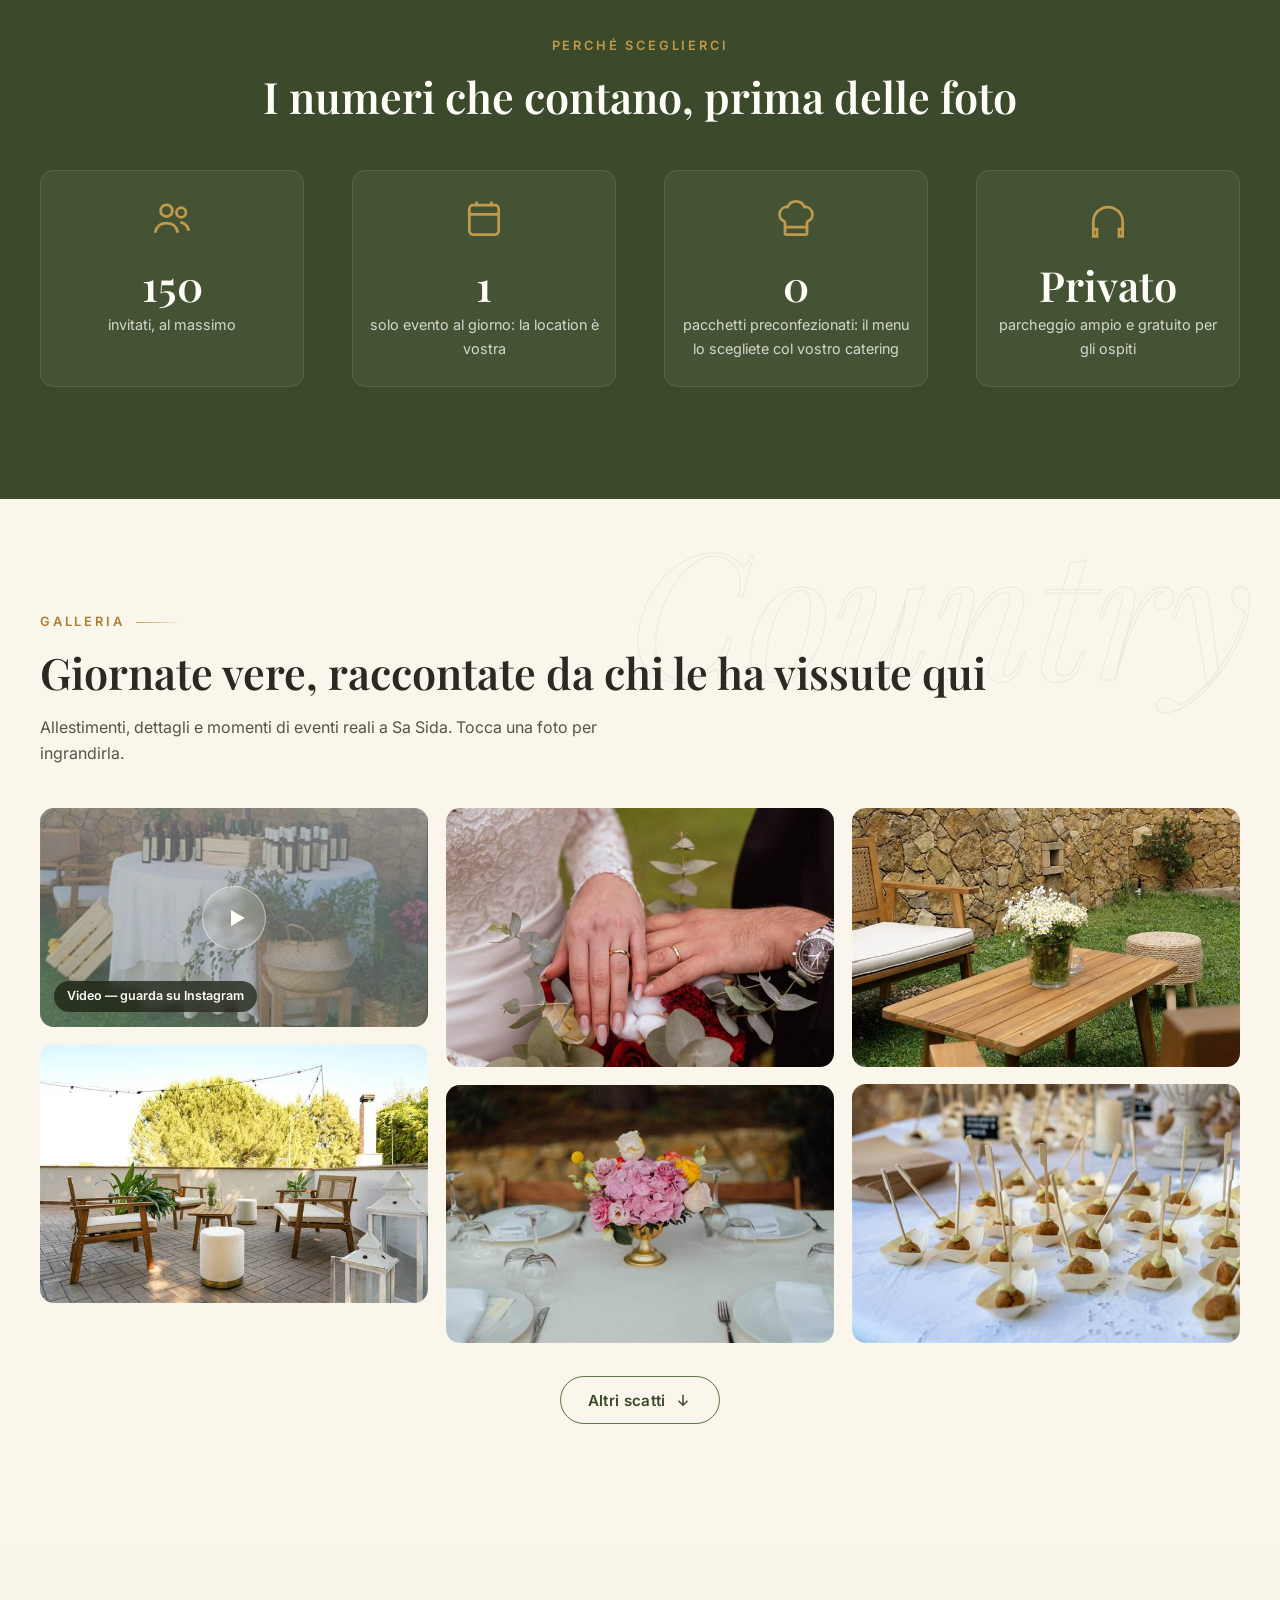
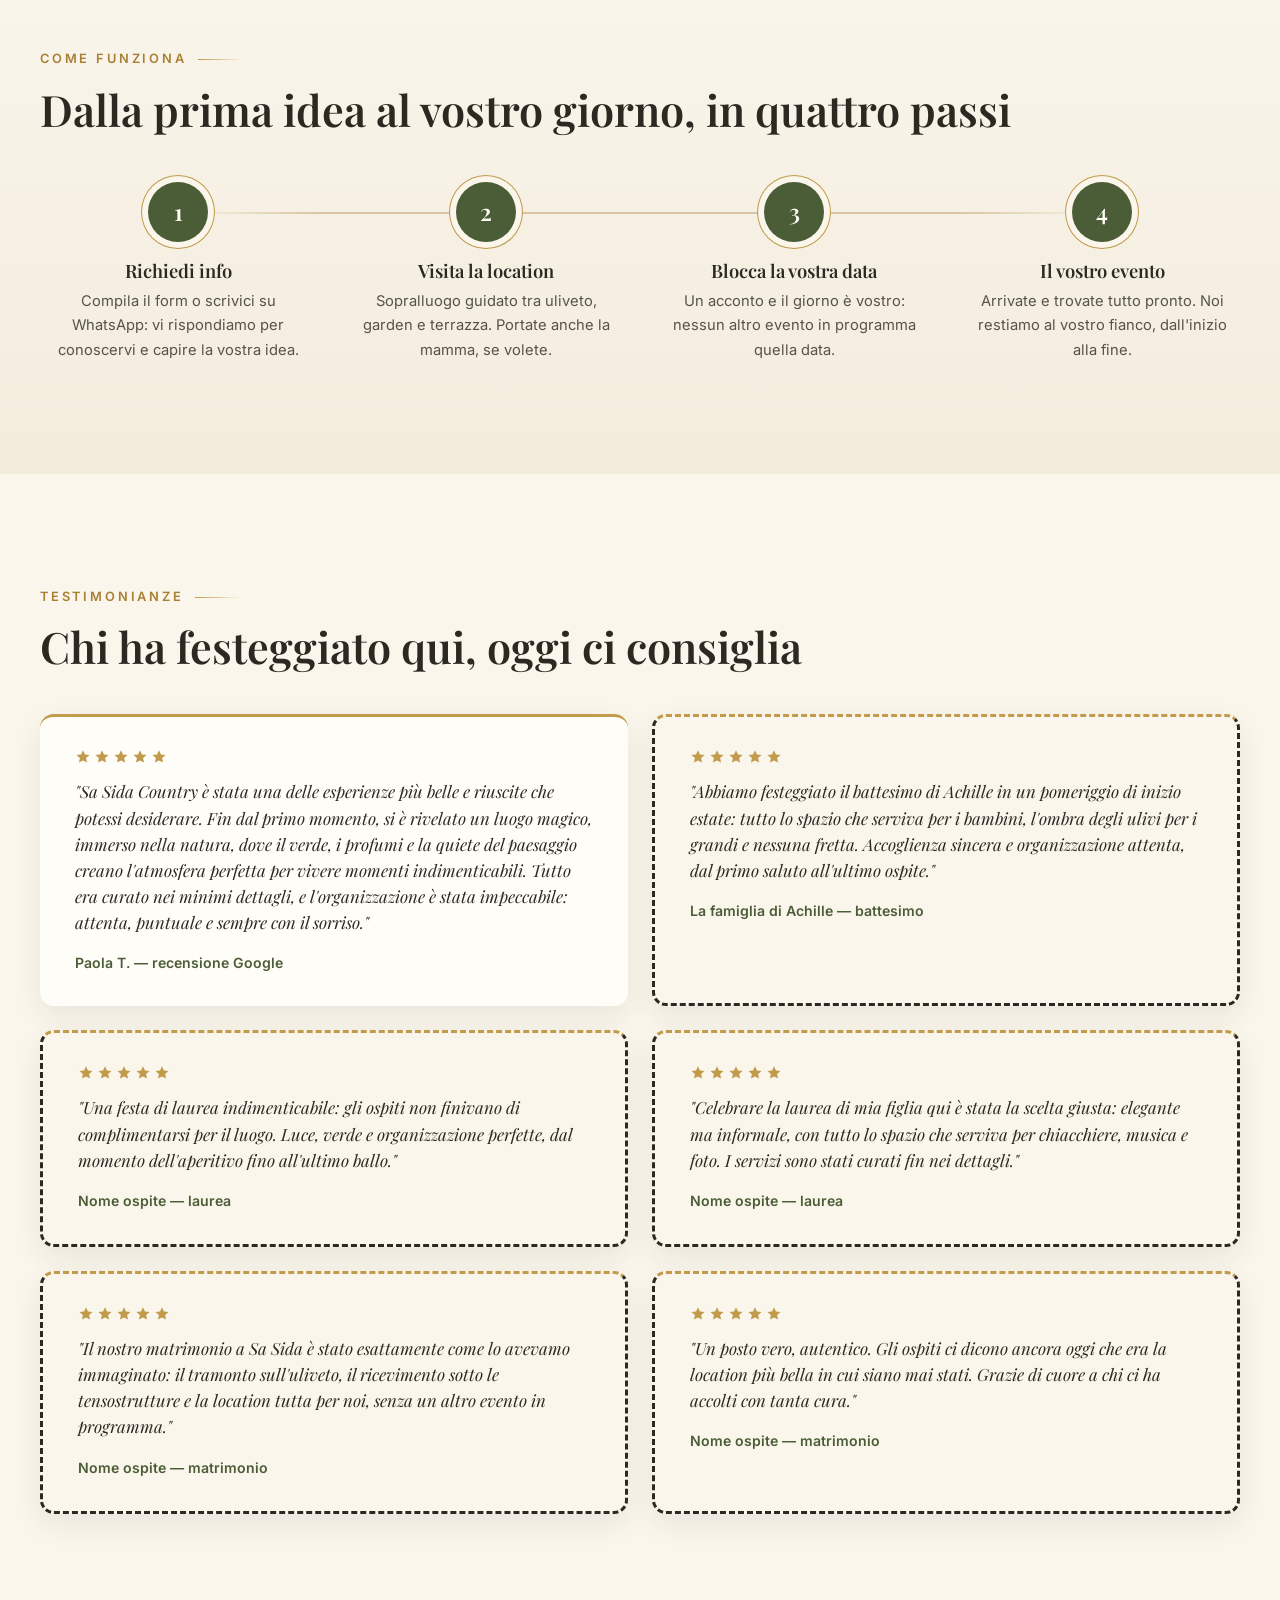
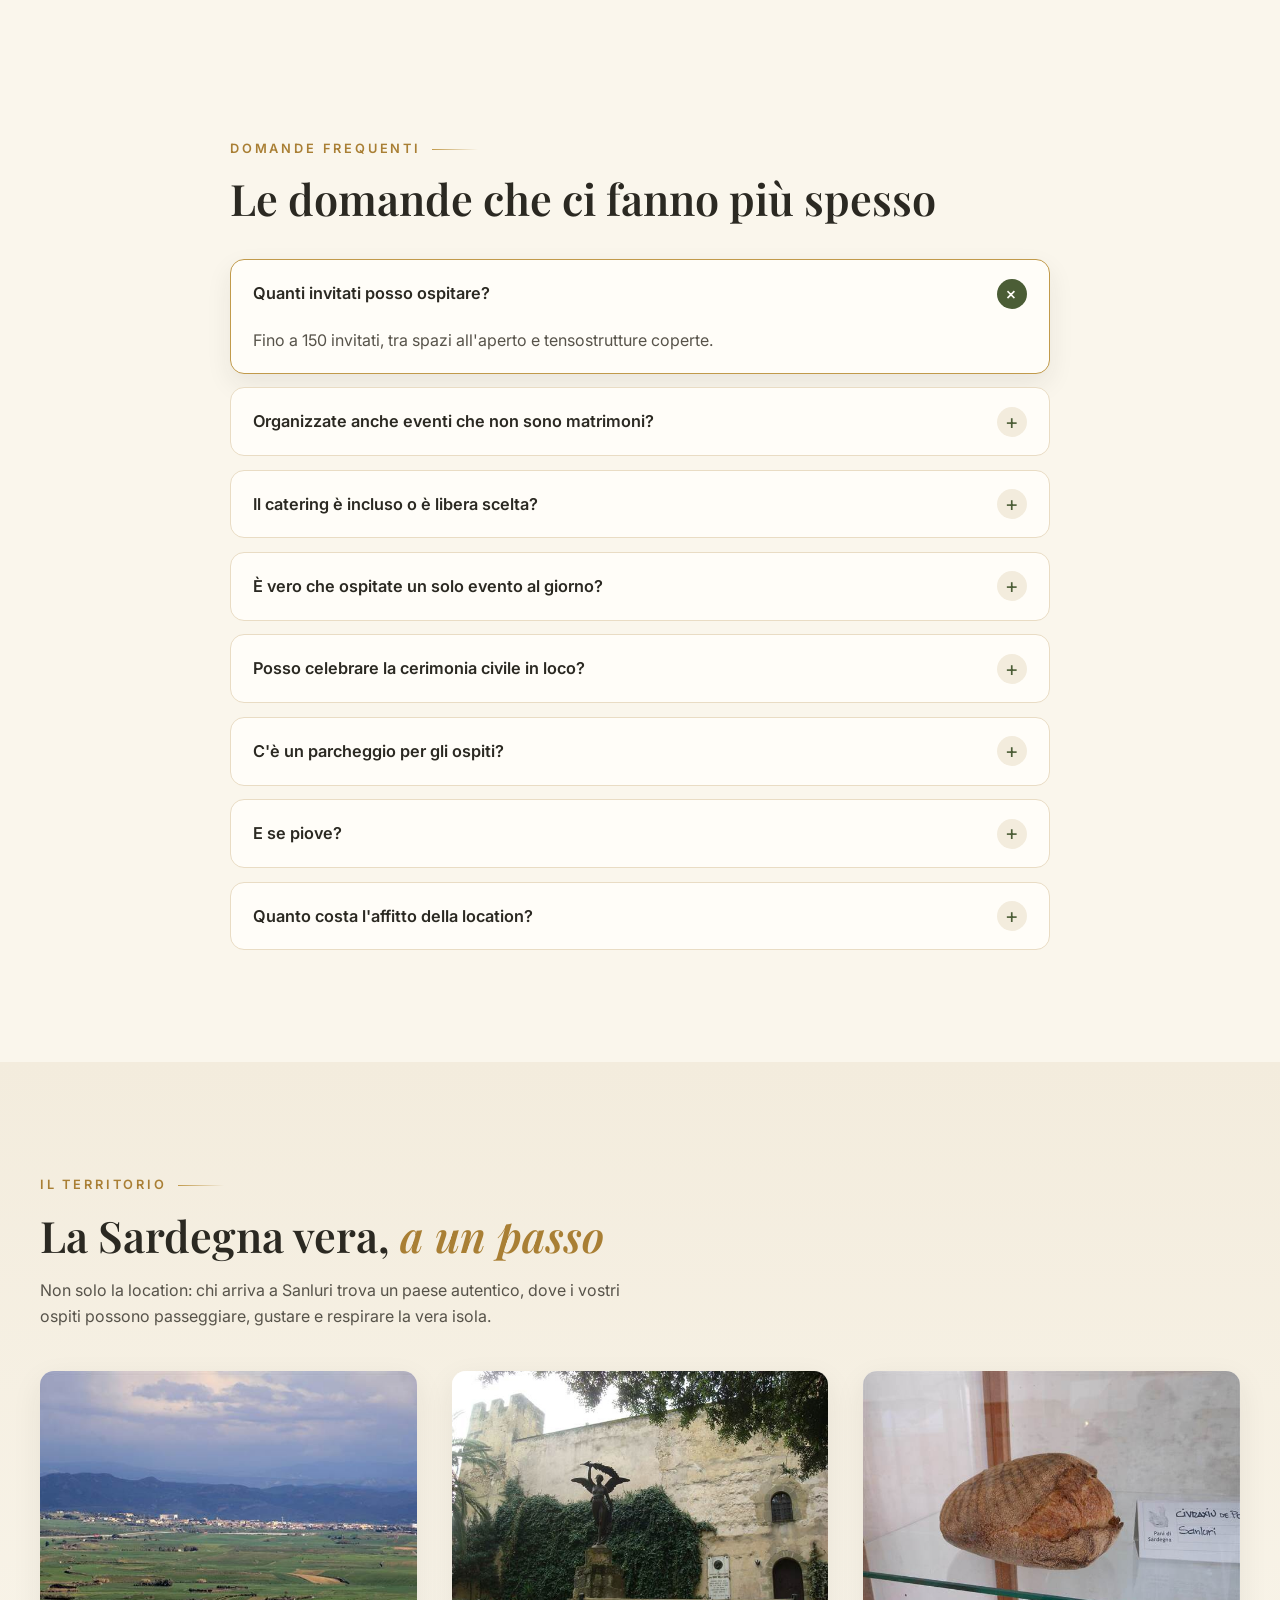
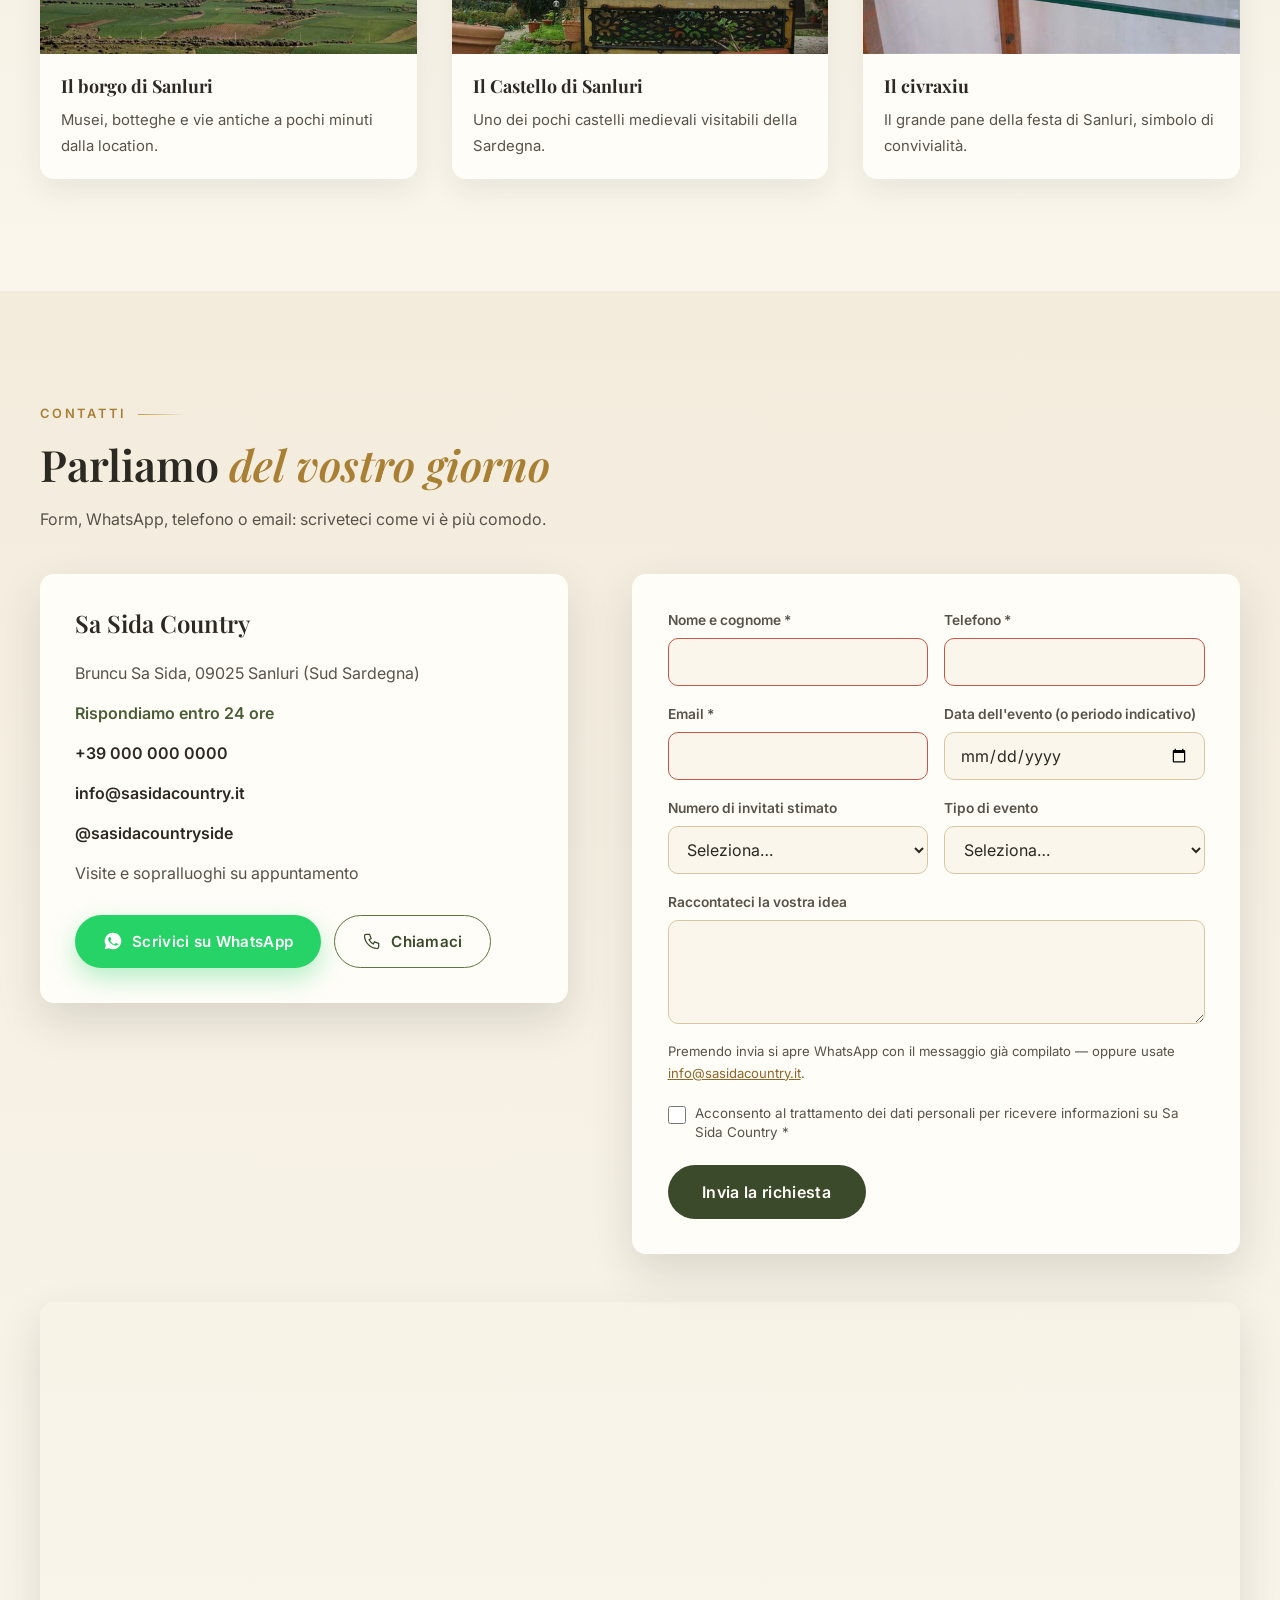
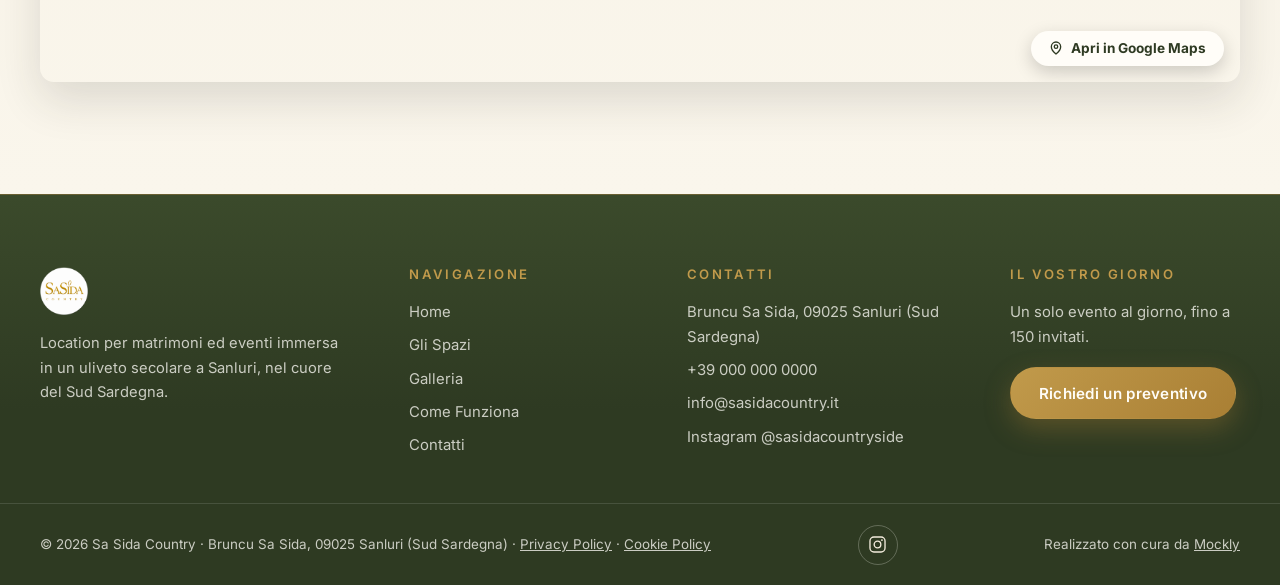
==== commit e92302d6: "Scroll piu fluido: via will-change dagli elementi reveal, scroll header throttlato con rAF" ====
--- a/index.html
+++ b/index.html
@@ -27,7 +27,7 @@
 
   <link rel="preload" as="image" href="img/hero-terrazza-tramonto.jpg" imagesrcset="img/hero-terrazza-tramonto-640.jpg 640w, img/hero-terrazza-tramonto.jpg 1280w" imagesizes="100vw">
 
-  <link rel="stylesheet" href="css/style.css?v=12">
+  <link rel="stylesheet" href="css/style.css?v=13">
 
   <!-- Schema.org: LocalBusiness / EventVenue -->
   <script type="application/ld+json">
@@ -846,6 +846,6 @@
     <button class="lightbox__nav lightbox__nav--next" id="lightbox-next" aria-label="Foto successiva">&#8250;</button>
   </div>
 
-  <script src="js/main.js?v=3" defer></script>
+  <script src="js/main.js?v=4" defer></script>
 </body>
 </html>
--- a/css/style.css
+++ b/css/style.css
@@ -1073,7 +1073,6 @@
   opacity: 0;
   transform: translateY(30px);
   transition: opacity .9s cubic-bezier(.16, 1, .3, 1), transform .9s cubic-bezier(.16, 1, .3, 1);
-  will-change: opacity, transform;
 }
 .reveal.in { opacity: 1; transform: none; }
 
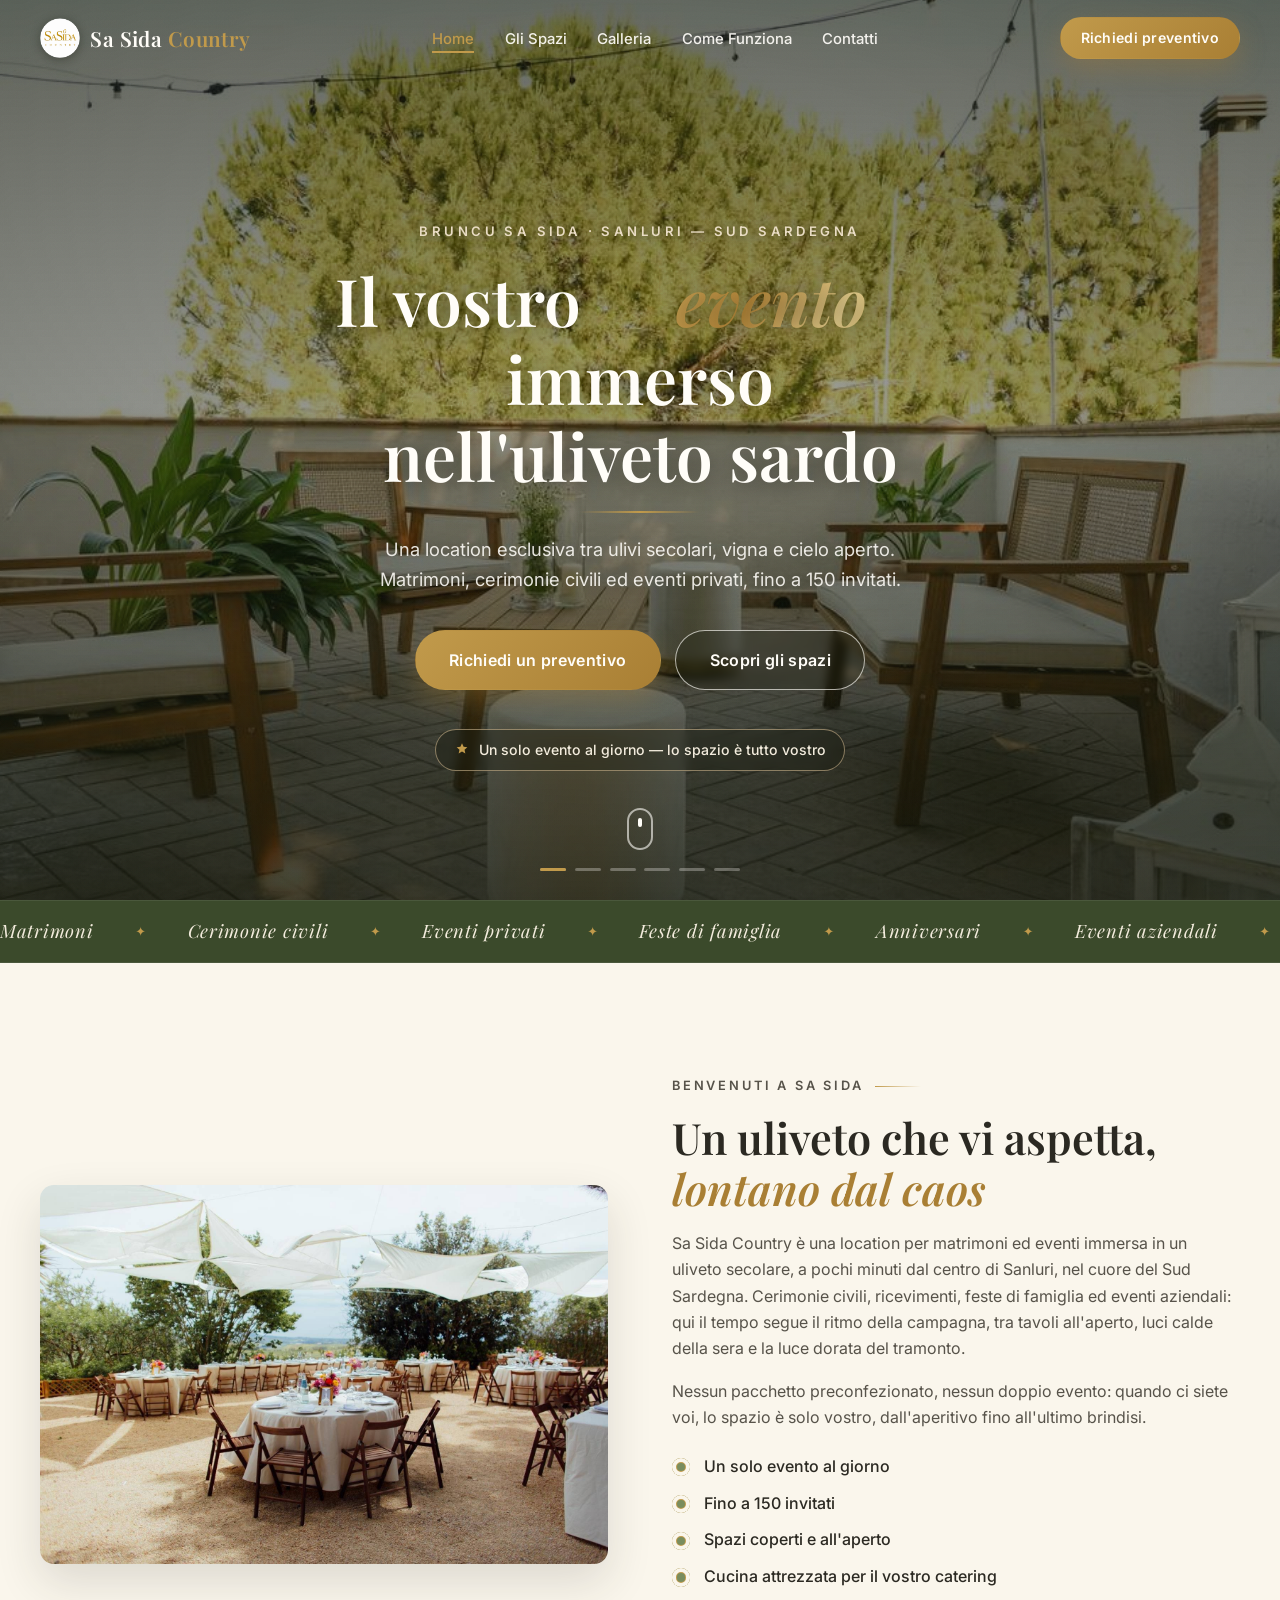
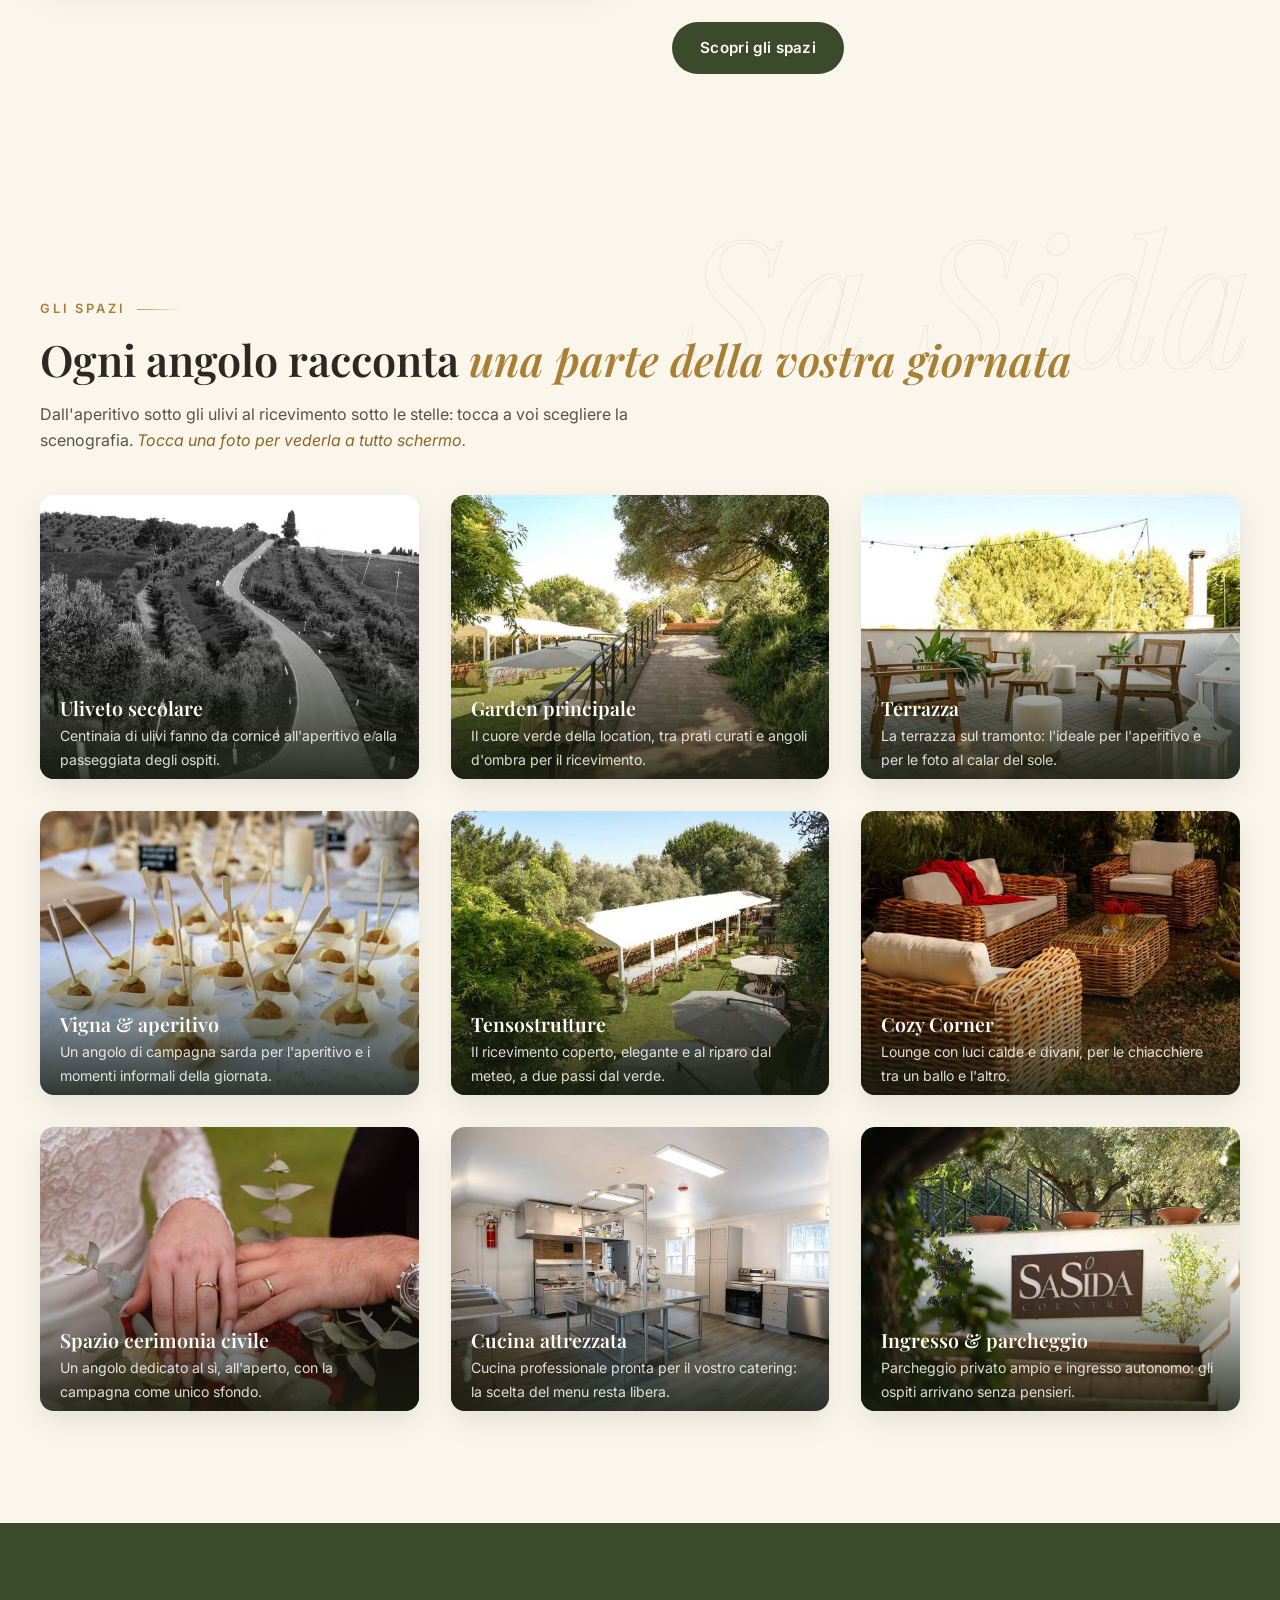
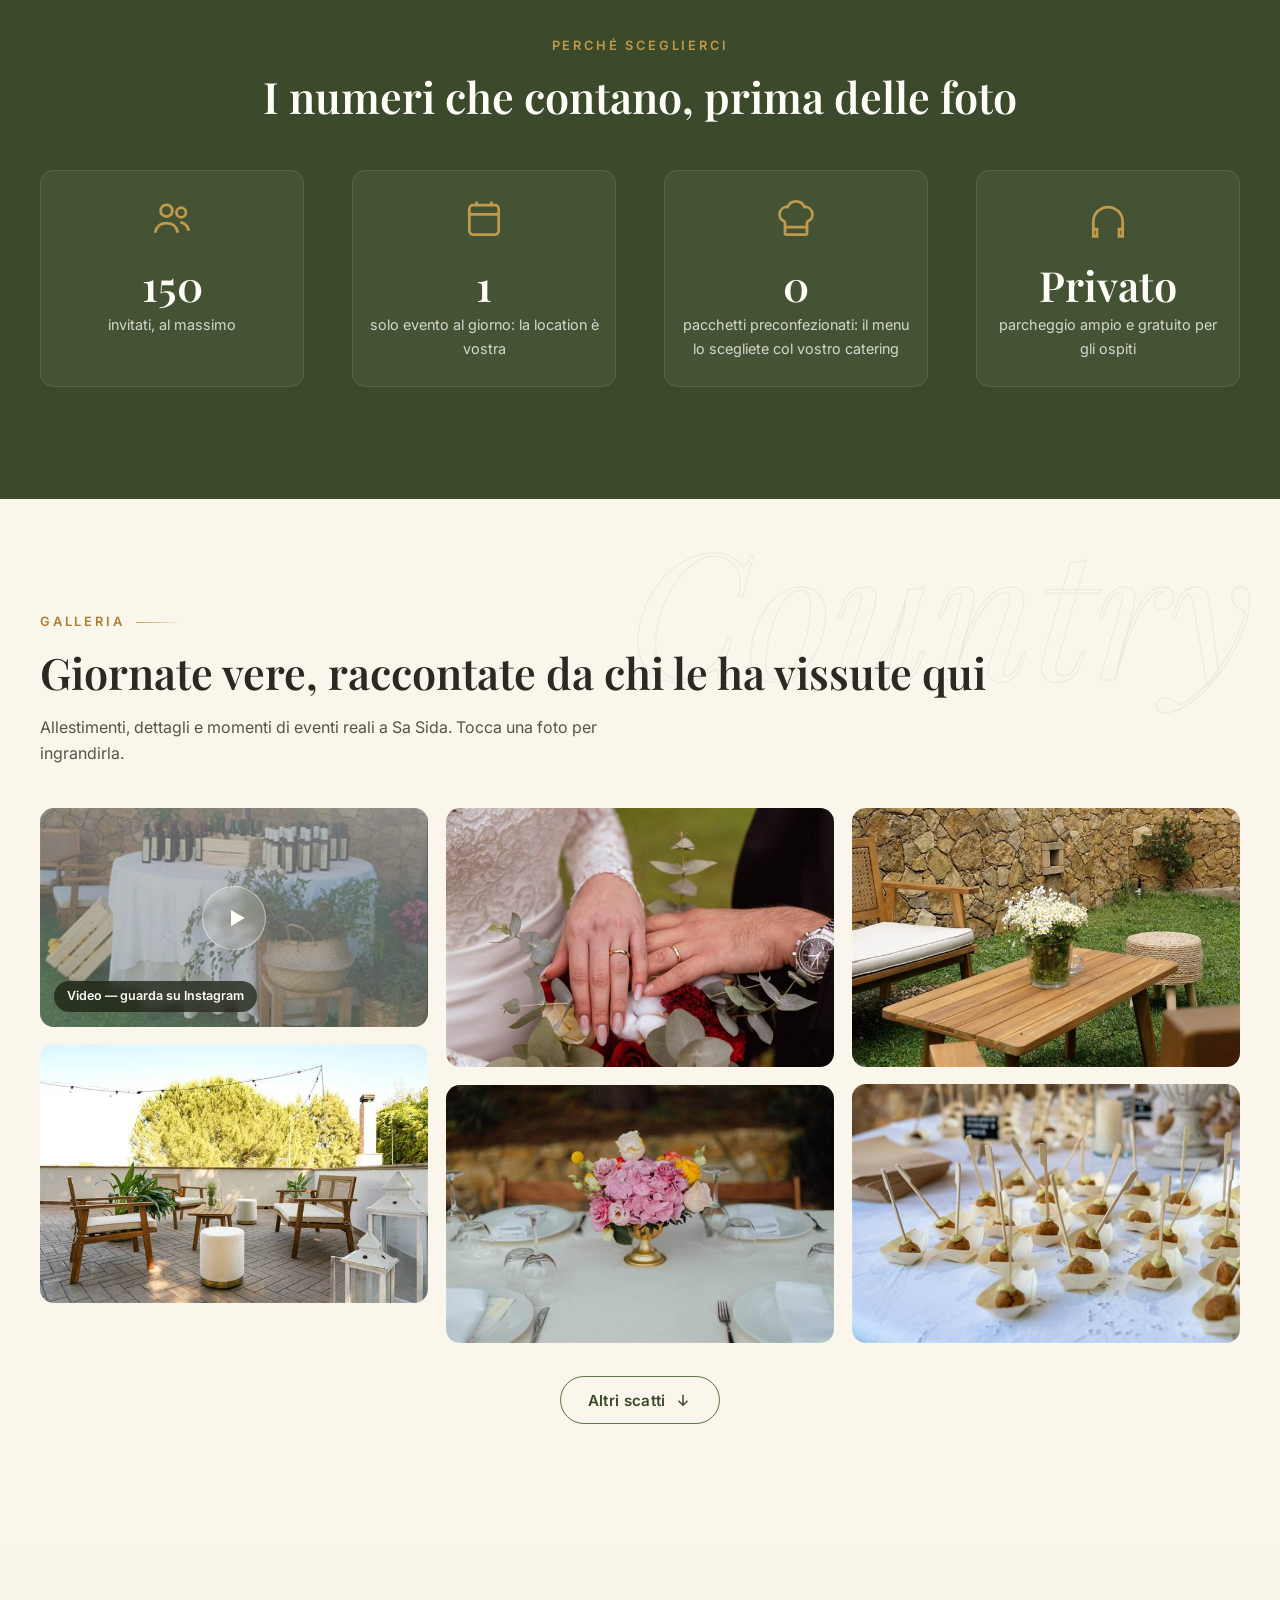
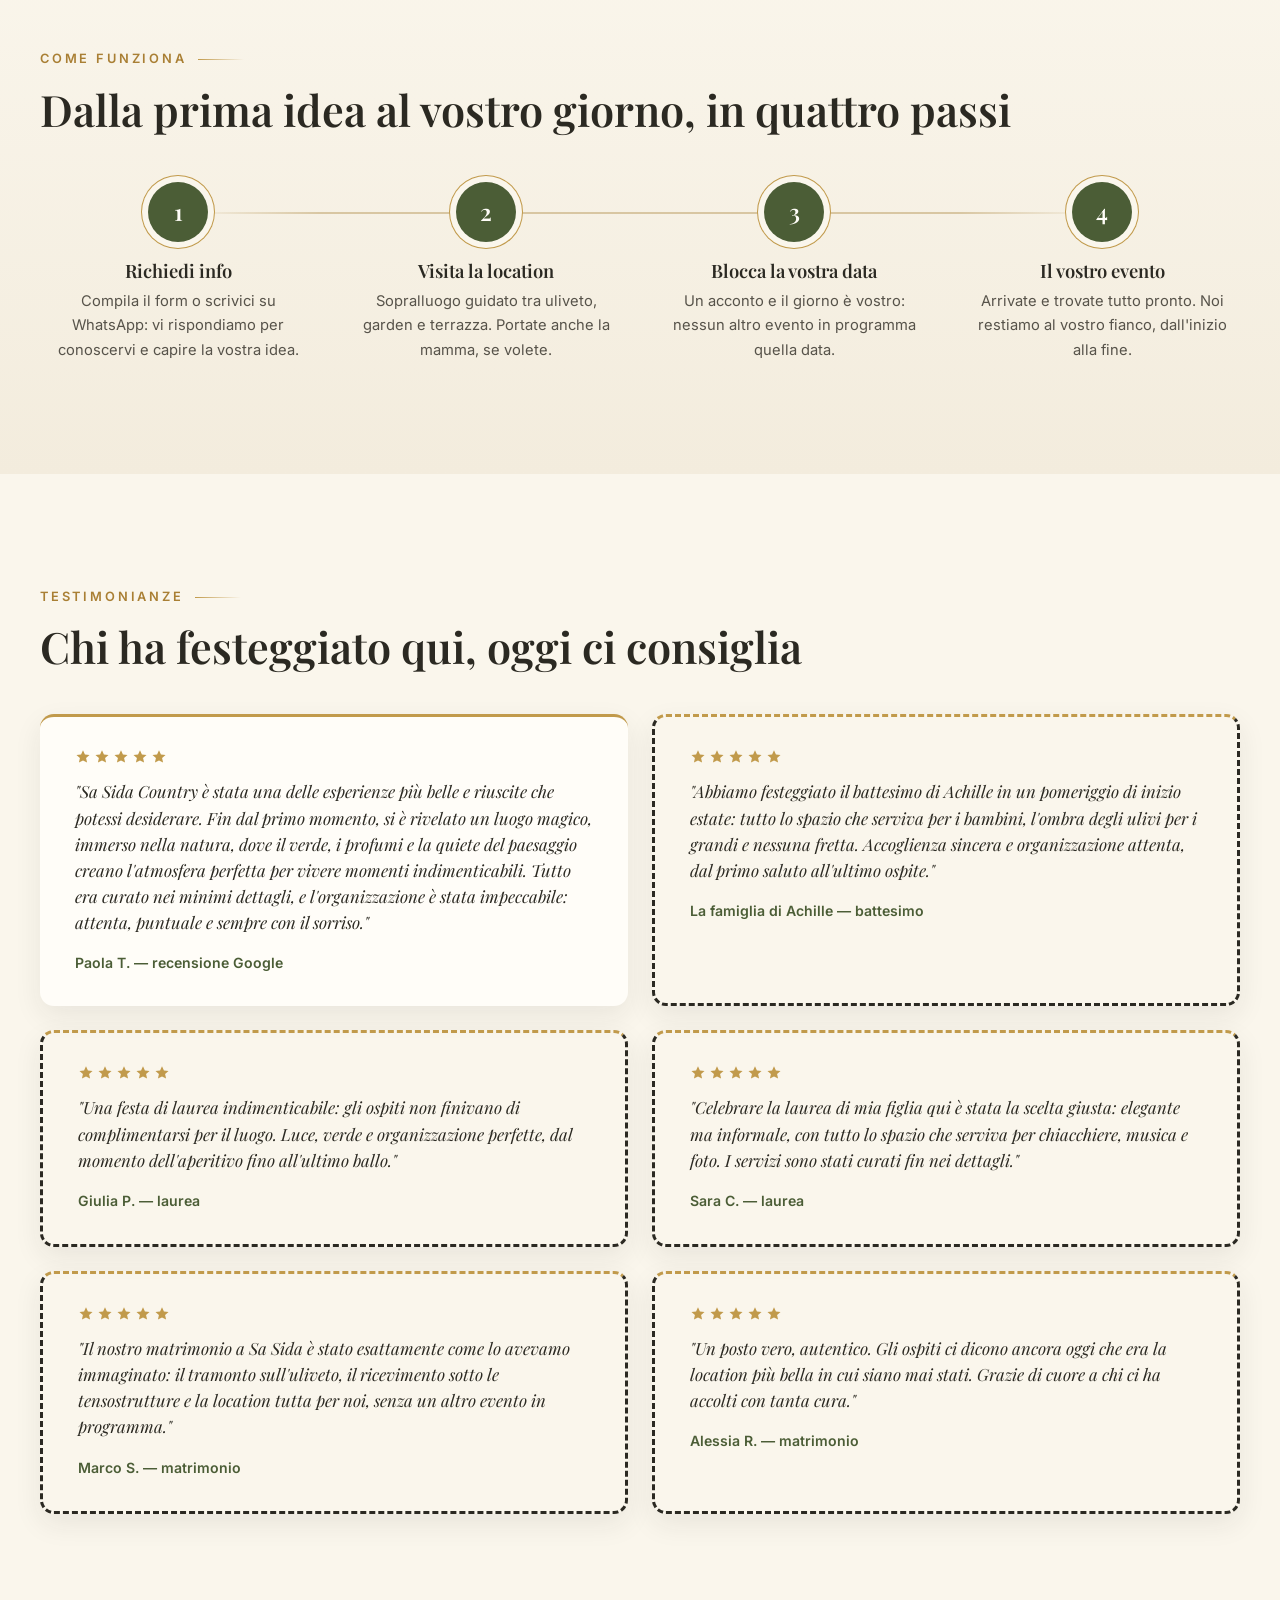
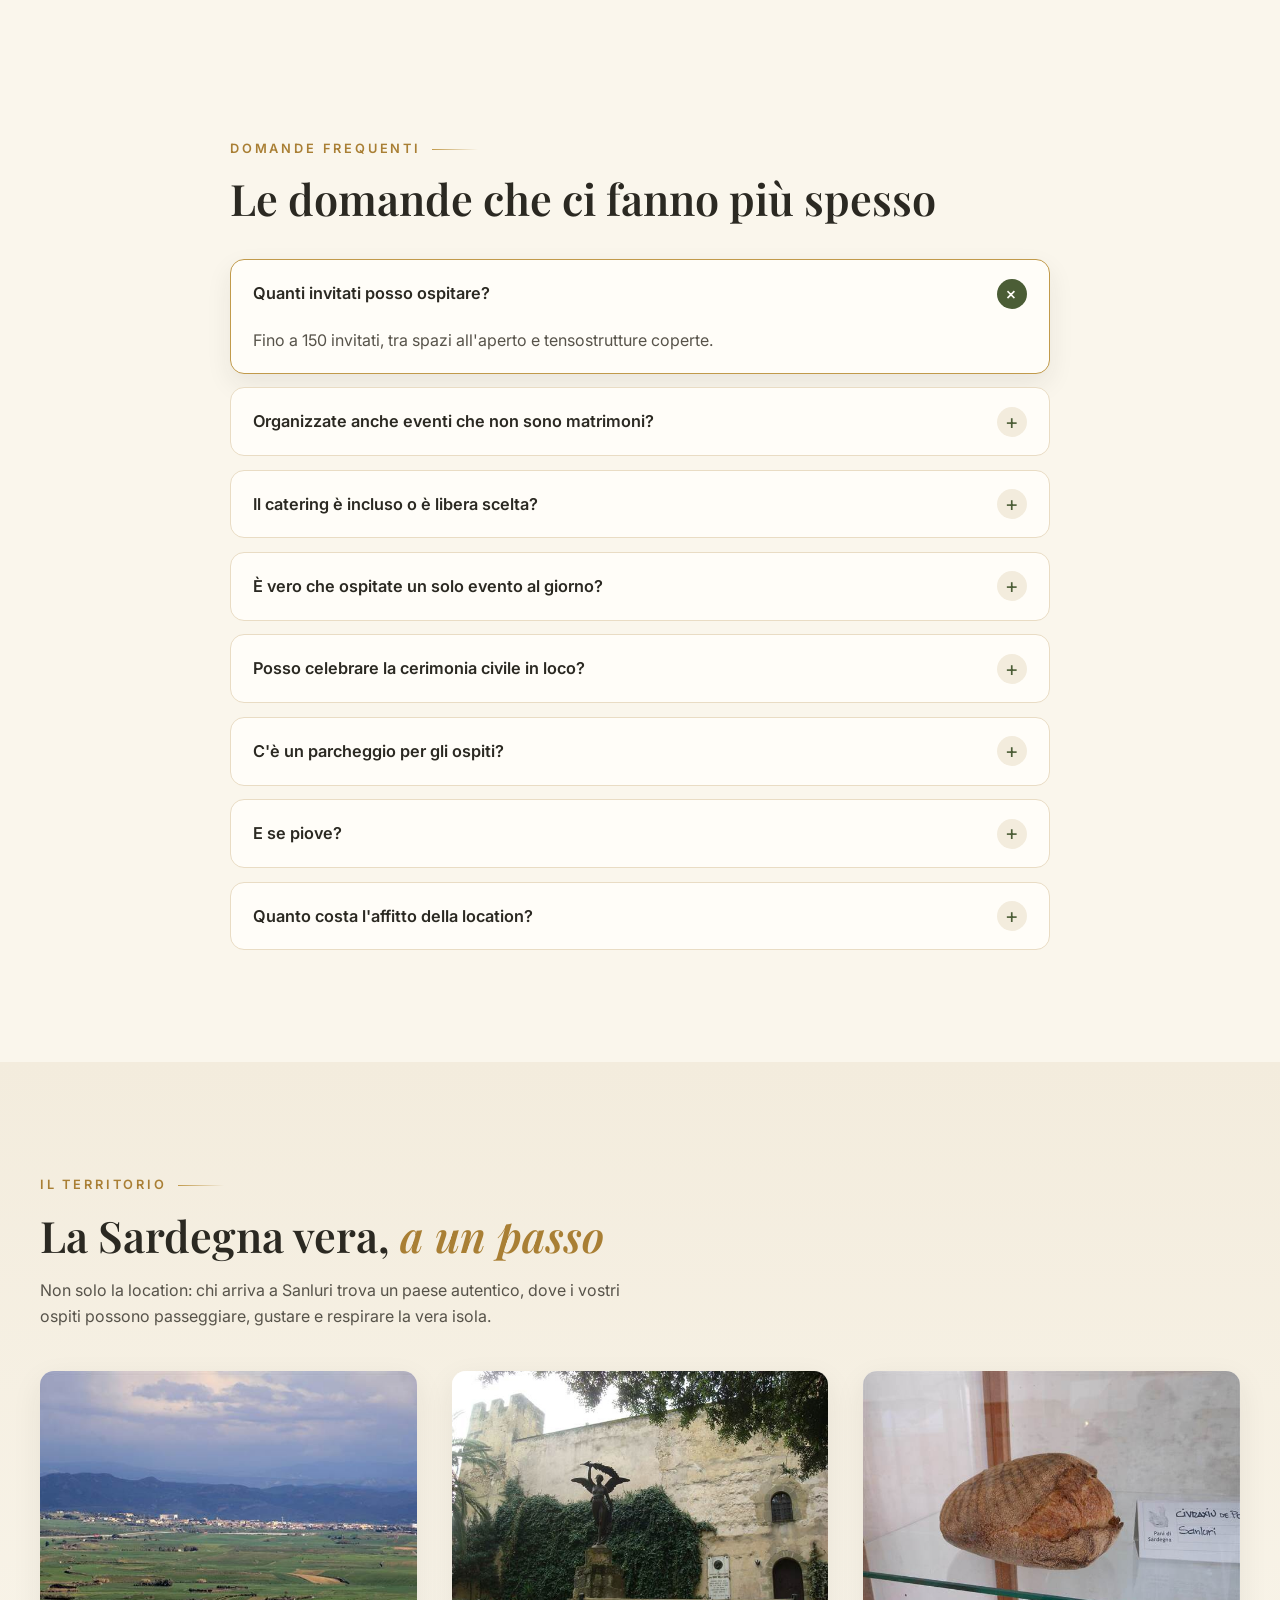
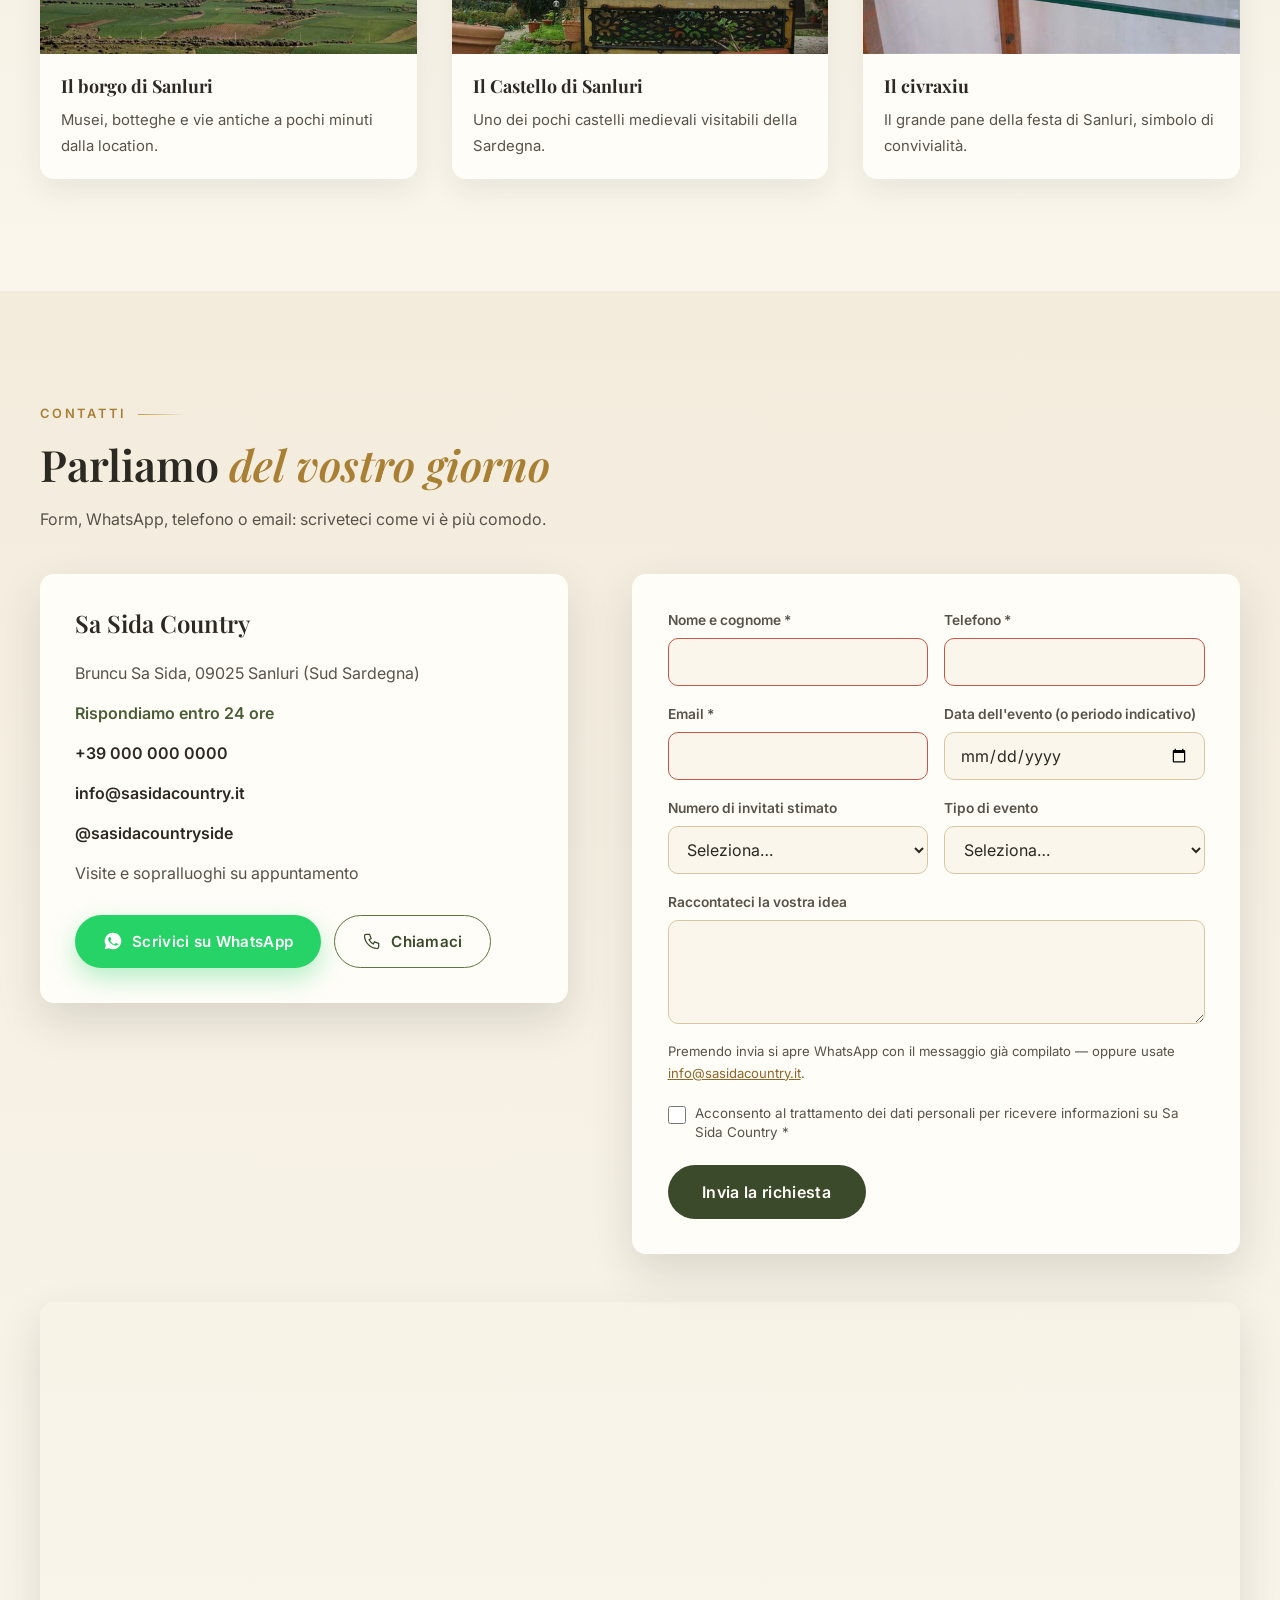
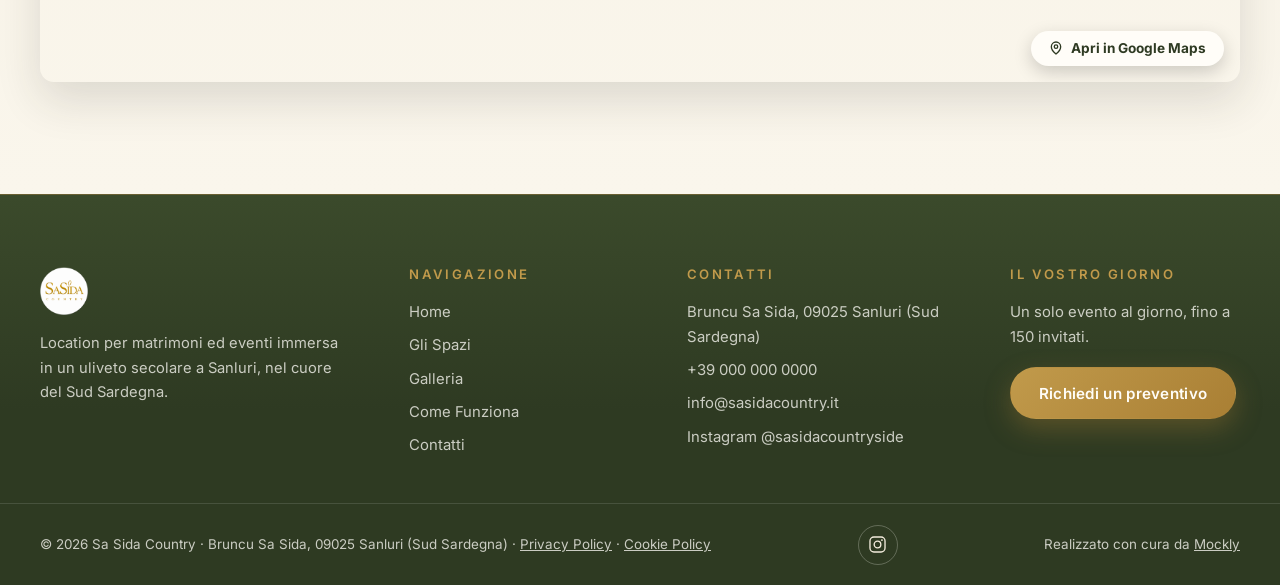
==== commit 8c23e080: "easy" ====
--- a/index.html
+++ b/index.html
@@ -566,28 +566,28 @@
               <svg viewBox="0 0 24 24" width="16" height="16" fill="currentColor" aria-hidden="true"><path d="M12 2l2.9 6.3 6.9.7-5.2 4.6 1.5 6.8L12 17.2l-6.1 3.2 1.5-6.8L2.2 9l6.9-.7L12 2z"/></svg><svg viewBox="0 0 24 24" width="16" height="16" fill="currentColor" aria-hidden="true"><path d="M12 2l2.9 6.3 6.9.7-5.2 4.6 1.5 6.8L12 17.2l-6.1 3.2 1.5-6.8L2.2 9l6.9-.7L12 2z"/></svg><svg viewBox="0 0 24 24" width="16" height="16" fill="currentColor" aria-hidden="true"><path d="M12 2l2.9 6.3 6.9.7-5.2 4.6 1.5 6.8L12 17.2l-6.1 3.2 1.5-6.8L2.2 9l6.9-.7L12 2z"/></svg><svg viewBox="0 0 24 24" width="16" height="16" fill="currentColor" aria-hidden="true"><path d="M12 2l2.9 6.3 6.9.7-5.2 4.6 1.5 6.8L12 17.2l-6.1 3.2 1.5-6.8L2.2 9l6.9-.7L12 2z"/></svg><svg viewBox="0 0 24 24" width="16" height="16" fill="currentColor" aria-hidden="true"><path d="M12 2l2.9 6.3 6.9.7-5.2 4.6 1.5 6.8L12 17.2l-6.1 3.2 1.5-6.8L2.2 9l6.9-.7L12 2z"/></svg>
             </p>
             <p class="testimonial__text">"Una festa di laurea indimenticabile: gli ospiti non finivano di complimentarsi per il luogo. Luce, verde e organizzazione perfette, dal momento dell'aperitivo fino all'ultimo ballo."</p>
-            <footer class="testimonial__author">Nome ospite — laurea</footer>
+            <footer class="testimonial__author">Giulia P. — laurea</footer>
           </blockquote>
           <blockquote class="testimonial placeholder">
             <p class="testimonial__stars" aria-label="5 stelle su 5">
               <svg viewBox="0 0 24 24" width="16" height="16" fill="currentColor" aria-hidden="true"><path d="M12 2l2.9 6.3 6.9.7-5.2 4.6 1.5 6.8L12 17.2l-6.1 3.2 1.5-6.8L2.2 9l6.9-.7L12 2z"/></svg><svg viewBox="0 0 24 24" width="16" height="16" fill="currentColor" aria-hidden="true"><path d="M12 2l2.9 6.3 6.9.7-5.2 4.6 1.5 6.8L12 17.2l-6.1 3.2 1.5-6.8L2.2 9l6.9-.7L12 2z"/></svg><svg viewBox="0 0 24 24" width="16" height="16" fill="currentColor" aria-hidden="true"><path d="M12 2l2.9 6.3 6.9.7-5.2 4.6 1.5 6.8L12 17.2l-6.1 3.2 1.5-6.8L2.2 9l6.9-.7L12 2z"/></svg><svg viewBox="0 0 24 24" width="16" height="16" fill="currentColor" aria-hidden="true"><path d="M12 2l2.9 6.3 6.9.7-5.2 4.6 1.5 6.8L12 17.2l-6.1 3.2 1.5-6.8L2.2 9l6.9-.7L12 2z"/></svg><svg viewBox="0 0 24 24" width="16" height="16" fill="currentColor" aria-hidden="true"><path d="M12 2l2.9 6.3 6.9.7-5.2 4.6 1.5 6.8L12 17.2l-6.1 3.2 1.5-6.8L2.2 9l6.9-.7L12 2z"/></svg>
             </p>
             <p class="testimonial__text">"Celebrare la laurea di mia figlia qui è stata la scelta giusta: elegante ma informale, con tutto lo spazio che serviva per chiacchiere, musica e foto. I servizi sono stati curati fin nei dettagli."</p>
-            <footer class="testimonial__author">Nome ospite — laurea</footer>
+            <footer class="testimonial__author">Sara C. — laurea</footer>
           </blockquote>
           <blockquote class="testimonial placeholder">
             <p class="testimonial__stars" aria-label="5 stelle su 5">
               <svg viewBox="0 0 24 24" width="16" height="16" fill="currentColor" aria-hidden="true"><path d="M12 2l2.9 6.3 6.9.7-5.2 4.6 1.5 6.8L12 17.2l-6.1 3.2 1.5-6.8L2.2 9l6.9-.7L12 2z"/></svg><svg viewBox="0 0 24 24" width="16" height="16" fill="currentColor" aria-hidden="true"><path d="M12 2l2.9 6.3 6.9.7-5.2 4.6 1.5 6.8L12 17.2l-6.1 3.2 1.5-6.8L2.2 9l6.9-.7L12 2z"/></svg><svg viewBox="0 0 24 24" width="16" height="16" fill="currentColor" aria-hidden="true"><path d="M12 2l2.9 6.3 6.9.7-5.2 4.6 1.5 6.8L12 17.2l-6.1 3.2 1.5-6.8L2.2 9l6.9-.7L12 2z"/></svg><svg viewBox="0 0 24 24" width="16" height="16" fill="currentColor" aria-hidden="true"><path d="M12 2l2.9 6.3 6.9.7-5.2 4.6 1.5 6.8L12 17.2l-6.1 3.2 1.5-6.8L2.2 9l6.9-.7L12 2z"/></svg><svg viewBox="0 0 24 24" width="16" height="16" fill="currentColor" aria-hidden="true"><path d="M12 2l2.9 6.3 6.9.7-5.2 4.6 1.5 6.8L12 17.2l-6.1 3.2 1.5-6.8L2.2 9l6.9-.7L12 2z"/></svg>
             </p>
             <p class="testimonial__text">"Il nostro matrimonio a Sa Sida è stato esattamente come lo avevamo immaginato: il tramonto sull'uliveto, il ricevimento sotto le tensostrutture e la location tutta per noi, senza un altro evento in programma."</p>
-            <footer class="testimonial__author">Nome ospite — matrimonio</footer>
+            <footer class="testimonial__author">Marco S. — matrimonio</footer>
           </blockquote>
           <blockquote class="testimonial placeholder">
             <p class="testimonial__stars" aria-label="5 stelle su 5">
               <svg viewBox="0 0 24 24" width="16" height="16" fill="currentColor" aria-hidden="true"><path d="M12 2l2.9 6.3 6.9.7-5.2 4.6 1.5 6.8L12 17.2l-6.1 3.2 1.5-6.8L2.2 9l6.9-.7L12 2z"/></svg><svg viewBox="0 0 24 24" width="16" height="16" fill="currentColor" aria-hidden="true"><path d="M12 2l2.9 6.3 6.9.7-5.2 4.6 1.5 6.8L12 17.2l-6.1 3.2 1.5-6.8L2.2 9l6.9-.7L12 2z"/></svg><svg viewBox="0 0 24 24" width="16" height="16" fill="currentColor" aria-hidden="true"><path d="M12 2l2.9 6.3 6.9.7-5.2 4.6 1.5 6.8L12 17.2l-6.1 3.2 1.5-6.8L2.2 9l6.9-.7L12 2z"/></svg><svg viewBox="0 0 24 24" width="16" height="16" fill="currentColor" aria-hidden="true"><path d="M12 2l2.9 6.3 6.9.7-5.2 4.6 1.5 6.8L12 17.2l-6.1 3.2 1.5-6.8L2.2 9l6.9-.7L12 2z"/></svg><svg viewBox="0 0 24 24" width="16" height="16" fill="currentColor" aria-hidden="true"><path d="M12 2l2.9 6.3 6.9.7-5.2 4.6 1.5 6.8L12 17.2l-6.1 3.2 1.5-6.8L2.2 9l6.9-.7L12 2z"/></svg>
             </p>
             <p class="testimonial__text">"Un posto vero, autentico. Gli ospiti ci dicono ancora oggi che era la location più bella in cui siano mai stati. Grazie di cuore a chi ci ha accolti con tanta cura."</p>
-            <footer class="testimonial__author">Nome ospite — matrimonio</footer>
+            <footer class="testimonial__author">Alessia R. — matrimonio</footer>
           </blockquote>
           </div>
         </div>
